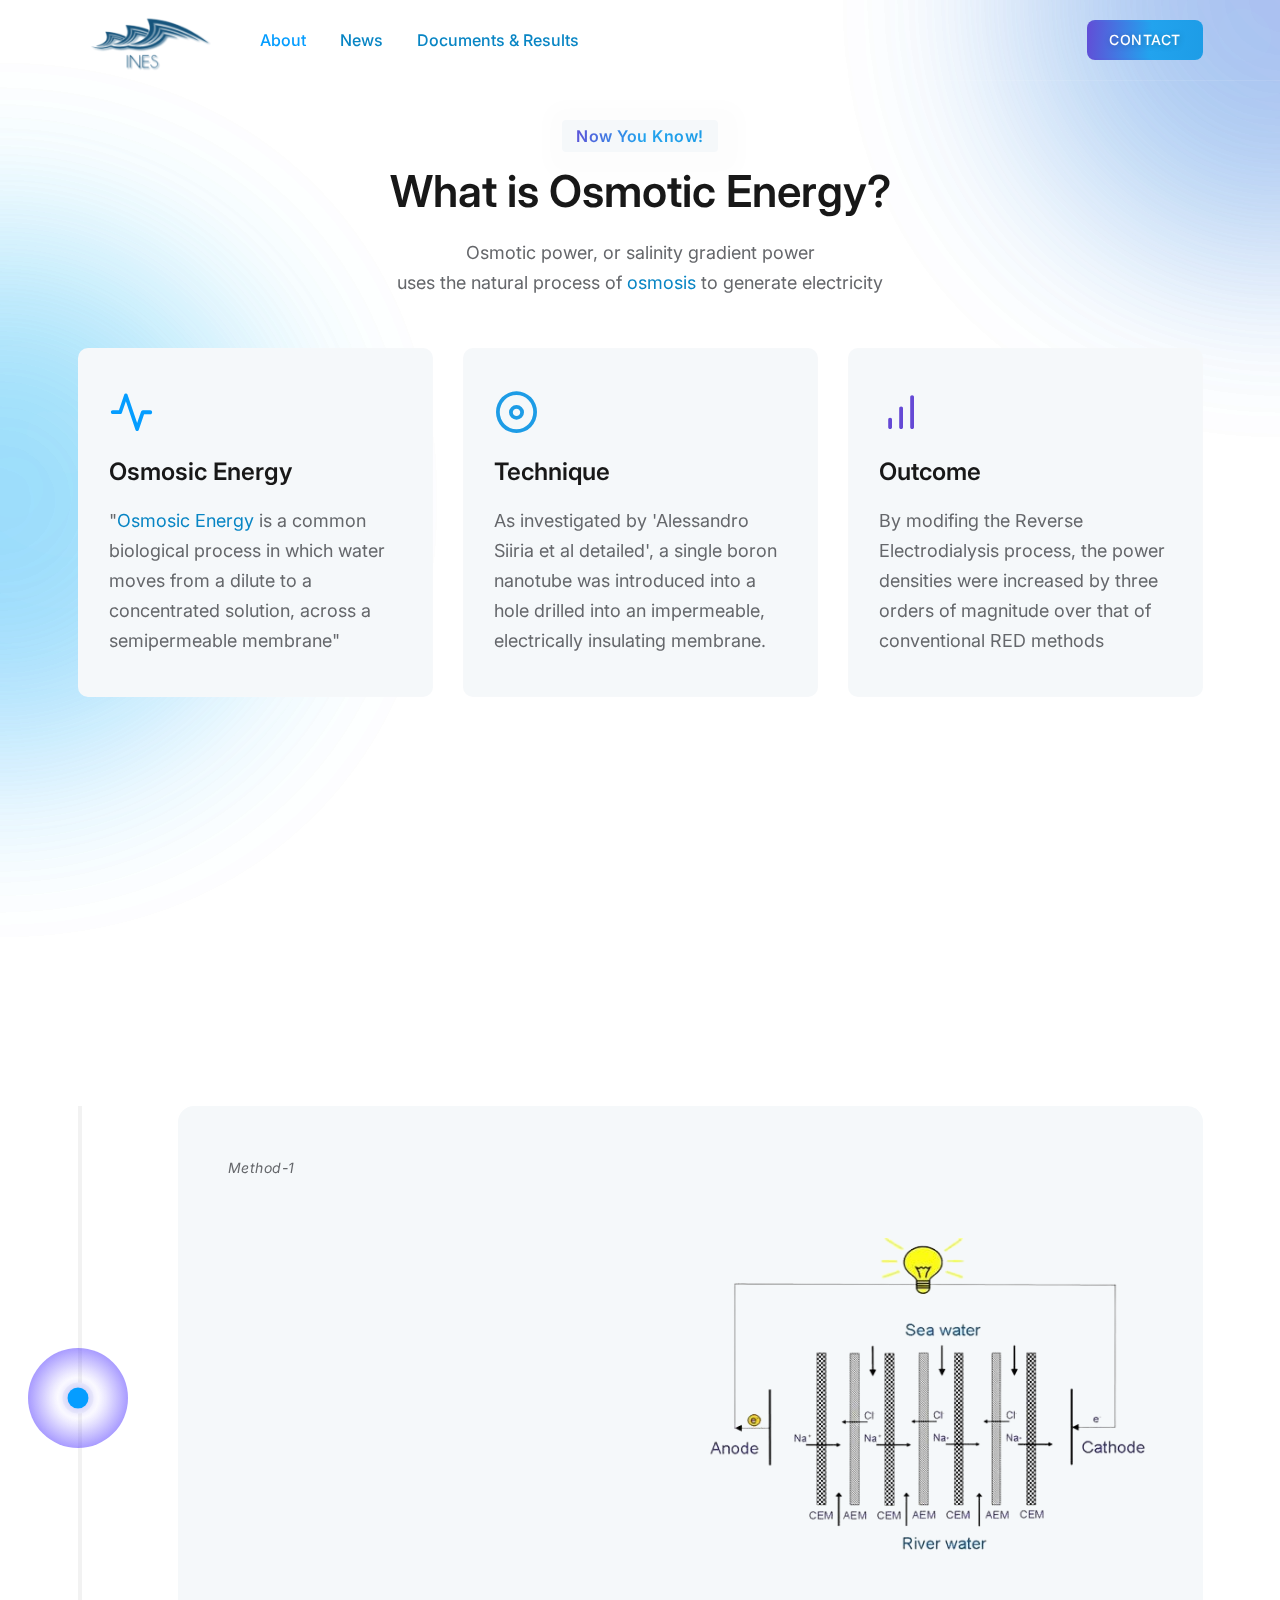
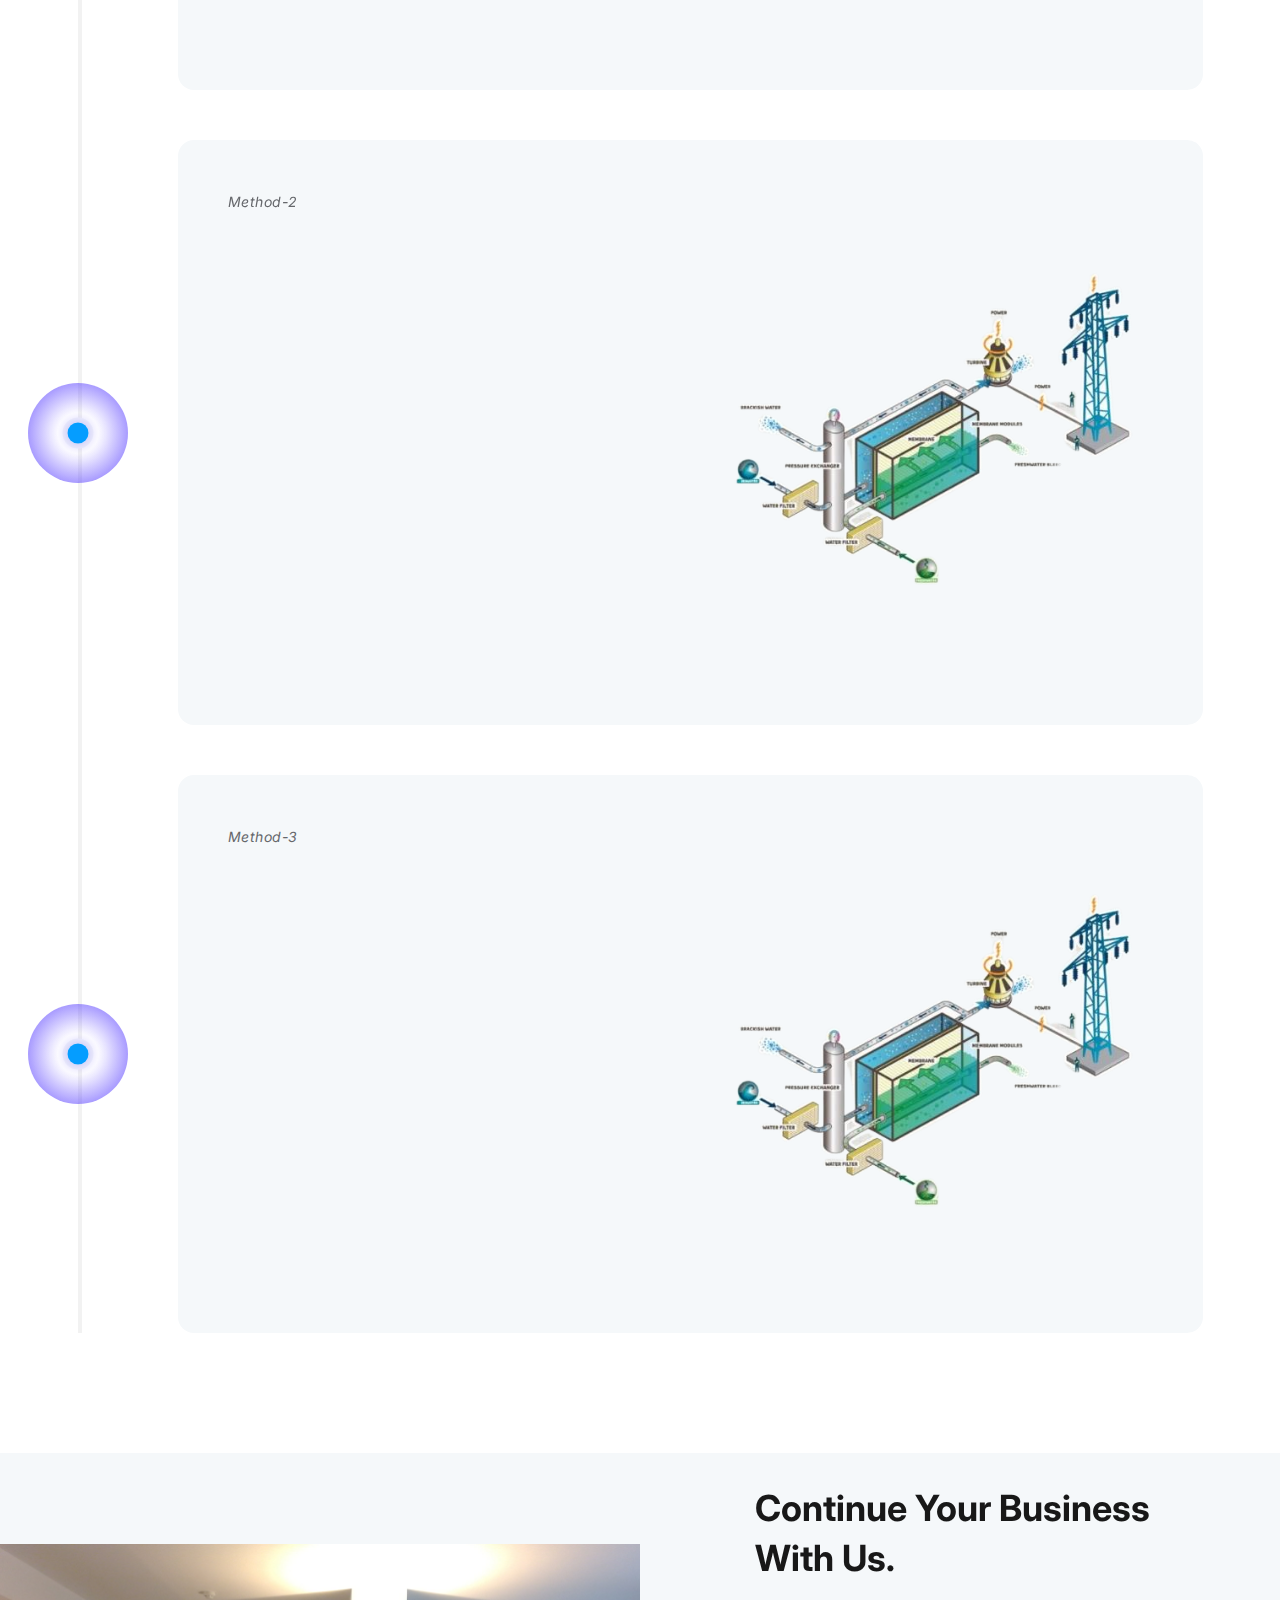
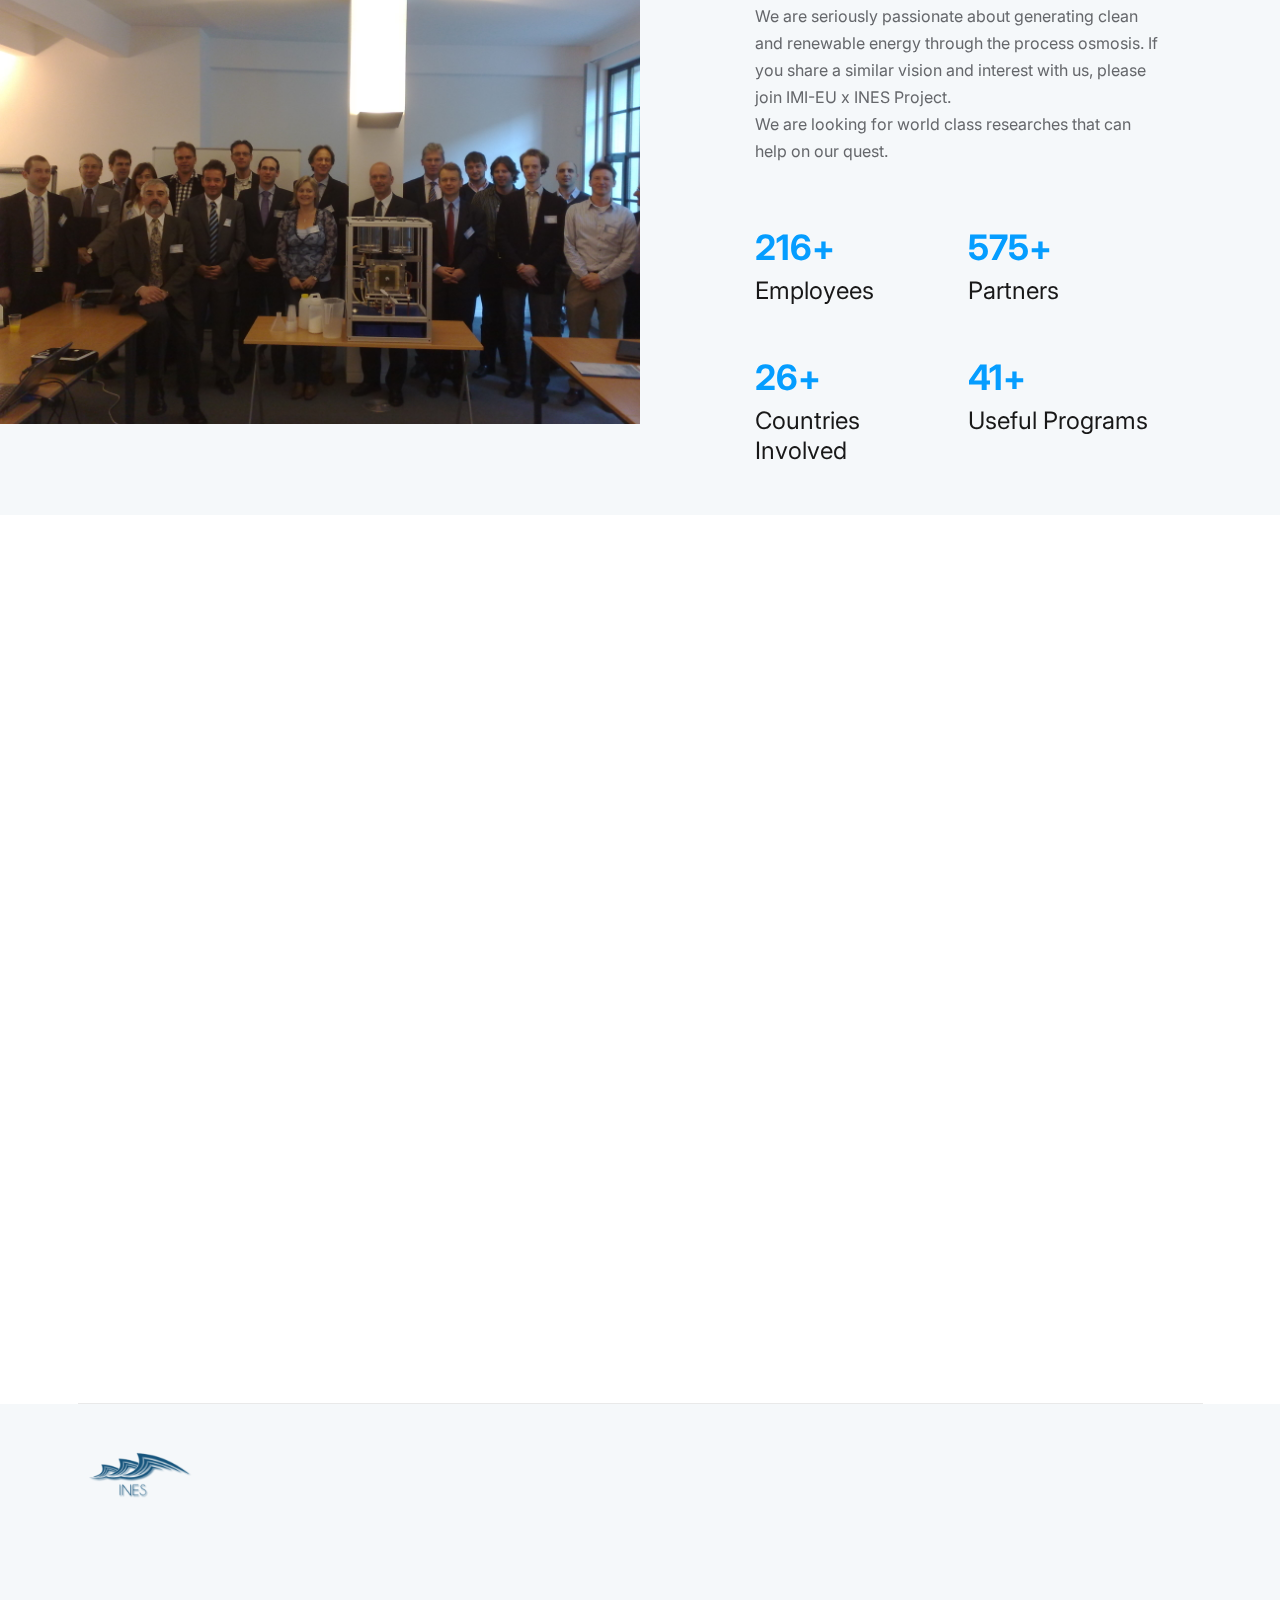
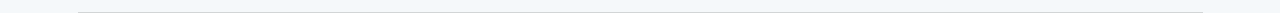
==== about.html @ 5cfc8acc "fix: Remove switcher" ====
<!DOCTYPE html>
<html lang="en">
  <head>
    <meta charset="UTF-8" />
    <meta name="viewport" content="width=device-width, initial-scale=1.0" />
    <meta name="theme-style-mode" content="0" />
    <!-- 0 == light, 1 == dark -->

    <title>Research and Extra Reading</title>
    <!-- Favicon -->
    <link
      rel="shortcut icon"
      type="image/x-icon"
      href="assets/images/favicon.png"
    />
    <!-- CSS ============================================ -->
    <link rel="stylesheet" href="assets/css/vendor/bootstrap.min.css" />
    <link rel="stylesheet" href="assets/css/plugins/animation.css" />
    <link rel="stylesheet" href="assets/css/plugins/feature.css" />
    <link rel="stylesheet" href="assets/css/plugins/magnify.min.css" />
    <link rel="stylesheet" href="assets/css/plugins/slick.css" />
    <link rel="stylesheet" href="assets/css/plugins/slick-theme.css" />
    <link rel="stylesheet" href="assets/css/plugins/lightbox.css" />
    <link rel="stylesheet" href="assets/css/style.css" />
  </head>

  <body>
    <main class="page-wrapper">
      <!-- Start Header Top Area  -->
        <!-- Start Header Top Area  -->
        <header class="rainbow-header header-default header-left-align header-transparent header-sticky">
          <div class="container position-relative">
              <div class="row align-items-center">
                  <div class="col-lg-9 col-md-6 col-4 position-static">
                      <div class="header-left d-flex">
                          <div class="logo">
                              <a href="index.html">
                                  <img class="logo-light" style="height:150%;" src="assets/images/logo/logo.png" alt="Corporate Logo">
                                  <img class="logo-dark" style="height:150" src="assets/images/logo/logo-dark.png" alt="Corporate Logo">
                              </a>
                          </div>
                          <nav class="mainmenu-nav d-none d-lg-block">
                              <ul class="mainmenu">
                                  <li><a href="about.html">About</a></li>
                                  <li><a href="news.html">News</a></li>
                                  <li><a href="results.html">Documents & Results</a></li>
                              </ul>
                          </nav>
                      </div>
                  </div>
                  <div class="col-lg-3 col-md-6 col-8">
                      <div class="header-right">
                          <div class="header-btn">
                              <a class="btn-default btn-small" href="contact.html">CONTACT</a>
                          </div>

                          <!-- Start Mobile-Menu-Bar -->
                          <div class="mobile-menu-bar ml--5 d-block d-lg-none">
                              <div class="hamberger">
                                  <button class="hamberger-button">
                                      <i class="feather-menu"></i>
                                  </button>
                              </div>
                          </div>
                          <!-- Start Mobile-Menu-Bar -->

                      </div>
                  </div>
              </div>
          </div>
      </header>
      <div class="popup-mobile-menu">
          <div class="inner">
              <div class="header-top">
                  <div class="logo">
                      <a href="index.html">
                          <img class="logo-light" src="assets/images/logo/logo.png" alt="Corporate Logo">
                          <img class="logo-dark" src="assets/images/logo/logo-dark.png" alt="Corporate Logo">
                      </a>
                  </div>
                  <div class="close-menu">
                      <button class="close-button">
                          <i class="feather-x"></i>
                      </button>
                  </div>
              </div>
              <ul class="mainmenu">
                  <li><a href="about.html">About</a></li>
                  <li><a href="news.html">News</a></li>
                  <li><a href="results.html">Results</a></li>
              </ul>
          </div>
      </div>


      <!-- Start Theme Style  -->
      <div>
        <div class="rainbow-gradient-circle"></div>
        <div class="rainbow-gradient-circle theme-pink"></div>
      </div>
      <!-- End Theme Style  -->

      <!-- Start Theme Style  -->
      <div>
        <div class="rainbow-gradient-circle"></div>
        <div class="rainbow-gradient-circle theme-pink"></div>
      </div>
      <!-- End Theme Style  -->

        <!-- Start Service-2 Area  -->
        <div class="rainbow-service-area rainbow-section-gap" id="osmosis">
          <div class="container">
              <div class="row">
                  <div class="col-lg-12">
                      <div class="section-title text-center" data-sal="slide-up" data-sal-duration="700" data-sal-delay="100">
                          <h4 class="subtitle ">
                              <span class="theme-gradient">Now You Know!</span>
                          </h4>
                          <h2 class="title w-600 mb--20">What is Osmotic Energy?</h2>
                          <p class="description b1"><bold>Osmotic power, or salinity gradient power</bold><br> 
                              uses the natural process of <a href = "https://www.google.com/search?q=how+does+the+osmosis+process+produces+energy&ei=SUKyY4jmBuWNi-gPy_yukAU&ved=0ahUKEwjIrsCf7Kf8AhXlxgIHHUu-C1IQ4dUDCA8&uact=5&oq=how+does+the+osmosis+process+produces+energy&gs_lcp=[base64]&sclient=gws-wiz-serp#:~:text=Osmosis%20is%20a%20common%20biological%20process%20in%20which%20water%20moves%20from%20a%20dilute%20to%20a%20concentrated%20solution%2C%20across%20a%20semipermeable%20membrane%2C%20to%20balance%20the%20concentrations.">osmosis</a>
                              to generate electricity</p>
                      </div>
                  </div>
              </div>

              <div class="row row--15 service-wrapper">
                  <div class="col-lg-4 col-md-6 col-sm-6 col-12" data-sal="slide-up" data-sal-duration="700">
                      <div class="service service__style--1 bg-color-blackest radius mt--20 rbt-border text-start">
                          <div class="icon">
                              <i class="feather-activity"></i>
                          </div>
                          <div class="content">
                              <h4 class="title w-600">
                                  <a href=>Osmosic Energy</a>
                              </h4>
                              <p class="description b1 color-gray mb--0">"<a href = "https://www.google.com/search?q=how+does+the+osmosis+process+produces+energy&ei=SUKyY4jmBuWNi-gPy_yukAU&ved=0ahUKEwjIrsCf7Kf8AhXlxgIHHUu-C1IQ4dUDCA8&uact=5&oq=how+does+the+osmosis+process+produces+energy&gs_lcp=[base64]&sclient=gws-wiz-serp#:~:text=Osmosis%20is%20a%20common%20biological%20process%20in%20which%20water%20moves%20from%20a%20dilute%20to%20a%20concentrated%20solution%2C%20across%20a%20semipermeable%20membrane%2C%20to%20balance%20the%20concentrations.">Osmosic Energy</a> 
                                  is a common biological process 
                                  in which water moves from a dilute to a concentrated solution, 
                                  across a semipermeable membrane"</p>
                          </div>
                      </div>
                  </div>

                  <div class="col-lg-4 col-md-6 col-sm-6 col-12" data-sal="slide-up" data-sal-duration="700" data-sal-delay="200">
                      <div class="service service__style--1 bg-color-blackest radius mt--20 rbt-border text-start">
                          <div class="icon">
                              <i class="feather-disc"></i>
                          </div>
                          <div class="content">
                              <h4 class="title w-600">
                                  <a href=>Technique</a>
                              </h4>
                              <p class="description b1 color-gray mb--0">As investigated by 'Alessandro Siiria et al detailed',
                                  a single boron nanotube was introduced into a hole drilled into an impermeable, electrically insulating membrane.
                              </p>
                          </div>
                      </div>
                  </div>

                  <div class="col-lg-4 col-md-6 col-sm-6 col-12" data-sal="slide-up" data-sal-duration="700" data-sal-delay="300">
                      <div class="service service__style--1 bg-color-blackest radius mt--20 rbt-border text-start">
                          <div class="icon">
                              <i class="feather-bar-chart"></i>
                          </div>
                          <div class="content">
                              <h4 class="title w-600">
                                  <a href=>Outcome </a>
                              </h4>
                              <p class="description b1 color-gray mb--0">By modifing the Reverse Electrodialysis process,
                                   the power densities were increased by three orders of magnitude over that of 
                                  conventional RED methods</p>
                          </div>
                      </div>
                  </div>

              </div>
          </div>
      </div>
      <!-- End Service-2 Area  -->

              
        <div class="rainbow-timeline-area rainbow-section-gap" >
          <div class="container" id="methods">
              <div class="row" >
                  <div class="col-lg-12">
                      <div class="section-title text-center" data-sal="slide-up" data-sal-duration="700" data-sal-delay="100">
                          <h4 class="subtitle "><span class="theme-gradient">Methodology and Approach</span></h4>
                          <h2 class="title w-600 mb--20">Techniques presented during the workshops</h2>
                      </div>
                  </div>
              </div>
              <div class="row">
                  <div class="col-lg-12">
                      <div class="rainbow-timeline-wrapper timeline-style-one position-relative">
                          <div class="timeline-line"></div>
                          <div class="single-timeline mt--50">
                              <div class="timeline-dot">
                                  <div class="time-line-circle"></div>
                              </div>
                              <div class="single-content">
                                  <div class="inner">
                                      <div class="row row--30 align-items-center">
                                          <div class="col-lg-6 mt_md--40 mt_sm--40 order-2 order-lg-1">
                                              <div class="content">
                                                  <span class="date-of-timeline">Method-1</span>
                                                  <h2 class="title" data-sal="slide-up" data-sal-duration="700" data-sal-delay="100">The Reverse Electro Dialysis (RED)</h2>
                                                  <p class="description" data-sal="slide-up" data-sal-duration="700" data-sal-delay="200">Simplified, the RED technique uses ionic exchange 
                                                      between fresh and salt water. The water bodies are separated inside the device with special membranes allowing only ions to cross. 
                                                      Anions and cations are crossing different membranes, generating energy.
                                                  </p>
                                                  <div class="row row--30">
                                                      <div class="col-lg-6 col-md-6 col-12">
                                                          <div class="working-list">
                                                              <h5 class="working-title" data-sal="slide-up" data-sal-duration="700" data-sal-delay="300">Input</h5>
                                                              <p data-sal="slide-up" data-sal-duration="700" data-sal-delay="400">Please describe the requirements in 15 words
                                                              </p>
                                                          </div>
                                                      </div>
                                                      <div class="col-lg-6 col-md-6 col-12">
                                                          <div class="working-list">
                                                              <h5 class="working-title" data-sal="slide-up" data-sal-duration="700" data-sal-delay="300">Outcome</h5>
                                                              <p data-sal="slide-up" data-sal-duration="700" data-sal-delay="400">What is the corelation between input and output
                                                              </p>
                                                          </div>
                                                      </div>
                                                  </div>
                                              </div>
                                          </div>
                                          <div class="col-lg-6 order-1 order-lg-2">
                                              <div class="thumbnail">
                                                  <img class="w-100" src="assets/images/timeline/RED.png" alt="Reverse Electro Dialysis (RED) method">
                                              </div>
                                          </div>
                                      </div>
                                  </div>
                              </div>
                          </div>
                          <div class="single-timeline mt--50">
                              <div class="timeline-dot">
                                  <div class="time-line-circle"></div>
                              </div>
                              <div class="single-content">
                                  <div class="inner">
                                      <div class="row row--30 align-items-center">
                                          <div class="col-lg-6 mt_md--40 mt_sm--40 order-2 order-lg-1">
                                              <div class="content">
                                                  <span class="date-of-timeline">Method-2</span>
                                                  <h2 class="title" data-sal="slide-up" data-sal-duration="700" data-sal-delay="200">Pressure Retarded Osmosis (PRO)
                                                  <p class="description" data-sal="slide-up" data-sal-duration="700" data-sal-delay="300">The PRO technique is more closely linked to the osmosis principle: it uses the difference of density between the water bodies. When separated by a special membrane, the water bodies tend to equilibrate, thus generating a huge pressure. 
                                                      This pressure is then used to generate energy 
                                                  <div class="row row--30">
                                                      <div class="col-lg-6 col-md-6 col-12">
                                                          <div class="working-list">
                                                              <h5 class="working-title" data-sal="slide-up" data-sal-duration="700" data-sal-delay="350">Input</h5>
                                                              <p data-sal="slide-up" data-sal-duration="700" data-sal-delay="300">Please describe the requirements in 15 words
                                                              </p>
                                                          </div>
                                                      </div>
                                                      <div class="col-lg-6 col-md-6 col-12">
                                                          <div class="working-list">
                                                              <h5 class="working-title" data-sal="slide-up" data-sal-duration="700" data-sal-delay="350">Output</h5>
                                                              <p data-sal="slide-up" data-sal-duration="700" data-sal-delay="300">What is the corelation between input and output
                                                              </p>
                                                          </div>
                                                      </div>
                                                  </div>
                                              </div>
                                          </div>
                                          <div class="col-lg-6 order-1 order-lg-2">
                                              <div class="thumbnail">
                                                  <img class="w-100" src="assets/images/timeline/PRO.png" alt="Pressure Retarded Osmosis">
                                              </div>
                                          </div>
                                      </div>
                                  </div>
                              </div>
                          </div>
                          <div class="single-timeline mt--50">
                            <div class="timeline-dot">
                                <div class="time-line-circle"></div>
                            </div>
                            <div class="single-content">
                                <div class="inner">
                                    <div class="row row--30 align-items-center">
                                        <div class="col-lg-6 mt_md--40 mt_sm--40 order-2 order-lg-1">
                                            <div class="content">
                                                <span class="date-of-timeline">Method-3</span>
                                                <h2 class="title" data-sal="slide-up" data-sal-duration="700" data-sal-delay="200">Nano Tech
                                                <p class="description" data-sal="slide-up" data-sal-duration="700" data-sal-delay="300">In 2013, researchers developed a modification of the Reverse Electrodialysis process that used a single boron nanotube to increase power densities by three orders of magnitude. Startups are investigating its potential for nano-based salinity gradient power generation and lithium extraction from seawater.
                                                <div class="row row--30">
                                                    <div class="col-lg-6 col-md-6 col-12">
                                                        <div class="working-list">
                                                            <h5 class="working-title" data-sal="slide-up" data-sal-duration="700" data-sal-delay="350">Input</h5>
                                                            <p data-sal="slide-up" data-sal-duration="700" data-sal-delay="300">Please describe the requirements in 15 words
                                                            </p>
                                                        </div>
                                                    </div>
                                                    <div class="col-lg-6 col-md-6 col-12">
                                                        <div class="working-list">
                                                            <h5 class="working-title" data-sal="slide-up" data-sal-duration="700" data-sal-delay="350">Output</h5>
                                                            <p data-sal="slide-up" data-sal-duration="700" data-sal-delay="300">What is the corelation between input and output
                                                            </p>
                                                        </div>
                                                    </div>
                                                </div>
                                            </div>
                                        </div>
                                        <div class="col-lg-6 order-1 order-lg-2">
                                            <div class="thumbnail">
                                                <img class="w-100" src="assets/images/timeline/PRO.png" alt="Nano Tech">
                                            </div>
                                        </div>
                                    </div>
                                </div>
                            </div>
                        </div>
                      </div>
                  </div>
              </div>
          </div>
      </div>

                      <!-- Start Split Area  -->
                      <div class="rainbow-split-area" id="contact">
                        <div class="wrapper">
                            <div class="rainbow-splite-style bg-color-blackest">
                                <div class="split-wrapper">
                                    <div class="row g-0 radius-10 align-items-center">
                                        <div class="col-lg-12 col-xl-6 col-12">
                                            <div class="thumbnail"><img src="assets/images/split/split-03.jpg" alt="split Images">
                                            </div>
                                        </div>
                                        <div class="col-lg-12 col-xl-6 col-12">
                                            <div class="split-inner">
                                                <h4 class="title">Continue Your Business With Us.</h4>
                                                <p class="description">We are seriously passionate about 
                                                    generating clean and renewable energy through the process
                                                    osmosis. If you share a similar vision and interest with us,
                                                    please join IMI-EU x INES Project. <br>
                                                    We are looking for world class researches that can help on our quest.
                                                </p>
                                                <div class="row">
                                                    <div class="col-lg-6 col-md-6 col-sm-6 col-12">
                                                        <div class="count-box counter-style-4 text-start">
                                                            <div>
                                                                <div class="count-number"><span class="counter">216</span></div>
                                                            </div>
                                                            <h5 class="counter-title">Employees</h5>
                                                        </div>
                                                    </div>
                                                    <div class="col-lg-6 col-md-6 col-sm-6 col-12">
                                                        <div class="count-box counter-style-4 text-start">
                                                            <div>
                                                                <div class="count-number"><span class="counter">575</span></div>
                                                            </div>
                                                            <h5 class="counter-title">Partners</h5>
                                                        </div>
                                                    </div>
                                                    <div class="col-lg-6 col-md-6 col-sm-6 col-12">
                                                        <div class="count-box counter-style-4 text-start">
                                                            <div>
                                                                <div class="count-number"><span class="counter">26</span></div>
                                                            </div>
                                                            <h5 class="counter-title">Countries Involved</h5>
                                                        </div>
                                                    </div>
                                                    <div class="col-lg-6 col-md-6 col-sm-6 col-12">
                                                        <div class="count-box counter-style-4 text-start">
                                                            <div>
                                                                <div class="count-number"><span class="counter">41</span></div>
                                                            </div>
                                                            <h5 class="counter-title">Useful Programs</h5>
                                                        </div>
                                                    </div>
                                                </div>
                                            </div>
                                        </div>
                                    </div>
                                </div>
                            </div>
                        </div>
                    </div>
                    <!-- End Split Area  -->


                            <!-- Start Testimonial Style Two  -->
        <div class="rainbow-testimonial-area rainbow-section-gap">
          <div class="container">
              <div class="row">
                  <div class="col-lg-12">
                      <div class="section-title text-center mb--10" data-sal="slide-up" data-sal-duration="700" data-sal-delay="100">
                          <h4 class="subtitle "><span class="theme-gradient">Network Coverage</span></h4>
                          <h2 class="title w-600">Projects and Collaborations</h2>
                      </div>
                  </div>
              </div>
              <div class="row row--15 mt_dec--30">
                  <div class="col-lg-4 col-md-6 col-12 mt--30" data-sal="slide-up" data-sal-duration="700" data-sal-delay="200">
                      <div class="card-style-default testimonial-style-one style-two border-gradient">
                          <div class="inner"><a target="_blank" href="https://imieu.eu/">
                              <img src="assets/images/testimonial/testimonial-01.jpg" alt="IMI EU"></a>
                              <div class="content"><a href="events.html#IMIEU">
                                  <p class="description">IMI-EU is 'The European Institute for Infrastructure, Environment, and Innovation'
                                      and is the parent company of INES Project</p>
                                  <h2 class="title"><a href="https://imieu.eu/">IMI EU</a></h2>
                              </div></a>
                          </div>
                      </div>
                  </div>
                  <div class="col-lg-4 col-md-6 col-12 mt--30" data-sal="slide-up" data-sal-duration="700" data-sal-delay="300">
                      <div class="card-style-default testimonial-style-one style-two border-gradient">
                          <div class="inner"><a href="placeholder.html"></a>
                              <img src="assets/images/testimonial/testimonial-02.jpg" alt="Corporate React Template">
                              <div class="content"><a href="events.html#EP">
                                  <p class="description">Intergroup discussion on Biodiversity, Climate Change and Sustainable Development,
                                      titled “The potential of Osmotic Energy for clean electricity &amp; hydrogen"
                                  </p>
                                  <h2 class="title">European Parliament in Strasbourg</h2>
                              </div></a>
                          </div>
                      </div>
                  </div>
                  <div class="col-lg-4 col-md-6 col-12 mt--30" data-sal="slide-up" data-sal-duration="700" data-sal-delay="400">
                      <div class="box-card card-style-default testimonial-style-one style-two border-gradient">
                          <div class="inner"><a target="_blank" href="https://environment.ec.europa.eu/eu-green-week_en">
                              <img src="assets/images/testimonial/testimonial-03.jpg" alt="Corporate React Template">
                              <div class="content"></a><a href="events.html#week">
                                  <p class="description">Informative webinar hosted by IMIEU on the topic of Salinity Gradient Power (SGP).
                                     Power is generated through mixing fresh and saline water.
                                  </p>
                                  <h2 class="title">European Green Week</h2>
                              </div></a>
                          </div>
                      </div>
                  </div>
              </div>
          </div>
      </div>
      <!-- End Testimonial Style Two  -->

      <!-- Start Elements Area  -->
     <!-- <div class="rainbow-elements-area rainbow-section-gap">
        <div class="container">
          <div class="row">
            <div class="col-lg-12">
              <div class="entry-content">
                <h2>Welcome to our extensive reading section</h2>
                <h4><strong>What is Osmotic Energy?</strong></h4>

                <p>
                  Besides the “classical” renewable energy sources like tidal or
                  wind energy, salinity gradient power generation is striving to
                  get its place and mention in the RES (Renewable Energy
                  Sources) plan to be explored by the member states. The
                  theoretical potential of MW/h is quite high and the technique
                  ensures a constant production, as regular and powerful as the
                  flow of a river to the sea.
                </p>
                <p>
                  Salinity Gradient Power generation is not a “new” principle.
                  The concept of extracting energy by using the difference of
                  salinity between two water bodies has been discovered in the
                  Early 70’s by Sydney Loeb.
                </p>
                <p>
                  “Salinity power” exploits the chemical differences between
                  salt and fresh water, and this project only hints at the
                  technology’s potential: from the mouth of the Ganges to the
                  Mississippidelta, almost every large estuary could make green
                  electricity, day and night, rain or shine, without damaging
                  sensitive ecosystems or threatening fisheries. One estimate
                  has it that salinity power could eventually provide as much as
                  seven per cent of today’s global energy needs. Experts
                  evaluated the potential energy yield at 1MW/m3 of fresh water
                  / second.
                </p>

                <h4><strong>Techniques and Methods </strong></h4>
                <p><strong>Reverse Electro Dialysis (RED)</strong></p>

                <p>
                  Simplified, the RED technique uses ionic exchange between
                  fresh and salt water. In the device, the water bodies are
                  separated with membranes allowing only ions to cross. Anions
                  and cations are crossing different membranes and this
                  phenomenon generates energy (picture below).
                </p>
                <img
                  class="w-70"
                  src="assets/images/timeline/RED.png"
                  alt="Reverse Electro Dialysis (RED) Method"
                />
                <br /><br />

                <p><strong>Pressure Retarded Osmosis (PRO)</strong></p>

                <p>
                  The PRO technique is more closely linked to the osmosis
                  principle: it uses the difference of density between the water
                  bodies. When separated by a special membrane, the water bodies
                  tend to equilibrate, thus generating a huge pressure. This
                  pressure is then used to generate energy (picture below)
                </p>

                <img
                  class="w-70"
                  src="assets/images/timeline/PRO.png"
                  alt="Pressure Retarded Osmosis (PRO) Method"
                />
                <br /><br />-->

                <!-- Start Breadcarumb area  -->
                <div class="rbt-separator-mid">
                  <div class="container">
                    <hr class="rbt-separator m-0" />
                  </div>
                </div>

                <!-- End Breadcarumb area  -->
              </div>
            </div>
          </div>
        </div>
      </div>
      <!-- End Elements Area  -->

      <!-- Start Footer Area  -->
      <footer class="rainbow-footer footer-style-default variation-two">
        <div class="rainbow-callto-action clltoaction-style-default style-7">
          <div class="container">
            <div class="row row--0 align-items-center content-wrapper">
              <div class="col-lg-8 col-md-8">
                <div class="inner">
                  <div class="content text-left">
                    <div class="logo">
                      <a href="index.html">
                        <img
                          class="logo-light"
                          src="assets/images/logo/logo.png"
                          alt="Corporate Logo"
                        />
                        <img
                          class="logo-dark"
                          src="assets/images/logo/logo-dark.png"
                          alt="Corporate Logo"
                        />
                      </a>
                    </div>
                    <p
                      class="subtitle"
                      data-sal="slide-up"
                      data-sal-duration="400"
                      data-sal-delay="150"
                    >
                      Do you have any inquieries about the INES Project?
                      <br />Please don't hesitate to contact us!
                    </p>
                  </div>
                </div>
              </div>
              <div
                class="col-lg-4 col-md-4"
                data-sal="slide-up"
                data-sal-duration="400"
                data-sal-delay="150"
              >
                <div class="call-to-btn text-left mt_sm--20 text-lg-right">
                  <a class="btn-default" href="mailto:info@imieu.eu  "
                    >Email Now
                    <i class="feather-arrow-right"></i>
                  </a>
                </div>
              </div>
            </div>
          </div>
        </div>
      </footer>
      <!-- End Footer Area  -->
    </main>

    <!-- All Scripts  -->
    <!-- Start Top To Bottom Area  -->
    <div class="rainbow-back-top">
      <i class="feather-arrow-up"></i>
    </div>
    <!-- End Top To Bottom Area  -->
    <!-- JS
============================================ -->
    <script src="assets/js/vendor/modernizr.min.js"></script>
    <script src="assets/js/vendor/jquery.min.js"></script>
    <script src="assets/js/vendor/bootstrap.min.js"></script>
    <script src="assets/js/vendor/popper.min.js"></script>
    <script src="assets/js/vendor/waypoint.min.js"></script>
    <script src="assets/js/vendor/wow.min.js"></script>
    <script src="assets/js/vendor/counterup.min.js"></script>
    <script src="assets/js/vendor/feather.min.js"></script>
    <script src="assets/js/vendor/sal.min.js"></script>
    <script src="assets/js/vendor/masonry.js"></script>
    <script src="assets/js/vendor/imageloaded.js"></script>
    <script src="assets/js/vendor/magnify.min.js"></script>
    <script src="assets/js/vendor/lightbox.js"></script>
    <script src="assets/js/vendor/slick.min.js"></script>
    <script src="assets/js/vendor/easypie.js"></script>
    <script src="assets/js/vendor/text-type.js"></script>
    <script src="assets/js/vendor/jquery.style.swicher.js"></script>
    <script src="assets/js/vendor/js.cookie.js"></script>
    <script src="assets/js/vendor/jquery-one-page-nav.js"></script>
    <!-- Main JS -->
    <script src="assets/js/main.js"></script>
  </body>
</html>
---- assets/css/plugins/feature.css ----
@font-face {
	font-family: 'Feather';
	src:
	url('../../fonts/Feather.ttf?sdxovp') format('truetype'),
	url('../../fonts/Feather.woff?sdxovp') format('woff'),
	url('../../fonts/Feather.svg?sdxovp#Feather') format('svg');
	font-weight: normal;
	font-style: normal;
}
[class^="feather-"], [class*=" feather-"] {
	font-family: 'feather' !important;
	speak: none;
	font-style: normal;
	font-weight: normal;
	font-variant: normal;
	text-transform: none;
	line-height: 1;
	-webkit-font-smoothing: antialiased;
	-moz-osx-font-smoothing: grayscale;
}

.feather-activity:before {
	content: "\e900";
}
.feather-airplay:before {
	content: "\e901";
}
.feather-alecirclert-:before {
	content: "\e902";
}
.feather-alert-octagon:before {
	content: "\e903";
}
.feather-alert-triangle:before {
	content: "\e904";
}
.feather-align-center:before {
	content: "\e905";
}
.feather-align-justify:before {
	content: "\e906";
}
.feather-align-left:before {
	content: "\e907";
}
.feather-align-right:before {
	content: "\e908";
}
.feather-anchor:before {
	content: "\e909";
}
.feather-aperture:before {
	content: "\e90a";
}
.feather-archive:before {
	content: "\e90b";
}
.feather-arrow-down:before {
	content: "\e90c";
}
.feather-arrow-down-circle:before {
	content: "\e90d";
}
.feather-arrow-down-left:before {
	content: "\e90e";
}
.feather-arrow-down-right:before {
	content: "\e90f";
}
.feather-arrow-left:before {
	content: "\e910";
}
.feather-arrow-left-circle:before {
	content: "\e911";
}
.feather-arrow-right:before {
	content: "\e912";
}
.feather-arrow-right-circle:before {
	content: "\e913";
}
.feather-arrow-up:before {
	content: "\e914";
}
.feather-arrow-up-circle:before {
	content: "\e915";
}
.feather-arrow-up-left:before {
	content: "\e916";
}
.feather-arrow-up-right:before {
	content: "\e917";
}
.feather-at-sign:before {
	content: "\e918";
}
.feather-award:before {
	content: "\e919";
}
.feather-bar-chart:before {
	content: "\e91a";
}
.feather-bar-chart-2:before {
	content: "\e91b";
}
.feather-battery:before {
	content: "\e91c";
}
.feather-battery-charging:before {
	content: "\e91d";
}
.feather-bell:before {
	content: "\e91e";
}
.feather-bell-off:before {
	content: "\e91f";
}
.feather-bluetooth:before {
	content: "\e920";
}
.feather-bold:before {
	content: "\e921";
}
.feather-book:before {
	content: "\e922";
}
.feather-book-open:before {
	content: "\e923";
}
.feather-bookmark:before {
	content: "\e924";
}
.feather-box:before {
	content: "\e925";
}
.feather-briefcase:before {
	content: "\e926";
}
.feather-calendar:before {
	content: "\e927";
}
.feather-camera:before {
	content: "\e928";
}
.feather-camera-off:before {
	content: "\e929";
}
.feather-cast:before {
	content: "\e92a";
}
.feather-check:before {
	content: "\e92b";
}
.feather-check-circle:before {
	content: "\e92c";
}
.feather-check-square:before {
	content: "\e92d";
}
.feather-chevron-down:before {
	content: "\e92e";
}
.feather-chevron-left:before {
	content: "\e92f";
}
.feather-chevron-right:before {
	content: "\e930";
}
.feather-chevron-up:before {
	content: "\e931";
}
.feather-chevrons-down:before {
	content: "\e932";
}
.feather-chevrons-left:before {
	content: "\e933";
}
.feather-chevrons-right:before {
	content: "\e934";
}
.feather-chevrons-up:before {
	content: "\e935";
}
.feather-chrome:before {
	content: "\e936";
}
.feather-circle:before {
	content: "\e937";
}
.feather-clipboard:before {
	content: "\e938";
}
.feather-clock:before {
	content: "\e939";
}
.feather-cloud:before {
	content: "\e93a";
}
.feather-cloud-drizzle:before {
	content: "\e93b";
}
.feather-cloud-lightning:before {
	content: "\e93c";
}
.feather-cloud-off:before {
	content: "\e93d";
}
.feather-cloud-rain:before {
	content: "\e93e";
}
.feather-cloud-snow:before {
	content: "\e93f";
}
.feather-code:before {
	content: "\e940";
}
.feather-codepen:before {
	content: "\e941";
}
.feather-command:before {
	content: "\e942";
}
.feather-compass:before {
	content: "\e943";
}
.feather-copy:before {
	content: "\e944";
}
.feather-corner-down-left:before {
	content: "\e945";
}
.feather-corner-down-right:before {
	content: "\e946";
}
.feather-corner-left-down:before {
	content: "\e947";
}
.feather-corner-left-up:before {
	content: "\e948";
}
.feather-corner-right-down:before {
	content: "\e949";
}
.feather-corner-right-up:before {
	content: "\e94a";
}
.feather-corner-up-left:before {
	content: "\e94b";
}
.feather-corner-up-right:before {
	content: "\e94c";
}
.feather-cpu:before {
	content: "\e94d";
}
.feather-credit-card:before {
	content: "\e94e";
}
.feather-crop:before {
	content: "\e94f";
}
.feather-crosshair:before {
	content: "\e950";
}
.feather-database:before {
	content: "\e951";
}
.feather-delete:before {
	content: "\e952";
}
.feather-disc:before {
	content: "\e953";
}
.feather-dollar-sign:before {
	content: "\e954";
}
.feather-download:before {
	content: "\e955";
}
.feather-download-cloud:before {
	content: "\e956";
}
.feather-droplet:before {
	content: "\e957";
}
.feather-edit:before {
	content: "\e958";
}
.feather-edit-2:before {
	content: "\e959";
}
.feather-edit-3:before {
	content: "\e95a";
}
.feather-external-link:before {
	content: "\e95b";
}
.feather-eye:before {
	content: "\e95c";
}
.feather-eye-off:before {
	content: "\e95d";
}
.feather-facebook:before {
	content: "\e95e";
}
.feather-fast-forward:before {
	content: "\e95f";
}
.feather-feather:before {
	content: "\e960";
}
.feather-file:before {
	content: "\e961";
}
.feather-file-minus:before {
	content: "\e962";
}
.feather-file-plus:before {
	content: "\e963";
}
.feather-file-text:before {
	content: "\e964";
}
.feather-film:before {
	content: "\e965";
}
.feather-filter:before {
	content: "\e966";
}
.feather-flag:before {
	content: "\e967";
}
.feather-folder:before {
	content: "\e968";
}
.feather-folder-minus:before {
	content: "\e969";
}
.feather-folder-plus:before {
	content: "\e96a";
}
.feather-gift:before {
	content: "\e96b";
}
.feather-git-branch:before {
	content: "\e96c";
}
.feather-git-commit:before {
	content: "\e96d";
}
.feather-git-merge:before {
	content: "\e96e";
}
.feather-git-pull-request:before {
	content: "\e96f";
}
.feather-github:before {
	content: "\e970";
}
.feather-gitlab:before {
	content: "\e971";
}
.feather-globe:before {
	content: "\e972";
}
.feather-grid:before {
	content: "\e973";
}
.feather-hard-drive:before {
	content: "\e974";
}
.feather-hash:before {
	content: "\e975";
}
.feather-headphones:before {
	content: "\e976";
}
.feather-heart:before {
	content: "\e977";
}
.feather-help-circle:before {
	content: "\e978";
}
.feather-home:before {
	content: "\e979";
}
.feather-image:before {
	content: "\e97a";
}
.feather-inbox:before {
	content: "\e97b";
}
.feather-info:before {
	content: "\e97c";
}
.feather-instagram:before {
	content: "\e97d";
}
.feather-italic:before {
	content: "\e97e";
}
.feather-layers:before {
	content: "\e97f";
}
.feather-layout:before {
	content: "\e980";
}
.feather-life-buoy:before {
	content: "\e981";
}
.feather-link:before {
	content: "\e982";
}
.feather-link-2:before {
	content: "\e983";
}
.feather-linkedin:before {
	content: "\e984";
}
.feather-list:before {
	content: "\e985";
}
.feather-loader:before {
	content: "\e986";
}
.feather-lock:before {
	content: "\e987";
}
.feather-log-in:before {
	content: "\e988";
}
.feather-log-out:before {
	content: "\e989";
}
.feather-mail:before {
	content: "\e98a";
}
.feather-map:before {
	content: "\e98b";
}
.feather-map-pin:before {
	content: "\e98c";
}
.feather-maximize:before {
	content: "\e98d";
}
.feather-maximize-2:before {
	content: "\e98e";
}
.feather-menu:before {
	content: "\e98f";
}
.feather-message-circle:before {
	content: "\e990";
}
.feather-message-square:before {
	content: "\e991";
}
.feather-mic:before {
	content: "\e992";
}
.feather-mic-off:before {
	content: "\e993";
}
.feather-minimize:before {
	content: "\e994";
}
.feather-minimize-2:before {
	content: "\e995";
}
.feather-minus:before {
	content: "\e996";
}
.feather-minus-circle:before {
	content: "\e997";
}
.feather-minus-square:before {
	content: "\e998";
}
.feather-monitor:before {
	content: "\e999";
}
.feather-moon:before {
	content: "\e99a";
}
.feather-more-horizontal:before {
	content: "\e99b";
}
.feather-more-vertical:before {
	content: "\e99c";
}
.feather-move:before {
	content: "\e99d";
}
.feather-music:before {
	content: "\e99e";
}
.feather-navigation:before {
	content: "\e99f";
}
.feather-navigation-2:before {
	content: "\e9a0";
}
.feather-octagon:before {
	content: "\e9a1";
}
.feather-package:before {
	content: "\e9a2";
}
.feather-paperclip:before {
	content: "\e9a3";
}
.feather-pause:before {
	content: "\e9a4";
}
.feather-pause-circle:before {
	content: "\e9a5";
}
.feather-percent:before {
	content: "\e9a6";
}
.feather-phone:before {
	content: "\e9a7";
}
.feather-phone-call:before {
	content: "\e9a8";
}
.feather-phone-forwarded:before {
	content: "\e9a9";
}
.feather-phone-incoming:before {
	content: "\e9aa";
}
.feather-phone-missed:before {
	content: "\e9ab";
}
.feather-phone-off:before {
	content: "\e9ac";
}
.feather-phone-outgoing:before {
	content: "\e9ad";
}
.feather-pie-chart:before {
	content: "\e9ae";
}
.feather-play:before {
	content: "\e9af";
}
.feather-play-circle:before {
	content: "\e9b0";
}
.feather-plus:before {
	content: "\e9b1";
}
.feather-plus-circle:before {
	content: "\e9b2";
}
.feather-plus-square:before {
	content: "\e9b3";
}
.feather-pocket:before {
	content: "\e9b4";
}
.feather-power:before {
	content: "\e9b5";
}
.feather-printer:before {
	content: "\e9b6";
}
.feather-radio:before {
	content: "\e9b7";
}
.feather-refresh-ccw:before {
	content: "\e9b8";
}
.feather-refresh-cw:before {
	content: "\e9b9";
}
.feather-repeat:before {
	content: "\e9ba";
}
.feather-rewind:before {
	content: "\e9bb";
}
.feather-rotate-ccw:before {
	content: "\e9bc";
}
.feather-rotate-cw:before {
	content: "\e9bd";
}
.feather-rss:before {
	content: "\e9be";
}
.feather-save:before {
	content: "\e9bf";
}
.feather-scissors:before {
	content: "\e9c0";
}
.feather-search:before {
	content: "\e9c1";
}
.feather-send:before {
	content: "\e9c2";
}
.feather-server:before {
	content: "\e9c3";
}
.feather-settings:before {
	content: "\e9c4";
}
.feather-share:before {
	content: "\e9c5";
}
.feather-share-2:before {
	content: "\e9c6";
}
.feather-shield:before {
	content: "\e9c7";
}
.feather-shield-off:before {
	content: "\e9c8";
}
.feather-shopping-bag:before {
	content: "\e9c9";
}
.feather-shopping-cart:before {
	content: "\e9ca";
}
.feather-shuffle:before {
	content: "\e9cb";
}
.feather-sidebar:before {
	content: "\e9cc";
}
.feather-skip-back:before {
	content: "\e9cd";
}
.feather-skip-forward:before {
	content: "\e9ce";
}
.feather-slack:before {
	content: "\e9cf";
}
.feather-slash:before {
	content: "\e9d0";
}
.feather-sliders:before {
	content: "\e9d1";
}
.feather-smartphone:before {
	content: "\e9d2";
}
.feather-speaker:before {
	content: "\e9d3";
}
.feather-square:before {
	content: "\e9d4";
}
.feather-star:before {
	content: "\e9d5";
}
.feather-stop-circle:before {
	content: "\e9d6";
}
.feather-sun:before {
	content: "\e9d7";
}
.feather-sunrise:before {
	content: "\e9d8";
}
.feather-sunset:before {
	content: "\e9d9";
}
.feather-tablet:before {
	content: "\e9da";
}
.feather-tag:before {
	content: "\e9db";
}
.feather-target:before {
	content: "\e9dc";
}
.feather-terminal:before {
	content: "\e9dd";
}
.feather-thermometer:before {
	content: "\e9de";
}
.feather-thumbs-down:before {
	content: "\e9df";
}
.feather-thumbs-up:before {
	content: "\e9e0";
}
.feather-toggle-left:before {
	content: "\e9e1";
}
.feather-toggle-right:before {
	content: "\e9e2";
}
.feather-trash:before {
	content: "\e9e3";
}
.feather-trash-2:before {
	content: "\e9e4";
}
.feather-trending-down:before {
	content: "\e9e5";
}
.feather-trending-up:before {
	content: "\e9e6";
}
.feather-triangle:before {
	content: "\e9e7";
}
.feather-truck:before {
	content: "\e9e8";
}
.feather-tv:before {
	content: "\e9e9";
}
.feather-twitter:before {
	content: "\e9ea";
}
.feather-type:before {
	content: "\e9eb";
}
.feather-umbrella:before {
	content: "\e9ec";
}
.feather-underline:before {
	content: "\e9ed";
}
.feather-unlock:before {
	content: "\e9ee";
}
.feather-upload:before {
	content: "\e9ef";
}
.feather-upload-cloud:before {
	content: "\e9f0";
}
.feather-user:before {
	content: "\e9f1";
}
.feather-user-check:before {
	content: "\e9f2";
}
.feather-user-minus:before {
	content: "\e9f3";
}
.feather-user-plus:before {
	content: "\e9f4";
}
.feather-user-x:before {
	content: "\e9f5";
}
.feather-users:before {
	content: "\e9f6";
}
.feather-video:before {
	content: "\e9f7";
}
.feather-video-off:before {
	content: "\e9f8";
}
.feather-voicemail:before {
	content: "\e9f9";
}
.feather-volume:before {
	content: "\e9fa";
}
.feather-volume-1:before {
	content: "\e9fb";
}
.feather-volume-2:before {
	content: "\e9fc";
}
.feather-volume-x:before {
	content: "\e9fd";
}
.feather-watch:before {
	content: "\e9fe";
}
.feather-wifi:before {
	content: "\e9ff";
}
.feather-wifi-off:before {
	content: "\ea00";
}
.feather-wind:before {
	content: "\ea01";
}
.feather-x:before {
	content: "\ea02";
}
.feather-x-circle:before {
	content: "\ea03";
}
.feather-x-square:before {
	content: "\ea04";
}
.feather-youtube:before {
	content: "\ea05";
}
.feather-zap:before {
	content: "\ea06";
}
.feather-zap-off:before {
	content: "\ea07";
}
.feather-zoom-in:before {
	content: "\ea08";
}
.feather-zoom-out:before {
	content: "\ea09";
}
---- assets/css/plugins/magnify.min.css ----
.mfp-bg{top:0;left:0;width:100%;height:100%;z-index:502;overflow:hidden;position:fixed;background:#0b0b0b;opacity:.8;filter:alpha(opacity=80)}.mfp-wrap{top:0;left:0;width:100%;height:100%;z-index:503;position:fixed;outline:none !important;-webkit-backface-visibility:hidden}.mfp-container{height:100%;text-align:center;position:absolute;width:100%;height:100%;left:0;top:0;padding:0 8px;-webkit-box-sizing:border-box;box-sizing:border-box}.mfp-container:before{content:'';display:inline-block;height:100%;vertical-align:middle}.mfp-align-top .mfp-container:before{display:none}.mfp-content{position:relative;display:inline-block;vertical-align:middle;margin:0 auto;text-align:left;z-index:505}.mfp-inline-holder .mfp-content,.mfp-ajax-holder .mfp-content{width:100%;cursor:auto}.mfp-ajax-cur{cursor:progress}.mfp-zoom-out-cur,.mfp-zoom-out-cur .mfp-image-holder .mfp-close{cursor:-webkit-zoom-out;cursor:zoom-out}.mfp-zoom{cursor:pointer;cursor:-webkit-zoom-in;cursor:zoom-in}.mfp-auto-cursor .mfp-content{cursor:auto}.mfp-close,.mfp-arrow,.mfp-preloader,.mfp-counter{-webkit-user-select:none;-moz-user-select:none;-ms-user-select:none;user-select:none}.mfp-loading.mfp-figure{display:none}.mfp-hide{display:none !important}.mfp-preloader{color:#ccc;position:absolute;top:50%;width:auto;text-align:center;margin-top:-0.8em;left:8px;right:8px;z-index:504}.mfp-preloader a{color:#ccc}.mfp-preloader a:hover{color:white}.mfp-s-ready .mfp-preloader{display:none}.mfp-s-error .mfp-content{display:none}button.mfp-close,button.mfp-arrow{overflow:visible;cursor:pointer;background:transparent;border:0;-webkit-appearance:none;display:block;padding:0;z-index:506}button::-moz-focus-inner{padding:0;border:0}.mfp-close{width:44px;height:44px;line-height:44px;position:absolute;right:0;top:0;text-decoration:none;text-align:center;opacity:.65;padding:0 0 18px 10px;color:white;font-style:normal;font-size:28px;font-family:Arial,Baskerville,monospace}.mfp-close:hover,.mfp-close:focus{opacity:1}.mfp-close:active{top:1px}.mfp-close-btn-in .mfp-close{color:#333}.mfp-image-holder .mfp-close,.mfp-iframe-holder .mfp-close{color:white;right:-6px;text-align:right;padding-right:6px;width:100%}.mfp-counter{position:absolute;top:0;right:0;color:#ccc;font-size:12px;line-height:18px}.mfp-arrow{position:absolute;top:0;opacity:.65;margin:0;top:50%;margin-top:-55px;padding:0;width:90px;height:110px;-webkit-tap-highlight-color:rgba(0,0,0,0)}.mfp-arrow:active{margin-top:-54px}.mfp-arrow:hover,.mfp-arrow:focus{opacity:1}.mfp-arrow:before,.mfp-arrow:after,.mfp-arrow .mfp-b,.mfp-arrow .mfp-a{content:'';display:block;width:0;height:0;position:absolute;left:0;top:0;margin-top:35px;margin-left:35px;border:solid transparent}.mfp-arrow:after,.mfp-arrow .mfp-a{opacity:.8;border-top-width:12px;border-bottom-width:12px;top:8px}.mfp-arrow:before,.mfp-arrow .mfp-b{border-top-width:20px;border-bottom-width:20px}.mfp-arrow-left{left:0}.mfp-arrow-left:after,.mfp-arrow-left .mfp-a{border-right:12px solid black;left:5px}.mfp-arrow-left:before,.mfp-arrow-left .mfp-b{border-right:20px solid white}.mfp-arrow-right{right:0}.mfp-arrow-right:after,.mfp-arrow-right .mfp-a{border-left:12px solid black;left:3px}.mfp-arrow-right:before,.mfp-arrow-right .mfp-b{border-left:20px solid white}.mfp-iframe-holder{padding-top:40px;padding-bottom:40px}.mfp-iframe-holder .mfp-content{line-height:0;width:100%;max-width:900px}.mfp-iframe-scaler{width:100%;height:0;overflow:hidden;padding-top:56.25%}.mfp-iframe-scaler iframe{position:absolute;top:-3px;left:0;width:100%;height:100%;-webkit-box-shadow:0 0 8px rgba(0,0,0,0.6);box-shadow:0 0 8px rgba(0,0,0,0.6);background:black}.mfp-iframe-holder .mfp-close{top:-43px}img.mfp-img{width:auto;max-width:100%;height:auto;display:block;line-height:0;-webkit-box-sizing:border-box;box-sizing:border-box;padding:40px 0 40px;margin:0 auto}.mfp-figure:after{content:'';position:absolute;left:0;top:40px;bottom:40px;display:block;right:0;width:auto;height:auto;z-index:-1;-webkit-box-shadow:0 0 8px rgba(0,0,0,0.6);box-shadow:0 0 8px rgba(0,0,0,0.6)}.mfp-figure{line-height:0}.mfp-bottom-bar{margin-top:-36px;position:absolute;top:100%;left:0;width:100%;cursor:auto}.mfp-title{text-align:left;line-height:18px;color:#f3f3f3;word-break:break-word;padding-right:36px}.mfp-figure small{color:#bdbdbd;display:block;font-size:12px;line-height:14px}.mfp-image-holder .mfp-content{max-width:100%}.mfp-gallery .mfp-image-holder .mfp-figure{cursor:pointer}@media screen and (max-width:800px) and (orientation:landscape),screen and (max-height:300px){.mfp-img-mobile .mfp-image-holder{padding-left:0;padding-right:0}.mfp-img-mobile img.mfp-img{padding:0}.mfp-img-mobile .mfp-figure:after{top:0;bottom:0}.mfp-img-mobile .mfp-bottom-bar{background:rgba(0,0,0,0.6);bottom:0;margin:0;top:auto;padding:3px 5px;position:fixed;-webkit-box-sizing:border-box;box-sizing:border-box}.mfp-img-mobile .mfp-bottom-bar:empty{padding:0}.mfp-img-mobile .mfp-counter{right:5px;top:3px}.mfp-img-mobile .mfp-close{top:0;right:0;width:35px;height:35px;line-height:35px;background:rgba(0,0,0,0.6);position:fixed;text-align:center;padding:0}.mfp-img-mobile .mfp-figure small{display:inline;margin-left:5px}}@media all and (max-width:800px){.mfp-arrow{-webkit-transform:scale(0.75);-ms-transform:scale(0.75);transform:scale(0.75)}.mfp-arrow-left{-webkit-transform-origin:0 0;-ms-transform-origin:0 0;transform-origin:0 0}.mfp-arrow-right{-webkit-transform-origin:100%;-ms-transform-origin:100%;transform-origin:100%}.mfp-container{padding-left:6px;padding-right:6px}}.mfp-ie7 .mfp-img{padding:0}.mfp-ie7 .mfp-bottom-bar{width:600px;left:50%;margin-left:-300px;margin-top:5px;padding-bottom:5px}.mfp-ie7 .mfp-container{padding:0}.mfp-ie7 .mfp-content{padding-top:44px}.mfp-ie7 .mfp-close{top:0;right:0;padding-top:0}
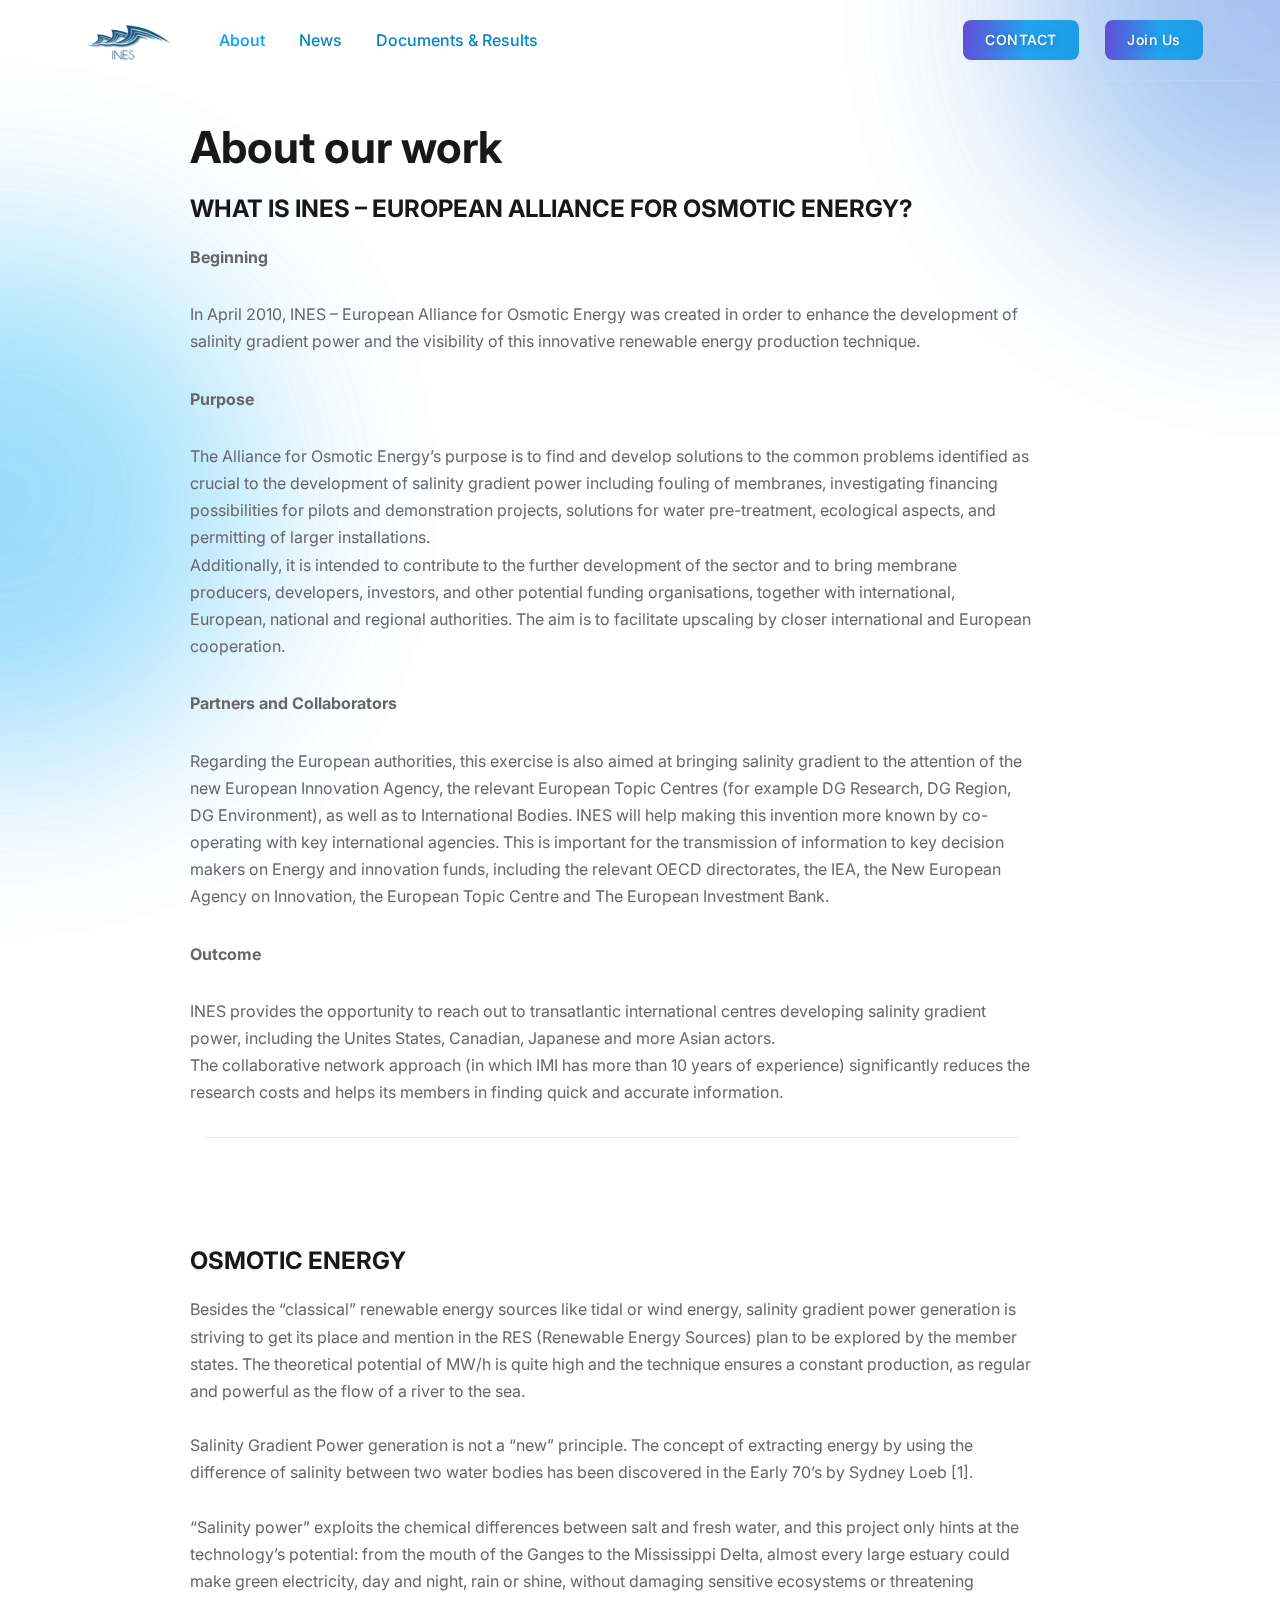
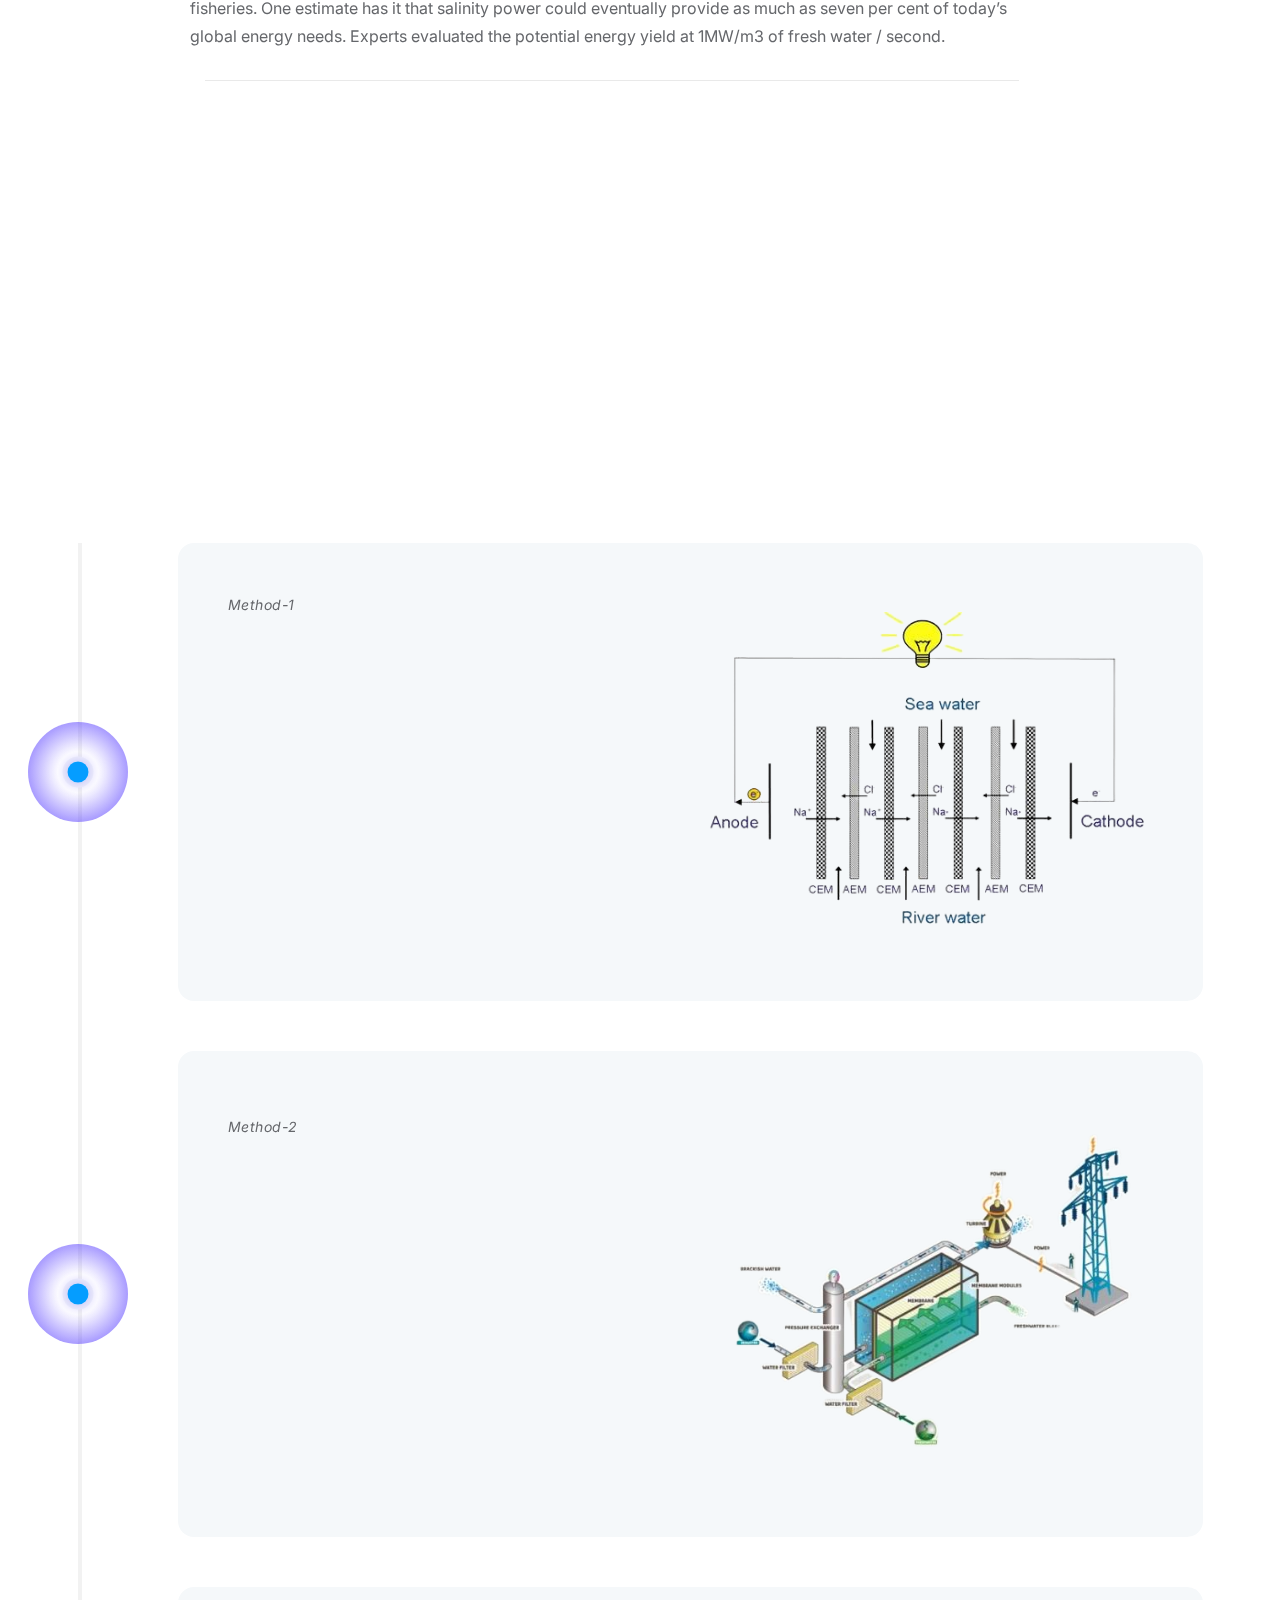
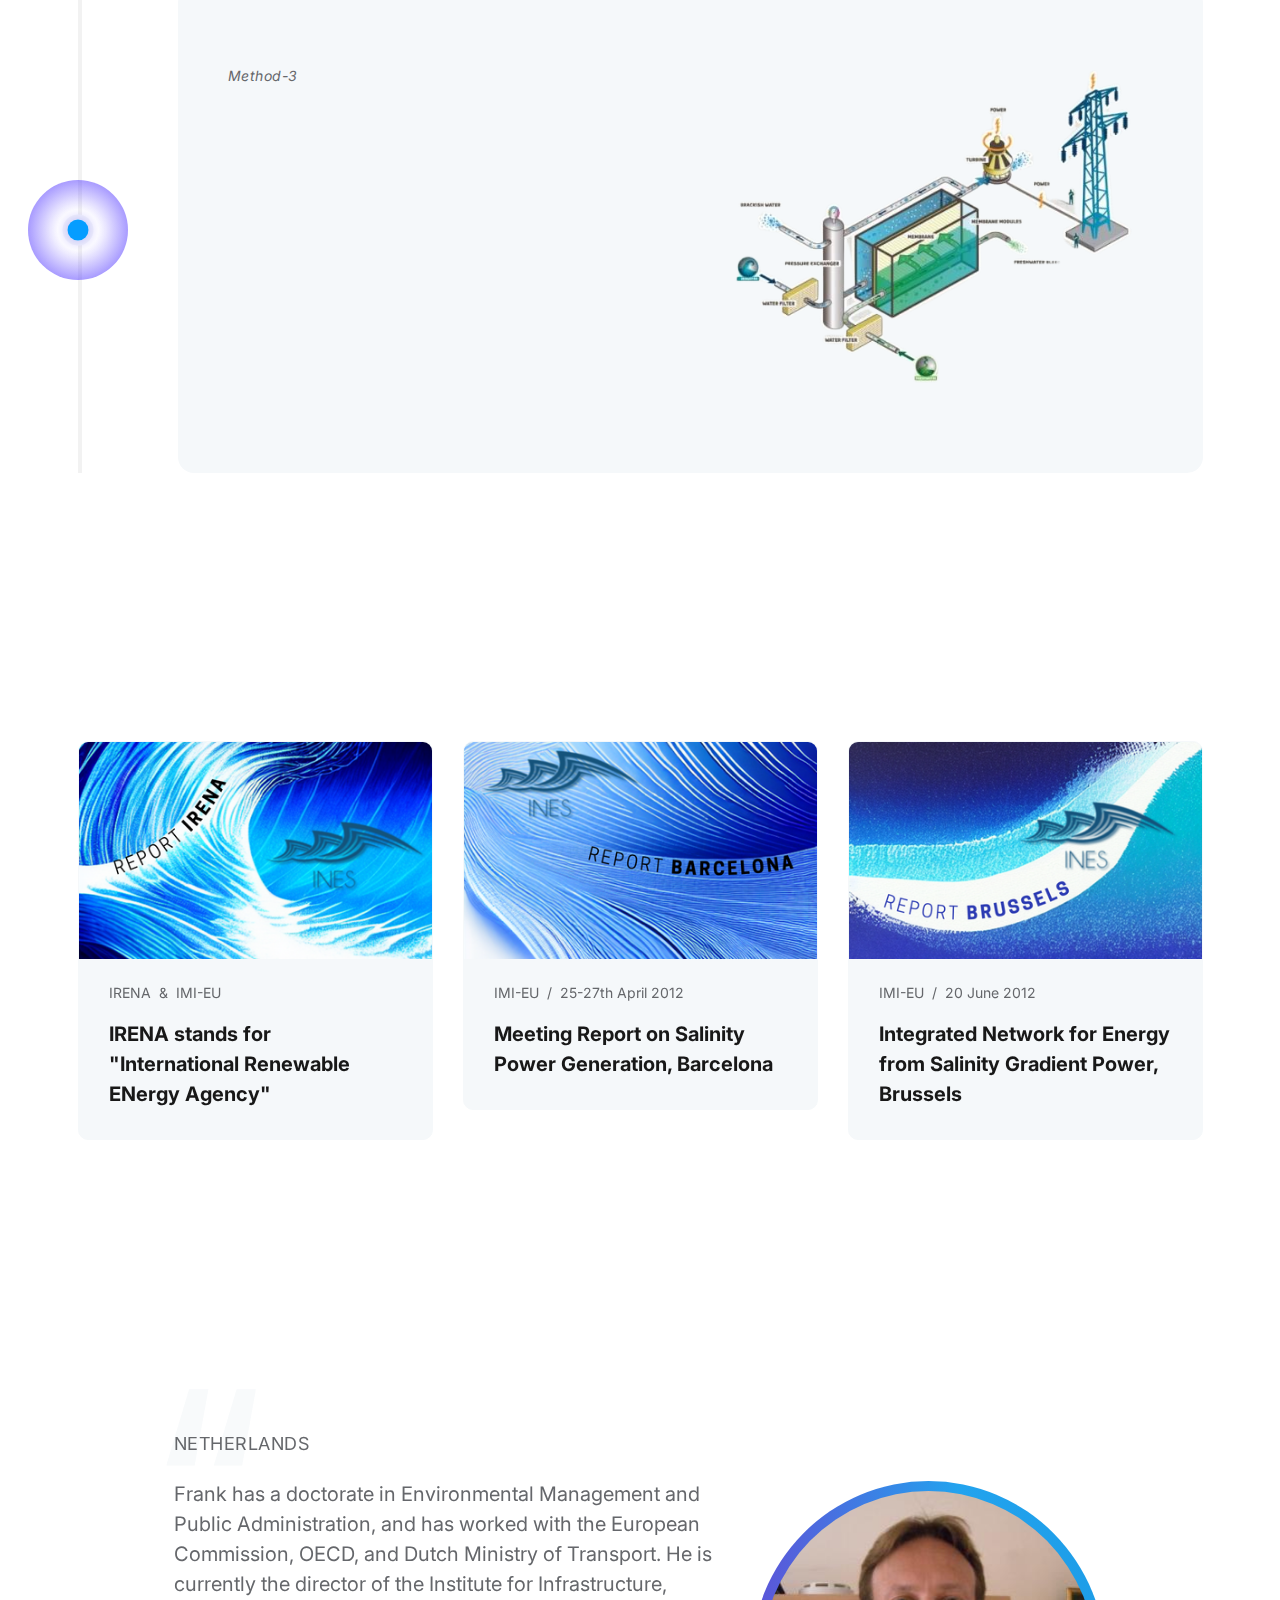
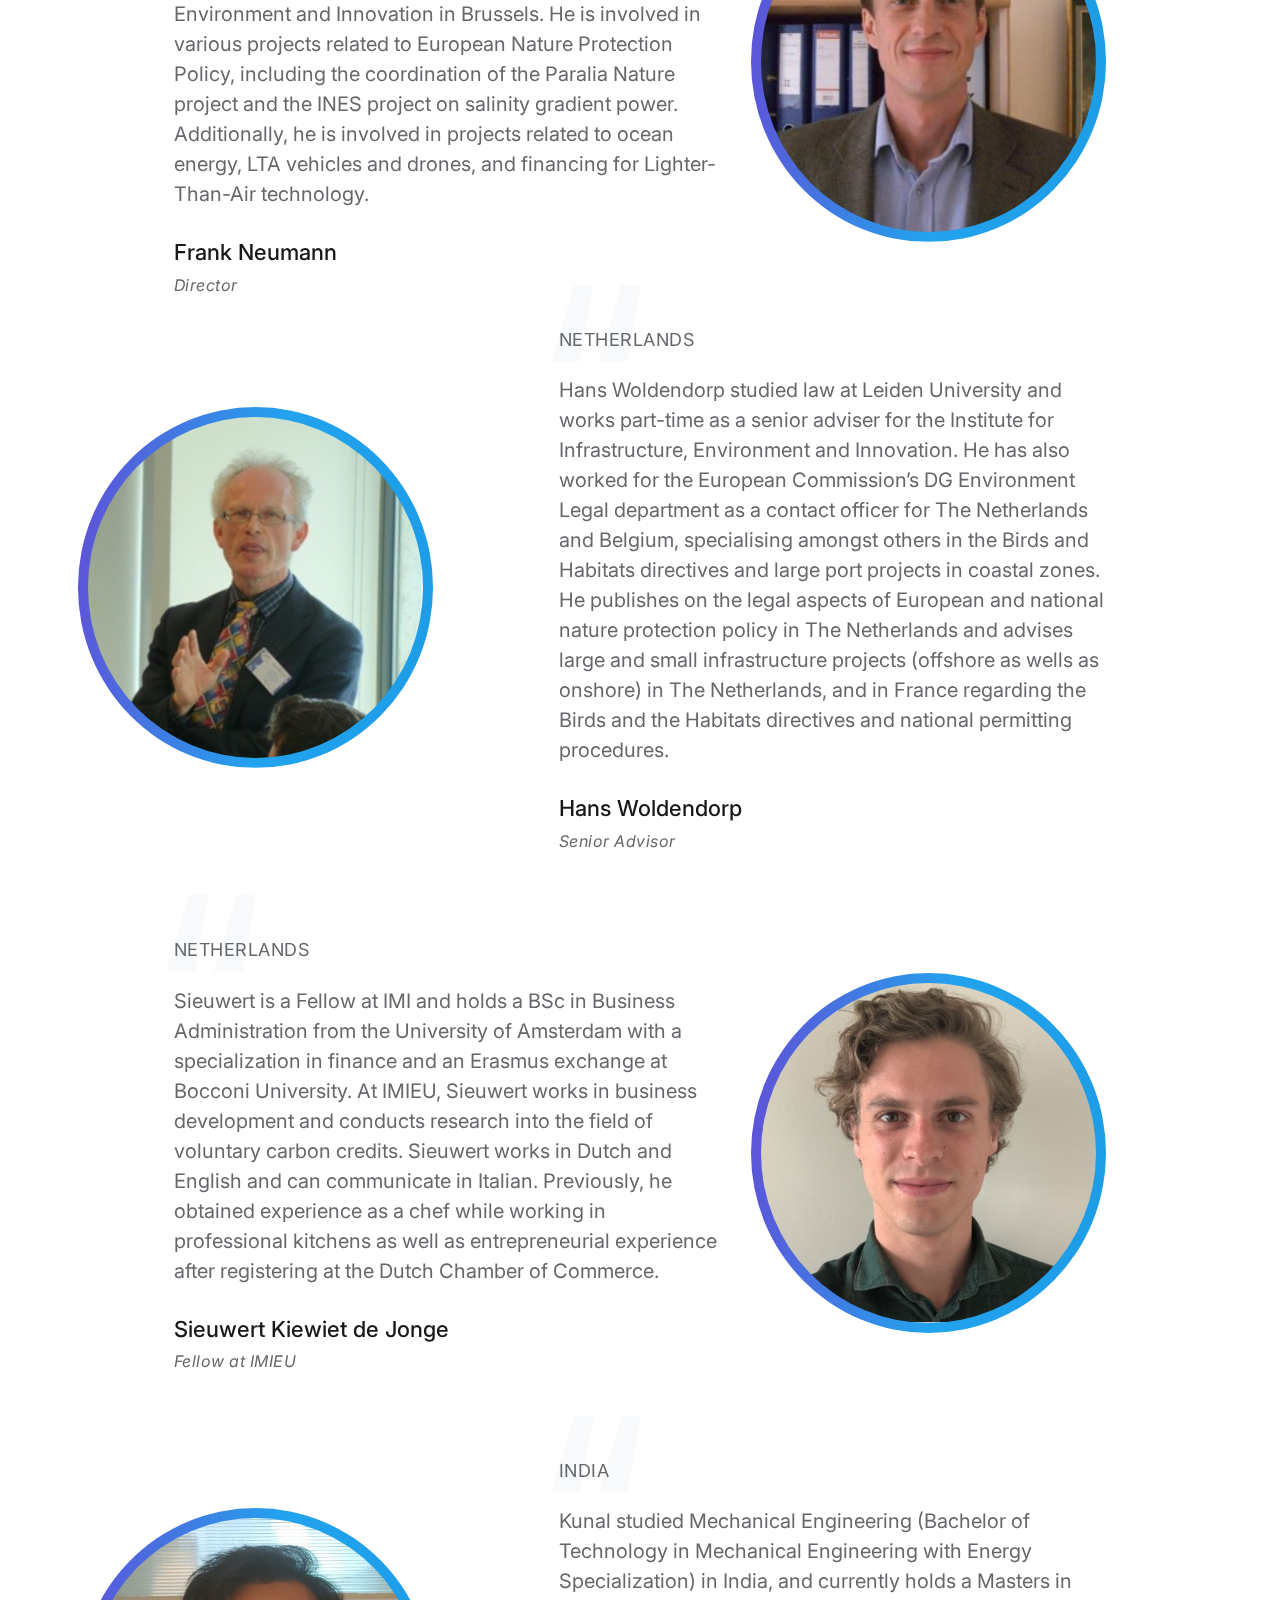
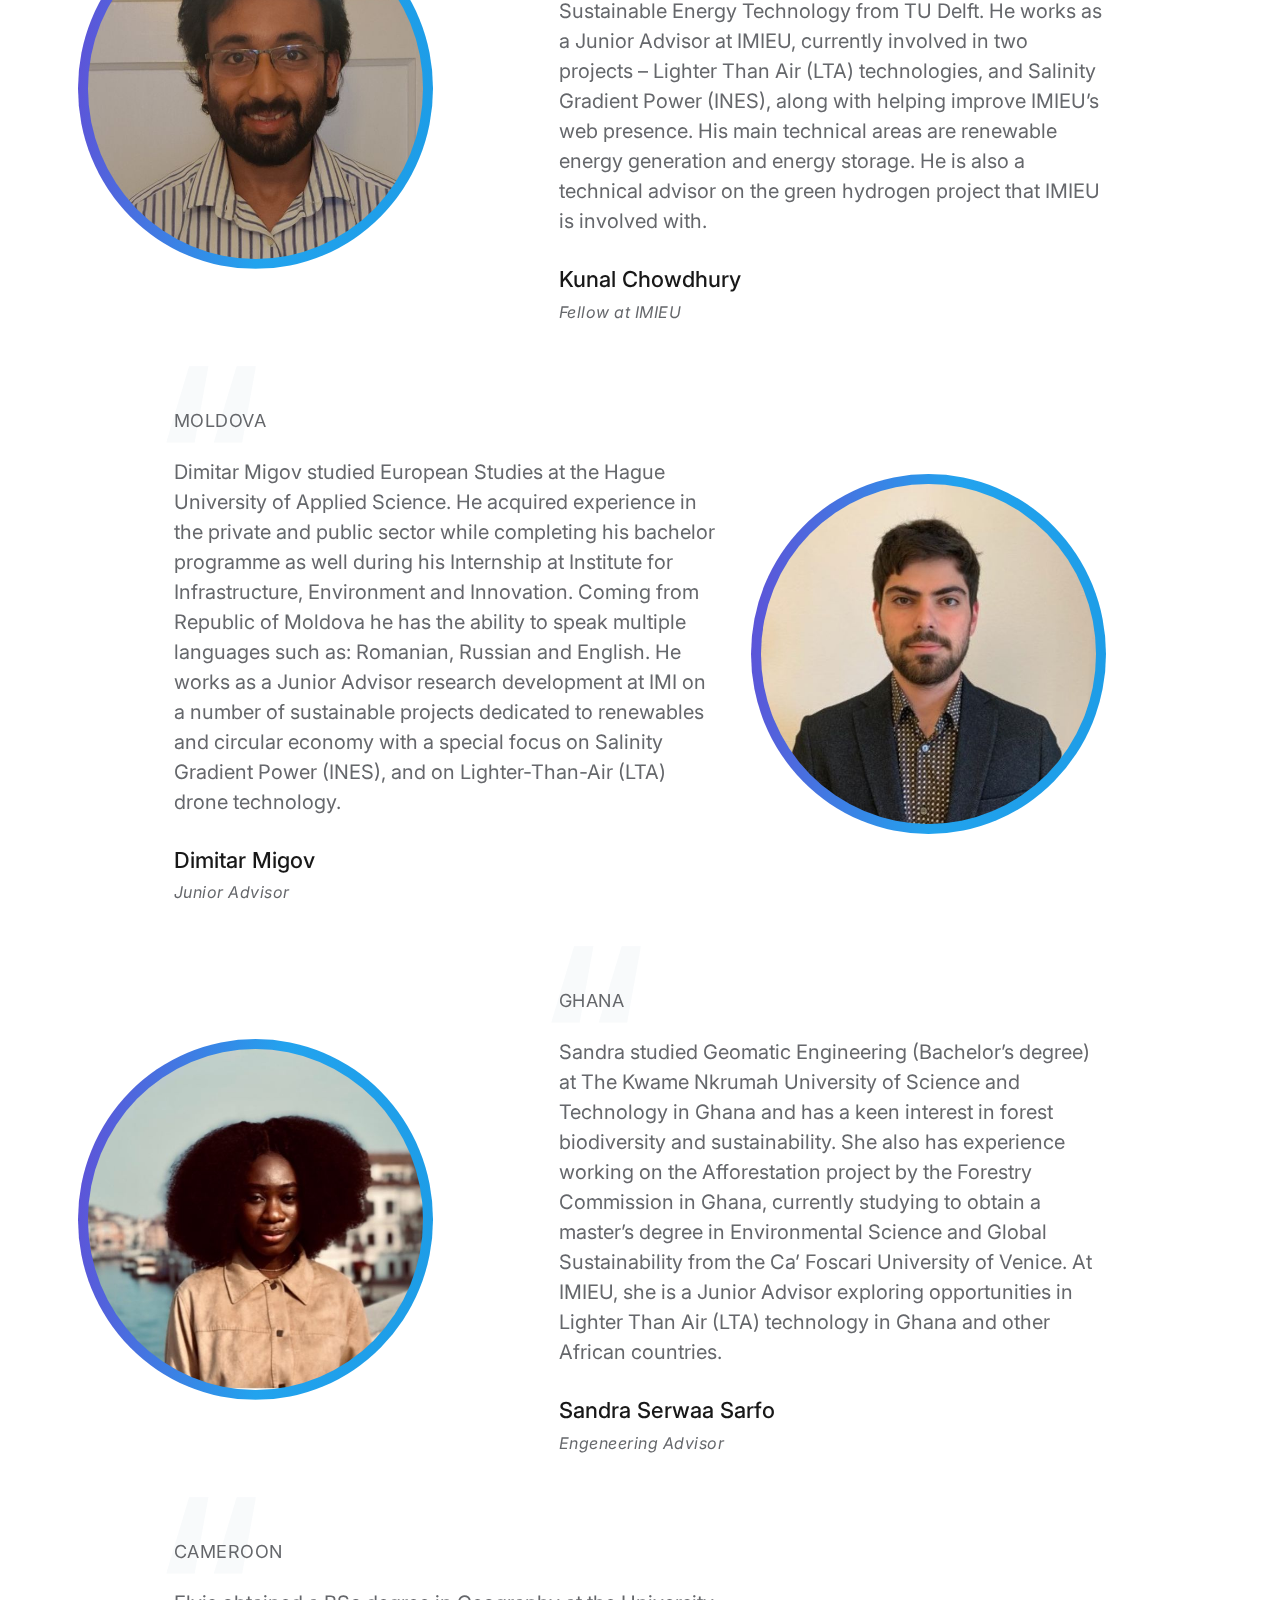
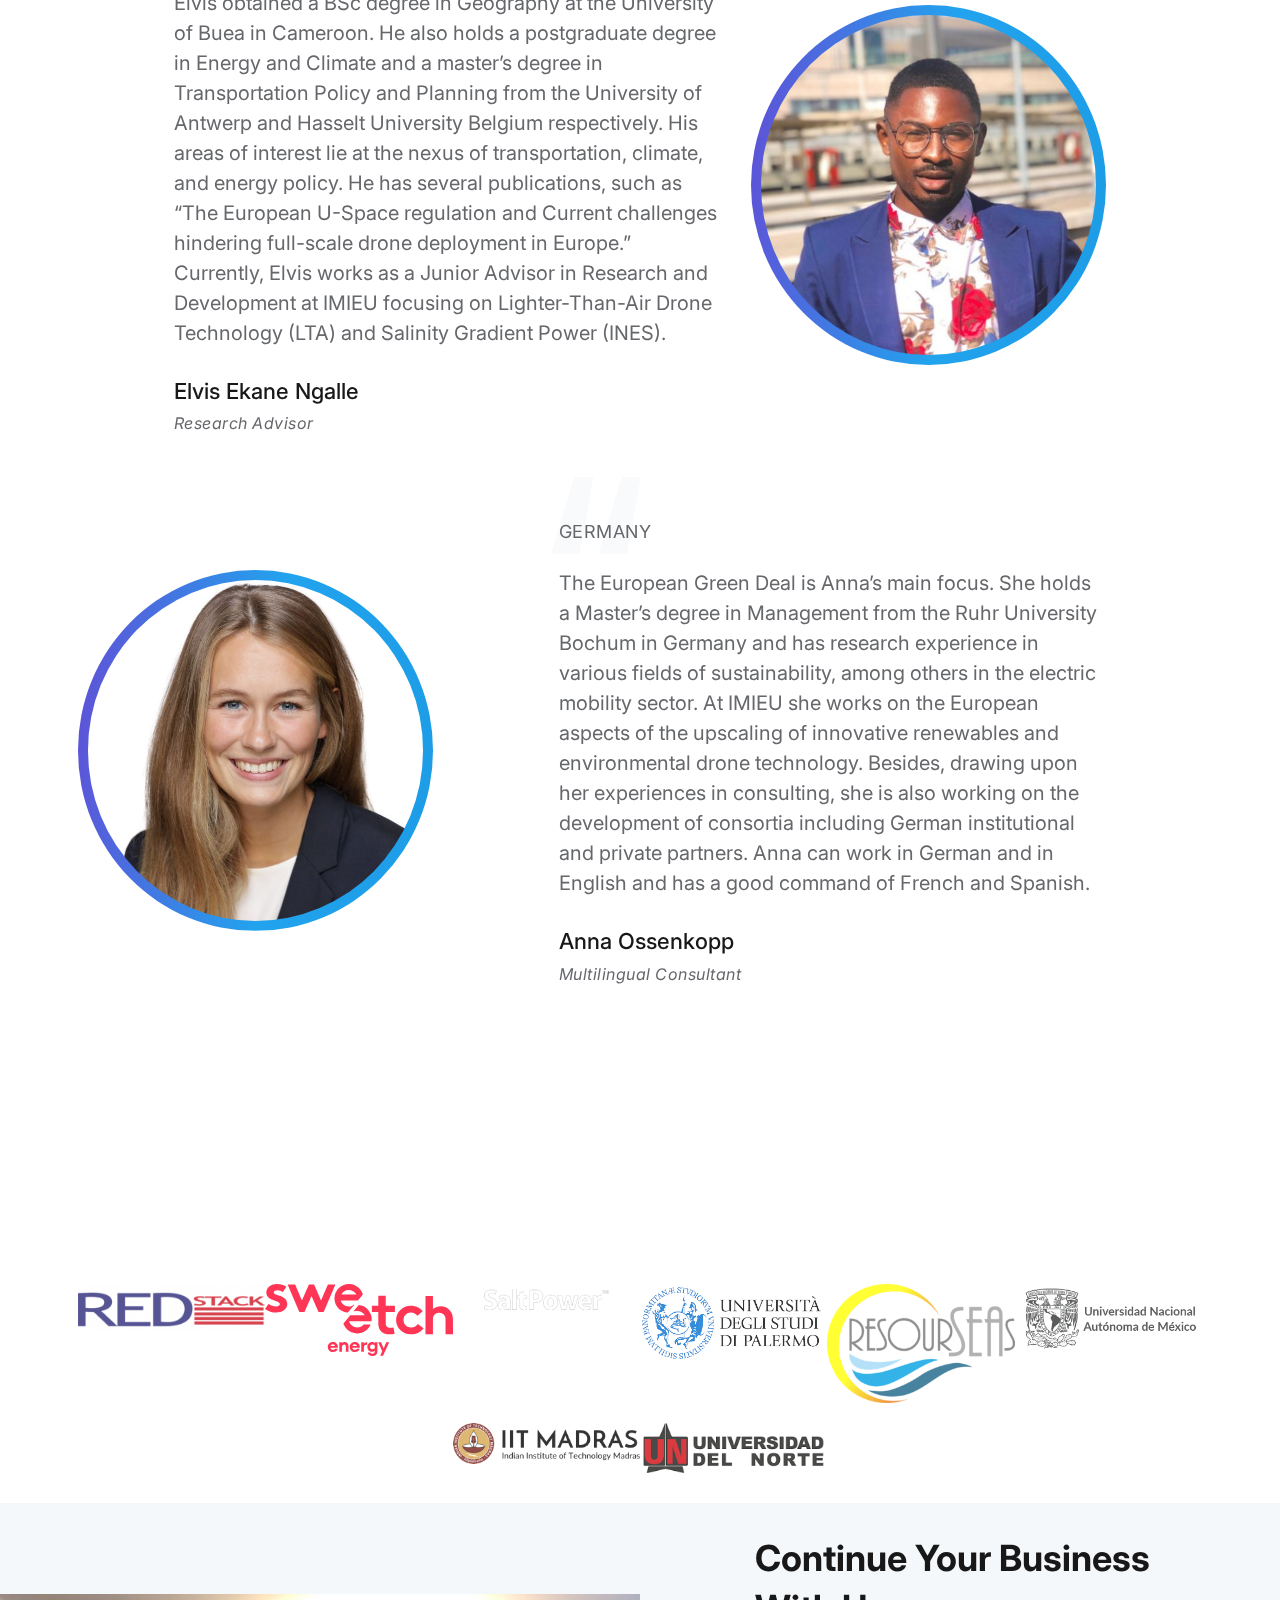
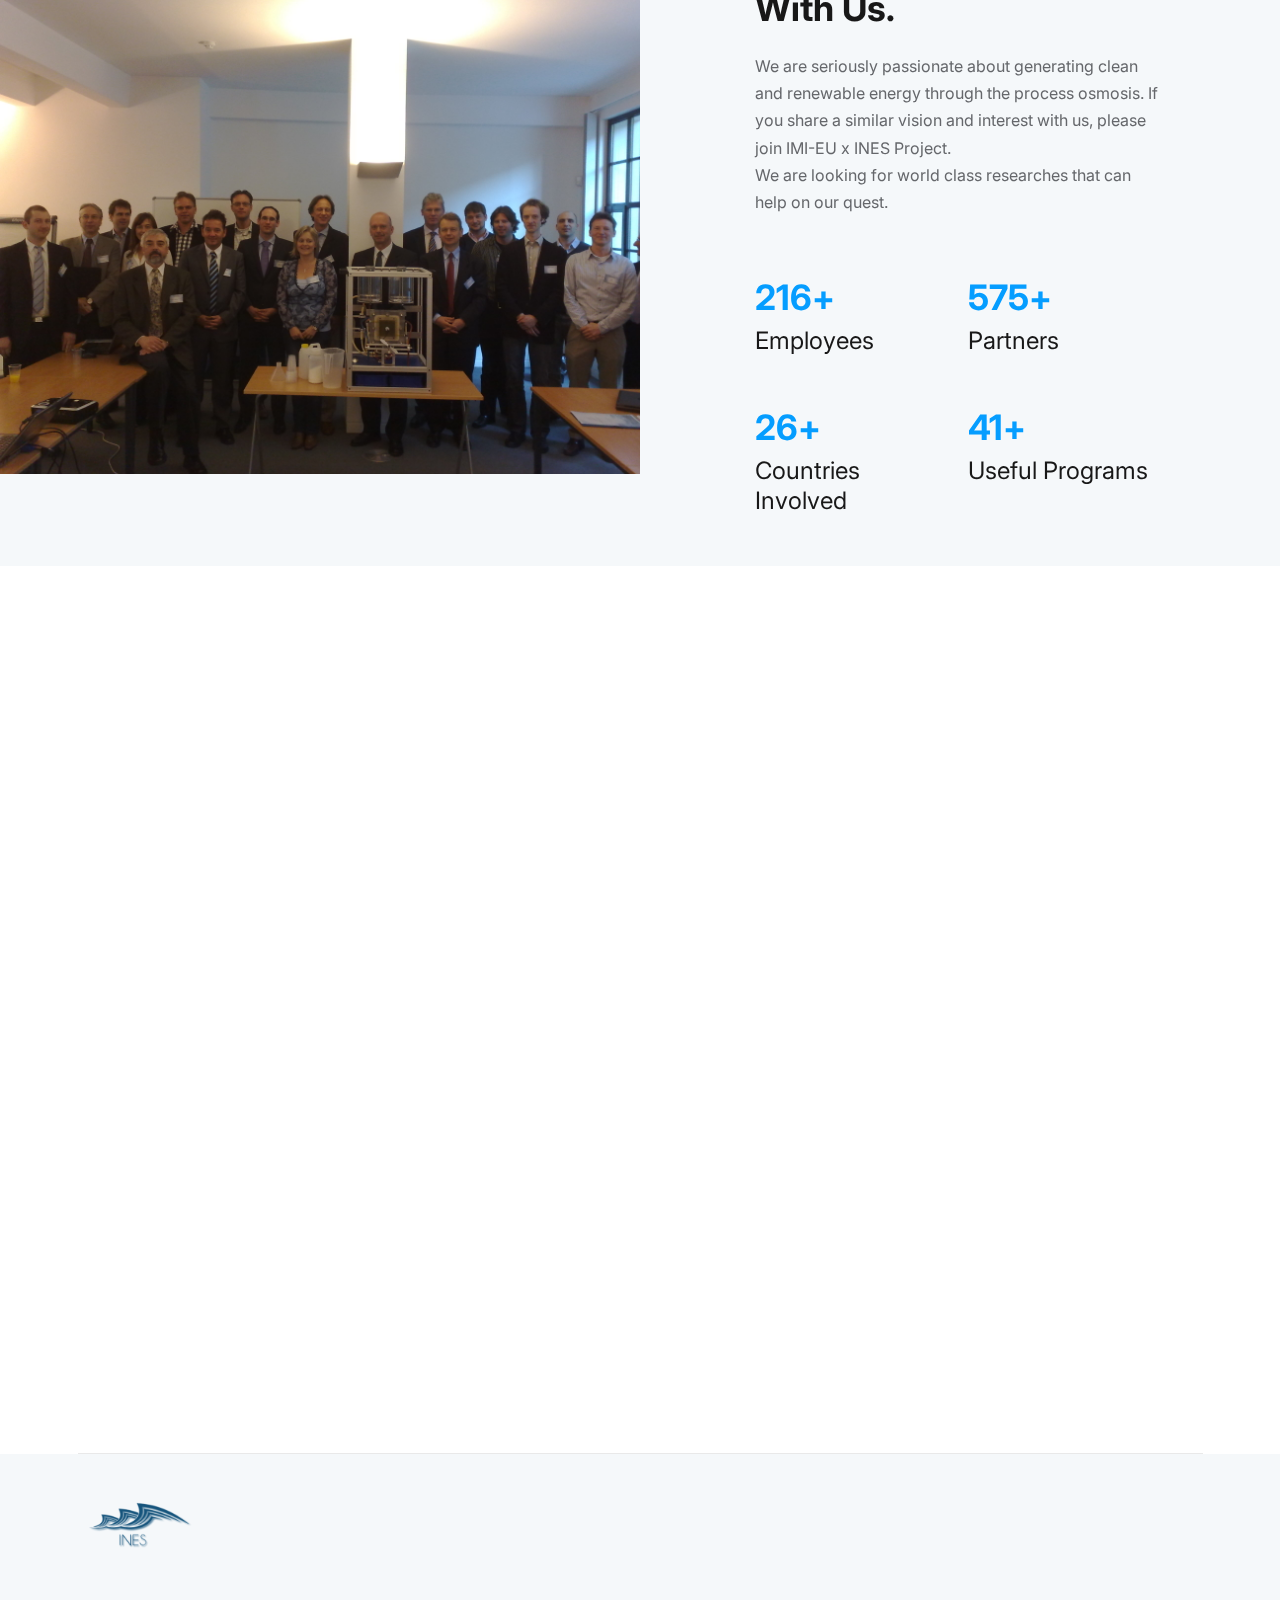
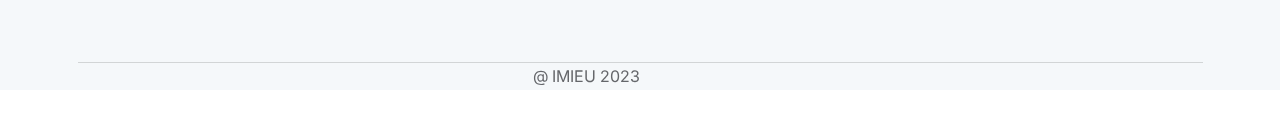
==== commit c275c631: "v3" ====
--- a/about.html
+++ b/about.html
@@ -53,6 +53,9 @@
                           <div class="header-btn">
                               <a class="btn-default btn-small" href="contact.html">CONTACT</a>
                           </div>
+                          <div class="header-btn">
+                            <a class="btn-default btn-small" style="margin-left: 0.03cm;" href="contact.html">Join Us</a>
+                        </div>
 
                           <!-- Start Mobile-Menu-Bar -->
                           <div class="mobile-menu-bar ml--5 d-block d-lg-none">
@@ -107,7 +110,7 @@
       </div>
       <!-- End Theme Style  -->
 
-        <!-- Start Service-2 Area  -->
+        <!-- Start Service-2 Area  --><!--
         <div class="rainbow-service-area rainbow-section-gap" id="osmosis">
           <div class="container">
               <div class="row">
@@ -176,17 +179,135 @@
 
               </div>
           </div>
+      </div> -->
+      <!-- End Service-2 Area  -->
+              <!-- Start Elements Area  -->
+      <div class="rainbow-elements-area rainbow-section-gap">
+        <div class="container">
+          <div class="row">
+            <div class="col-lg-12">
+              <div class="entry-content" style="max-width: 85%; padding-left: 10%;">
+                <h2>About our work</h2>
+                <h4><strong>WHAT IS INES – EUROPEAN ALLIANCE FOR OSMOTIC ENERGY?</strong></h4>
+                <p><strong>Beginning</strong></p>                
+
+                <p>
+                    In April 2010, INES – European Alliance for Osmotic Energy was created 
+                    in order to enhance the development of salinity gradient power and the 
+                    visibility of this innovative renewable energy production technique.
+                </p>
+
+                <p><strong>Purpose</strong></p>
+
+                <p>
+                    The Alliance for Osmotic Energy’s purpose is to find and 
+                    develop solutions to the common problems identified as 
+                    crucial to the development of salinity gradient power 
+                    including fouling of membranes, investigating financing 
+                    possibilities for pilots and demonstration projects, 
+                    solutions for water pre-treatment, ecological aspects, 
+                    and permitting of larger installations.
+                    <br>
+                    Additionally, it is intended to contribute to the further 
+                    development of the sector and to bring membrane producers, 
+                    developers, investors, and other potential funding 
+                    organisations, together with international, European, 
+                    national and regional authorities. The aim is to 
+                    facilitate upscaling by closer international and European 
+                    cooperation.
+                </p>
+
+                <p><strong>Partners and Collaborators</strong></p>
+
+                <p>
+                  Regarding the European authorities, this exercise is also
+                  aimed at bringing salinity gradient to the attention of the
+                  new European Innovation Agency, the relevant European Topic
+                  Centres (for example DG Research, DG Region, DG Environment),
+                  as well as to International Bodies. INES will help making this
+                  invention more known by co-operating with key international
+                  agencies. This is important for the transmission of
+                  information to key decision makers on Energy and innovation
+                  funds, including the relevant OECD directorates, the IEA, the
+                  New European Agency on Innovation, the European Topic Centre
+                  and The European Investment Bank.
+                </p>
+
+                <p><strong>Outcome</strong></p>
+
+                <p>
+                  INES provides the opportunity to reach out to
+                  transatlantic international centres developing salinity
+                  gradient power, including the Unites States, Canadian, 
+                  Japanese and more Asian actors. 
+                  <br>
+                  The collaborative network approach (in which IMI has
+                  more than 10 years of experience) significantly reduces the
+                  research costs and helps its members in finding quick and
+                  accurate information.
+                </p>
+
+                <div class="rbt-separator-mid" id="NANO">
+                  <div class="container">
+                    <hr class="rbt-separator m-0" />
+                  </div>
+                </div>
+                <br /><br /><br /><br />
+
+                <h4><strong>OSMOTIC ENERGY</strong></h4>
+
+                <p>
+                    Besides the “classical” renewable energy sources like tidal 
+                    or wind energy, salinity gradient power generation is 
+                    striving to get its place and mention in the RES (Renewable 
+                    Energy Sources) plan to be explored by the member states. 
+                    The theoretical potential of MW/h is quite high and the 
+                    technique ensures a constant production, as regular and 
+                    powerful as the flow of a river to the sea.
+
+                    <br>
+                    <br>
+
+                    Salinity Gradient Power generation is not a “new” principle. 
+                    The concept of extracting energy by using the difference of 
+                    salinity between two water bodies has been discovered in the 
+                    Early 70’s by Sydney Loeb [1].
+
+                    <br>
+                    <br>
+
+                    “Salinity power” exploits the chemical differences between 
+                    salt and fresh water, and this project only hints at the 
+                    technology’s potential: from the mouth of the Ganges to the 
+                    Mississippi Delta, almost every large estuary could make 
+                    green electricity, day and night, rain or shine, without 
+                    damaging sensitive ecosystems or threatening fisheries. 
+                    One estimate has it that salinity power could eventually 
+                    provide as much as seven per cent of today’s global energy 
+                    needs. Experts evaluated the potential energy yield at 1MW/m3 
+                    of fresh water / second.
+                </p>
+
+                <!-- Start Breadcarumb area  -->
+                <div class="rbt-separator-mid">
+                  <div class="container">
+                    <hr class="rbt-separator m-0" />
+                  </div>
+                </div>
+              </div>
+            </div>
+          </div>
+        </div>
       </div>
-      <!-- End Service-2 Area  -->
-
+      <!-- End Elements Area  -->
               
         <div class="rainbow-timeline-area rainbow-section-gap" >
           <div class="container" id="methods">
               <div class="row" >
                   <div class="col-lg-12">
                       <div class="section-title text-center" data-sal="slide-up" data-sal-duration="700" data-sal-delay="100">
-                          <h4 class="subtitle "><span class="theme-gradient">Methodology and Approach</span></h4>
-                          <h2 class="title w-600 mb--20">Techniques presented during the workshops</h2>
+                          <h4 class="subtitle "><span class="theme-gradient">Three techniques for Osmotic Energy generation</span></h4>
+                          <h2 class="title w-600 mb--20">At this stage it’s important to make a clear distinction between the three techniques: </h2>
                       </div>
                   </div>
               </div>
@@ -205,31 +326,17 @@
                                               <div class="content">
                                                   <span class="date-of-timeline">Method-1</span>
                                                   <h2 class="title" data-sal="slide-up" data-sal-duration="700" data-sal-delay="100">The Reverse Electro Dialysis (RED)</h2>
-                                                  <p class="description" data-sal="slide-up" data-sal-duration="700" data-sal-delay="200">Simplified, the RED technique uses ionic exchange 
-                                                      between fresh and salt water. The water bodies are separated inside the device with special membranes allowing only ions to cross. 
-                                                      Anions and cations are crossing different membranes, generating energy.
+                                                  <p class="description" data-sal="slide-up" data-sal-duration="700" data-sal-delay="200">
+                                                    Simplified, the RED technique uses ionic exchange between fresh and salt 
+                                                    water. The water bodies are separated inside the device with special 
+                                                    membranes allowing only ions to cross. Anions and cations are crossing 
+                                                    different membranes, generating energy.
                                                   </p>
-                                                  <div class="row row--30">
-                                                      <div class="col-lg-6 col-md-6 col-12">
-                                                          <div class="working-list">
-                                                              <h5 class="working-title" data-sal="slide-up" data-sal-duration="700" data-sal-delay="300">Input</h5>
-                                                              <p data-sal="slide-up" data-sal-duration="700" data-sal-delay="400">Please describe the requirements in 15 words
-                                                              </p>
-                                                          </div>
-                                                      </div>
-                                                      <div class="col-lg-6 col-md-6 col-12">
-                                                          <div class="working-list">
-                                                              <h5 class="working-title" data-sal="slide-up" data-sal-duration="700" data-sal-delay="300">Outcome</h5>
-                                                              <p data-sal="slide-up" data-sal-duration="700" data-sal-delay="400">What is the corelation between input and output
-                                                              </p>
-                                                          </div>
-                                                      </div>
-                                                  </div>
                                               </div>
                                           </div>
                                           <div class="col-lg-6 order-1 order-lg-2">
                                               <div class="thumbnail">
-                                                  <img class="w-100" src="assets/images/timeline/RED.png" alt="Reverse Electro Dialysis (RED) method">
+                                                  <img class="w-80" src="assets/images/timeline/RED.png" alt="Reverse Electro Dialysis (RED) method">
                                               </div>
                                           </div>
                                       </div>
@@ -247,29 +354,17 @@
                                               <div class="content">
                                                   <span class="date-of-timeline">Method-2</span>
                                                   <h2 class="title" data-sal="slide-up" data-sal-duration="700" data-sal-delay="200">Pressure Retarded Osmosis (PRO)
-                                                  <p class="description" data-sal="slide-up" data-sal-duration="700" data-sal-delay="300">The PRO technique is more closely linked to the osmosis principle: it uses the difference of density between the water bodies. When separated by a special membrane, the water bodies tend to equilibrate, thus generating a huge pressure. 
-                                                      This pressure is then used to generate energy 
-                                                  <div class="row row--30">
-                                                      <div class="col-lg-6 col-md-6 col-12">
-                                                          <div class="working-list">
-                                                              <h5 class="working-title" data-sal="slide-up" data-sal-duration="700" data-sal-delay="350">Input</h5>
-                                                              <p data-sal="slide-up" data-sal-duration="700" data-sal-delay="300">Please describe the requirements in 15 words
-                                                              </p>
-                                                          </div>
-                                                      </div>
-                                                      <div class="col-lg-6 col-md-6 col-12">
-                                                          <div class="working-list">
-                                                              <h5 class="working-title" data-sal="slide-up" data-sal-duration="700" data-sal-delay="350">Output</h5>
-                                                              <p data-sal="slide-up" data-sal-duration="700" data-sal-delay="300">What is the corelation between input and output
-                                                              </p>
-                                                          </div>
-                                                      </div>
-                                                  </div>
-                                              </div>
+                                                  <p class="description" data-sal="slide-up" data-sal-duration="700" data-sal-delay="300">
+                                                    The PRO technique is more closely linked to the osmosis principle: 
+                                                    it uses the difference of density between the water bodies. When 
+                                                    separated by a special membrane, the water bodies tend to equilibrate, 
+                                                    thus generating a huge pressure. This pressure is then used to generate 
+                                                    energy. 
+                                            </div>
                                           </div>
                                           <div class="col-lg-6 order-1 order-lg-2">
                                               <div class="thumbnail">
-                                                  <img class="w-100" src="assets/images/timeline/PRO.png" alt="Pressure Retarded Osmosis">
+                                                  <img class="w-80" src="assets/images/timeline/PRO.png" alt="Pressure Retarded Osmosis">
                                               </div>
                                           </div>
                                       </div>
@@ -287,28 +382,17 @@
                                             <div class="content">
                                                 <span class="date-of-timeline">Method-3</span>
                                                 <h2 class="title" data-sal="slide-up" data-sal-duration="700" data-sal-delay="200">Nano Tech
-                                                <p class="description" data-sal="slide-up" data-sal-duration="700" data-sal-delay="300">In 2013, researchers developed a modification of the Reverse Electrodialysis process that used a single boron nanotube to increase power densities by three orders of magnitude. Startups are investigating its potential for nano-based salinity gradient power generation and lithium extraction from seawater.
-                                                <div class="row row--30">
-                                                    <div class="col-lg-6 col-md-6 col-12">
-                                                        <div class="working-list">
-                                                            <h5 class="working-title" data-sal="slide-up" data-sal-duration="700" data-sal-delay="350">Input</h5>
-                                                            <p data-sal="slide-up" data-sal-duration="700" data-sal-delay="300">Please describe the requirements in 15 words
-                                                            </p>
-                                                        </div>
-                                                    </div>
-                                                    <div class="col-lg-6 col-md-6 col-12">
-                                                        <div class="working-list">
-                                                            <h5 class="working-title" data-sal="slide-up" data-sal-duration="700" data-sal-delay="350">Output</h5>
-                                                            <p data-sal="slide-up" data-sal-duration="700" data-sal-delay="300">What is the corelation between input and output
-                                                            </p>
-                                                        </div>
-                                                    </div>
-                                                </div>
+                                                <p class="description" data-sal="slide-up" data-sal-duration="700" data-sal-delay="300">In 2013, 
+                                                    researchers developed a modification of the Reverse Electrodialysis process 
+                                                    that used a single boron nanotube to increase power densities by three 
+                                                    orders of magnitude. Startups are investigating its potential for 
+                                                    nano-based salinity gradient power generation and lithium extraction 
+                                                    from seawater.
                                             </div>
                                         </div>
                                         <div class="col-lg-6 order-1 order-lg-2">
                                             <div class="thumbnail">
-                                                <img class="w-100" src="assets/images/timeline/PRO.png" alt="Nano Tech">
+                                                <img class="w-80" src="assets/images/timeline/PRO.png" alt="Nano Tech">
                                             </div>
                                         </div>
                                     </div>
@@ -320,6 +404,388 @@
               </div>
           </div>
       </div>
+                <!-- Start Blog Area  -->
+                    <div class="container">
+                        <div class="row">
+                            <div class="col-lg-12">
+                                <div class="section-title text-center" data-sal="slide-up" data-sal-duration="700" data-sal-delay="100">
+                                    <h4 class="subtitle "><span class="theme-gradient">Check the Latest Progress</span></h4>
+                                    <h2 class="title w-600 mb--20">Read our reports</h2>
+                                   
+                                </div>
+                            </div>
+                        </div>
+                        <div class="row row--15">
+        
+                            <div class="col-lg-4 col-md-6 col-sm-12 col-12 mt--30">
+                                <div class="rainbow-card box-card-style-default">
+                                    <div class="inner">
+                                        <div class="thumbnail"><a class="image" href="https://www.irena.org/"><img src="assets/images/blog/blog-01.jpg" alt="Blog Image"></a></div>
+                                        <div class="content">
+                                            <ul class="rainbow-meta-list">
+                                                <li><a href="https://www.irena.org/How-we-work/Europe">IRENA</a></li>
+                                                <li class="separator">&amp;</li>
+                                                <li><a href="https://imieu.eu/">IMI-EU</a></li>
+                                            </ul>
+                                            <h4 class="title"><a href="https://www.irena.org/"> IRENA stands for "International Renewable ENergy Agency" </a></h4>
+                                        </div>
+                                    </div>
+                                </div>
+                            </div>
+        
+                            <div class="col-lg-4 col-md-6 col-sm-12 col-12 mt--30">
+                                <div class="rainbow-card box-card-style-default">
+                                    <div class="inner">
+                                        <div class="thumbnail"><a class="image" target ="_blank" href="assets/reports/Report-Barcelona-2012.pdf"><img src="assets/images/blog/blog-02.jpg" alt="Report Barcelona"></a></div>
+                                        <div class="content">
+                                            <ul class="rainbow-meta-list">
+                                                <li><a href="https://imieu.eu">IMI-EU</a></li>
+                                                <li class="separator"> /</li>
+                                                <li>25-27th April 2012</li>
+                                            </ul>
+                                            <h4 class="title"><a target ="_blank" href="assets/reports/Report-Barcelona-2012.pdf" download>Meeting Report on Salinity Power Generation, Barcelona
+                                                            </a></h4>
+                                        </div>
+                                    </div>
+                                </div>
+                            </div>
+        
+                            <div class="col-lg-4 col-md-6 col-sm-12 col-12 mt--30">
+                                <div class="rainbow-card box-card-style-default">
+                                    <div class="inner">
+                                        <div class="thumbnail">
+                                            <a class="image" target ="_blank" href="assets/reports/Report-Brussels-2012.pdf"><img src="assets/images/blog/blog-03.jpg" alt="Report Brussels"></a>
+                                        </div>
+                                        <div class="content">
+                                            <ul class="rainbow-meta-list">
+                                                <li><a href="https://imieu.eu/">IMI-EU </a></li>
+                                                <li class="separator">/</li>
+                                                <li>20 June 2012</li>
+                                            </ul>
+                                            <h4 class="title"><a target ="_blank" href="assets/reports/Report-Brussels-2012.pdf">Integrated Network for Energy
+                                                from Salinity Gradient Power, Brussels
+                                                    </a></h4>
+                                        </div>
+                                    </div>
+                                </div>
+                            </div>
+                        </div>
+                    </div>
+                <!-- End Blog Area  -->
+
+<!--TEAM-->
+
+                    <!-- Start Testimonial Style Three  -->
+                    <div class="rainbow-testimonial-area rainbow-section-gap">
+                        <div class="container">
+                            <div class="row mb--20">
+                                <div class="col-lg-12">
+                                    <div class="section-title text-center" data-sal="slide-up" data-sal-duration="700" data-sal-delay="100">
+                                        <!--<h4 class="subtitle "><span class="theme-gradient">The brains behind INES</span></h4>-->
+                                        <h2 class="title w-600 mb--20">Meet the Team</h2>
+                                        <h4 class="subtitle "><span class="theme-gradient">We handpicked experts globally</span></h4>
+
+                                    </div>
+                                </div>
+                            </div>
+                            <!-- ----------------------------------------------------------- -->
+
+                            <div class="row">
+                                <div class="col-lg-12 mt--30">
+                                    <div class="testimonial-style-two ">
+                                        <div class="row align-items-center row--20">
+                                            <div class="col-lg-6 col-md-8 offset-lg-1 order-2 order-md-1">
+                                                <div class="content">
+                                                    <span class="form">Netherlands</span>
+                                                    <p class="description" style="font-size: 20px;">Frank has a doctorate in Environmental Management and 
+                                                        Public Administration, and has worked with the European Commission, OECD, 
+                                                        and Dutch Ministry of Transport. He is currently the director of the Institute 
+                                                        for Infrastructure, Environment and Innovation in Brussels. He is involved in 
+                                                        various projects related to European Nature Protection Policy, including the 
+                                                        coordination of the Paralia Nature project and the INES project on salinity 
+                                                        gradient power. Additionally, he is involved in projects related to ocean energy, 
+                                                        LTA vehicles and drones, and financing for Lighter-Than-Air technology.</p>
+                                                    <div class="client-info">
+                                                        <h4 class="title">Frank Neumann</h4>
+                                                        <h6 class="subtitle">Director</h6>
+                                                    </div>
+                                                </div>
+                                            </div>
+                                            <div class="col-lg-4 col-md-4 order-1 order-md-2">
+                                                <div class="thumbnail">
+                                                    <img class="w-100" src="assets/images/testimonial/01.png" alt="Corporate Template">
+                                                </div>
+                                            </div>
+                                        </div>
+                                    </div>
+                                </div>
+                            </div>
+                            <!-- ----------------------------------------------------------- -->
+                            <div class="row">
+                                <div class="col-lg-12 mt--30">
+                                    <div class="testimonial-style-two ">
+                                        <div class="row align-items-center row--20">
+                                            <div class="col-lg-6 col-md-8 offset-lg-1 order-1 order-md-2">
+                                                <div class="content">
+                                                    <span class="form">Netherlands</span>
+                                                    <p class="description" style="font-size: 20px;">
+                                                        Hans Woldendorp studied law at Leiden University and works part-time 
+                                                        as a senior adviser for the Institute for Infrastructure, Environment 
+                                                        and Innovation. He has also worked for the European Commission’s DG 
+                                                        Environment Legal department as a contact officer for The Netherlands 
+                                                        and Belgium, specialising amongst others in the Birds and Habitats 
+                                                        directives and large port projects in coastal zones. He publishes on 
+                                                        the legal aspects of European and national nature protection policy 
+                                                        in The Netherlands and advises large and small infrastructure projects 
+                                                        (offshore as wells as onshore) in The Netherlands, and in France 
+                                                        regarding the Birds and the Habitats directives and national permitting procedures.</p>
+                                                    <div class="client-info">
+                                                        <h4 class="title">Hans Woldendorp</h4>
+                                                        <h6 class="subtitle">Senior Advisor</h6>
+                                                    </div>
+                                                </div>
+                                            </div>
+                                            <div class="col-lg-4 col-md-4 order-2 order-md-1">
+                                                <div class="thumbnail">
+                                                    <img class="w-100" src="assets/images/testimonial/02.jpg" alt="Corporate Template">
+                                                </div>
+                                            </div>
+                                        </div>
+                                    </div>
+                                </div>
+                            </div><br><br>
+                          
+                            <div class="row">
+                                <div class="col-lg-12 mt--30">
+                                    <div class="testimonial-style-two ">
+                                        <div class="row align-items-center row--20">
+                                            <div class="col-lg-6 col-md-8 offset-lg-1 order-2 order-md-1">
+                                                <div class="content">
+                                                    <span class="form">Netherlands</span>
+                                                    <p class="description" style="font-size: 20px;">                                            Sieuwert is a Fellow at IMI and holds a BSc in Business Administration 
+                                                        from the University of Amsterdam with a specialization in finance and 
+                                                        an Erasmus exchange at Bocconi University. At IMIEU, Sieuwert works in 
+                                                        business development and conducts research into the field of voluntary 
+                                                        carbon credits. Sieuwert works in Dutch and English and can communicate 
+                                                        in Italian. Previously, he obtained experience as a chef while working 
+                                                        in professional kitchens as well as entrepreneurial experience after 
+                                                        registering at the Dutch Chamber of Commerce.</p>
+                                                    <div class="client-info">
+                                                        <h4 class="title">Sieuwert Kiewiet de Jonge</h4>
+                                                        <h6 class="subtitle">Fellow at IMIEU</h6>
+                                                    </div>
+                                                </div>
+                                            </div>
+                                            <div class="col-lg-4 col-md-4 order-1 order-md-2">
+                                                <div class="thumbnail">
+                                                    <img class="w-100" src="assets/images/testimonial/03.jpg" alt="Corporate Template">
+                                                </div>
+                                            </div>
+                                        </div>
+                                    </div>
+                                </div>
+                            </div><br><br>
+                            <!-- ----------------------------------------------------------- -->
+                            <div class="row">
+                                <div class="col-lg-12 mt--30">
+                                    <div class="testimonial-style-two ">
+                                        <div class="row align-items-center row--20">
+                                            <div class="col-lg-6 col-md-8 offset-lg-1 order-1 order-md-2">
+                                                <div class="content">
+                                                    <span class="form">India</span>
+                                                    <p class="description" style="font-size: 20px;">                                            Kunal studied Mechanical Engineering (Bachelor of Technology in 
+                                                        Mechanical Engineering with Energy Specialization) in India, 
+                                                        and currently holds a Masters in Sustainable Energy Technology 
+                                                        from TU Delft. He works as a Junior Advisor at IMIEU, currently 
+                                                        involved in two projects – Lighter Than Air (LTA) technologies, 
+                                                        and Salinity Gradient Power (INES), along with helping improve 
+                                                        IMIEU’s web presence. His main technical areas are renewable 
+                                                        energy generation and energy storage. He is also a technical 
+                                                        advisor on the green hydrogen project that IMIEU is involved with.</p>
+                                                    <div class="client-info">
+                                                        <h4 class="title">Kunal Chowdhury</h4>
+                                                        <h6 class="subtitle">Fellow at IMIEU</h6>
+                                                    </div>
+                                                </div>
+                                            </div>
+                                            <div class="col-lg-4 col-md-4 order-2 order-md-1">
+                                                <div class="thumbnail">
+                                                    <img class="w-100" src="assets/images/testimonial/04.jpg" alt="Corporate Template">
+                                                </div>
+                                            </div>
+                                        </div>
+                                    </div>
+                                </div>
+                            </div><br><br>
+
+                            <div class="row">
+                                <div class="col-lg-12 mt--30">
+                                    <div class="testimonial-style-two ">
+                                        <div class="row align-items-center row--20">
+                                            <div class="col-lg-6 col-md-8 offset-lg-1 order-2 order-md-1">
+                                                <div class="content">
+                                                    <span class="form">Moldova</span>
+                                                    <p class="description" style="font-size: 20px;">                                            
+                                                        Dimitar Migov studied European Studies at the Hague University of 
+                                                        Applied Science. He acquired experience in the private and public 
+                                                        sector while completing his bachelor programme as well during his 
+                                                        Internship at Institute for Infrastructure, Environment and 
+                                                        Innovation. Coming from Republic of Moldova he has the ability to 
+                                                        speak multiple languages such as: Romanian, Russian and English. 
+                                                        He works as a Junior Advisor research development at IMI on a number 
+                                                        of sustainable projects dedicated to renewables and circular economy 
+                                                        with a special focus on Salinity Gradient Power (INES), and on 
+                                                        Lighter-Than-Air (LTA) drone technology.</p>
+                                                    <div class="client-info">
+                                                        <h4 class="title">Dimitar Migov</h4>
+                                                        <h6 class="subtitle">Junior Advisor</h6>
+                                                    </div>
+                                                </div>
+                                            </div>
+                                            <div class="col-lg-4 col-md-4 order-1 order-md-2">
+                                                <div class="thumbnail">
+                                                    <img class="w-100" src="assets/images/testimonial/05.jpg" alt="Corporate Template">
+                                                </div>
+                                            </div>
+                                        </div>
+                                    </div>
+                                </div>
+                            </div><br><br>
+                            <!-- ----------------------------------------------------------- -->
+                            <div class="row">
+                                <div class="col-lg-12 mt--30">
+                                    <div class="testimonial-style-two ">
+                                        <div class="row align-items-center row--20">
+                                            <div class="col-lg-6 col-md-8 offset-lg-1 order-1 order-md-2">
+                                                <div class="content">
+                                                    <span class="form">Ghana</span>
+                                                    <p class="description" style="font-size: 20px;">                                            
+                                                        Sandra studied  Geomatic Engineering (Bachelor’s degree) at The Kwame 
+                                                        Nkrumah University of Science and Technology in Ghana and has a keen 
+                                                        interest in forest biodiversity and sustainability. She also has 
+                                                        experience working on the Afforestation project by the Forestry 
+                                                        Commission in Ghana, currently studying to obtain a master’s 
+                                                        degree in Environmental Science and Global Sustainability from 
+                                                        the Ca’ Foscari University of Venice. At IMIEU, she is a Junior 
+                                                        Advisor exploring opportunities in Lighter Than Air (LTA) technology 
+                                                        in Ghana and other African countries.</p>
+                                                    <div class="client-info">
+                                                        <h4 class="title">Sandra Serwaa Sarfo</h4>
+                                                        <h6 class="subtitle">Engeneering Advisor</h6>
+                                                    </div>
+                                                </div>
+                                            </div>
+                                            <div class="col-lg-4 col-md-4 order-2 order-md-1">
+                                                <div class="thumbnail">
+                                                    <img class="w-100" src="assets/images/testimonial/06.jpg" alt="Corporate Template">
+                                                </div>
+                                            </div>
+                                        </div>
+                                    </div>
+                                </div>
+                            </div><br><br>
+
+                            <div class="row">
+                                <div class="col-lg-12 mt--30">
+                                    <div class="testimonial-style-two ">
+                                        <div class="row align-items-center row--20">
+                                            <div class="col-lg-6 col-md-8 offset-lg-1 order-2 order-md-1">
+                                                <div class="content">
+                                                    <span class="form">Cameroon</span>
+                                                    <p class="description" style="font-size: 20px;">
+                                                        Elvis obtained a BSc degree in Geography at the University of Buea in Cameroon. 
+                                                        He also holds a postgraduate degree in Energy and Climate and a master’s degree 
+                                                        in Transportation Policy and Planning from the University of Antwerp and Hasselt 
+                                                        University Belgium respectively. His areas of interest lie at the nexus of 
+                                                        transportation, climate, and energy policy. He has several publications, such as 
+                                                        “The European U-Space regulation and Current challenges hindering full-scale 
+                                                        drone deployment in Europe.” Currently, Elvis works as a Junior Advisor in Research 
+                                                        and Development at IMIEU focusing on Lighter-Than-Air Drone Technology (LTA) and 
+                                                        Salinity Gradient Power (INES).</p>
+                                                    <div class="client-info">
+                                                        <h4 class="title">Elvis Ekane Ngalle</h4>
+                                                        <h6 class="subtitle">Research Advisor</h6>
+                                                    </div>
+                                                </div>
+                                            </div>
+                                            <div class="col-lg-4 col-md-4 order-1 order-md-2">
+                                                <div class="thumbnail">
+                                                    <img class="w-100" src="assets/images/testimonial/07.jpg" alt="Corporate Template">
+                                                </div>
+                                            </div>
+                                        </div>
+                                    </div>
+                                </div>
+                            </div><br><br>
+                            <!-- ----------------------------------------------------------- -->
+                            <div class="row">
+                                <div class="col-lg-12 mt--30">
+                                    <div class="testimonial-style-two ">
+                                        <div class="row align-items-center row--20">
+                                            <div class="col-lg-6 col-md-8 offset-lg-1 order-1 order-md-2">
+                                                <div class="content">
+                                                    <span class="form">Germany</span>
+                                                    <p class="description" style="font-size: 20px;">                                            The European Green Deal is Anna’s main focus. She holds a Master’s degree in 
+                                                        Management from the Ruhr University Bochum in Germany and has research experience 
+                                                        in various fields of sustainability, among others in the electric mobility sector. 
+                                                        At IMIEU she works on the European aspects of the upscaling of innovative 
+                                                        renewables and environmental drone technology. Besides, drawing upon her 
+                                                        experiences in consulting, she is also working on the development of consortia 
+                                                        including German institutional and private partners. Anna can work in German 
+                                                        and in English and has a good command of French and Spanish.</p>
+                                                    <div class="client-info">
+                                                        <h4 class="title">Anna Ossenkopp</h4>
+                                                        <h6 class="subtitle">Multilingual Consultant</h6>
+                                                    </div>
+                                                </div>
+                                            </div>
+                                            <div class="col-lg-4 col-md-4 order-2 order-md-1">
+                                                <div class="thumbnail">
+                                                    <img class="w-100" src="assets/images/testimonial/08.jpg" alt="Corporate Template">
+                                                </div>
+                                            </div>
+                                        </div>
+                                    </div>
+                                </div>
+                            </div>
+
+                        </div>
+                    </div>
+                    <!-- End Testimonial Style Three  -->
+        <!-- End Company Mission Area  -->
+<!--TEAM-->
+
+
+        <!-- Start Brand Area  -->
+        <div class="rainbow-brand-area rainbow-section-gapTop">
+            <div class="container">
+                <div class="row">
+                    <div class="col-lg-12">
+                        <div class="section-title text-center" data-sal="slide-up" data-sal-duration="700" data-sal-delay="100">
+                            <h6 class="title mb--20 theme-gradient">PARTNERS</h6>
+                        </div>
+                    </div>
+                </div>
+                <div class="row mb--20">
+                    <div class="col-lg-12 mt--10">
+                        <ul class="brand-list brand-style-2">
+                            <li><a href="https://redstack.nl/"><img src="assets/images/brand/01.png" alt="Brand Image"></a></li>
+                            <li><a href="https://www.sweetch.energy/"><img src="assets/images/brand/02.svg" alt="Brand Image"></a></li>
+                            <li><a href="http://www.saltpower.net/"><img src="assets/images/brand/03.png" alt="Brand Image"></a></li>
+                            <li><a href="https://www.unipa.it/"><img src="assets/images/brand/04.png" alt="Brand Image"></a></li>
+                            <li><a href="https://resourseas.com/"><img src="assets/images/brand/05.png" alt="Brand Image"></a></li>
+                            <li><a href="https://www.ingenieria.unam.mx/EN/"><img src="assets/images/brand/06.png" alt="Brand Image"></a></li>
+                            <li><a href="https://www.iitm.ac.in/"><img src="assets/images/brand/07.png" alt="Brand Image"></a></li>
+                            <li><a href="https://www.uninorte.edu.co/"><img src="assets/images/brand/08.png" alt="Brand Image"></a></li>
+
+
+                        </ul>
+                    </div>
+                </div>
+            </div>
+        </div>
+        <!-- End Brand Area  -->
+
 
                       <!-- Start Split Area  -->
                       <div class="rainbow-split-area" id="contact">
@@ -553,7 +1019,7 @@
                       data-sal-duration="400"
                       data-sal-delay="150"
                     >
-                      Do you have any inquieries about the INES Project?
+                      Questions about INES Project?
                       <br />Please don't hesitate to contact us!
                     </p>
                   </div>
@@ -572,6 +1038,13 @@
                   </a>
                 </div>
               </div>
+            </div>
+            <div class="col-lg-6 col-md-4 col-sm-12 col-12">
+                <div class="copyright-right text-center text-lg-end">
+                    <p class="copyright-text">
+                        @ IMIEU 2023
+                    </p>
+                </div>
             </div>
           </div>
         </div>
--- a/assets/css/style.css
+++ b/assets/css/style.css
@@ -82,17 +82,17 @@
 /*-- Variables --*/
 @import url("https://fonts.googleapis.com/css2?family=Inter:wght@300;400;500;600;700;800&display=swap");
 :root {
-  --color-primary: #059dff;
+  --color-primary: #059DFF;
   --color-primary-rgba: rgb(5, 157, 255);
-  --color-primary-rgba-2: rgba(5, 157, 255, 0.15);
-  --color-primary-alt: #059dff;
-  --color-primary-light: #059dff;
-  --color-primary-lightest: #059dff;
+  --color-primary-rgba-2: rgba(5, 157, 255,0.15);
+  --color-primary-alt: #059DFF;
+  --color-primary-light: #059DFF;
+  --color-primary-lightest: #059DFF;
   --color-secondary: #1d9ce6;
-  --color-tertiary: #6549d5;
-  --color-tertiary-alt: #6549d5;
+  --color-tertiary: #6549D5;
+  --color-tertiary-alt: #6549D5;
   --color-pink: #22a3ee;
-  --color-light-green: #36c6f0;
+  --color-light-green: #36C6F0;
   --color-primary-darker: #011827;
   --color-tertiary-darker: #150b40;
   --color-secondary-darker: #190301;
@@ -104,35 +104,35 @@
   --color-darker: rgba(6, 6, 6, 0.7);
   --color-darkest: rgba(0, 0, 0, 0.3);
   --color-black: #000000;
-  --color-black-off: rgba(0, 0, 0, 0.2);
+  --color-black-off: rgba(0,0,0,0.2);
   --color-blacker: rgba(15, 15, 17, 0);
   --color-blackest: #0f0f11;
-  --color-border: hsla(0, 0%, 100%, 0.1);
+  --color-border: hsla(0,0%,100%,0.1);
   --color-lessdark: #1e1e1e;
-  --color-gray: #65676b;
+  --color-gray: #65676B;
   --color-midgray: #878787;
-  --color-light: #e4e6ea;
-  --color-lighter: #ced0d4;
-  --color-lightest: #f0f2f5;
+  --color-light: #E4E6EA;
+  --color-lighter: #CED0D4;
+  --color-lightest: #F0F2F5;
   --color-white: #ffffff;
-  --color-white-off: rgba(255, 255, 255, 0.05);
-  --color-success: #3eb75e;
-  --color-danger: #ff0003;
-  --color-warning: #ff8f3c;
-  --color-info: #1ba2db;
-  --color-facebook: #3b5997;
-  --color-twitter: #1ba1f2;
-  --color-youtube: #ed4141;
-  --color-linkedin: #0077b5;
-  --color-pinterest: #e60022;
-  --color-instagram: #c231a1;
-  --color-vimeo: #00adef;
-  --color-twitch: #6441a3;
+  --color-white-off: rgba(255,255,255,0.05);
+  --color-success: #3EB75E;
+  --color-danger: #FF0003;
+  --color-warning: #FF8F3C;
+  --color-info: #1BA2DB;
+  --color-facebook: #3B5997;
+  --color-twitter: #1BA1F2;
+  --color-youtube: #ED4141;
+  --color-linkedin: #0077B5;
+  --color-pinterest: #E60022;
+  --color-instagram: #C231A1;
+  --color-vimeo: #00ADEF;
+  --color-twitch: #6441A3;
   --color-discord: #7289da;
   --color-extra01: #666666;
   --color-extra02: #606770;
-  --color-extra03: #fbfbfd;
-  --color-extra04: #1a1a1a;
+  --color-extra03: #FBFBFD;
+  --color-extra04: #1A1A1A;
   --color-extra05: #242424;
   --color-extra06: #111424;
   --border-width: 2px;
@@ -146,11 +146,11 @@
   --p-bold: 700;
   --p-extra-bold: 800;
   --p-black: 900;
-  --shadow-primary: 0 0 20px 5px rgba(251, 83, 67, 0.2);
-  --shadow-light: 1px 1px 6px rgba(0, 0, 0, 0.25);
-  --shadow-lighter: 4px 4px 20px 20px rgba(0, 0, 0, 0.01);
+  --shadow-primary: 0 0 20px 5px rgba(251,83,67,0.2);
+  --shadow-light: 1px 1px 6px rgba(0,0,0,0.25);
+  --shadow-lighter: 4px 4px 20px 20px rgba(0,0,0,0.01);
   --transition: 0.3s;
-  --transition-transform: transform 0.65s cubic-bezier(0.23, 1, 0.32, 1);
+  --transition-transform: transform .65s cubic-bezier(.23,1,.32,1);
   --font-primary: "Inter", sans-serif;
   --secondary-font: "Inter", sans-serif;
   --font-awesome: "Font Awesome 5 Pro";
@@ -380,9 +380,9 @@
 }
 
 button,
-html input[type="button"],
-input[type="reset"],
-input[type="submit"] {
+html input[type=button],
+input[type=reset],
+input[type=submit] {
   -webkit-appearance: button;
   -moz-appearance: button;
   appearance: button;
@@ -394,12 +394,12 @@
   cursor: default;
 }
 
-input[type="checkbox"],
-input[type="radio"] {
+input[type=checkbox],
+input[type=radio] {
   padding: 0;
 }
 
-input[type="search"] {
+input[type=search] {
   -webkit-appearance: textfield;
   -moz-appearance: textfield;
   appearance: textfield;
@@ -408,7 +408,7 @@
   width: 270px;
 }
 
-input[type="search"]::-webkit-search-decoration {
+input[type=search]::-webkit-search-decoration {
   -webkit-appearance: none;
   appearance: none;
 }
@@ -657,53 +657,53 @@
 
 @media only screen and (min-width: 768px) and (max-width: 991px) {
   h1,
-  .h1 {
+.h1 {
     font-size: 38px;
   }
 
   h2,
-  .h2 {
+.h2 {
     font-size: 32px;
   }
 
   h3,
-  .h3 {
+.h3 {
     font-size: 28px;
   }
 
   h4,
-  .h4 {
+.h4 {
     font-size: 24px;
   }
 
   h5,
-  .h5 {
+.h5 {
     font-size: 18px;
   }
 }
 @media only screen and (max-width: 767px) {
   h1,
-  .h1 {
+.h1 {
     font-size: 34px;
   }
 
   h2,
-  .h2 {
+.h2 {
     font-size: 28px;
   }
 
   h3,
-  .h3 {
+.h3 {
     font-size: 24px;
   }
 
   h4,
-  .h4 {
+.h4 {
     font-size: 20px;
   }
 
   h5,
-  .h5 {
+.h5 {
     font-size: 16px;
   }
 }
@@ -1027,19 +1027,15 @@
 }
 
 /* Radius */
-.filter-button-default button,
-.rainbow-card .inner .thumbnail .card-image img,
-.rainbow-card .inner .thumbnail .card-image a,
+.filter-button-default button, .rainbow-card .inner .thumbnail .card-image img, .rainbow-card .inner .thumbnail .card-image a, .radius-small {
+  border-radius: var(--radius-small);
+}
+
 .radius-small {
   border-radius: var(--radius-small);
 }
 
-.radius-small {
-  border-radius: var(--radius-small);
-}
-
-.radius,
-.post-scale {
+.radius, .post-scale {
   border-radius: var(--radius);
 }
 
@@ -1090,59 +1086,18 @@
 }
 
 /*=============== Style Css =============*/
-.rainbow-meta-list,
-.advance-pricing .pricing-right .plan-offer-list,
-.advance-brand,
-.breadcrumb-inner ul.page-list {
+.rainbow-meta-list, .advance-pricing .pricing-right .plan-offer-list, .advance-brand, .breadcrumb-inner ul.page-list {
   padding: 0;
   margin: 0;
   list-style: none;
 }
 
 .tagcloud a,
-.wp-block-tag-cloud a,
-.rbt-single-widget.widget_recent_comments ul li span,
-.rbt-single-widget.widget_recent_entries ul li span,
-.rbt-single-widget.widget_archive ul li span,
-.rbt-single-widget.widget_categories ul li span,
-.rbt-single-widget.widget_meta ul li span,
-.rbt-single-widget.widget_pages ul li span,
-.rbt-single-widget.widget_nav_menu ul li span,
-.rbt-single-widget.widget_recent_comments ul li a,
-.rbt-single-widget.widget_recent_entries ul li a,
-.rbt-single-widget.widget_archive ul li a,
-.rbt-single-widget.widget_categories ul li a,
-.rbt-single-widget.widget_meta ul li a,
-.rbt-single-widget.widget_pages ul li a,
-.rbt-single-widget.widget_nav_menu ul li a,
-.rainbow-address .inner p a,
-.rainbow-slick-dot .slick-dots li button::after,
-.filter-button-default button,
-.rainbow-card .inner .content .title a,
-.rainbow-card .inner .thumbnail .card-image img,
-.rainbow-card,
-.card-box .inner .content .title a,
-.service.service__style--2 .content p,
-.service.service__style--2 .content .title a,
-.service.service__style--2 .content .title,
-.service.gallery-style .content p,
-.service.gallery-style .content .title a,
-.service.gallery-style .content .title,
-.service.service__style--1 .content p,
-.service.service__style--1 .content .title a,
-.service.service__style--1 .content .title,
-.service.service__style--1 .icon,
-.mainmenu-nav .mainmenu li.has-droupdown .submenu li a,
-.form-group textarea,
-.form-group input,
-#scrollUp,
-ul li a,
-ol li a {
+.wp-block-tag-cloud a, .rbt-single-widget.widget_recent_comments ul li span, .rbt-single-widget.widget_recent_entries ul li span, .rbt-single-widget.widget_archive ul li span, .rbt-single-widget.widget_categories ul li span, .rbt-single-widget.widget_meta ul li span, .rbt-single-widget.widget_pages ul li span, .rbt-single-widget.widget_nav_menu ul li span, .rbt-single-widget.widget_recent_comments ul li a, .rbt-single-widget.widget_recent_entries ul li a, .rbt-single-widget.widget_archive ul li a, .rbt-single-widget.widget_categories ul li a, .rbt-single-widget.widget_meta ul li a, .rbt-single-widget.widget_pages ul li a, .rbt-single-widget.widget_nav_menu ul li a, .rainbow-address .inner p a, .rainbow-slick-dot .slick-dots li button::after, .filter-button-default button, .rainbow-card .inner .content .title a, .rainbow-card .inner .thumbnail .card-image img, .rainbow-card, .card-box .inner .content .title a, .service.service__style--2 .content p, .service.service__style--2 .content .title a, .service.service__style--2 .content .title, .service.gallery-style .content p, .service.gallery-style .content .title a, .service.gallery-style .content .title, .service.service__style--1 .content p, .service.service__style--1 .content .title a, .service.service__style--1 .content .title, .service.service__style--1 .icon, .mainmenu-nav .mainmenu li.has-droupdown .submenu li a, .form-group textarea, .form-group input, #scrollUp, ul li a, ol li a {
   transition: var(--transition);
 }
 
-.bg_image,
-.bgImagePosition {
+.bg_image, .bgImagePosition {
   background-repeat: no-repeat;
   background-size: cover;
   background-position: center center;
@@ -1278,12 +1233,12 @@
 */
 @media only screen and (max-width: 767px) {
   .container,
-  .container-fluid,
-  .container-lg,
-  .container-md,
-  .container-sm,
-  .container-xl,
-  .container-xxl {
+.container-fluid,
+.container-lg,
+.container-md,
+.container-sm,
+.container-xl,
+.container-xxl {
     padding-right: 15px;
     padding-left: 15px;
   }
@@ -1323,15 +1278,15 @@
 }
 
 .bg-color-grey {
-  background: #f0f2f5;
+  background: #F0F2F5;
 }
 
 .bg-color-white {
-  background: #ffffff;
+  background: #FFFFFF;
 }
 
 .bg-color-black {
-  background: #1a1a1a;
+  background: #1A1A1A;
 }
 
 .bg-color-extra03 {
@@ -1488,7 +1443,7 @@
   margin-left: 0px;
   margin-right: 0px;
 }
-.row--0 > [class*="col"] {
+.row--0 > [class*=col] {
   padding-left: 0px;
   padding-right: 0px;
 }
@@ -1497,7 +1452,7 @@
   margin-left: -5px;
   margin-right: -5px;
 }
-.row--5 > [class*="col"] {
+.row--5 > [class*=col] {
   padding-left: 5px;
   padding-right: 5px;
 }
@@ -1506,7 +1461,7 @@
   margin-left: -10px;
   margin-right: -10px;
 }
-.row--10 > [class*="col"] {
+.row--10 > [class*=col] {
   padding-left: 10px;
   padding-right: 10px;
 }
@@ -1515,7 +1470,7 @@
   margin-left: -15px;
   margin-right: -15px;
 }
-.row--15 > [class*="col"] {
+.row--15 > [class*=col] {
   padding-left: 15px;
   padding-right: 15px;
 }
@@ -1548,35 +1503,30 @@
     margin-right: -15px !important;
   }
 }
-.row--20 > [class*="col"],
-.row--20 > [class*="col-"] {
+.row--20 > [class*=col], .row--20 > [class*=col-] {
   padding-left: 20px;
   padding-right: 20px;
 }
 @media only screen and (min-width: 1200px) and (max-width: 1599px) {
-  .row--20 > [class*="col"],
-  .row--20 > [class*="col-"] {
+  .row--20 > [class*=col], .row--20 > [class*=col-] {
     padding-left: 15px;
     padding-right: 15px;
   }
 }
 @media only screen and (min-width: 992px) and (max-width: 1199px) {
-  .row--20 > [class*="col"],
-  .row--20 > [class*="col-"] {
+  .row--20 > [class*=col], .row--20 > [class*=col-] {
     padding-left: 15px;
     padding-right: 15px;
   }
 }
 @media only screen and (min-width: 768px) and (max-width: 991px) {
-  .row--20 > [class*="col"],
-  .row--20 > [class*="col-"] {
+  .row--20 > [class*=col], .row--20 > [class*=col-] {
     padding-left: 15px !important;
     padding-right: 15px !important;
   }
 }
 @media only screen and (max-width: 767px) {
-  .row--20 > [class*="col"],
-  .row--20 > [class*="col-"] {
+  .row--20 > [class*=col], .row--20 > [class*=col-] {
     padding-left: 15px !important;
     padding-right: 15px !important;
   }
@@ -1610,35 +1560,30 @@
     margin-right: -15px !important;
   }
 }
-.row--25 > [class*="col"],
-.row--25 > [class*="col-"] {
+.row--25 > [class*=col], .row--25 > [class*=col-] {
   padding-left: 25px;
   padding-right: 25px;
 }
 @media only screen and (min-width: 1200px) and (max-width: 1599px) {
-  .row--25 > [class*="col"],
-  .row--25 > [class*="col-"] {
+  .row--25 > [class*=col], .row--25 > [class*=col-] {
     padding-left: 15px;
     padding-right: 15px;
   }
 }
 @media only screen and (min-width: 992px) and (max-width: 1199px) {
-  .row--25 > [class*="col"],
-  .row--25 > [class*="col-"] {
+  .row--25 > [class*=col], .row--25 > [class*=col-] {
     padding-left: 15px;
     padding-right: 15px;
   }
 }
 @media only screen and (min-width: 768px) and (max-width: 991px) {
-  .row--25 > [class*="col"],
-  .row--25 > [class*="col-"] {
+  .row--25 > [class*=col], .row--25 > [class*=col-] {
     padding-left: 15px !important;
     padding-right: 15px !important;
   }
 }
 @media only screen and (max-width: 767px) {
-  .row--25 > [class*="col"],
-  .row--25 > [class*="col-"] {
+  .row--25 > [class*=col], .row--25 > [class*=col-] {
     padding-left: 15px !important;
     padding-right: 15px !important;
   }
@@ -1672,35 +1617,30 @@
     margin-right: -15px !important;
   }
 }
-.row--30 > [class*="col"],
-.row--30 > [class*="col-"] {
+.row--30 > [class*=col], .row--30 > [class*=col-] {
   padding-left: 30px;
   padding-right: 30px;
 }
 @media only screen and (min-width: 1200px) and (max-width: 1599px) {
-  .row--30 > [class*="col"],
-  .row--30 > [class*="col-"] {
+  .row--30 > [class*=col], .row--30 > [class*=col-] {
     padding-left: 15px;
     padding-right: 15px;
   }
 }
 @media only screen and (min-width: 992px) and (max-width: 1199px) {
-  .row--30 > [class*="col"],
-  .row--30 > [class*="col-"] {
+  .row--30 > [class*=col], .row--30 > [class*=col-] {
     padding-left: 15px;
     padding-right: 15px;
   }
 }
 @media only screen and (min-width: 768px) and (max-width: 991px) {
-  .row--30 > [class*="col"],
-  .row--30 > [class*="col-"] {
+  .row--30 > [class*=col], .row--30 > [class*=col-] {
     padding-left: 15px !important;
     padding-right: 15px !important;
   }
 }
 @media only screen and (max-width: 767px) {
-  .row--30 > [class*="col"],
-  .row--30 > [class*="col-"] {
+  .row--30 > [class*=col], .row--30 > [class*=col-] {
     padding-left: 15px !important;
     padding-right: 15px !important;
   }
@@ -1734,35 +1674,30 @@
     margin-right: -15px !important;
   }
 }
-.row--45 > [class*="col"],
-.row--45 > [class*="col-"] {
+.row--45 > [class*=col], .row--45 > [class*=col-] {
   padding-left: 45px;
   padding-right: 45px;
 }
 @media only screen and (min-width: 1200px) and (max-width: 1599px) {
-  .row--45 > [class*="col"],
-  .row--45 > [class*="col-"] {
+  .row--45 > [class*=col], .row--45 > [class*=col-] {
     padding-left: 15px;
     padding-right: 15px;
   }
 }
 @media only screen and (min-width: 992px) and (max-width: 1199px) {
-  .row--45 > [class*="col"],
-  .row--45 > [class*="col-"] {
+  .row--45 > [class*=col], .row--45 > [class*=col-] {
     padding-left: 15px;
     padding-right: 15px;
   }
 }
 @media only screen and (min-width: 768px) and (max-width: 991px) {
-  .row--45 > [class*="col"],
-  .row--45 > [class*="col-"] {
+  .row--45 > [class*=col], .row--45 > [class*=col-] {
     padding-left: 15px !important;
     padding-right: 15px !important;
   }
 }
 @media only screen and (max-width: 767px) {
-  .row--45 > [class*="col"],
-  .row--45 > [class*="col-"] {
+  .row--45 > [class*=col], .row--45 > [class*=col-] {
     padding-left: 15px !important;
     padding-right: 15px !important;
   }
@@ -1796,35 +1731,30 @@
     margin-right: -15px !important;
   }
 }
-.row--40 > [class*="col"],
-.row--40 > [class*="col-"] {
+.row--40 > [class*=col], .row--40 > [class*=col-] {
   padding-left: 40px;
   padding-right: 40px;
 }
 @media only screen and (min-width: 1200px) and (max-width: 1599px) {
-  .row--40 > [class*="col"],
-  .row--40 > [class*="col-"] {
+  .row--40 > [class*=col], .row--40 > [class*=col-] {
     padding-left: 15px;
     padding-right: 15px;
   }
 }
 @media only screen and (min-width: 992px) and (max-width: 1199px) {
-  .row--40 > [class*="col"],
-  .row--40 > [class*="col-"] {
+  .row--40 > [class*=col], .row--40 > [class*=col-] {
     padding-left: 15px;
     padding-right: 15px;
   }
 }
 @media only screen and (min-width: 768px) and (max-width: 991px) {
-  .row--40 > [class*="col"],
-  .row--40 > [class*="col-"] {
+  .row--40 > [class*=col], .row--40 > [class*=col-] {
     padding-left: 15px !important;
     padding-right: 15px !important;
   }
 }
 @media only screen and (max-width: 767px) {
-  .row--40 > [class*="col"],
-  .row--40 > [class*="col-"] {
+  .row--40 > [class*=col], .row--40 > [class*=col-] {
     padding-left: 15px !important;
     padding-right: 15px !important;
   }
@@ -1858,35 +1788,30 @@
     margin-right: -15px !important;
   }
 }
-.row--60 > [class*="col"],
-.row--60 > [class*="col-"] {
+.row--60 > [class*=col], .row--60 > [class*=col-] {
   padding-left: 60px;
   padding-right: 60px;
 }
 @media only screen and (min-width: 1200px) and (max-width: 1599px) {
-  .row--60 > [class*="col"],
-  .row--60 > [class*="col-"] {
+  .row--60 > [class*=col], .row--60 > [class*=col-] {
     padding-left: 15px;
     padding-right: 15px;
   }
 }
 @media only screen and (min-width: 992px) and (max-width: 1199px) {
-  .row--60 > [class*="col"],
-  .row--60 > [class*="col-"] {
+  .row--60 > [class*=col], .row--60 > [class*=col-] {
     padding-left: 15px;
     padding-right: 15px;
   }
 }
 @media only screen and (min-width: 768px) and (max-width: 991px) {
-  .row--60 > [class*="col"],
-  .row--60 > [class*="col-"] {
+  .row--60 > [class*=col], .row--60 > [class*=col-] {
     padding-left: 15px !important;
     padding-right: 15px !important;
   }
 }
 @media only screen and (max-width: 767px) {
-  .row--60 > [class*="col"],
-  .row--60 > [class*="col-"] {
+  .row--60 > [class*=col], .row--60 > [class*=col-] {
     padding-left: 15px !important;
     padding-right: 15px !important;
   }
@@ -2259,13 +2184,13 @@
 
 @media only screen and (min-width: 768px) and (max-width: 991px) {
   .pb--165,
-  .pb--85 {
+.pb--85 {
     padding-bottom: 80px !important;
   }
 }
 @media only screen and (max-width: 767px) {
   .pb--165,
-  .pb--85 {
+.pb--85 {
     padding-bottom: 60px !important;
   }
 }
@@ -2297,17 +2222,17 @@
 
 @media only screen and (min-width: 768px) and (max-width: 991px) {
   .pb--165,
-  .pb--120,
-  .pb--85,
-  .pb--165 {
+.pb--120,
+.pb--85,
+.pb--165 {
     padding-bottom: 80px !important;
   }
 }
 @media only screen and (max-width: 767px) {
   .pb--165,
-  .pb--120,
-  .pb--85,
-  .pb--165 {
+.pb--120,
+.pb--85,
+.pb--165 {
     padding-bottom: 60px !important;
   }
 }
@@ -7756,16 +7681,8 @@
     Common Style Css
 ==========================*/
 /* Theme Gradient */
-.theme-gradient,
-.counter-style-1 .count-number {
-  background: linear-gradient(
-      95deg,
-      var(--color-primary) 15%,
-      var(--color-tertiary) 45%,
-      var(--color-pink) 75%,
-      var(--color-secondary) 100%
-    )
-    98%/200% 100%;
+.theme-gradient, .counter-style-1 .count-number {
+  background: linear-gradient(95deg, var(--color-primary) 15%, var(--color-tertiary) 45%, var(--color-pink) 75%, var(--color-secondary) 100%) 98%/200% 100%;
   text-transform: capitalize;
   -webkit-background-clip: text;
   background-clip: text;
@@ -7773,38 +7690,21 @@
 }
 
 .bg-lessdark-gradient {
-  background: linear-gradient(
-    180deg,
-    var(--color-lessdark) 20%,
-    rgba(19, 19, 19, 0.4)
-  );
+  background: linear-gradient(180deg, var(--color-lessdark) 20%, rgba(19, 19, 19, 0.4));
 }
 
 .bg-theme-gradient {
   background-color: transparent;
-  background-image: linear-gradient(
-    90deg,
-    var(--color-primary-lightest) 10%,
-    var(--color-primary-alt) 50%,
-    var(--color-tertiary-alt) 90%
-  );
+  background-image: linear-gradient(90deg, var(--color-primary-lightest) 10%, var(--color-primary-alt) 50%, var(--color-tertiary-alt) 90%);
 }
 
 .bg-primary-gradient {
   background-color: var(--color-primary);
-  background: linear-gradient(
-      95deg,
-      var(--color-primary) 15%,
-      var(--color-tertiary) 45%,
-      var(--color-pink) 75%,
-      var(--color-secondary) 100%
-    )
-    95%/200% 100%;
+  background: linear-gradient(95deg, var(--color-primary) 15%, var(--color-tertiary) 45%, var(--color-pink) 75%, var(--color-secondary) 100%) 95%/200% 100%;
 }
 
 @media all and (-ms-high-contrast: none), (-ms-high-contrast: active) {
-  .theme-gradient,
-  .counter-style-1 .count-number {
+  .theme-gradient, .counter-style-1 .count-number {
     color: var(--color-secondary);
     background: none !important;
   }
@@ -8026,9 +7926,9 @@
 
 /* ========= Forms Styles ========= */
 button,
-[type="button"],
-[type="reset"],
-[type="submit"] {
+[type=button],
+[type=reset],
+[type=submit] {
   -webkit-appearance: button;
 }
 
@@ -8062,11 +7962,11 @@
   padding-right: 30px;
 }
 
-input[type="text"],
-input[type="password"],
-input[type="email"],
-input[type="number"],
-input[type="tel"],
+input[type=text],
+input[type=password],
+input[type=email],
+input[type=number],
+input[type=tel],
 textarea {
   font-size: 16px;
   font-weight: 400;
@@ -8082,233 +7982,215 @@
   color: var(--color-body);
   /* -- Placeholder -- */
 }
-input[type="text"]::placeholder,
-input[type="password"]::placeholder,
-input[type="email"]::placeholder,
-input[type="number"]::placeholder,
-input[type="tel"]::placeholder,
+input[type=text]::placeholder,
+input[type=password]::placeholder,
+input[type=email]::placeholder,
+input[type=number]::placeholder,
+input[type=tel]::placeholder,
 textarea::placeholder {
   color: var(--body-color);
   /* Firefox */
   opacity: 1;
 }
-input[type="text"]:-ms-input-placeholder,
-input[type="password"]:-ms-input-placeholder,
-input[type="email"]:-ms-input-placeholder,
-input[type="number"]:-ms-input-placeholder,
-input[type="tel"]:-ms-input-placeholder,
+input[type=text]:-ms-input-placeholder,
+input[type=password]:-ms-input-placeholder,
+input[type=email]:-ms-input-placeholder,
+input[type=number]:-ms-input-placeholder,
+input[type=tel]:-ms-input-placeholder,
 textarea:-ms-input-placeholder {
   /* Internet Explorer 10-11 */
   color: var(--body-color);
   opacity: 1;
 }
-input[type="text"]::-ms-input-placeholder,
-input[type="password"]::-ms-input-placeholder,
-input[type="email"]::-ms-input-placeholder,
-input[type="number"]::-ms-input-placeholder,
-input[type="tel"]::-ms-input-placeholder,
+input[type=text]::-ms-input-placeholder,
+input[type=password]::-ms-input-placeholder,
+input[type=email]::-ms-input-placeholder,
+input[type=number]::-ms-input-placeholder,
+input[type=tel]::-ms-input-placeholder,
 textarea::-ms-input-placeholder {
   /* Microsoft Edge */
   color: var(--body-color);
   opacity: 1;
 }
-input[type="text"].p-holder__active,
-.input-active input[type="text"],
-input[type="text"].input-active,
-input[type="password"].p-holder__active,
-.input-active input[type="password"],
-input[type="password"].input-active,
-input[type="email"].p-holder__active,
-.input-active input[type="email"],
-input[type="email"].input-active,
-input[type="number"].p-holder__active,
-.input-active input[type="number"],
-input[type="number"].input-active,
-input[type="tel"].p-holder__active,
-.input-active input[type="tel"],
-input[type="tel"].input-active,
+input[type=text].p-holder__active, .input-active input[type=text], input[type=text].input-active,
+input[type=password].p-holder__active,
+.input-active input[type=password],
+input[type=password].input-active,
+input[type=email].p-holder__active,
+.input-active input[type=email],
+input[type=email].input-active,
+input[type=number].p-holder__active,
+.input-active input[type=number],
+input[type=number].input-active,
+input[type=tel].p-holder__active,
+.input-active input[type=tel],
+input[type=tel].input-active,
 textarea.p-holder__active,
 textarea.input-active {
   border-color: var(--color-primary);
   /* -- Placeholder -- */
 }
-input[type="text"].p-holder__active::placeholder,
-.input-active input[type="text"]::placeholder,
-input[type="text"].input-active::placeholder,
-input[type="password"].p-holder__active::placeholder,
-.input-active input[type="password"]::placeholder,
-input[type="password"].input-active::placeholder,
-input[type="email"].p-holder__active::placeholder,
-.input-active input[type="email"]::placeholder,
-input[type="email"].input-active::placeholder,
-input[type="number"].p-holder__active::placeholder,
-.input-active input[type="number"]::placeholder,
-input[type="number"].input-active::placeholder,
-input[type="tel"].p-holder__active::placeholder,
-.input-active input[type="tel"]::placeholder,
-input[type="tel"].input-active::placeholder,
+input[type=text].p-holder__active::placeholder, .input-active input[type=text]::placeholder, input[type=text].input-active::placeholder,
+input[type=password].p-holder__active::placeholder,
+.input-active input[type=password]::placeholder,
+input[type=password].input-active::placeholder,
+input[type=email].p-holder__active::placeholder,
+.input-active input[type=email]::placeholder,
+input[type=email].input-active::placeholder,
+input[type=number].p-holder__active::placeholder,
+.input-active input[type=number]::placeholder,
+input[type=number].input-active::placeholder,
+input[type=tel].p-holder__active::placeholder,
+.input-active input[type=tel]::placeholder,
+input[type=tel].input-active::placeholder,
 textarea.p-holder__active::placeholder,
 textarea.input-active::placeholder {
   color: var(--color-primary);
   /* Firefox */
   opacity: 1;
 }
-input[type="text"].p-holder__active:-ms-input-placeholder,
-.input-active input[type="text"]:-ms-input-placeholder,
-input[type="text"].input-active:-ms-input-placeholder,
-input[type="password"].p-holder__active:-ms-input-placeholder,
-.input-active input[type="password"]:-ms-input-placeholder,
-input[type="password"].input-active:-ms-input-placeholder,
-input[type="email"].p-holder__active:-ms-input-placeholder,
-.input-active input[type="email"]:-ms-input-placeholder,
-input[type="email"].input-active:-ms-input-placeholder,
-input[type="number"].p-holder__active:-ms-input-placeholder,
-.input-active input[type="number"]:-ms-input-placeholder,
-input[type="number"].input-active:-ms-input-placeholder,
-input[type="tel"].p-holder__active:-ms-input-placeholder,
-.input-active input[type="tel"]:-ms-input-placeholder,
-input[type="tel"].input-active:-ms-input-placeholder,
+input[type=text].p-holder__active:-ms-input-placeholder, .input-active input[type=text]:-ms-input-placeholder, input[type=text].input-active:-ms-input-placeholder,
+input[type=password].p-holder__active:-ms-input-placeholder,
+.input-active input[type=password]:-ms-input-placeholder,
+input[type=password].input-active:-ms-input-placeholder,
+input[type=email].p-holder__active:-ms-input-placeholder,
+.input-active input[type=email]:-ms-input-placeholder,
+input[type=email].input-active:-ms-input-placeholder,
+input[type=number].p-holder__active:-ms-input-placeholder,
+.input-active input[type=number]:-ms-input-placeholder,
+input[type=number].input-active:-ms-input-placeholder,
+input[type=tel].p-holder__active:-ms-input-placeholder,
+.input-active input[type=tel]:-ms-input-placeholder,
+input[type=tel].input-active:-ms-input-placeholder,
 textarea.p-holder__active:-ms-input-placeholder,
 textarea.input-active:-ms-input-placeholder {
   /* Internet Explorer 10-11 */
   color: var(--color-primary);
 }
-input[type="text"].p-holder__active::-ms-input-placeholder,
-.input-active input[type="text"]::-ms-input-placeholder,
-input[type="text"].input-active::-ms-input-placeholder,
-input[type="password"].p-holder__active::-ms-input-placeholder,
-.input-active input[type="password"]::-ms-input-placeholder,
-input[type="password"].input-active::-ms-input-placeholder,
-input[type="email"].p-holder__active::-ms-input-placeholder,
-.input-active input[type="email"]::-ms-input-placeholder,
-input[type="email"].input-active::-ms-input-placeholder,
-input[type="number"].p-holder__active::-ms-input-placeholder,
-.input-active input[type="number"]::-ms-input-placeholder,
-input[type="number"].input-active::-ms-input-placeholder,
-input[type="tel"].p-holder__active::-ms-input-placeholder,
-.input-active input[type="tel"]::-ms-input-placeholder,
-input[type="tel"].input-active::-ms-input-placeholder,
+input[type=text].p-holder__active::-ms-input-placeholder, .input-active input[type=text]::-ms-input-placeholder, input[type=text].input-active::-ms-input-placeholder,
+input[type=password].p-holder__active::-ms-input-placeholder,
+.input-active input[type=password]::-ms-input-placeholder,
+input[type=password].input-active::-ms-input-placeholder,
+input[type=email].p-holder__active::-ms-input-placeholder,
+.input-active input[type=email]::-ms-input-placeholder,
+input[type=email].input-active::-ms-input-placeholder,
+input[type=number].p-holder__active::-ms-input-placeholder,
+.input-active input[type=number]::-ms-input-placeholder,
+input[type=number].input-active::-ms-input-placeholder,
+input[type=tel].p-holder__active::-ms-input-placeholder,
+.input-active input[type=tel]::-ms-input-placeholder,
+input[type=tel].input-active::-ms-input-placeholder,
 textarea.p-holder__active::-ms-input-placeholder,
 textarea.input-active::-ms-input-placeholder {
   /* Microsoft Edge */
   color: var(--color-primary);
 }
-input[type="text"].p-holder__error,
-.input-error input[type="text"],
-input[type="text"].input-error,
-input[type="password"].p-holder__error,
-.input-error input[type="password"],
-input[type="password"].input-error,
-input[type="email"].p-holder__error,
-.input-error input[type="email"],
-input[type="email"].input-error,
-input[type="number"].p-holder__error,
-.input-error input[type="number"],
-input[type="number"].input-error,
-input[type="tel"].p-holder__error,
-.input-error input[type="tel"],
-input[type="tel"].input-error,
+input[type=text].p-holder__error, .input-error input[type=text], input[type=text].input-error,
+input[type=password].p-holder__error,
+.input-error input[type=password],
+input[type=password].input-error,
+input[type=email].p-holder__error,
+.input-error input[type=email],
+input[type=email].input-error,
+input[type=number].p-holder__error,
+.input-error input[type=number],
+input[type=number].input-error,
+input[type=tel].p-holder__error,
+.input-error input[type=tel],
+input[type=tel].input-error,
 textarea.p-holder__error,
 textarea.input-error {
   border-color: #f4282d;
   /* -- Placeholder -- */
 }
-input[type="text"].p-holder__error::placeholder,
-.input-error input[type="text"]::placeholder,
-input[type="text"].input-error::placeholder,
-input[type="password"].p-holder__error::placeholder,
-.input-error input[type="password"]::placeholder,
-input[type="password"].input-error::placeholder,
-input[type="email"].p-holder__error::placeholder,
-.input-error input[type="email"]::placeholder,
-input[type="email"].input-error::placeholder,
-input[type="number"].p-holder__error::placeholder,
-.input-error input[type="number"]::placeholder,
-input[type="number"].input-error::placeholder,
-input[type="tel"].p-holder__error::placeholder,
-.input-error input[type="tel"]::placeholder,
-input[type="tel"].input-error::placeholder,
+input[type=text].p-holder__error::placeholder, .input-error input[type=text]::placeholder, input[type=text].input-error::placeholder,
+input[type=password].p-holder__error::placeholder,
+.input-error input[type=password]::placeholder,
+input[type=password].input-error::placeholder,
+input[type=email].p-holder__error::placeholder,
+.input-error input[type=email]::placeholder,
+input[type=email].input-error::placeholder,
+input[type=number].p-holder__error::placeholder,
+.input-error input[type=number]::placeholder,
+input[type=number].input-error::placeholder,
+input[type=tel].p-holder__error::placeholder,
+.input-error input[type=tel]::placeholder,
+input[type=tel].input-error::placeholder,
 textarea.p-holder__error::placeholder,
 textarea.input-error::placeholder {
   color: #f4282d;
   /* Firefox */
   opacity: 1;
 }
-input[type="text"].p-holder__error:-ms-input-placeholder,
-.input-error input[type="text"]:-ms-input-placeholder,
-input[type="text"].input-error:-ms-input-placeholder,
-input[type="password"].p-holder__error:-ms-input-placeholder,
-.input-error input[type="password"]:-ms-input-placeholder,
-input[type="password"].input-error:-ms-input-placeholder,
-input[type="email"].p-holder__error:-ms-input-placeholder,
-.input-error input[type="email"]:-ms-input-placeholder,
-input[type="email"].input-error:-ms-input-placeholder,
-input[type="number"].p-holder__error:-ms-input-placeholder,
-.input-error input[type="number"]:-ms-input-placeholder,
-input[type="number"].input-error:-ms-input-placeholder,
-input[type="tel"].p-holder__error:-ms-input-placeholder,
-.input-error input[type="tel"]:-ms-input-placeholder,
-input[type="tel"].input-error:-ms-input-placeholder,
+input[type=text].p-holder__error:-ms-input-placeholder, .input-error input[type=text]:-ms-input-placeholder, input[type=text].input-error:-ms-input-placeholder,
+input[type=password].p-holder__error:-ms-input-placeholder,
+.input-error input[type=password]:-ms-input-placeholder,
+input[type=password].input-error:-ms-input-placeholder,
+input[type=email].p-holder__error:-ms-input-placeholder,
+.input-error input[type=email]:-ms-input-placeholder,
+input[type=email].input-error:-ms-input-placeholder,
+input[type=number].p-holder__error:-ms-input-placeholder,
+.input-error input[type=number]:-ms-input-placeholder,
+input[type=number].input-error:-ms-input-placeholder,
+input[type=tel].p-holder__error:-ms-input-placeholder,
+.input-error input[type=tel]:-ms-input-placeholder,
+input[type=tel].input-error:-ms-input-placeholder,
 textarea.p-holder__error:-ms-input-placeholder,
 textarea.input-error:-ms-input-placeholder {
   /* Internet Explorer 10-11 */
   color: #f4282d;
 }
-input[type="text"].p-holder__error::-ms-input-placeholder,
-.input-error input[type="text"]::-ms-input-placeholder,
-input[type="text"].input-error::-ms-input-placeholder,
-input[type="password"].p-holder__error::-ms-input-placeholder,
-.input-error input[type="password"]::-ms-input-placeholder,
-input[type="password"].input-error::-ms-input-placeholder,
-input[type="email"].p-holder__error::-ms-input-placeholder,
-.input-error input[type="email"]::-ms-input-placeholder,
-input[type="email"].input-error::-ms-input-placeholder,
-input[type="number"].p-holder__error::-ms-input-placeholder,
-.input-error input[type="number"]::-ms-input-placeholder,
-input[type="number"].input-error::-ms-input-placeholder,
-input[type="tel"].p-holder__error::-ms-input-placeholder,
-.input-error input[type="tel"]::-ms-input-placeholder,
-input[type="tel"].input-error::-ms-input-placeholder,
+input[type=text].p-holder__error::-ms-input-placeholder, .input-error input[type=text]::-ms-input-placeholder, input[type=text].input-error::-ms-input-placeholder,
+input[type=password].p-holder__error::-ms-input-placeholder,
+.input-error input[type=password]::-ms-input-placeholder,
+input[type=password].input-error::-ms-input-placeholder,
+input[type=email].p-holder__error::-ms-input-placeholder,
+.input-error input[type=email]::-ms-input-placeholder,
+input[type=email].input-error::-ms-input-placeholder,
+input[type=number].p-holder__error::-ms-input-placeholder,
+.input-error input[type=number]::-ms-input-placeholder,
+input[type=number].input-error::-ms-input-placeholder,
+input[type=tel].p-holder__error::-ms-input-placeholder,
+.input-error input[type=tel]::-ms-input-placeholder,
+input[type=tel].input-error::-ms-input-placeholder,
 textarea.p-holder__error::-ms-input-placeholder,
 textarea.input-error::-ms-input-placeholder {
   /* Microsoft Edge */
   color: #f4282d;
 }
-input[type="text"].p-holder__error:focus,
-.input-error input[type="text"]:focus,
-input[type="text"].input-error:focus,
-input[type="password"].p-holder__error:focus,
-.input-error input[type="password"]:focus,
-input[type="password"].input-error:focus,
-input[type="email"].p-holder__error:focus,
-.input-error input[type="email"]:focus,
-input[type="email"].input-error:focus,
-input[type="number"].p-holder__error:focus,
-.input-error input[type="number"]:focus,
-input[type="number"].input-error:focus,
-input[type="tel"].p-holder__error:focus,
-.input-error input[type="tel"]:focus,
-input[type="tel"].input-error:focus,
+input[type=text].p-holder__error:focus, .input-error input[type=text]:focus, input[type=text].input-error:focus,
+input[type=password].p-holder__error:focus,
+.input-error input[type=password]:focus,
+input[type=password].input-error:focus,
+input[type=email].p-holder__error:focus,
+.input-error input[type=email]:focus,
+input[type=email].input-error:focus,
+input[type=number].p-holder__error:focus,
+.input-error input[type=number]:focus,
+input[type=number].input-error:focus,
+input[type=tel].p-holder__error:focus,
+.input-error input[type=tel]:focus,
+input[type=tel].input-error:focus,
 textarea.p-holder__error:focus,
 textarea.input-error:focus {
   border-color: #f4282d;
 }
-input[type="text"]:focus,
-input[type="password"]:focus,
-input[type="email"]:focus,
-input[type="number"]:focus,
-input[type="tel"]:focus,
+input[type=text]:focus,
+input[type=password]:focus,
+input[type=email]:focus,
+input[type=number]:focus,
+input[type=tel]:focus,
 textarea:focus {
   border-color: var(--color-primary);
 }
 
-input[type="checkbox"],
-input[type="radio"] {
+input[type=checkbox],
+input[type=radio] {
   opacity: 0;
   position: absolute;
 }
-input[type="checkbox"] ~ label,
-input[type="radio"] ~ label {
+input[type=checkbox] ~ label,
+input[type=radio] ~ label {
   position: relative;
   font-size: 15px;
   line-height: 25px;
@@ -8318,8 +8200,8 @@
   cursor: pointer;
   margin-bottom: 0;
 }
-input[type="checkbox"] ~ label::before,
-input[type="radio"] ~ label::before {
+input[type=checkbox] ~ label::before,
+input[type=radio] ~ label::before {
   content: " ";
   position: absolute;
   top: 6px;
@@ -8331,8 +8213,8 @@
   border-radius: 2px;
   transition: all 0.3s;
 }
-input[type="checkbox"] ~ label::after,
-input[type="radio"] ~ label::after {
+input[type=checkbox] ~ label::after,
+input[type=radio] ~ label::after {
   content: " ";
   position: absolute;
   top: 9px;
@@ -8347,20 +8229,20 @@
   opacity: 0;
   transition: all 0.3s;
 }
-input[type="checkbox"]:checked ~ label::before,
-input[type="radio"]:checked ~ label::before {
+input[type=checkbox]:checked ~ label::before,
+input[type=radio]:checked ~ label::before {
   background-color: var(--color-primary);
   border-color: var(--color-primary);
 }
-input[type="checkbox"]:checked ~ label::after,
-input[type="radio"]:checked ~ label::after {
+input[type=checkbox]:checked ~ label::after,
+input[type=radio]:checked ~ label::after {
   opacity: 1;
 }
 
-input[type="radio"] ~ label::before {
+input[type=radio] ~ label::before {
   border-radius: 50%;
 }
-input[type="radio"] ~ label::after {
+input[type=radio] ~ label::after {
   width: 8px;
   height: 8px;
   left: 3px;
@@ -8393,7 +8275,7 @@
   border-color: var(--color-primary);
 }
 
-input[type="submit"] {
+input[type=submit] {
   width: auto;
   font-size: 16px;
   letter-spacing: 2px;
@@ -8408,7 +8290,7 @@
   height: 60px;
   margin-top: 30px;
 }
-input[type="submit"]:hover {
+input[type=submit]:hover {
   color: #ffffff;
   -webkit-box-shadow: 0 10px 15px 0 rgba(249, 0, 77, 0.1);
   box-shadow: 0 10px 15px 0 rgba(249, 0, 77, 0.1);
@@ -8686,204 +8568,204 @@
   transition-delay: 1s;
 }
 
-[data-sal][data-sal-easing="linear"] {
+[data-sal][data-sal-easing=linear] {
   transition-timing-function: linear;
 }
 
-[data-sal][data-sal-easing="ease"] {
+[data-sal][data-sal-easing=ease] {
   transition-timing-function: ease;
 }
 
-[data-sal][data-sal-easing="ease-in"] {
+[data-sal][data-sal-easing=ease-in] {
   transition-timing-function: ease-in;
 }
 
-[data-sal][data-sal-easing="ease-out"] {
+[data-sal][data-sal-easing=ease-out] {
   transition-timing-function: ease-out;
 }
 
-[data-sal][data-sal-easing="ease-in-out"] {
+[data-sal][data-sal-easing=ease-in-out] {
   transition-timing-function: ease-in-out;
 }
 
-[data-sal][data-sal-easing="ease-in-cubic"] {
+[data-sal][data-sal-easing=ease-in-cubic] {
   transition-timing-function: cubic-bezier(0.55, 0.055, 0.675, 0.19);
 }
 
-[data-sal][data-sal-easing="ease-out-cubic"] {
+[data-sal][data-sal-easing=ease-out-cubic] {
   transition-timing-function: cubic-bezier(0.215, 0.61, 0.355, 1);
 }
 
-[data-sal][data-sal-easing="ease-in-out-cubic"] {
+[data-sal][data-sal-easing=ease-in-out-cubic] {
   transition-timing-function: cubic-bezier(0.645, 0.045, 0.355, 1);
 }
 
-[data-sal][data-sal-easing="ease-in-circ"] {
+[data-sal][data-sal-easing=ease-in-circ] {
   transition-timing-function: cubic-bezier(0.6, 0.04, 0.98, 0.335);
 }
 
-[data-sal][data-sal-easing="ease-out-circ"] {
+[data-sal][data-sal-easing=ease-out-circ] {
   transition-timing-function: cubic-bezier(0.075, 0.82, 0.165, 1);
 }
 
-[data-sal][data-sal-easing="ease-in-out-circ"] {
+[data-sal][data-sal-easing=ease-in-out-circ] {
   transition-timing-function: cubic-bezier(0.785, 0.135, 0.15, 0.86);
 }
 
-[data-sal][data-sal-easing="ease-in-expo"] {
+[data-sal][data-sal-easing=ease-in-expo] {
   transition-timing-function: cubic-bezier(0.95, 0.05, 0.795, 0.035);
 }
 
-[data-sal][data-sal-easing="ease-out-expo"] {
+[data-sal][data-sal-easing=ease-out-expo] {
   transition-timing-function: cubic-bezier(0.19, 1, 0.22, 1);
 }
 
-[data-sal][data-sal-easing="ease-in-out-expo"] {
+[data-sal][data-sal-easing=ease-in-out-expo] {
   transition-timing-function: cubic-bezier(1, 0, 0, 1);
 }
 
-[data-sal][data-sal-easing="ease-in-quad"] {
+[data-sal][data-sal-easing=ease-in-quad] {
   transition-timing-function: cubic-bezier(0.55, 0.085, 0.68, 0.53);
 }
 
-[data-sal][data-sal-easing="ease-out-quad"] {
+[data-sal][data-sal-easing=ease-out-quad] {
   transition-timing-function: cubic-bezier(0.25, 0.46, 0.45, 0.94);
 }
 
-[data-sal][data-sal-easing="ease-in-out-quad"] {
+[data-sal][data-sal-easing=ease-in-out-quad] {
   transition-timing-function: cubic-bezier(0.455, 0.03, 0.515, 0.955);
 }
 
-[data-sal][data-sal-easing="ease-in-quart"] {
+[data-sal][data-sal-easing=ease-in-quart] {
   transition-timing-function: cubic-bezier(0.895, 0.03, 0.685, 0.22);
 }
 
-[data-sal][data-sal-easing="ease-out-quart"] {
+[data-sal][data-sal-easing=ease-out-quart] {
   transition-timing-function: cubic-bezier(0.165, 0.84, 0.44, 1);
 }
 
-[data-sal][data-sal-easing="ease-in-out-quart"] {
+[data-sal][data-sal-easing=ease-in-out-quart] {
   transition-timing-function: cubic-bezier(0.77, 0, 0.175, 1);
 }
 
-[data-sal][data-sal-easing="ease-in-quint"] {
+[data-sal][data-sal-easing=ease-in-quint] {
   transition-timing-function: cubic-bezier(0.755, 0.05, 0.855, 0.06);
 }
 
-[data-sal][data-sal-easing="ease-out-quint"] {
+[data-sal][data-sal-easing=ease-out-quint] {
   transition-timing-function: cubic-bezier(0.23, 1, 0.32, 1);
 }
 
-[data-sal][data-sal-easing="ease-in-out-quint"] {
+[data-sal][data-sal-easing=ease-in-out-quint] {
   transition-timing-function: cubic-bezier(0.86, 0, 0.07, 1);
 }
 
-[data-sal][data-sal-easing="ease-in-sine"] {
+[data-sal][data-sal-easing=ease-in-sine] {
   transition-timing-function: cubic-bezier(0.47, 0, 0.745, 0.715);
 }
 
-[data-sal][data-sal-easing="ease-out-sine"] {
+[data-sal][data-sal-easing=ease-out-sine] {
   transition-timing-function: cubic-bezier(0.39, 0.575, 0.565, 1);
 }
 
-[data-sal][data-sal-easing="ease-in-out-sine"] {
+[data-sal][data-sal-easing=ease-in-out-sine] {
   transition-timing-function: cubic-bezier(0.445, 0.05, 0.55, 0.95);
 }
 
-[data-sal][data-sal-easing="ease-in-back"] {
+[data-sal][data-sal-easing=ease-in-back] {
   transition-timing-function: cubic-bezier(0.6, -0.28, 0.735, 0.045);
 }
 
-[data-sal][data-sal-easing="ease-out-back"] {
+[data-sal][data-sal-easing=ease-out-back] {
   transition-timing-function: cubic-bezier(0.175, 0.885, 0.32, 1.275);
 }
 
-[data-sal][data-sal-easing="ease-in-out-back"] {
+[data-sal][data-sal-easing=ease-in-out-back] {
   transition-timing-function: cubic-bezier(0.68, -0.55, 0.265, 1.55);
 }
 
 /**
   * Animations
   */
-[data-sal|="fade"] {
+[data-sal|=fade] {
   opacity: 0;
   transition-property: opacity;
 }
 
-[data-sal|="fade"].sal-animate,
-body.sal-disabled [data-sal|="fade"] {
+[data-sal|=fade].sal-animate,
+body.sal-disabled [data-sal|=fade] {
   opacity: 1;
 }
 
-[data-sal|="slide"] {
+[data-sal|=slide] {
   opacity: 0;
   transition-property: opacity, transform;
 }
 
-[data-sal="slide-up"] {
+[data-sal=slide-up] {
   transform: translateY(20%);
 }
 
-[data-sal="slide-down"] {
+[data-sal=slide-down] {
   transform: translateY(-20%);
 }
 
-[data-sal="slide-left"] {
+[data-sal=slide-left] {
   transform: translateX(20%);
 }
 
-[data-sal="slide-right"] {
+[data-sal=slide-right] {
   transform: translateX(-20%);
 }
 
-[data-sal|="slide"].sal-animate,
-body.sal-disabled [data-sal|="slide"] {
+[data-sal|=slide].sal-animate,
+body.sal-disabled [data-sal|=slide] {
   opacity: 1;
   transform: none;
 }
 
-[data-sal|="zoom"] {
+[data-sal|=zoom] {
   opacity: 0;
   transition-property: opacity, transform;
 }
 
-[data-sal="zoom-in"] {
+[data-sal=zoom-in] {
   transform: scale(0.5);
 }
 
-[data-sal="zoom-out"] {
+[data-sal=zoom-out] {
   transform: scale(1.1);
 }
 
-[data-sal|="zoom"].sal-animate,
-body.sal-disabled [data-sal|="zoom"] {
+[data-sal|=zoom].sal-animate,
+body.sal-disabled [data-sal|=zoom] {
   opacity: 1;
   transform: none;
 }
 
-[data-sal|="flip"] {
+[data-sal|=flip] {
   backface-visibility: hidden;
   transition-property: transform;
 }
 
-[data-sal="flip-left"] {
+[data-sal=flip-left] {
   transform: perspective(2000px) rotateY(-91deg);
 }
 
-[data-sal="flip-right"] {
+[data-sal=flip-right] {
   transform: perspective(2000px) rotateY(91deg);
 }
 
-[data-sal="flip-up"] {
+[data-sal=flip-up] {
   transform: perspective(2000px) rotateX(-91deg);
 }
 
-[data-sal="flip-down"] {
+[data-sal=flip-down] {
   transform: perspective(2000px) rotateX(91deg);
 }
 
-[data-sal|="flip"].sal-animate,
-body.sal-disabled [data-sal|="flip"] {
+[data-sal|=flip].sal-animate,
+body.sal-disabled [data-sal|=flip] {
   transform: none;
 }
 
@@ -9001,11 +8883,7 @@
   width: 500px;
   height: 500px;
   border-radius: 1000px;
-  background-image: linear-gradient(
-    45deg,
-    var(--color-primary),
-    var(--color-light-green)
-  );
+  background-image: linear-gradient(45deg, var(--color-primary), var(--color-light-green));
   opacity: 0.25;
   -webkit-filter: blur(100px);
   filter: blur(100px);
@@ -9015,11 +8893,7 @@
   top: -250px;
   right: -250px;
   bottom: auto;
-  background-image: linear-gradient(
-    45deg,
-    var(--color-secondary),
-    var(--color-tertiary)
-  );
+  background-image: linear-gradient(45deg, var(--color-secondary), var(--color-tertiary));
 }
 
 .theme-shape {
@@ -9037,11 +8911,7 @@
   width: 500px;
   height: 500px;
   border-radius: 1000px;
-  background-image: linear-gradient(
-    45deg,
-    var(--color-primary),
-    var(--color-light-green)
-  );
+  background-image: linear-gradient(45deg, var(--color-primary), var(--color-light-green));
   opacity: 0.2;
   filter: blur(100px);
   content: "";
@@ -9059,11 +8929,7 @@
   top: -250px;
   right: -250px;
   bottom: auto;
-  background-image: linear-gradient(
-    45deg,
-    var(--color-secondary),
-    var(--color-tertiary)
-  );
+  background-image: linear-gradient(45deg, var(--color-secondary), var(--color-tertiary));
 }
 
 .link-hover a {
@@ -9113,7 +8979,7 @@
   align-items: center;
 }
 .header-default .logo a img {
-  max-height: 65px;
+  max-height: 45px;
 }
 .header-default .header-right {
   display: flex;
@@ -9142,7 +9008,7 @@
 }
 @media only screen and (max-width: 767px) {
   .header-default a.btn-default,
-  .header-default button.btn-default {
+.header-default button.btn-default {
     height: 36px;
     line-height: 35px;
     padding: 0 10px;
@@ -9151,7 +9017,7 @@
 }
 @media only screen and (max-width: 767px) {
   .header-default a.btn-default.btn-small,
-  .header-default button.btn-default.btn-small {
+.header-default button.btn-default.btn-small {
     height: 36px;
     line-height: 35px;
     padding: 0 10px;
@@ -9280,8 +9146,7 @@
     padding: 0 12px;
   }
 }
-.mainmenu-nav .mainmenu > li > a:hover,
-.mainmenu-nav .mainmenu > li > a.active {
+.mainmenu-nav .mainmenu > li > a:hover, .mainmenu-nav .mainmenu > li > a.active {
   color: var(--color-primary) !important;
 }
 .mainmenu-nav .mainmenu > li.current > a {
@@ -9349,24 +9214,12 @@
   background-color: var(--color-blackest);
   box-shadow: var(--shadow-lighter);
 }
-.mainmenu-nav
-  .mainmenu
-  li.with-megamenu
-  .rainbow-megamenu
-  .wrapper
-  .mega-menu-item {
+.mainmenu-nav .mainmenu li.with-megamenu .rainbow-megamenu .wrapper .mega-menu-item {
   padding: 22px 10px;
   border-right: 1px solid var(--color-extra04);
   height: 100%;
 }
-.mainmenu-nav
-  .mainmenu
-  li.with-megamenu
-  .rainbow-megamenu
-  .wrapper
-  .mega-menu-item
-  li
-  a {
+.mainmenu-nav .mainmenu li.with-megamenu .rainbow-megamenu .wrapper .mega-menu-item li a {
   font-weight: 500;
   padding: 5px 14px;
   font-size: 15px;
@@ -9378,33 +9231,10 @@
   display: flex;
   align-items: center;
 }
-.mainmenu-nav
-  .mainmenu
-  li.with-megamenu
-  .rainbow-megamenu
-  .wrapper
-  .mega-menu-item
-  li
-  a
-  .rainbow-badge-card {
+.mainmenu-nav .mainmenu li.with-megamenu .rainbow-megamenu .wrapper .mega-menu-item li a .rainbow-badge-card {
   margin-left: 10px;
 }
-.mainmenu-nav
-  .mainmenu
-  li.with-megamenu
-  .rainbow-megamenu
-  .wrapper
-  .mega-menu-item
-  li
-  a:hover,
-.mainmenu-nav
-  .mainmenu
-  li.with-megamenu
-  .rainbow-megamenu
-  .wrapper
-  .mega-menu-item
-  li
-  a.active {
+.mainmenu-nav .mainmenu li.with-megamenu .rainbow-megamenu .wrapper .mega-menu-item li a:hover, .mainmenu-nav .mainmenu li.with-megamenu .rainbow-megamenu .wrapper .mega-menu-item li a.active {
   color: var(--color-primary) !important;
   background: var(--color-darker);
 }
@@ -9412,11 +9242,7 @@
   width: 600px;
   margin: inherit;
 }
-.mainmenu-nav
-  .mainmenu
-  li.with-megamenu
-  .single-mega-item:last-child
-  .mega-menu-item {
+.mainmenu-nav .mainmenu li.with-megamenu .single-mega-item:last-child .mega-menu-item {
   border-right: 0 none;
 }
 .mainmenu-nav .mainmenu li.with-megamenu:hover .rainbow-megamenu {
@@ -9456,7 +9282,7 @@
 }
 @media only screen and (max-width: 767px) {
   .header-top-news .inner,
-  .header-top-news-2 .inner {
+.header-top-news-2 .inner {
     display: block;
     text-align: center;
     padding: 15px 0;
@@ -9471,7 +9297,7 @@
 }
 @media only screen and (max-width: 575px) {
   .header-top-news .inner .content .news-text,
-  .header-top-news-2 .inner .content .news-text {
+.header-top-news-2 .inner .content .news-text {
     margin-left: 0;
     margin-top: 10px;
     display: block;
@@ -9483,7 +9309,7 @@
 }
 @media only screen and (max-width: 767px) {
   .header-top-news .inner .right-button,
-  .header-top-news-2 .inner .right-button {
+.header-top-news-2 .inner .right-button {
     margin-left: 0;
   }
 }
@@ -9496,7 +9322,7 @@
 }
 @media only screen and (max-width: 767px) {
   .header-top-news .icon-close,
-  .header-top-news-2 .icon-close {
+.header-top-news-2 .icon-close {
     right: 10px;
     top: 9px;
     transform: none;
@@ -9753,7 +9579,7 @@
   padding: 15px 20px;
 }
 .popup-mobile-menu .inner .header-top .logo a img {
-  max-height: 65px;
+  max-height: 45px;
 }
 .popup-mobile-menu .inner .header-top .close-menu .close-button {
   background: var(--color-darker);
@@ -9844,11 +9670,7 @@
 .popup-mobile-menu .mainmenu .mega-menu-item li:last-child {
   border-bottom: 1px solid var(--color-border);
 }
-.popup-mobile-menu
-  .mainmenu
-  .single-mega-item:last-child
-  .mega-menu-item
-  li:last-child {
+.popup-mobile-menu .mainmenu .single-mega-item:last-child .mega-menu-item li:last-child {
   border-bottom-color: transparent;
 }
 
@@ -10011,14 +9833,7 @@
   border-color: transparent;
   border-radius: 8px;
   background-color: transparent;
-  background: linear-gradient(
-      95deg,
-      var(--color-primary) 15%,
-      var(--color-tertiary) 45%,
-      var(--color-pink) 75%,
-      var(--color-secondary) 100%
-    )
-    95%/200% 100%;
+  background: linear-gradient(95deg, var(--color-primary) 15%, var(--color-tertiary) 45%, var(--color-pink) 75%, var(--color-secondary) 100%) 95%/200% 100%;
   transition-duration: 300ms;
   color: var(--color-white);
   font-size: 16px;
@@ -10081,8 +9896,8 @@
 }
 @media only screen and (max-width: 767px) {
   a.btn-default.btn-large,
-  button.btn-default.btn-large,
-  div.btn-default.btn-large {
+button.btn-default.btn-large,
+div.btn-default.btn-large {
     padding: 0 25px;
   }
 }
@@ -10096,8 +9911,8 @@
 }
 @media only screen and (max-width: 767px) {
   a.btn-default.btn-extra-large,
-  button.btn-default.btn-extra-large,
-  div.btn-default.btn-extra-large {
+button.btn-default.btn-extra-large,
+div.btn-default.btn-extra-large {
     padding: 0 44px;
   }
 }
@@ -10158,8 +9973,8 @@
 }
 @media only screen and (max-width: 767px) {
   a.btn-default.rounded-player,
-  button.btn-default.rounded-player,
-  div.btn-default.rounded-player {
+button.btn-default.rounded-player,
+div.btn-default.rounded-player {
     width: 70px;
     height: 70px;
     line-height: 70px;
@@ -10257,14 +10072,7 @@
   letter-spacing: 0.5px;
 }
 .rainbow-badge-card::before {
-  background: linear-gradient(
-      95deg,
-      var(--color-primary) 15%,
-      var(--color-tertiary) 45%,
-      var(--color-pink) 75%,
-      var(--color-secondary) 100%
-    )
-    95%/200% 100%;
+  background: linear-gradient(95deg, var(--color-primary) 15%, var(--color-tertiary) 45%, var(--color-pink) 75%, var(--color-secondary) 100%) 95%/200% 100%;
   content: "";
   width: 100%;
   height: 100%;
@@ -10283,14 +10091,7 @@
   text-align: center;
   border-radius: 500px;
   display: inline-block;
-  background: linear-gradient(
-      95deg,
-      var(--color-primary) 15%,
-      var(--color-tertiary) 45%,
-      var(--color-pink) 75%,
-      var(--color-secondary) 100%
-    )
-    95%/200% 100%;
+  background: linear-gradient(95deg, var(--color-primary) 15%, var(--color-tertiary) 45%, var(--color-pink) 75%, var(--color-secondary) 100%) 95%/200% 100%;
 }
 .btn-collaborate-play span {
   display: inline-block;
@@ -10316,8 +10117,7 @@
 .service.service__style--1 {
   padding: 50px 35px;
   padding-bottom: 55px;
-  transition: transform 0.65s cubic-bezier(0.05, 0.2, 0.1, 1),
-    box-shadow 0.65s cubic-bezier(0.05, 0.2, 0.1, 1);
+  transition: transform 0.65s cubic-bezier(0.05, 0.2, 0.1, 1), box-shadow 0.65s cubic-bezier(0.05, 0.2, 0.1, 1);
   position: relative;
   z-index: 2;
 }
@@ -10383,36 +10183,30 @@
 .service.service__style--1.rbt-border {
   border: 1px solid var(--color-border);
 }
-.service.service__style--1.text-left,
-.service.service__style--1.text-start {
+.service.service__style--1.text-left, .service.service__style--1.text-start {
   padding: 50px;
 }
 @media only screen and (min-width: 1200px) and (max-width: 1599px) {
-  .service.service__style--1.text-left,
-  .service.service__style--1.text-start {
+  .service.service__style--1.text-left, .service.service__style--1.text-start {
     padding: 40px 30px;
   }
 }
 @media only screen and (min-width: 992px) and (max-width: 1199px) {
-  .service.service__style--1.text-left,
-  .service.service__style--1.text-start {
+  .service.service__style--1.text-left, .service.service__style--1.text-start {
     padding: 40px 30px;
   }
 }
 @media only screen and (min-width: 768px) and (max-width: 991px) {
-  .service.service__style--1.text-left,
-  .service.service__style--1.text-start {
+  .service.service__style--1.text-left, .service.service__style--1.text-start {
     padding: 40px 30px;
   }
 }
 @media only screen and (max-width: 767px) {
-  .service.service__style--1.text-left,
-  .service.service__style--1.text-start {
+  .service.service__style--1.text-left, .service.service__style--1.text-start {
     padding: 30px 20px;
   }
 }
-.service.service__style--1.text-left .icon,
-.service.service__style--1.text-start .icon {
+.service.service__style--1.text-left .icon, .service.service__style--1.text-start .icon {
   justify-content: left;
 }
 .service.service__style--1.icon-circle-style {
@@ -10539,8 +10333,7 @@
 .service.service__style--2 {
   padding: 50px 35px;
   padding-bottom: 55px;
-  transition: transform 0.65s cubic-bezier(0.05, 0.2, 0.1, 1),
-    box-shadow 0.65s cubic-bezier(0.05, 0.2, 0.1, 1);
+  transition: transform 0.65s cubic-bezier(0.05, 0.2, 0.1, 1), box-shadow 0.65s cubic-bezier(0.05, 0.2, 0.1, 1);
   position: relative;
   z-index: 2;
   border-radius: 10px;
@@ -10607,67 +10400,37 @@
   margin-bottom: 0;
 }
 
-.service-wrapper
-  > [class*="col"]:nth-child(2)
-  .service.service__style--1
-  .icon {
+.service-wrapper > [class*=col]:nth-child(2) .service.service__style--1 .icon {
   color: var(--color-secondary);
 }
-.service-wrapper
-  > [class*="col"]:nth-child(3)
-  .service.service__style--1
-  .icon {
+.service-wrapper > [class*=col]:nth-child(3) .service.service__style--1 .icon {
   color: var(--color-tertiary);
 }
-.service-wrapper
-  > [class*="col"]:nth-child(4)
-  .service.service__style--1
-  .icon {
+.service-wrapper > [class*=col]:nth-child(4) .service.service__style--1 .icon {
   color: var(--color-pink);
 }
-.service-wrapper
-  > [class*="col"]:nth-child(5)
-  .service.service__style--1
-  .icon {
+.service-wrapper > [class*=col]:nth-child(5) .service.service__style--1 .icon {
   color: var(--color-primary);
 }
-.service-wrapper
-  > [class*="col"]:nth-child(6)
-  .service.service__style--1
-  .icon {
+.service-wrapper > [class*=col]:nth-child(6) .service.service__style--1 .icon {
   color: var(--color-tertiary);
 }
-.service-wrapper
-  > [class*="col"]:nth-child(2)
-  .service.service__style--1.icon-circle-style
-  .icon {
+.service-wrapper > [class*=col]:nth-child(2) .service.service__style--1.icon-circle-style .icon {
   background-color: var(--color-secondary-darker);
 }
-.service-wrapper
-  > [class*="col"]:nth-child(3)
-  .service.service__style--1.icon-circle-style
-  .icon {
+.service-wrapper > [class*=col]:nth-child(3) .service.service__style--1.icon-circle-style .icon {
   background-color: var(--color-tertiary-darker);
 }
-.service-wrapper
-  > [class*="col"]:nth-child(4)
-  .service.service__style--1.icon-circle-style
-  .icon {
+.service-wrapper > [class*=col]:nth-child(4) .service.service__style--1.icon-circle-style .icon {
   background-color: var(--color-pink-darker);
 }
-.service-wrapper
-  > [class*="col"]:nth-child(5)
-  .service.service__style--1.icon-circle-style
-  .icon {
+.service-wrapper > [class*=col]:nth-child(5) .service.service__style--1.icon-circle-style .icon {
   background-color: var(--color-primary-darker);
 }
-.service-wrapper
-  > [class*="col"]:nth-child(6)
-  .service.service__style--1.icon-circle-style
-  .icon {
+.service-wrapper > [class*=col]:nth-child(6) .service.service__style--1.icon-circle-style .icon {
   background-color: var(--color-tertiary-darker);
 }
-.service-wrapper > [class*="col"]:last-child .with-working-process .line {
+.service-wrapper > [class*=col]:last-child .with-working-process .line {
   display: none;
 }
 
@@ -10768,12 +10531,12 @@
   padding: 0 10%;
 }
 
-[class*="col"]:nth-child(2) .counter-style-2.color-variation .count-number {
+[class*=col]:nth-child(2) .counter-style-2.color-variation .count-number {
   background-color: var(--color-secondary-darker);
   color: var(--color-secondary);
 }
 
-[class*="col"]:nth-child(3) .counter-style-2.color-variation .count-number {
+[class*=col]:nth-child(3) .counter-style-2.color-variation .count-number {
   background-color: var(--color-light-green-darker);
   color: var(--color-light-green);
 }
@@ -10844,19 +10607,13 @@
   background: #fb5343;
 }
 .progress .progress-bar.bar-color-3 {
-  background: #e33fa1;
+  background: #E33FA1;
 }
 .progress .progress-bar.bar-color-4 {
-  background: #6549d5;
+  background: #6549D5;
 }
 .progress .progress-bar.bar-gradiand {
-  background: radial-gradient(
-    circle farthest-corner at 0% 0%,
-    var(--color-pink) 25%,
-    var(--color-secondary) 45%,
-    var(--color-primary) 65%,
-    var(--color-light-green) 85%
-  );
+  background: radial-gradient(circle farthest-corner at 0% 0%, var(--color-pink) 25%, var(--color-secondary) 45%, var(--color-primary) 65%, var(--color-light-green) 85%);
 }
 .progress .progress-number {
   position: absolute;
@@ -11008,10 +10765,7 @@
   border-bottom: 2px solid var(--color-border);
   padding: 0px 20px 10px 0;
 }
-.rainbow-accordion-style.rainbow-accordion-02
-  .card
-  .card-header
-  .accordion-button::after {
+.rainbow-accordion-style.rainbow-accordion-02 .card .card-header .accordion-button::after {
   display: none;
 }
 .rainbow-accordion-style.rainbow-accordion-02 .card .card-body {
@@ -11134,14 +10888,7 @@
   border: 1px solid var(--color-primary);
 }
 .social-default.with-gradient li a::after {
-  background: linear-gradient(
-      95deg,
-      var(--color-primary) 15%,
-      var(--color-tertiary) 45%,
-      var(--color-pink) 75%,
-      var(--color-secondary) 100%
-    )
-    95%/200% 100%;
+  background: linear-gradient(95deg, var(--color-primary) 15%, var(--color-tertiary) 45%, var(--color-pink) 75%, var(--color-secondary) 100%) 95%/200% 100%;
 }
 .social-default.with-bg-primary li a {
   background-color: var(--color-primary);
@@ -11177,11 +10924,7 @@
 }
 .rainbow-box-card .inner,
 .team-style-default .inner {
-  background: linear-gradient(
-    180deg,
-    var(--color-lessdark) 20%,
-    rgba(19, 19, 19, 0.4)
-  );
+  background: linear-gradient(180deg, var(--color-lessdark) 20%, rgba(19, 19, 19, 0.4));
   -webkit-backdrop-filter: blur(4px) opacity(0.95);
   backdrop-filter: blur(4px) opacity(0.95);
   border-radius: var(--radius-big);
@@ -11260,14 +11003,7 @@
 }
 .rainbow-box-card.border-gradient .thumbnail,
 .team-style-default.border-gradient .thumbnail {
-  background: linear-gradient(
-      95deg,
-      var(--color-primary) 15%,
-      var(--color-tertiary) 45%,
-      var(--color-pink) 75%,
-      var(--color-secondary) 100%
-    )
-    98%/200% 100%;
+  background: linear-gradient(95deg, var(--color-primary) 15%, var(--color-tertiary) 45%, var(--color-pink) 75%, var(--color-secondary) 100%) 98%/200% 100%;
   padding: 5px;
   border: 0 none;
 }
@@ -11318,8 +11054,7 @@
   margin-bottom: 0;
   opacity: 0;
   transform: translateX(30px);
-  transition: transform 0.45s cubic-bezier(0.16, 0.32, 0.26, 0.92),
-    opacity 0.45s ease-out;
+  transition: transform 0.45s cubic-bezier(0.16, 0.32, 0.26, 0.92), opacity 0.45s ease-out;
   transition-delay: 0.15s;
 }
 .team-style-two .inner .content .team-form {
@@ -11376,7 +11111,7 @@
   display: block;
   font-style: italic;
   font-size: 14px;
-  color: #adadad;
+  color: #ADADAD;
   letter-spacing: 0.5px;
 }
 .team-style-three:hover .inner .content {
@@ -11466,8 +11201,7 @@
     padding: 10px 10px;
   }
 }
-.filter-button-default button.is-checked,
-.filter-button-default button:hover {
+.filter-button-default button.is-checked, .filter-button-default button:hover {
   background-color: var(--color-primary);
   color: var(--color-white) !important;
 }
@@ -11720,14 +11454,7 @@
   font-style: italic;
 }
 .testimonial-style-two .thumbnail {
-  background: linear-gradient(
-      95deg,
-      var(--color-primary) 15%,
-      var(--color-tertiary) 45%,
-      var(--color-pink) 75%,
-      var(--color-secondary) 100%
-    )
-    98%/200% 100%;
+  background: linear-gradient(95deg, var(--color-primary) 15%, var(--color-tertiary) 45%, var(--color-pink) 75%, var(--color-secondary) 100%) 98%/200% 100%;
   border-radius: 100%;
   padding: 10px;
 }
@@ -11915,8 +11642,7 @@
   height: 100%;
   background: rgba(196, 196, 196, 0.22);
 }
-.timeline-line::before,
-.timeline-line::after {
+.timeline-line::before, .timeline-line::after {
   content: "";
   display: block;
   position: absolute;
@@ -11925,20 +11651,12 @@
 .timeline-line::before {
   height: 100%;
   bottom: 0;
-  background: linear-gradient(
-    180deg,
-    var(var(--color-blackest)),
-    rgba(19, 19, 19, 0)
-  );
+  background: linear-gradient(180deg, var(var(--color-blackest)), rgba(19, 19, 19, 0));
 }
 .timeline-line::after {
   height: 200px;
   top: 0;
-  background: linear-gradient(
-    180deg,
-    var(var(--color-blackest)),
-    rgba(19, 19, 19, 0)
-  );
+  background: linear-gradient(180deg, var(var(--color-blackest)), rgba(19, 19, 19, 0));
 }
 
 .timeline-dot {
@@ -11946,8 +11664,7 @@
   top: 50%;
   left: 0;
 }
-.timeline-dot::before,
-.timeline-dot::after {
+.timeline-dot::before, .timeline-dot::after {
   content: "";
   position: absolute;
   top: 50%;
@@ -11962,20 +11679,12 @@
   width: 2.1rem;
   height: 2.1rem;
   border-radius: 50%;
-  background: linear-gradient(
-    180deg,
-    var(--color-primary-light),
-    var(--color-primary)
-  );
+  background: linear-gradient(180deg, var(--color-primary-light), var(--color-primary));
   box-shadow: 0 0 15px rgba(82, 56, 255, 0.5);
 }
 .timeline-dot::after {
   border: 5px solid var(var(--color-blackest));
-  background: radial-gradient(
-    50% 50% at 50% 50%,
-    var(--color-lessdark) 48.96%,
-    var(--color-lessdark) 100%
-  );
+  background: radial-gradient(50% 50% at 50% 50%, var(--color-lessdark) 48.96%, var(--color-lessdark) 100%);
   z-index: 0;
   width: 31px;
   height: 31px;
@@ -11987,16 +11696,11 @@
   left: 50%;
   width: 100px;
   height: 100px;
-  background: radial-gradient(
-    50% 50% at 50% 50%,
-    rgba(242, 201, 76, 0) 40.62%,
-    rgba(82, 56, 255, 0.5) 100%
-  );
+  background: radial-gradient(50% 50% at 50% 50%, rgba(242, 201, 76, 0) 40.62%, rgba(82, 56, 255, 0.5) 100%);
   -webkit-transform: translate(-50%, -50%);
   transform: translate(-50%, -50%);
   will-change: transform;
-  -webkit-animation: radialanimation 2.2s cubic-bezier(0.26, 1.04, 0.54, 1)
-    infinite;
+  -webkit-animation: radialanimation 2.2s cubic-bezier(0.26, 1.04, 0.54, 1) infinite;
   animation: radialanimation 2.2s cubic-bezier(0.26, 1.04, 0.54, 1) infinite;
 }
 
@@ -12023,11 +11727,7 @@
   }
 }
 .single-timeline .single-content {
-  background: linear-gradient(
-    180deg,
-    var(--color-lessdark) 20%,
-    rgba(19, 19, 19, 0.4)
-  );
+  background: linear-gradient(180deg, var(--color-lessdark) 20%, rgba(19, 19, 19, 0.4));
   -webkit-backdrop-filter: blur(4px) opacity(0.95);
   backdrop-filter: blur(4px) opacity(0.95);
   border-radius: var(--radius-big);
@@ -12142,13 +11842,7 @@
   text-align: center;
   white-space: nowrap;
   transition: width 0.6s ease;
-  background-image: radial-gradient(
-    circle farthest-corner at 0%,
-    var(--color-pink) 25%,
-    var(--color-secondary) 45%,
-    var(--color-primary-light) 65%,
-    var(--color-light-green) 85%
-  );
+  background-image: radial-gradient(circle farthest-corner at 0%, var(--color-pink) 25%, var(--color-secondary) 45%, var(--color-primary-light) 65%, var(--color-light-green) 85%);
   background-attachment: fixed;
   background-repeat: repeat-y;
   width: 100%;
@@ -12170,12 +11864,7 @@
 }
 .rainbow-timeline-single .rainbow-timeline .progress-dot .dot-level {
   transition: all 0.4s cubic-bezier(0.165, 0.84, 0.44, 1);
-  background: linear-gradient(
-    to right,
-    var(--color-primary),
-    var(--color-secondary),
-    var(--color-primary-light)
-  );
+  background: linear-gradient(to right, var(--color-primary), var(--color-secondary), var(--color-primary-light));
   background-attachment: fixed;
   background-repeat: repeat-y;
   position: absolute;
@@ -12221,24 +11910,15 @@
     padding: 0 10px;
   }
 }
-.rainbow-timeline-single.no-gradient
-  .rainbow-timeline
-  .progress-line
-  .line-inner {
+.rainbow-timeline-single.no-gradient .rainbow-timeline .progress-line .line-inner {
   background-image: inherit;
   background: var(--color-primary);
 }
-.rainbow-timeline-single.no-gradient
-  .rainbow-timeline
-  .progress-dot
-  .dot-level {
+.rainbow-timeline-single.no-gradient .rainbow-timeline .progress-dot .dot-level {
   background-image: inherit;
   background: var(--color-primary);
 }
-.rainbow-timeline-single.dark-line
-  .rainbow-timeline
-  .progress-line
-  .line-inner {
+.rainbow-timeline-single.dark-line .rainbow-timeline .progress-line .line-inner {
   background-image: inherit;
   background: var(--color-lessdark);
 }
@@ -12246,11 +11926,7 @@
   background-image: inherit;
   background: var(--color-lessdark);
 }
-.rainbow-timeline-single.dark-line
-  .rainbow-timeline
-  .progress-dot
-  .dot-level
-  .dot-inner {
+.rainbow-timeline-single.dark-line .rainbow-timeline .progress-dot .dot-level .dot-inner {
   background-color: var(--color-primary);
 }
 
@@ -12518,11 +12194,7 @@
   width: 500px;
   height: 500px;
   border-radius: 1000px;
-  background-image: linear-gradient(
-    45deg,
-    var(--color-primary),
-    var(--color-light-green)
-  );
+  background-image: linear-gradient(45deg, var(--color-primary), var(--color-light-green));
   opacity: 0.2;
   filter: blur(100px);
   content: "";
@@ -12540,11 +12212,7 @@
   top: -250px;
   right: -250px;
   bottom: auto;
-  background-image: linear-gradient(
-    45deg,
-    var(--color-secondary),
-    var(--color-tertiary)
-  );
+  background-image: linear-gradient(45deg, var(--color-secondary), var(--color-tertiary));
 }
 
 .bg-image {
@@ -12685,14 +12353,7 @@
 
 .rainbow-default-tab::before {
   background-color: var(--color-primary);
-  background: linear-gradient(
-      95deg,
-      var(--color-primary) 15%,
-      var(--color-tertiary) 45%,
-      var(--color-pink) 75%,
-      var(--color-secondary) 100%
-    )
-    95%/200% 100%;
+  background: linear-gradient(95deg, var(--color-primary) 15%, var(--color-tertiary) 45%, var(--color-pink) 75%, var(--color-secondary) 100%) 95%/200% 100%;
   width: 100%;
   height: 70%;
   content: "";
@@ -12832,37 +12493,20 @@
 .rainbow-pricing.active .pricing-table-inner .pricing-header .pricing span {
   display: block;
 }
-.rainbow-pricing.active
-  .pricing-table-inner
-  .pricing-header
-  .pricing
-  span.currency {
+.rainbow-pricing.active .pricing-table-inner .pricing-header .pricing span.currency {
   color: var(--color-white);
   opacity: 1;
 }
-.rainbow-pricing.active
-  .pricing-table-inner
-  .pricing-header
-  .pricing
-  span.price {
+.rainbow-pricing.active .pricing-table-inner .pricing-header .pricing span.price {
   color: var(--color-white);
 }
-.rainbow-pricing.active
-  .pricing-table-inner
-  .pricing-header
-  .pricing
-  span.subtitle {
+.rainbow-pricing.active .pricing-table-inner .pricing-header .pricing span.subtitle {
   color: var(--color-white);
 }
 .rainbow-pricing.active .pricing-table-inner .pricing-body ul.list-style--1 li {
   color: var(--color-white);
 }
-.rainbow-pricing.active
-  .pricing-table-inner
-  .pricing-body
-  ul.list-style--1
-  li
-  svg {
+.rainbow-pricing.active .pricing-table-inner .pricing-body ul.list-style--1 li svg {
   color: var(--color-white);
 }
 .rainbow-pricing.active .pricing-table-inner .pricing-footer {
@@ -12893,11 +12537,7 @@
 .rainbow-pricing.style-5 .pricing-table-inner .pricing-header .price-wrapper {
   margin-bottom: 5px;
 }
-.rainbow-pricing.style-5
-  .pricing-table-inner
-  .pricing-header
-  .pricing
-  span.currency {
+.rainbow-pricing.style-5 .pricing-table-inner .pricing-header .pricing span.currency {
   font-size: 40px;
   position: relative;
   top: 0px;
@@ -12909,22 +12549,14 @@
   display: flex;
   align-items: center;
 }
-.rainbow-pricing.style-5
-  .pricing-table-inner
-  .pricing-header
-  .pricing
-  span.price {
+.rainbow-pricing.style-5 .pricing-table-inner .pricing-header .pricing span.price {
   font-size: 50px;
   color: var(--color-white);
   line-height: 1;
   font-weight: 700;
   margin-bottom: 0;
 }
-.rainbow-pricing.style-5
-  .pricing-table-inner
-  .pricing-header
-  .pricing
-  span.subtitle {
+.rainbow-pricing.style-5 .pricing-table-inner .pricing-header .pricing span.subtitle {
   color: var(--color-white);
 }
 .rainbow-pricing.style-5 .pricing-table-inner .pricing {
@@ -13461,20 +13093,11 @@
   padding-left: 24px;
 }
 @media only screen and (max-width: 575px) {
-  .advance-tab-button-1
-    .tab-button-list
-    .tab-button.tab-with-icon
-    .tab
-    .content {
+  .advance-tab-button-1 .tab-button-list .tab-button.tab-with-icon .tab .content {
     padding: 0;
   }
 }
-.advance-tab-button-1
-  .tab-button-list
-  .tab-button.tab-with-icon
-  .tab
-  .content
-  .description {
+.advance-tab-button-1 .tab-button-list .tab-button.tab-with-icon .tab .content .description {
   font-size: var(--font-size-b3);
 }
 .advance-tab-button-1 .tab-button-list .tab-button.bg-color-white-off::before {
@@ -14145,12 +13768,7 @@
   left: 0;
   z-index: 2;
   width: 100%;
-  background: linear-gradient(
-    to bottom,
-    rgba(0, 0, 0, 0) 0,
-    rgba(0, 0, 0, 0.6) 50%,
-    rgba(0, 0, 0, 0.9) 100%
-  );
+  background: linear-gradient(to bottom, rgba(0, 0, 0, 0) 0, rgba(0, 0, 0, 0.6) 50%, rgba(0, 0, 0, 0.9) 100%);
   padding-top: 60px;
 }
 @media only screen and (max-width: 767px) {
@@ -14314,13 +13932,7 @@
   display: flex;
   justify-content: space-between;
 }
-.rbt-single-widget.widget_recent_comments ul li,
-.rbt-single-widget.widget_recent_entries ul li,
-.rbt-single-widget.widget_archive ul li,
-.rbt-single-widget.widget_categories ul li,
-.rbt-single-widget.widget_meta ul li,
-.rbt-single-widget.widget_pages ul li,
-.rbt-single-widget.widget_nav_menu ul li {
+.rbt-single-widget.widget_recent_comments ul li, .rbt-single-widget.widget_recent_entries ul li, .rbt-single-widget.widget_archive ul li, .rbt-single-widget.widget_categories ul li, .rbt-single-widget.widget_meta ul li, .rbt-single-widget.widget_pages ul li, .rbt-single-widget.widget_nav_menu ul li {
   position: relative;
   padding-top: 15px;
   padding-bottom: 15px;
@@ -14328,74 +13940,29 @@
   margin-bottom: 0;
   color: var(--color-body);
 }
-.rbt-single-widget.widget_recent_comments ul li a,
-.rbt-single-widget.widget_recent_entries ul li a,
-.rbt-single-widget.widget_archive ul li a,
-.rbt-single-widget.widget_categories ul li a,
-.rbt-single-widget.widget_meta ul li a,
-.rbt-single-widget.widget_pages ul li a,
-.rbt-single-widget.widget_nav_menu ul li a {
+.rbt-single-widget.widget_recent_comments ul li a, .rbt-single-widget.widget_recent_entries ul li a, .rbt-single-widget.widget_archive ul li a, .rbt-single-widget.widget_categories ul li a, .rbt-single-widget.widget_meta ul li a, .rbt-single-widget.widget_pages ul li a, .rbt-single-widget.widget_nav_menu ul li a {
   color: var(--color-body);
 }
-.rbt-single-widget.widget_recent_comments ul li a:hover,
-.rbt-single-widget.widget_recent_entries ul li a:hover,
-.rbt-single-widget.widget_archive ul li a:hover,
-.rbt-single-widget.widget_categories ul li a:hover,
-.rbt-single-widget.widget_meta ul li a:hover,
-.rbt-single-widget.widget_pages ul li a:hover,
-.rbt-single-widget.widget_nav_menu ul li a:hover {
+.rbt-single-widget.widget_recent_comments ul li a:hover, .rbt-single-widget.widget_recent_entries ul li a:hover, .rbt-single-widget.widget_archive ul li a:hover, .rbt-single-widget.widget_categories ul li a:hover, .rbt-single-widget.widget_meta ul li a:hover, .rbt-single-widget.widget_pages ul li a:hover, .rbt-single-widget.widget_nav_menu ul li a:hover {
   color: var(--color-primary);
 }
-.rbt-single-widget.widget_recent_comments ul li span,
-.rbt-single-widget.widget_recent_entries ul li span,
-.rbt-single-widget.widget_archive ul li span,
-.rbt-single-widget.widget_categories ul li span,
-.rbt-single-widget.widget_meta ul li span,
-.rbt-single-widget.widget_pages ul li span,
-.rbt-single-widget.widget_nav_menu ul li span {
+.rbt-single-widget.widget_recent_comments ul li span, .rbt-single-widget.widget_recent_entries ul li span, .rbt-single-widget.widget_archive ul li span, .rbt-single-widget.widget_categories ul li span, .rbt-single-widget.widget_meta ul li span, .rbt-single-widget.widget_pages ul li span, .rbt-single-widget.widget_nav_menu ul li span {
   color: var(--color-body);
 }
-.rbt-single-widget.widget_recent_comments ul li:hover a span,
-.rbt-single-widget.widget_recent_entries ul li:hover a span,
-.rbt-single-widget.widget_archive ul li:hover a span,
-.rbt-single-widget.widget_categories ul li:hover a span,
-.rbt-single-widget.widget_meta ul li:hover a span,
-.rbt-single-widget.widget_pages ul li:hover a span,
-.rbt-single-widget.widget_nav_menu ul li:hover a span {
+.rbt-single-widget.widget_recent_comments ul li:hover a span, .rbt-single-widget.widget_recent_entries ul li:hover a span, .rbt-single-widget.widget_archive ul li:hover a span, .rbt-single-widget.widget_categories ul li:hover a span, .rbt-single-widget.widget_meta ul li:hover a span, .rbt-single-widget.widget_pages ul li:hover a span, .rbt-single-widget.widget_nav_menu ul li:hover a span {
   color: var(--color-primary);
 }
-.rbt-single-widget.widget_recent_comments ul li + li,
-.rbt-single-widget.widget_recent_entries ul li + li,
-.rbt-single-widget.widget_archive ul li + li,
-.rbt-single-widget.widget_categories ul li + li,
-.rbt-single-widget.widget_meta ul li + li,
-.rbt-single-widget.widget_pages ul li + li,
-.rbt-single-widget.widget_nav_menu ul li + li {
+.rbt-single-widget.widget_recent_comments ul li + li, .rbt-single-widget.widget_recent_entries ul li + li, .rbt-single-widget.widget_archive ul li + li, .rbt-single-widget.widget_categories ul li + li, .rbt-single-widget.widget_meta ul li + li, .rbt-single-widget.widget_pages ul li + li, .rbt-single-widget.widget_nav_menu ul li + li {
   border-top: 1px solid var(--color-border);
 }
-.rbt-single-widget.widget_recent_comments > ul > li,
-.rbt-single-widget.widget_recent_entries > ul > li,
-.rbt-single-widget.widget_archive > ul > li,
-.rbt-single-widget.widget_categories > ul > li,
-.rbt-single-widget.widget_meta > ul > li,
-.rbt-single-widget.widget_pages > ul > li {
+.rbt-single-widget.widget_recent_comments > ul > li, .rbt-single-widget.widget_recent_entries > ul > li, .rbt-single-widget.widget_archive > ul > li, .rbt-single-widget.widget_categories > ul > li, .rbt-single-widget.widget_meta > ul > li, .rbt-single-widget.widget_pages > ul > li {
   margin-top: 0;
   margin-bottom: 0;
 }
-.rbt-single-widget.widget_recent_comments > ul > li:first-child,
-.rbt-single-widget.widget_recent_entries > ul > li:first-child,
-.rbt-single-widget.widget_archive > ul > li:first-child,
-.rbt-single-widget.widget_categories > ul > li:first-child,
-.rbt-single-widget.widget_meta > ul > li:first-child,
-.rbt-single-widget.widget_pages > ul > li:first-child {
+.rbt-single-widget.widget_recent_comments > ul > li:first-child, .rbt-single-widget.widget_recent_entries > ul > li:first-child, .rbt-single-widget.widget_archive > ul > li:first-child, .rbt-single-widget.widget_categories > ul > li:first-child, .rbt-single-widget.widget_meta > ul > li:first-child, .rbt-single-widget.widget_pages > ul > li:first-child {
   margin-top: 0;
 }
-.rbt-single-widget.widget_recent_comments > ul > li:last-child,
-.rbt-single-widget.widget_recent_entries > ul > li:last-child,
-.rbt-single-widget.widget_archive > ul > li:last-child,
-.rbt-single-widget.widget_categories > ul > li:last-child,
-.rbt-single-widget.widget_meta > ul > li:last-child,
-.rbt-single-widget.widget_pages > ul > li:last-child {
+.rbt-single-widget.widget_recent_comments > ul > li:last-child, .rbt-single-widget.widget_recent_entries > ul > li:last-child, .rbt-single-widget.widget_archive > ul > li:last-child, .rbt-single-widget.widget_categories > ul > li:last-child, .rbt-single-widget.widget_meta > ul > li:last-child, .rbt-single-widget.widget_pages > ul > li:last-child {
   margin-bottom: 10px;
 }
 .rbt-single-widget.widget_recent_entries .inner a {
@@ -14550,18 +14117,8 @@
 .footer-style-1 {
   background-color: var(--color-darkest);
   border-top: 1px solid var(--color-border);
-  background-image: -webkit-gradient(
-    linear,
-    left bottom,
-    left top,
-    from(var(--color-black)),
-    to(var(--color-blacker))
-  );
-  background-image: linear-gradient(
-    0deg,
-    var(--color-black),
-    var(--color-blacker)
-  );
+  background-image: -webkit-gradient(linear, left bottom, left top, from(var(--color-black)), to(var(--color-blacker)));
+  background-image: linear-gradient(0deg, var(--color-black), var(--color-blacker));
 }
 .footer-style-1 .footer-top {
   padding: 120px 0;
@@ -14618,18 +14175,8 @@
 .footer-style-default {
   border-top: 1px solid var(--color-border);
   background-color: var(--color-darkest);
-  background-image: -webkit-gradient(
-    linear,
-    left bottom,
-    left top,
-    from(var(--color-black)),
-    to(var(--color-blacker))
-  );
-  background-image: linear-gradient(
-    0deg,
-    var(--color-black),
-    var(--color-blacker)
-  );
+  background-image: -webkit-gradient(linear, left bottom, left top, from(var(--color-black)), to(var(--color-blacker)));
+  background-image: linear-gradient(0deg, var(--color-black), var(--color-blacker));
 }
 .footer-style-default .footer-top {
   padding: 100px 0;
@@ -14694,20 +14241,10 @@
   transition: 0.3s;
   text-transform: capitalize;
 }
-.footer-style-default
-  .footer-top
-  .rainbow-footer-widget
-  .footer-link
-  li
-  a:hover {
+.footer-style-default .footer-top .rainbow-footer-widget .footer-link li a:hover {
   color: var(--color-primary);
 }
-.footer-style-default
-  .footer-top
-  .rainbow-footer-widget
-  .footer-link
-  li
-  a:hover::after {
+.footer-style-default .footer-top .rainbow-footer-widget .footer-link li a:hover::after {
   width: 100%;
   left: 0;
   right: auto;
@@ -14940,11 +14477,7 @@
   top: 0;
   left: 0;
   background-color: transparent;
-  background-image: linear-gradient(
-    90deg,
-    #b0c3df 0%,
-    hsla(203, 59%, 74%, 0) 90%
-  );
+  background-image: linear-gradient(90deg, #b0c3df 0%, hsla(203, 59%, 74%, 0) 90%);
   content: "";
 }
 
@@ -14974,11 +14507,7 @@
   top: -250px;
   left: -250px;
   bottom: auto;
-  background-image: linear-gradient(
-    45deg,
-    var(--color-secondary),
-    var(--color-tertiary)
-  );
+  background-image: linear-gradient(45deg, var(--color-secondary), var(--color-tertiary));
   content: "";
   z-index: -1;
 }
@@ -15820,29 +15349,17 @@
   align-items: center;
   padding: 10px 0;
 }
-.rainbow-portfolio-details
-  .content-left
-  .single-list-wrapper
-  .single-list
-  + .single-list {
+.rainbow-portfolio-details .content-left .single-list-wrapper .single-list + .single-list {
   border-top: 1px solid var(--color-border);
 }
-.rainbow-portfolio-details
-  .content-left
-  .single-list-wrapper
-  .single-list
-  label {
+.rainbow-portfolio-details .content-left .single-list-wrapper .single-list label {
   font-size: 20px;
   color: #fff;
   display: inline-block;
   padding-right: 16px;
   margin: 0;
 }
-.rainbow-portfolio-details
-  .content-left
-  .single-list-wrapper
-  .single-list
-  span {
+.rainbow-portfolio-details .content-left .single-list-wrapper .single-list span {
   font-size: 18px;
 }
 .rainbow-portfolio-details .content-right .subtitle {
@@ -15969,31 +15486,14 @@
 body.active-light-mode .rbt-single-widget.widget_recent_entries .inner a,
 body.active-light-mode .tagcloud a,
 body.active-light-mode .wp-block-tag-cloud a,
-body.active-light-mode
-  .rainbow-portfolio-details
-  .content-left
-  .single-list-wrapper
-  .single-list
-  label,
+body.active-light-mode .rainbow-portfolio-details .content-left .single-list-wrapper .single-list label,
 body.active-light-mode .blog-details-content .category-meta span.text,
 body.active-light-mode .demo-slider-area.slider-style-1 .inner .title,
 body.active-light-mode .rainbow-back-top svg,
-body.active-light-mode
-  .popup-mobile-menu
-  .inner
-  .header-top
-  .close-menu
-  .close-button,
-body.active-light-mode
-  .footer-style-default
-  .footer-top
-  .rainbow-footer-widget
-  .title,
+body.active-light-mode .popup-mobile-menu .inner .header-top .close-menu .close-button,
+body.active-light-mode .footer-style-default .footer-top .rainbow-footer-widget .title,
 body.active-light-mode .rainbow-call-to-action.style-8 .title,
-body.active-light-mode
-  .rainbow-newsletter-default
-  .newsletter-section-title
-  .title,
+body.active-light-mode .rainbow-newsletter-default .newsletter-section-title .title,
 body.active-light-mode .rainbow-default-tab .tab-button .tabs__tab .nav-link,
 body.active-light-mode .rainbow-comment-form .section-title .title {
   color: #181818;
@@ -16002,11 +15502,7 @@
 body.active-light-mode .slider-style-1.variation-3 .inner .title {
   color: #181818 !important;
 }
-body.active-light-mode
-  .rainbow-default-tab
-  .tab-button
-  .tabs__tab
-  .nav-link.active,
+body.active-light-mode .rainbow-default-tab .tab-button .tabs__tab .nav-link.active,
 body.active-light-mode .slider-style-3 .thumbnail::after {
   background: #f5f8fa;
 }
@@ -16019,39 +15515,23 @@
   border: 2px solid #d8d8d8;
   color: #65676b;
 }
-body.active-light-mode
-  .rainbow-slick-arrow.testimonial-activation
-  button.slick-arrow.prev-arrow::before,
-body.active-light-mode
-  .rainbow-slick-arrow.testimonial-activation
-  button.slick-arrow.next-arrow::before {
+body.active-light-mode .rainbow-slick-arrow.testimonial-activation button.slick-arrow.prev-arrow::before,
+body.active-light-mode .rainbow-slick-arrow.testimonial-activation button.slick-arrow.next-arrow::before {
   filter: brightness(0);
 }
 body.active-light-mode .rainbow-slick-arrow button.slick-arrow:hover {
   border-color: transparent !important;
 }
-body.active-light-mode
-  .rainbow-slick-arrow.testimonial-activation
-  button.slick-arrow.prev-arrow:hover::before,
-body.active-light-mode
-  .rainbow-slick-arrow.testimonial-activation
-  button.slick-arrow.next-arrow:hover::before {
+body.active-light-mode .rainbow-slick-arrow.testimonial-activation button.slick-arrow.prev-arrow:hover::before,
+body.active-light-mode .rainbow-slick-arrow.testimonial-activation button.slick-arrow.next-arrow:hover::before {
   filter: brightness(1);
 }
 body.active-light-mode .slider-style-8 .inner a.btn-default.btn-border:hover,
-body.active-light-mode
-  .slider-style-8
-  .inner
-  button.btn-default.btn-border:hover {
+body.active-light-mode .slider-style-8 .inner button.btn-default.btn-border:hover {
   color: #fff;
   border-color: transparent;
 }
-body.active-light-mode
-  .slider-style-1.banner-company
-  .inner
-  .list-icon
-  li
-  .icon {
+body.active-light-mode .slider-style-1.banner-company .inner .list-icon li .icon {
   background-color: #f5f8fa !important;
 }
 body.active-light-mode .single-demo .thumbnail .image-light {
@@ -16060,41 +15540,19 @@
 body.active-light-mode .single-demo .thumbnail .image-dark {
   display: none;
 }
-body.active-light-mode
-  .mainmenu-nav
-  .mainmenu
-  li.has-droupdown
-  .submenu
-  li
-  a.active {
+body.active-light-mode .mainmenu-nav .mainmenu li.has-droupdown .submenu li a.active {
   background: #d8d8d8;
 }
-body.active-light-mode
-  .mainmenu-nav
-  .mainmenu
-  li.with-megamenu
-  .rainbow-megamenu
-  .wrapper
-  .mega-menu-item
-  li
-  a:hover,
-body.active-light-mode
-  .mainmenu-nav
-  .mainmenu
-  li.with-megamenu
-  .rainbow-megamenu
-  .wrapper
-  .mega-menu-item
-  li
-  a.active {
+body.active-light-mode .mainmenu-nav .mainmenu li.with-megamenu .rainbow-megamenu .wrapper .mega-menu-item li a:hover,
+body.active-light-mode .mainmenu-nav .mainmenu li.with-megamenu .rainbow-megamenu .wrapper .mega-menu-item li a.active {
   background: #d8d8d8;
 }
 body.active-light-mode p,
-body.active-light-mode input[type="text"],
-body.active-light-mode input[type="password"],
-body.active-light-mode input[type="email"],
-body.active-light-mode input[type="number"],
-body.active-light-mode input[type="tel"],
+body.active-light-mode input[type=text],
+body.active-light-mode input[type=password],
+body.active-light-mode input[type=email],
+body.active-light-mode input[type=number],
+body.active-light-mode input[type=tel],
 body.active-light-mode textarea,
 body.active-light-mode .breadcrumb-inner ul.page-list li a,
 body.active-light-mode .rainbow-address .inner p a,
@@ -16116,30 +15574,14 @@
 body.active-light-mode .rbt-single-widget.widget_nav_menu ul li span,
 body.active-light-mode .post-page-banner .rainbow-meta-list li a,
 body.active-light-mode .post-page-banner .rainbow-meta-list li,
-body.active-light-mode
-  .breadcrumb-inner
-  ul.page-list
-  li.rainbow-breadcrumb-item.active,
+body.active-light-mode .breadcrumb-inner ul.page-list li.rainbow-breadcrumb-item.active,
 body.active-light-mode .slider-style-1.bg-transparent .inner .subtitle,
 body.active-light-mode .slider-style-1.bg-transparent .inner .description,
 body.active-light-mode .popup-mobile-menu .mainmenu li a,
-body.active-light-mode
-  .footer-style-default
-  .footer-top
-  .rainbow-footer-widget
-  .footer-link
-  li
-  a,
-body.active-light-mode
-  .footer-style-default
-  .footer-top
-  .rainbow-footer-widget
-  .subtitle,
+body.active-light-mode .footer-style-default .footer-top .rainbow-footer-widget .footer-link li a,
+body.active-light-mode .footer-style-default .footer-top .rainbow-footer-widget .subtitle,
 body.active-light-mode .rainbow-call-to-action.style-8 .content .subtitle,
-body.active-light-mode
-  .rainbow-newsletter-default
-  .newsletter-section-title
-  .description,
+body.active-light-mode .rainbow-newsletter-default .newsletter-section-title .description,
 body.active-light-mode .slider-style-5 .inner .subtitle,
 body.active-light-mode .slider-style-5 .inner .title,
 body.active-light-mode .single-progress .title,
@@ -16149,46 +15591,25 @@
 body.active-light-mode .copyright-style-one .copyright-text a {
   color: #65676b;
 }
-body.active-light-mode
-  .header-transparent.sticky
-  .mainmenu-nav
-  .mainmenu
-  > li
-  > a,
+body.active-light-mode .header-transparent.sticky .mainmenu-nav .mainmenu > li > a,
 body.active-light-mode .clltoaction-style-default.style-7 .content .subtitle,
 body.active-light-mode .copyright-style-one .ft-menu li a,
-body.active-light-mode
-  .footer-style-default
-  .footer-top
-  .rainbow-footer-widget
-  .text-big {
+body.active-light-mode .footer-style-default .footer-top .rainbow-footer-widget .text-big {
   color: #65676b;
 }
 body.active-light-mode .form-group input,
 body.active-light-mode .form-group textarea,
-body.active-light-mode
-  .rainbow-accordion-style.rainbow-accordion-02
-  .card
-  .card-header,
-body.active-light-mode
-  .mainmenu-nav
-  .mainmenu
-  li.with-megamenu
-  .rainbow-megamenu
-  .wrapper
-  .mega-menu-item,
+body.active-light-mode .rainbow-accordion-style.rainbow-accordion-02 .card .card-header,
+body.active-light-mode .mainmenu-nav .mainmenu li.with-megamenu .rainbow-megamenu .wrapper .mega-menu-item,
 body.active-light-mode .breadcarumb-style-1,
-body.active-light-mode
-  .rainbow-accordion-style.rainbow-accordion-03
-  .card
-  .card-header,
+body.active-light-mode .rainbow-accordion-style.rainbow-accordion-03 .card .card-header,
 body.active-light-mode .rainbow-accordion-style.rainbow-accordion-04 .card,
 body.active-light-mode .rainbow-pricing .pricing-table-inner,
-body.active-light-mode input[type="text"],
-body.active-light-mode input[type="password"],
-body.active-light-mode input[type="email"],
-body.active-light-mode input[type="number"],
-body.active-light-mode input[type="tel"],
+body.active-light-mode input[type=text],
+body.active-light-mode input[type=password],
+body.active-light-mode input[type=email],
+body.active-light-mode input[type=number],
+body.active-light-mode input[type=tel],
 body.active-light-mode textarea,
 body.active-light-mode .rbt-single-widget,
 body.active-light-mode .rbt-single-widget.widget_recent_comments ul li + li,
@@ -16207,36 +15628,17 @@
 body.active-light-mode .footer-style-default .newsletter-form .form-group input,
 body.active-light-mode .newsletter-area .border-top-bottom,
 body.active-light-mode .rainbow-comment-form .inner .rnform-group textarea,
-body.active-light-mode
-  .rainbow-portfolio-details
-  .content-left
-  .single-list-wrapper
-  .single-list
-  + .single-list {
+body.active-light-mode .rainbow-portfolio-details .content-left .single-list-wrapper .single-list + .single-list {
   border-color: #00000024;
 }
 body.active-light-mode .service.service__style--1.with-working-process .line {
   background-color: #00000024;
   width: 83%;
 }
-body.active-light-mode
-  .mainmenu-nav
-  .mainmenu
-  li.has-droupdown
-  .submenu
-  li
-  a:hover {
+body.active-light-mode .mainmenu-nav .mainmenu li.has-droupdown .submenu li a:hover {
   background: #d8d8d8;
 }
-body.active-light-mode
-  .mainmenu-nav
-  .mainmenu
-  li.with-megamenu
-  .rainbow-megamenu
-  .wrapper
-  .mega-menu-item
-  li
-  a:hover {
+body.active-light-mode .mainmenu-nav .mainmenu li.with-megamenu .rainbow-megamenu .wrapper .mega-menu-item li a:hover {
   background: #d8d8d8;
   color: var(--color-primary);
 }
@@ -16272,47 +15674,27 @@
 }
 body.active-light-mode .footer-style-default .social-default li a,
 body.active-light-mode .copyright-style-one .social-default.color-lessdark li a,
-body.active-light-mode
-  .rainbow-newsletter-default
-  .rainbow-newsletter
-  .form-group
-  input {
+body.active-light-mode .rainbow-newsletter-default .rainbow-newsletter .form-group input {
   background: #fff;
 }
 body.active-light-mode .copyright-style-one .ft-menu li + li::after {
   background: #c5c1c1;
 }
 body.active-light-mode .copyright-style-one .ft-menu li a:hover,
-body.active-light-mode
-  .footer-style-default
-  .footer-top
-  .rainbow-footer-widget
-  .footer-link
-  li
-  a:hover {
+body.active-light-mode .footer-style-default .footer-top .rainbow-footer-widget .footer-link li a:hover {
   color: var(--color-primary);
 }
 body.active-light-mode .header-transparent-with-topbar .header-top-bar,
 body.active-light-mode .header-transparent-with-topbar .header-default {
   background: transparent;
 }
-body.active-light-mode
-  [class*="col"]:nth-child(2)
-  .counter-style-2.color-variation
-  .count-number {
+body.active-light-mode [class*=col]:nth-child(2) .counter-style-2.color-variation .count-number {
   background-color: #f9f5f5;
 }
-body.active-light-mode
-  [class*="col"]:nth-child(3)
-  .counter-style-2.color-variation
-  .count-number {
+body.active-light-mode [class*=col]:nth-child(3) .counter-style-2.color-variation .count-number {
   background-color: #eef2f3;
 }
-body.active-light-mode
-  .service-wrapper
-  > [class*="col"]:nth-child(4)
-  .service.service__style--1.icon-circle-style
-  .icon {
+body.active-light-mode .service-wrapper > [class*=col]:nth-child(4) .service.service__style--1.icon-circle-style .icon {
   background-color: #eb008b24;
 }
 body.active-light-mode .logo a img.logo-light {
@@ -16321,18 +15703,10 @@
 body.active-light-mode .rainbow-back-top i {
   color: #333;
 }
-body.active-light-mode
-  .service-wrapper
-  > [class*="col"]:nth-child(5)
-  .service.service__style--1.icon-circle-style
-  .icon {
+body.active-light-mode .service-wrapper > [class*=col]:nth-child(5) .service.service__style--1.icon-circle-style .icon {
   background-color: #009aff29;
 }
-body.active-light-mode
-  .service-wrapper
-  > [class*="col"]:nth-child(6)
-  .service.service__style--1.icon-circle-style
-  .icon {
+body.active-light-mode .service-wrapper > [class*=col]:nth-child(6) .service.service__style--1.icon-circle-style .icon {
   background-color: #3000ff29;
 }
 body.active-light-mode .bg-lessdark-gradient {
@@ -16341,12 +15715,7 @@
 body.active-light-mode .header-top-news-2 .btn-read-more span {
   color: var(--color-white);
 }
-body.active-light-mode
-  .preview-accordion-area
-  .service
-  .content
-  .liststyle
-  span {
+body.active-light-mode .preview-accordion-area .service .content .liststyle span {
   color: #333;
 }
 body.active-light-mode .envato-white {
@@ -16363,19 +15732,11 @@
   background-color: #059dff0f;
 }
 
-body.active-light-mode
-  .service-wrapper
-  > [class*="col"]:nth-child(2)
-  .service.service__style--1.icon-circle-style
-  .icon {
+body.active-light-mode .service-wrapper > [class*=col]:nth-child(2) .service.service__style--1.icon-circle-style .icon {
   background-color: #fb53431a;
 }
 
-body.active-light-mode
-  .service-wrapper
-  > [class*="col"]:nth-child(3)
-  .service.service__style--1.icon-circle-style
-  .icon {
+body.active-light-mode .service-wrapper > [class*=col]:nth-child(3) .service.service__style--1.icon-circle-style .icon {
   background-color: #6549d51f;
 }
 
@@ -16402,26 +15763,15 @@
 body.active-light-mode .counter-style-2 .count-number,
 body.active-light-mode .rainbow-pricing.style-2 .pricing-table-inner,
 body.active-light-mode .rainbow-default-tab .rainbow-tab-content,
-body.active-light-mode
-  .rainbow-default-tab
-  .tab-button
-  .react-tabs__tab.react-tabs__tab--selected,
-body.active-light-mode
-  .advance-tab-button-1
-  .tab-button-list
-  .tab-button::before,
+body.active-light-mode .rainbow-default-tab .tab-button .react-tabs__tab.react-tabs__tab--selected,
+body.active-light-mode .advance-tab-button-1 .tab-button-list .tab-button::before,
 body.active-light-mode .advance-pricing .pricing-left,
 body.active-light-mode .rainbow-pricing.style-5 .pricing-table-inner,
 body.active-light-mode .about-style-5 .about-wrapper,
 body.active-light-mode .rainbow-sub-badge,
 body.active-light-mode .about-style-6 .wrapper::after,
 body.active-light-mode .box-grid-layout .rainbow-card,
-body.active-light-mode
-  .mainmenu-nav
-  .mainmenu
-  li.with-megamenu
-  .rainbow-megamenu
-  .wrapper,
+body.active-light-mode .mainmenu-nav .mainmenu li.with-megamenu .rainbow-megamenu .wrapper,
 body.active-light-mode .social-default li a,
 body.active-light-mode .clltoaction-style-default.style-4 .content-wrapper,
 body.active-light-mode .rainbow-address,
@@ -16452,28 +15802,12 @@
 }
 
 body.active-light-mode .rainbow-pricing .pricing-table-inner::before,
-body.active-light-mode
-  .rainbow-timeline-single.dark-line
-  .rainbow-timeline
-  .progress-dot
-  .dot-level,
-body.active-light-mode
-  .rainbow-timeline-single.dark-line
-  .rainbow-timeline
-  .progress-line
-  .line-inner,
-body.active-light-mode
-  .card-style-default.testimonial-style-one
-  .inner
-  .thumbnail::after,
+body.active-light-mode .rainbow-timeline-single.dark-line .rainbow-timeline .progress-dot .dot-level,
+body.active-light-mode .rainbow-timeline-single.dark-line .rainbow-timeline .progress-line .line-inner,
+body.active-light-mode .card-style-default.testimonial-style-one .inner .thumbnail::after,
 body.active-light-mode .advance-pricing,
 body.active-light-mode .rainbow-pricing.style-5 .pricing-table-inner .pricing,
-body.active-light-mode
-  .popup-mobile-menu
-  .inner
-  .header-top
-  .close-menu
-  .close-button,
+body.active-light-mode .popup-mobile-menu .inner .header-top .close-menu .close-button,
 body.active-light-mode .hamberger-button {
   background: #d8d8d8;
 }
@@ -16495,18 +15829,12 @@
   border-color: #f5f8fa;
 }
 
-body.active-light-mode
-  .rainbow-pricing.active
-  .pricing-table-inner
-  .pricing-header,
+body.active-light-mode .rainbow-pricing.active .pricing-table-inner .pricing-header,
 body.active-light-mode .rainbow-pricing .pricing-table-inner .pricing-header {
   border-color: #0000000a;
 }
 
-body.active-light-mode
-  .advance-tab-button-1
-  .tab-button-list
-  .tab-button::after {
+body.active-light-mode .advance-tab-button-1 .tab-button-list .tab-button::after {
   border-left: 20px solid #f5f8fa;
   border-top: 20px solid transparent;
   border-bottom: 20px solid transparent;
@@ -16531,12 +15859,7 @@
 
 body.active-light-mode .filter-button-default button,
 body.active-light-mode .testimonial-style-two .content .client-info .subtitle,
-body.active-light-mode
-  .single-timeline
-  .single-content
-  .inner
-  .content
-  .date-of-timeline,
+body.active-light-mode .single-timeline .single-content .inner .content .date-of-timeline,
 body.active-light-mode .service.gallery-style .content p,
 body.active-light-mode .rainbow-box-card .inner .social-icon li a,
 body.active-light-mode .team-style-default .inner .social-icon li a,
@@ -16545,39 +15868,16 @@
 body.active-light-mode .mainmenu-nav .mainmenu li.has-droupdown .submenu li a,
 body.active-light-mode .list-icon li,
 body.active-light-mode ul li,
-body.active-light-mode
-  .rainbow-pricing.active
-  .pricing-table-inner
-  .pricing-body
-  ul.list-style--1
-  li,
-body.active-light-mode
-  .rainbow-pricing.active
-  .pricing-table-inner
-  .pricing-body
-  ul.list-style--1
-  li
-  svg,
-body.active-light-mode
-  .advance-tab-button-1
-  .tab-button-list
-  .tab-button
-  .title,
+body.active-light-mode .rainbow-pricing.active .pricing-table-inner .pricing-body ul.list-style--1 li,
+body.active-light-mode .rainbow-pricing.active .pricing-table-inner .pricing-body ul.list-style--1 li svg,
+body.active-light-mode .advance-tab-button-1 .tab-button-list .tab-button .title,
 body.active-light-mode .advance-pricing .pricing-left .subtitle,
 body.active-light-mode .header-top-bar .header-left p a,
 body.active-light-mode .header-top-bar .header-right .address-content p a,
 body.active-light-mode .header-top-bar .social-default.icon-naked li a,
 body.active-light-mode .progress-info .title,
 body.active-light-mode .progress-info span.progress-number,
-body.active-light-mode
-  .mainmenu-nav
-  .mainmenu
-  li.with-megamenu
-  .rainbow-megamenu
-  .wrapper
-  .mega-menu-item
-  li
-  a,
+body.active-light-mode .mainmenu-nav .mainmenu li.with-megamenu .rainbow-megamenu .wrapper .mega-menu-item li a,
 body.active-light-mode .clltoaction-style-default.style-4 .content .subtitle {
   color: #65676b;
 }
@@ -16589,63 +15889,18 @@
 body.active-light-mode .clltoaction-style-default.style-5 .content .subtitle,
 body.active-light-mode .rainbow-accordion-style .card .card-header button,
 body.active-light-mode .counter-style-2 .count-number,
-body.active-light-mode
-  .rainbow-pricing
-  .pricing-table-inner
-  .pricing-header
-  .pricing
-  span.price,
-body.active-light-mode
-  .rainbow-pricing.active
-  .pricing-table-inner
-  .pricing-header
-  .title,
-body.active-light-mode
-  .rainbow-pricing.active
-  .pricing-table-inner
-  .pricing-header
-  .pricing
-  span.currency,
-body.active-light-mode
-  .rainbow-pricing.active
-  .pricing-table-inner
-  .pricing-header
-  .pricing
-  span.subtitle,
-body.active-light-mode
-  .rainbow-pricing
-  .pricing-table-inner
-  .pricing-header
-  .pricing
-  span.subtitle,
-body.active-light-mode
-  .rainbow-default-tab
-  .tab-button
-  .rainbow-tab-button
-  button,
-body.active-light-mode
-  .rainbow-pricing
-  .pricing-table-inner
-  .pricing-header
-  .pricing
-  span.currency,
-body.active-light-mode
-  .card-style-default.testimonial-style-one
-  .inner
-  .thumbnail::after,
+body.active-light-mode .rainbow-pricing .pricing-table-inner .pricing-header .pricing span.price,
+body.active-light-mode .rainbow-pricing.active .pricing-table-inner .pricing-header .title,
+body.active-light-mode .rainbow-pricing.active .pricing-table-inner .pricing-header .pricing span.currency,
+body.active-light-mode .rainbow-pricing.active .pricing-table-inner .pricing-header .pricing span.subtitle,
+body.active-light-mode .rainbow-pricing .pricing-table-inner .pricing-header .pricing span.subtitle,
+body.active-light-mode .rainbow-default-tab .tab-button .rainbow-tab-button button,
+body.active-light-mode .rainbow-pricing .pricing-table-inner .pricing-header .pricing span.currency,
+body.active-light-mode .card-style-default.testimonial-style-one .inner .thumbnail::after,
 body.active-light-mode .clltoaction-style-default.style-6 .content .title,
 body.active-light-mode .rainbow-splite-style .split-inner .title,
-body.active-light-mode
-  .advance-tab-button-1
-  .tab-button-list
-  .react-tabs__tab--selected
-  .tab-button
-  .title,
-body.active-light-mode
-  .advance-pricing
-  .pricing-left
-  .price-wrapper
-  .price-amount,
+body.active-light-mode .advance-tab-button-1 .tab-button-list .react-tabs__tab--selected .tab-button .title,
+body.active-light-mode .advance-pricing .pricing-left .price-wrapper .price-amount,
 body.active-light-mode .btn-read-more span,
 body.active-light-mode .section-title-2 .title,
 body.active-light-mode .box-grid-layout .rainbow-card .inner .content .title,
@@ -16671,31 +15926,15 @@
   color: var(--color-body);
 }
 
-body.active-light-mode
-  .header-top-bar
-  .header-right
-  .address-content
-  p
-  a:hover {
+body.active-light-mode .header-top-bar .header-right .address-content p a:hover {
   color: var(--color-primary);
 }
 
-body.active-light-mode
-  .rainbow-pricing
-  .pricing-table-inner
-  .pricing-header
-  .pricing
-  span.currency {
+body.active-light-mode .rainbow-pricing .pricing-table-inner .pricing-header .pricing span.currency {
   opacity: 0.8;
 }
 
-body.active-light-mode
-  .mainmenu-nav
-  .mainmenu
-  li.has-droupdown
-  .submenu
-  li
-  a:hover,
+body.active-light-mode .mainmenu-nav .mainmenu li.has-droupdown .submenu li a:hover,
 body.active-light-mode .btn-read-more:hover span {
   color: var(--color-primary);
 }
@@ -16712,26 +15951,14 @@
   display: block;
 }
 
-body.active-light-mode
-  .slider-area.bg-transparent
-  .inner
-  a.btn-default.btn-border,
-body.active-light-mode
-  .slider-area.bg-transparent
-  .inner
-  button.btn-default.btn-border {
+body.active-light-mode .slider-area.bg-transparent .inner a.btn-default.btn-border,
+body.active-light-mode .slider-area.bg-transparent .inner button.btn-default.btn-border {
   border-color: #00000024;
   color: #181818;
 }
 
-body.active-light-mode
-  .slider-area.bg-transparent
-  .inner
-  a.btn-default.btn-border:hover,
-body.active-light-mode
-  .slider-area.bg-transparent
-  .inner
-  button.btn-default.btn-border:hover {
+body.active-light-mode .slider-area.bg-transparent .inner a.btn-default.btn-border:hover,
+body.active-light-mode .slider-area.bg-transparent .inner button.btn-default.btn-border:hover {
   color: var(--color-white);
 }
 
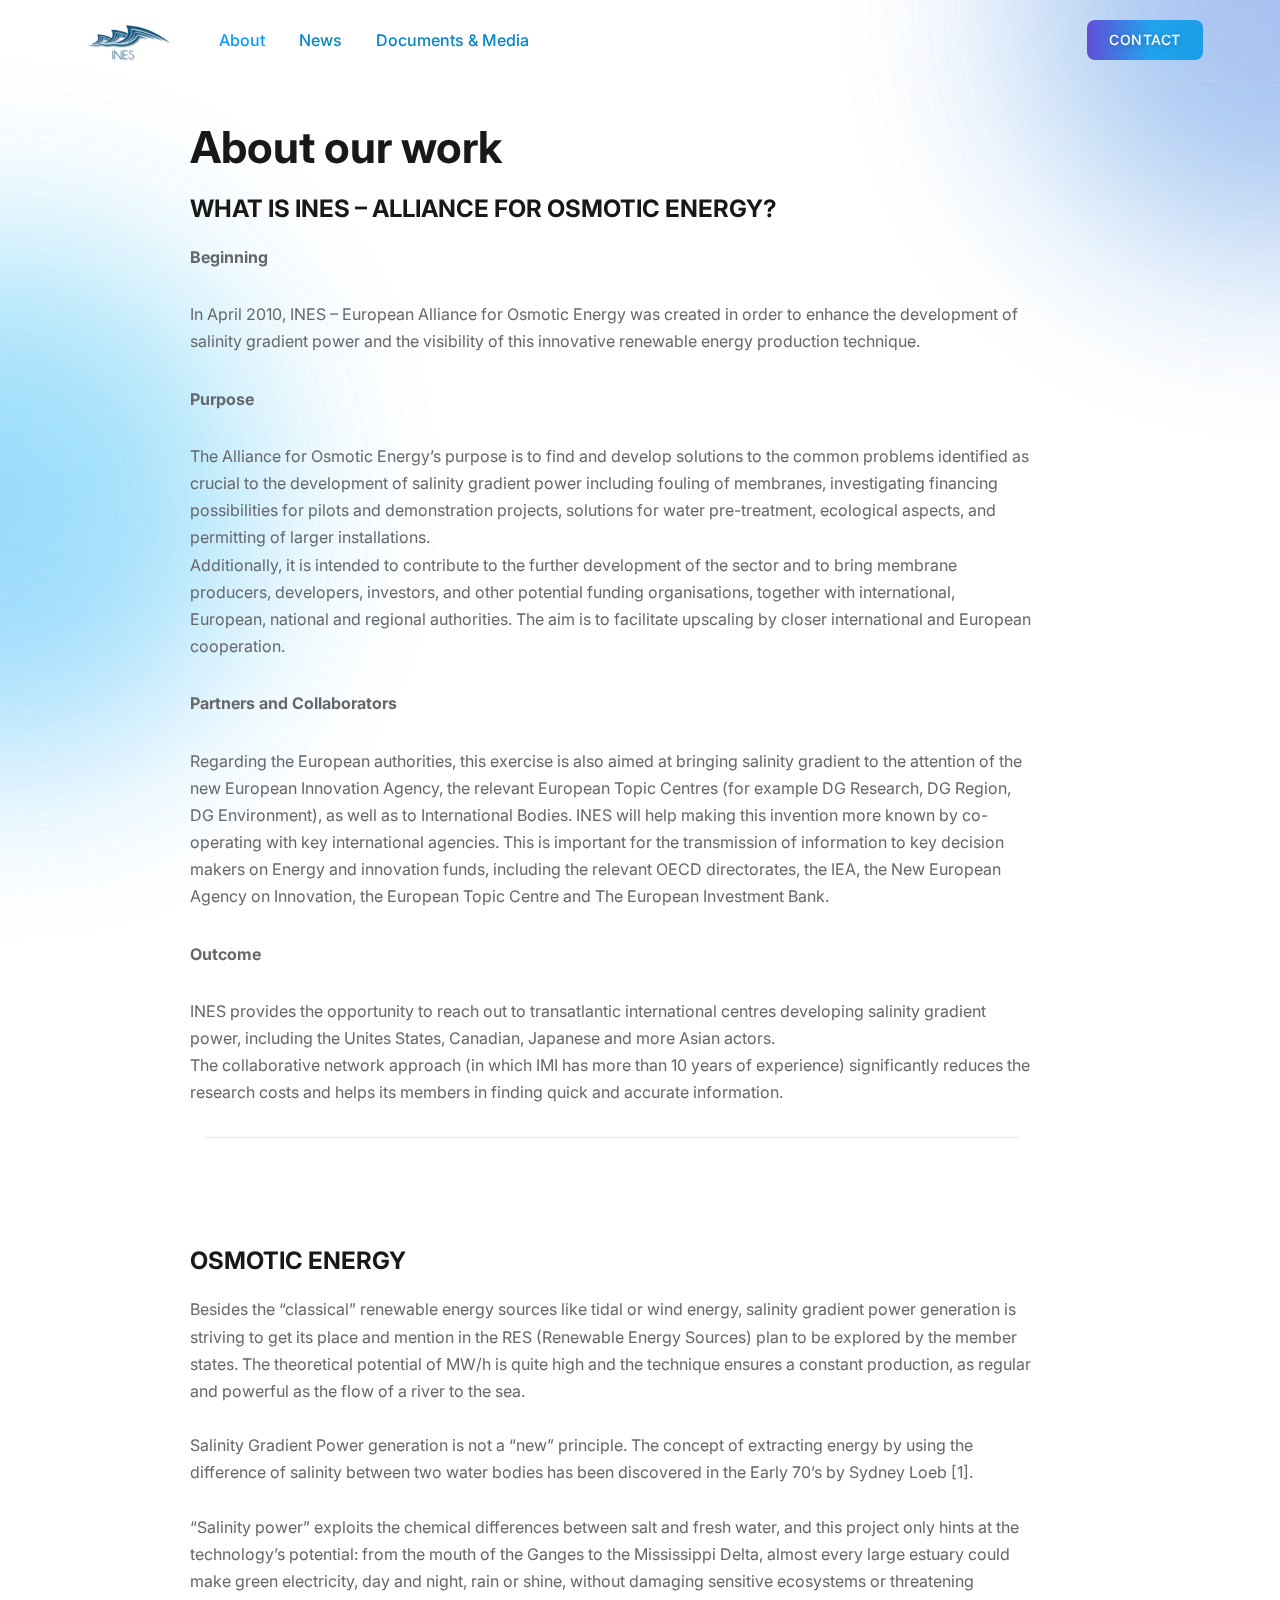
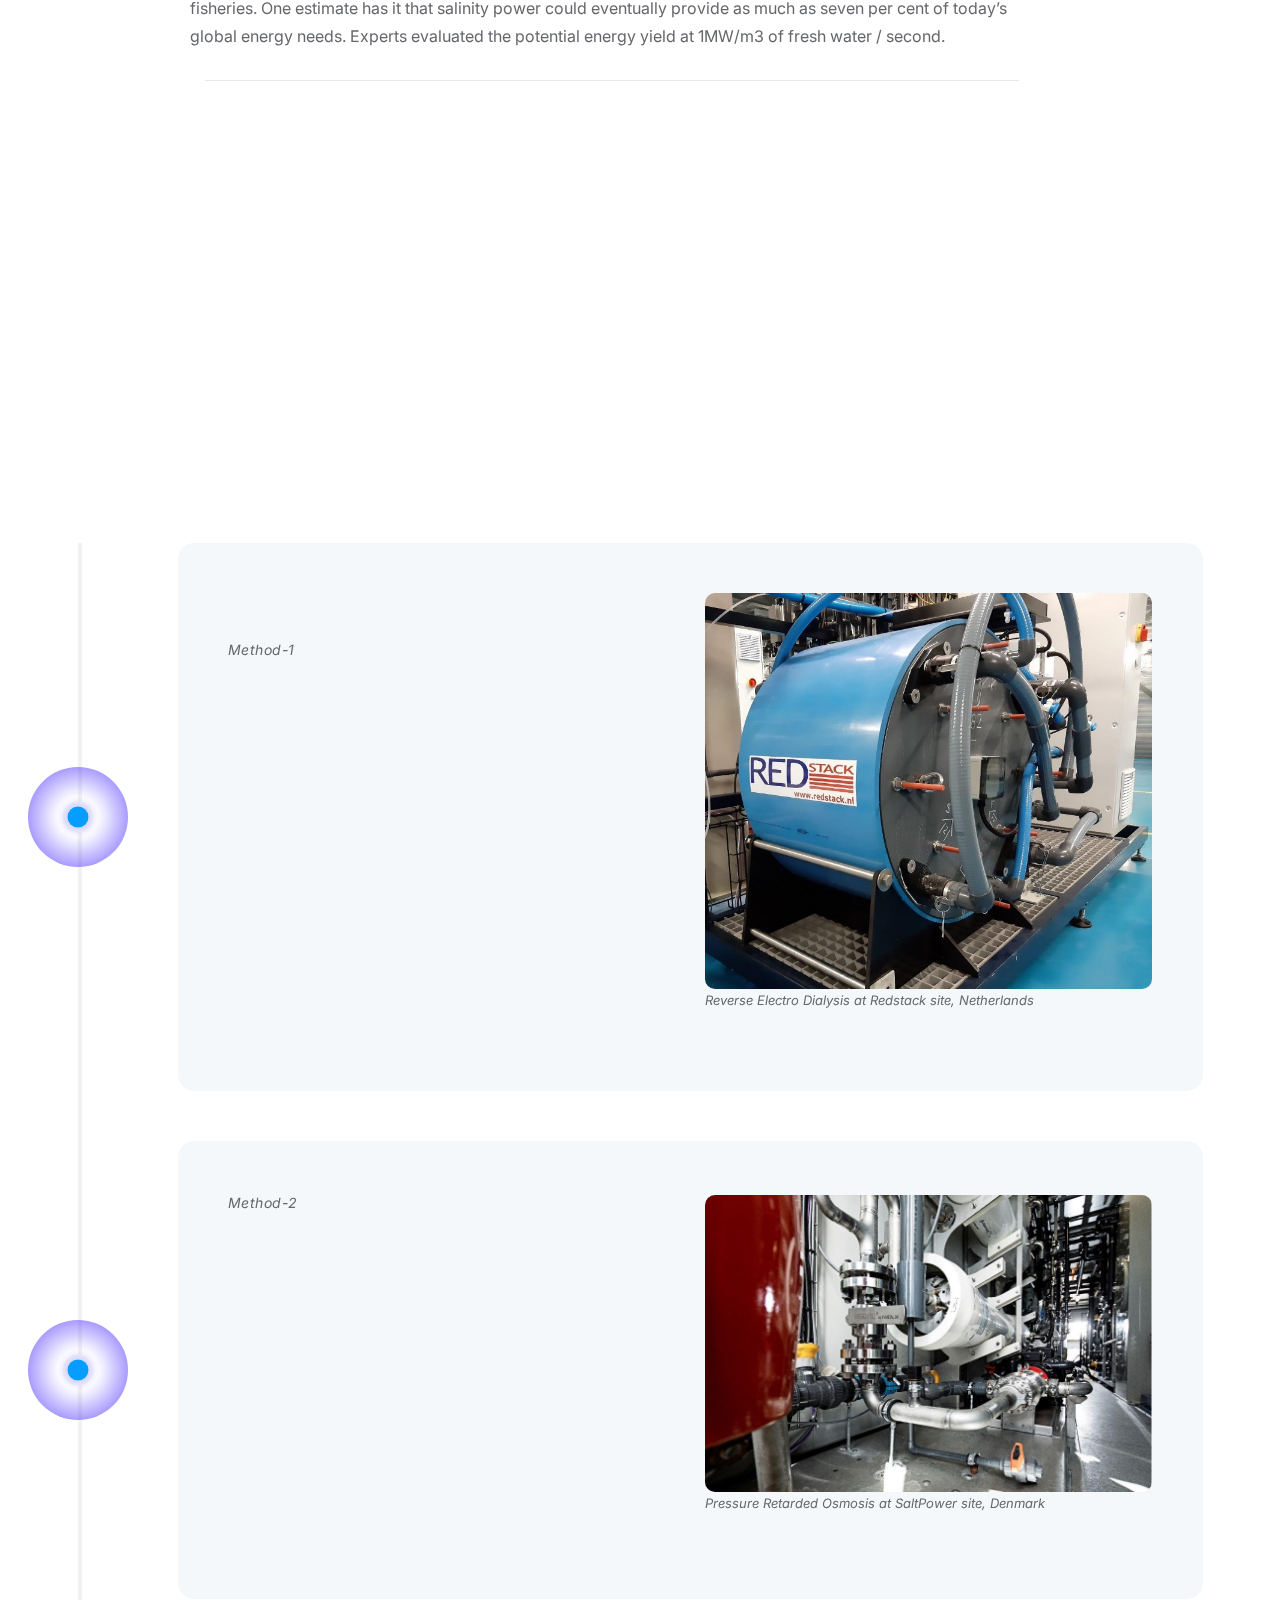
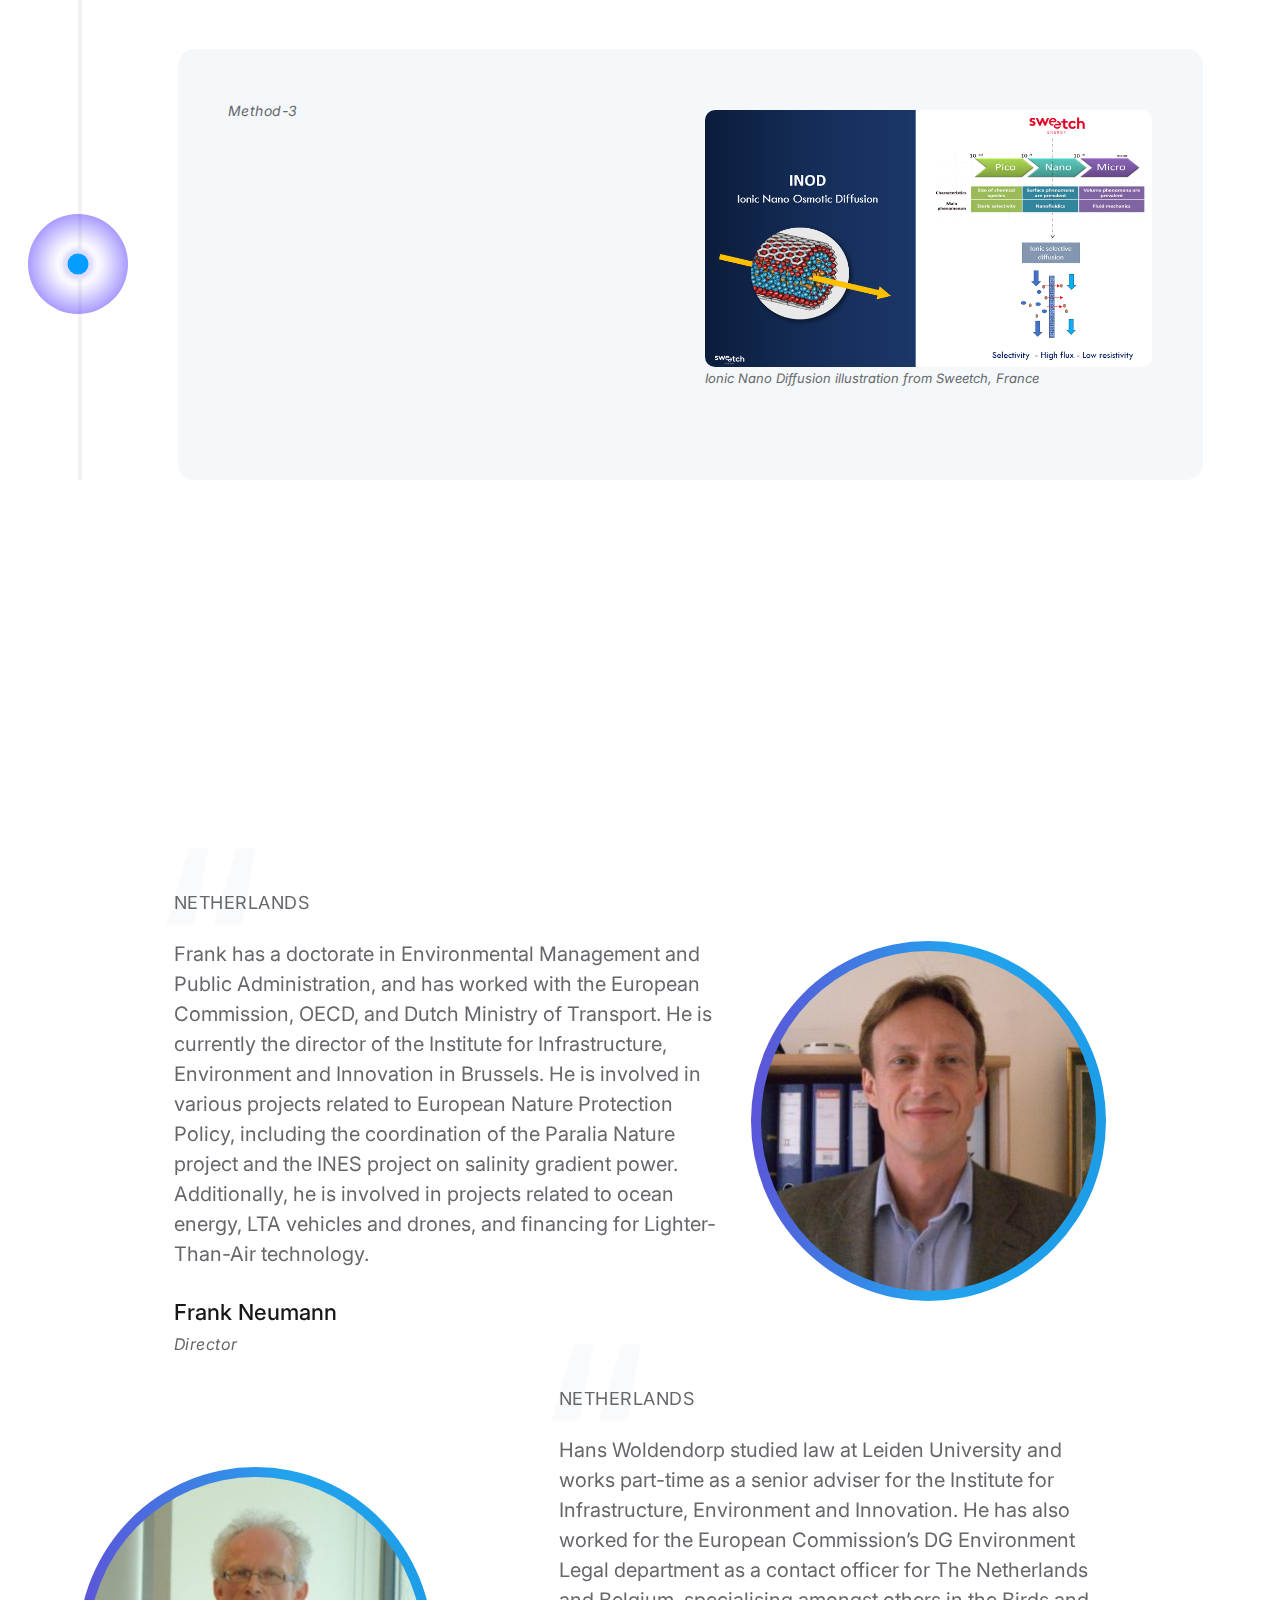
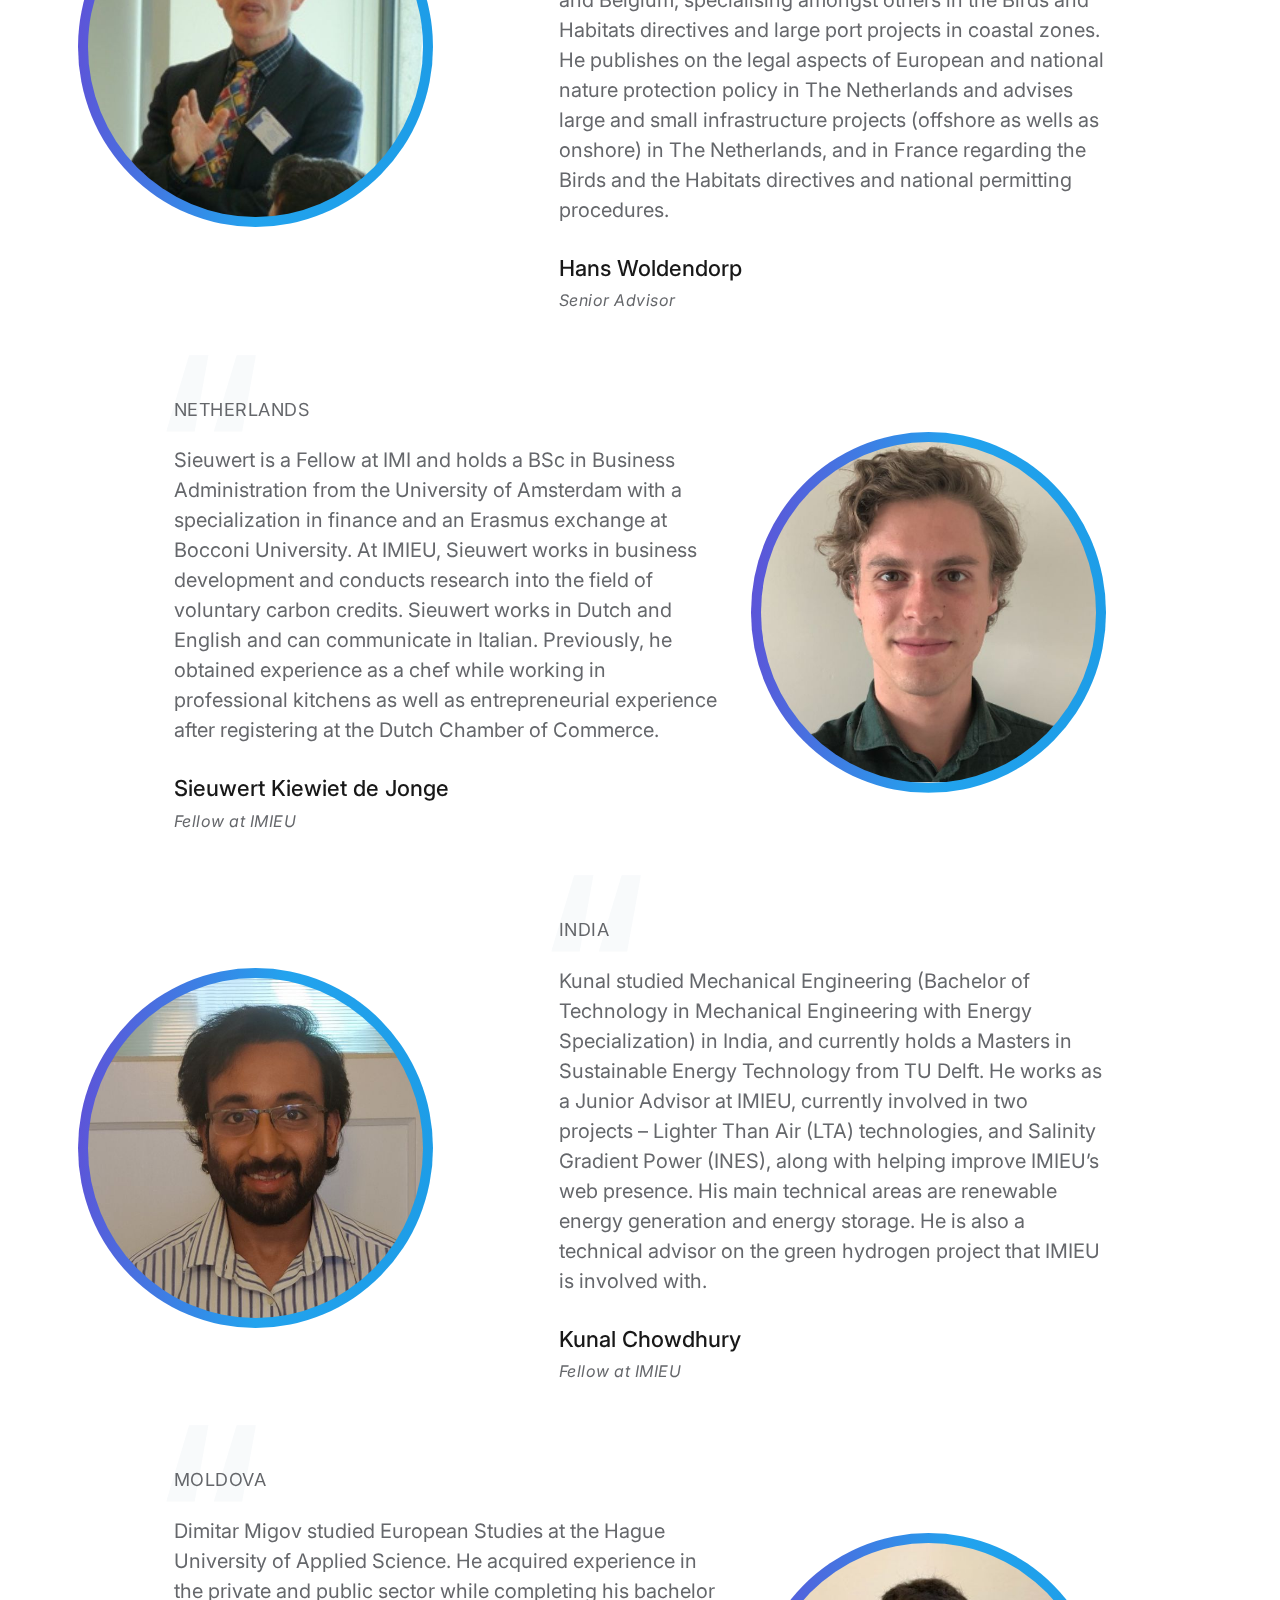
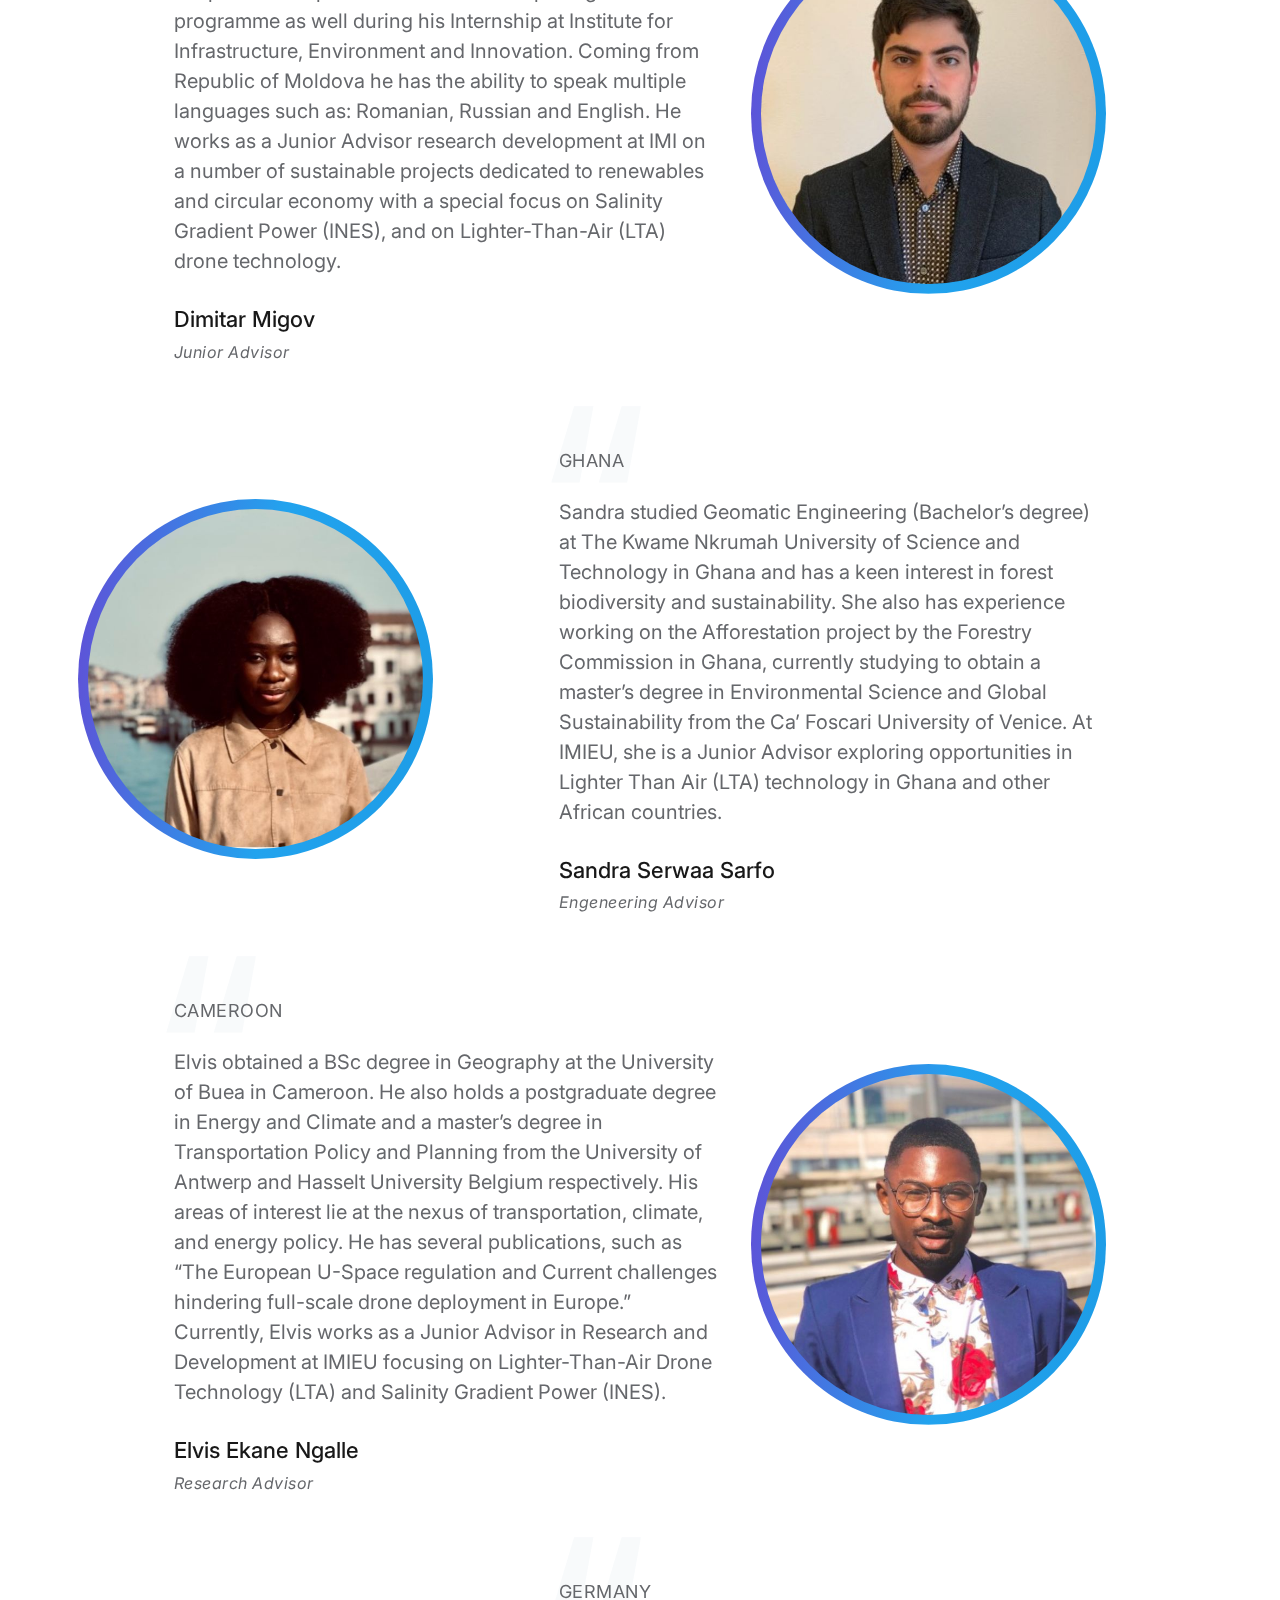
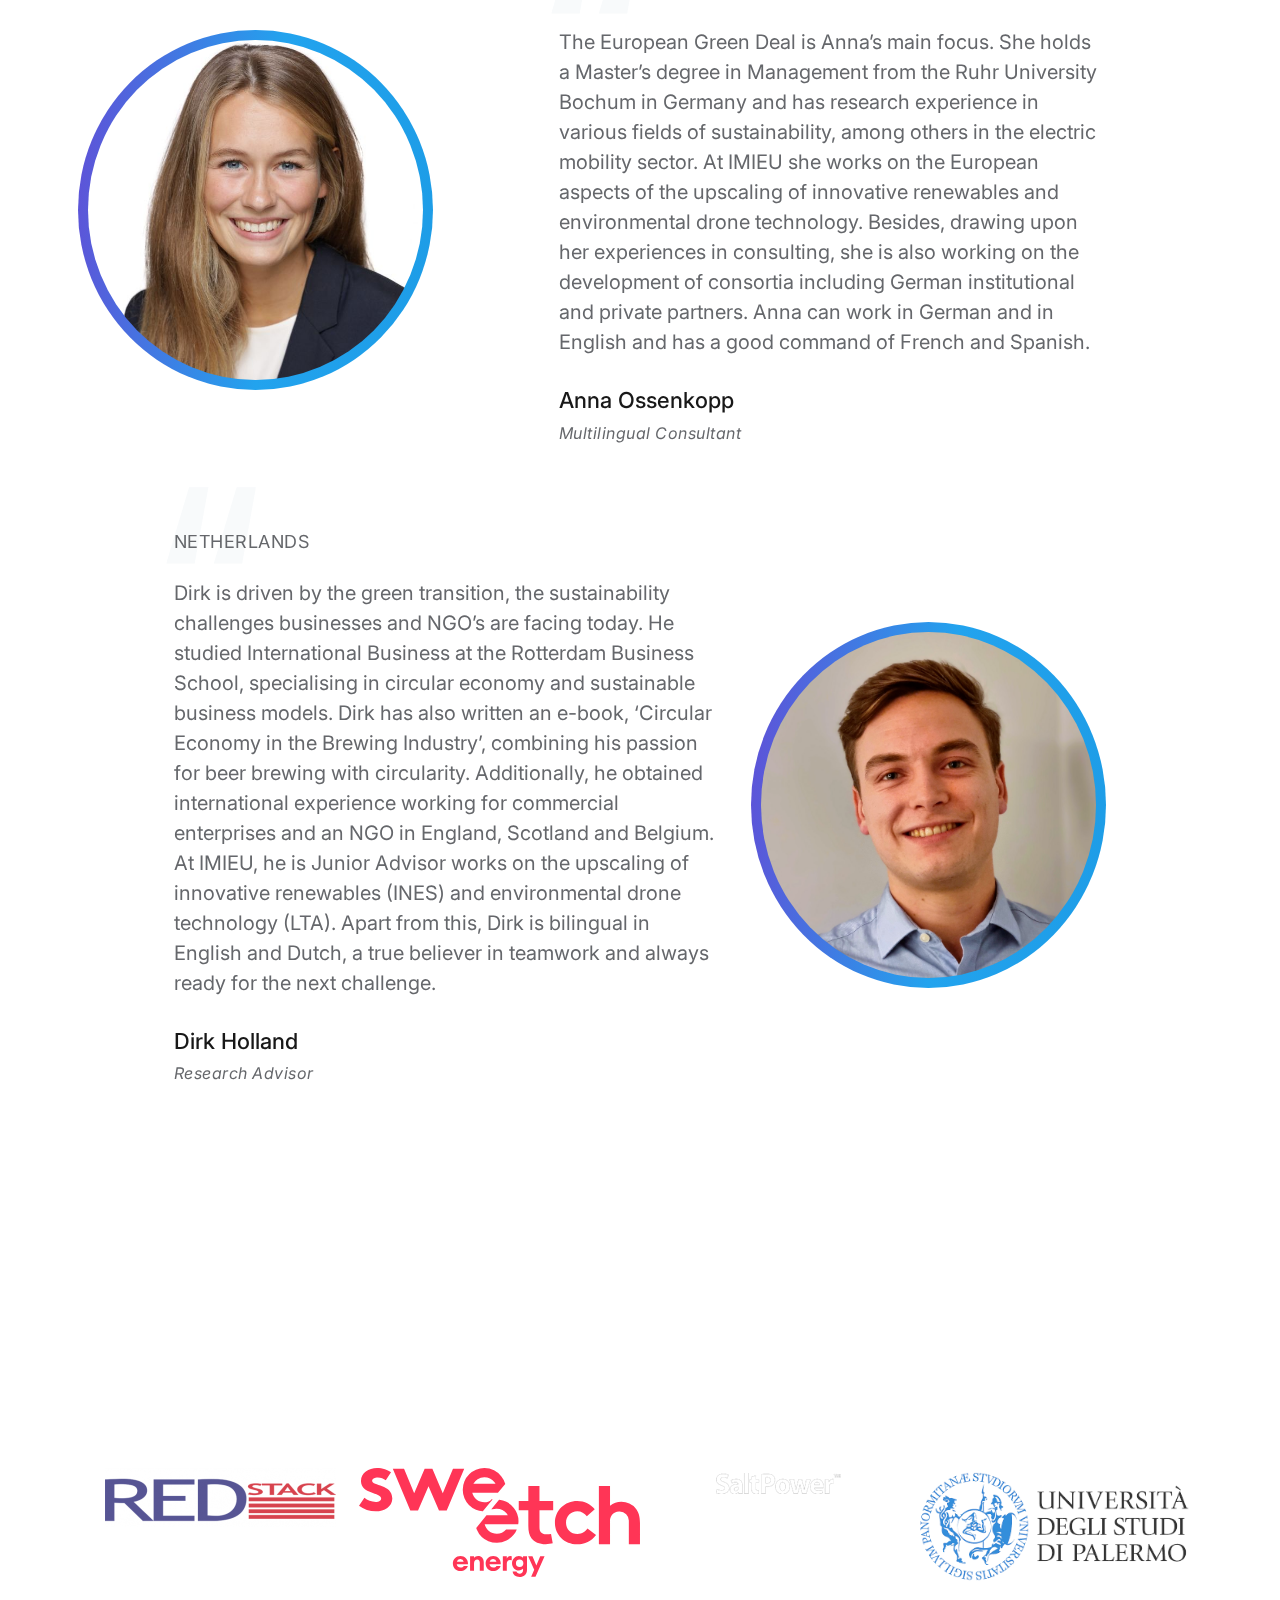
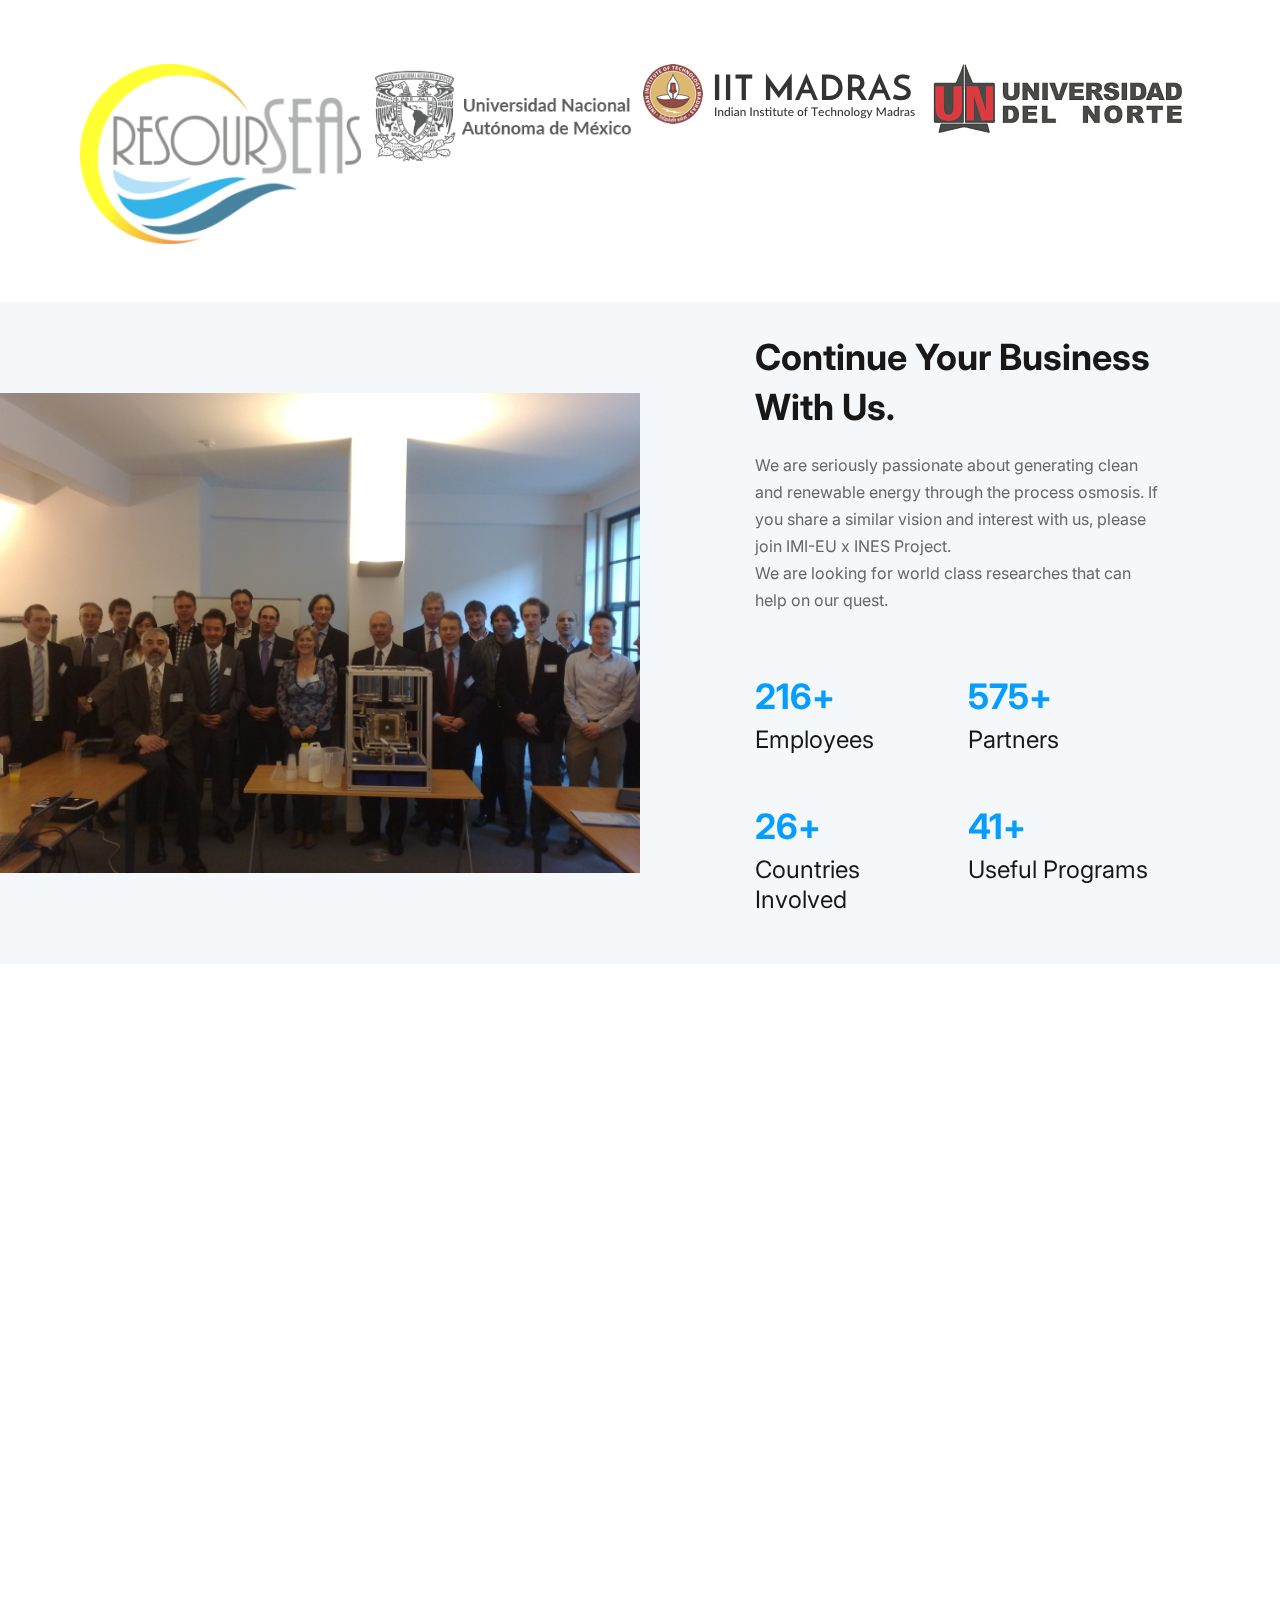
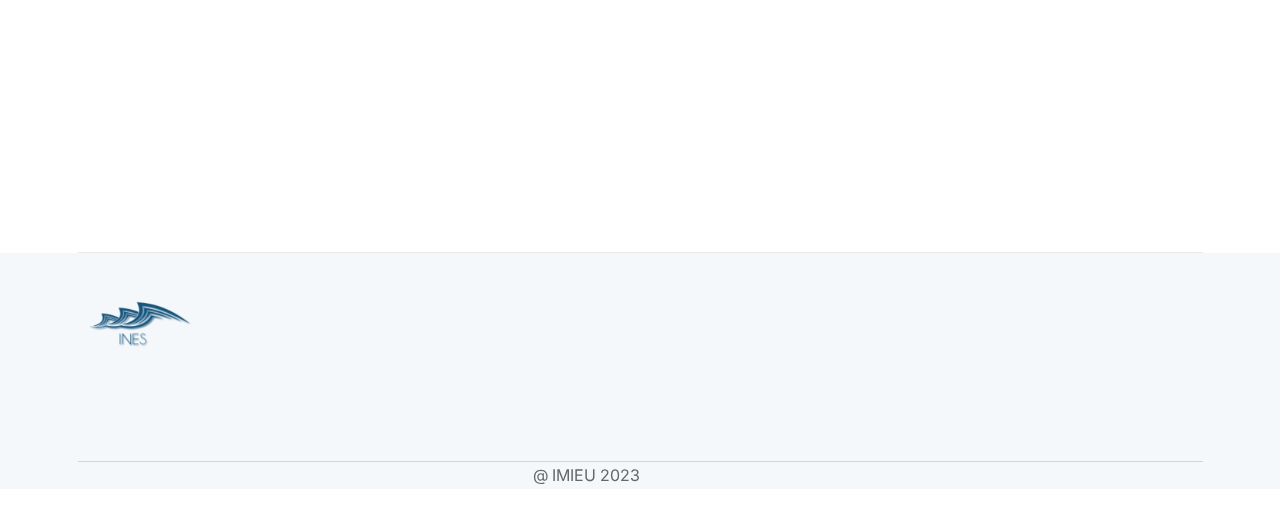
==== commit bf25e798: "fix: Major updates" ====
--- a/about.html
+++ b/about.html
@@ -43,7 +43,7 @@
                               <ul class="mainmenu">
                                   <li><a href="about.html">About</a></li>
                                   <li><a href="news.html">News</a></li>
-                                  <li><a href="results.html">Documents & Results</a></li>
+                                  <li><a href="results.html">Documents & Media</a></li>
                               </ul>
                           </nav>
                       </div>
@@ -53,9 +53,6 @@
                           <div class="header-btn">
                               <a class="btn-default btn-small" href="contact.html">CONTACT</a>
                           </div>
-                          <div class="header-btn">
-                            <a class="btn-default btn-small" style="margin-left: 0.03cm;" href="contact.html">Join Us</a>
-                        </div>
 
                           <!-- Start Mobile-Menu-Bar -->
                           <div class="mobile-menu-bar ml--5 d-block d-lg-none">
@@ -188,7 +185,7 @@
             <div class="col-lg-12">
               <div class="entry-content" style="max-width: 85%; padding-left: 10%;">
                 <h2>About our work</h2>
-                <h4><strong>WHAT IS INES – EUROPEAN ALLIANCE FOR OSMOTIC ENERGY?</strong></h4>
+                <h4><strong>WHAT IS INES – ALLIANCE FOR OSMOTIC ENERGY?</strong></h4>
                 <p><strong>Beginning</strong></p>                
 
                 <p>
@@ -336,7 +333,8 @@
                                           </div>
                                           <div class="col-lg-6 order-1 order-lg-2">
                                               <div class="thumbnail">
-                                                  <img class="w-80" src="assets/images/timeline/RED.png" alt="Reverse Electro Dialysis (RED) method">
+                                                  <img class="w-80" src="assets/images/timeline/Redstack.jpg" alt="Reverse Electro Dialysis (RED) method">
+                                                  <p style="font-style: italic; font-size: small;">Reverse Electro Dialysis at Redstack site, Netherlands</p>
                                               </div>
                                           </div>
                                       </div>
@@ -364,7 +362,8 @@
                                           </div>
                                           <div class="col-lg-6 order-1 order-lg-2">
                                               <div class="thumbnail">
-                                                  <img class="w-80" src="assets/images/timeline/PRO.png" alt="Pressure Retarded Osmosis">
+                                                  <img class="w-80" src="assets/images/timeline/SaltPower.jpg" alt="Pressure Retarded Osmosis">
+                                                  <p style="font-style: italic; font-size: small;">Pressure Retarded Osmosis at SaltPower site, Denmark</p>
                                               </div>
                                           </div>
                                       </div>
@@ -392,7 +391,9 @@
                                         </div>
                                         <div class="col-lg-6 order-1 order-lg-2">
                                             <div class="thumbnail">
-                                                <img class="w-80" src="assets/images/timeline/PRO.png" alt="Nano Tech">
+                                                <img class="w-80" src="assets/images/timeline/NanoSweetch.png" alt="Nano Tech">
+                                                <p style="font-style: italic; font-size: small;">Ionic Nano Diffusion illustration from Sweetch, France</p>
+                                                
                                             </div>
                                         </div>
                                     </div>
@@ -404,74 +405,6 @@
               </div>
           </div>
       </div>
-                <!-- Start Blog Area  -->
-                    <div class="container">
-                        <div class="row">
-                            <div class="col-lg-12">
-                                <div class="section-title text-center" data-sal="slide-up" data-sal-duration="700" data-sal-delay="100">
-                                    <h4 class="subtitle "><span class="theme-gradient">Check the Latest Progress</span></h4>
-                                    <h2 class="title w-600 mb--20">Read our reports</h2>
-                                   
-                                </div>
-                            </div>
-                        </div>
-                        <div class="row row--15">
-        
-                            <div class="col-lg-4 col-md-6 col-sm-12 col-12 mt--30">
-                                <div class="rainbow-card box-card-style-default">
-                                    <div class="inner">
-                                        <div class="thumbnail"><a class="image" href="https://www.irena.org/"><img src="assets/images/blog/blog-01.jpg" alt="Blog Image"></a></div>
-                                        <div class="content">
-                                            <ul class="rainbow-meta-list">
-                                                <li><a href="https://www.irena.org/How-we-work/Europe">IRENA</a></li>
-                                                <li class="separator">&amp;</li>
-                                                <li><a href="https://imieu.eu/">IMI-EU</a></li>
-                                            </ul>
-                                            <h4 class="title"><a href="https://www.irena.org/"> IRENA stands for "International Renewable ENergy Agency" </a></h4>
-                                        </div>
-                                    </div>
-                                </div>
-                            </div>
-        
-                            <div class="col-lg-4 col-md-6 col-sm-12 col-12 mt--30">
-                                <div class="rainbow-card box-card-style-default">
-                                    <div class="inner">
-                                        <div class="thumbnail"><a class="image" target ="_blank" href="assets/reports/Report-Barcelona-2012.pdf"><img src="assets/images/blog/blog-02.jpg" alt="Report Barcelona"></a></div>
-                                        <div class="content">
-                                            <ul class="rainbow-meta-list">
-                                                <li><a href="https://imieu.eu">IMI-EU</a></li>
-                                                <li class="separator"> /</li>
-                                                <li>25-27th April 2012</li>
-                                            </ul>
-                                            <h4 class="title"><a target ="_blank" href="assets/reports/Report-Barcelona-2012.pdf" download>Meeting Report on Salinity Power Generation, Barcelona
-                                                            </a></h4>
-                                        </div>
-                                    </div>
-                                </div>
-                            </div>
-        
-                            <div class="col-lg-4 col-md-6 col-sm-12 col-12 mt--30">
-                                <div class="rainbow-card box-card-style-default">
-                                    <div class="inner">
-                                        <div class="thumbnail">
-                                            <a class="image" target ="_blank" href="assets/reports/Report-Brussels-2012.pdf"><img src="assets/images/blog/blog-03.jpg" alt="Report Brussels"></a>
-                                        </div>
-                                        <div class="content">
-                                            <ul class="rainbow-meta-list">
-                                                <li><a href="https://imieu.eu/">IMI-EU </a></li>
-                                                <li class="separator">/</li>
-                                                <li>20 June 2012</li>
-                                            </ul>
-                                            <h4 class="title"><a target ="_blank" href="assets/reports/Report-Brussels-2012.pdf">Integrated Network for Energy
-                                                from Salinity Gradient Power, Brussels
-                                                    </a></h4>
-                                        </div>
-                                    </div>
-                                </div>
-                            </div>
-                        </div>
-                    </div>
-                <!-- End Blog Area  -->
 
 <!--TEAM-->
 
@@ -747,7 +680,39 @@
                                         </div>
                                     </div>
                                 </div>
-                            </div>
+                            </div><br/><br/>
+
+                            <div class="row">
+                                <div class="col-lg-12 mt--30">
+                                    <div class="testimonial-style-two ">
+                                        <div class="row align-items-center row--20">
+                                            <div class="col-lg-6 col-md-8 offset-lg-1 order-2 order-md-1">
+                                                <div class="content">
+                                                    <span class="form">Netherlands</span>
+                                                    <p class="description" style="font-size: 20px;">
+                                                        Dirk is driven by the green transition, the sustainability challenges businesses and NGO’s are facing today. He
+                                                        studied International Business at the Rotterdam Business School, specialising in circular economy and
+                                                        sustainable business models. Dirk has also written an e-book, ‘Circular Economy in the Brewing Industry’,
+                                                        combining his passion for beer brewing with circularity. Additionally, he obtained international experience
+                                                        working for commercial enterprises and an NGO in England, Scotland and Belgium. At IMIEU, he is Junior
+                                                        Advisor works on the upscaling of innovative renewables (INES) and environmental drone technology (LTA).
+                                                        Apart from this, Dirk is bilingual in English and Dutch, a true believer in teamwork and always ready for the
+                                                        next challenge.</p>
+                                                    <div class="client-info">
+                                                        <h4 class="title">Dirk Holland</h4>
+                                                        <h6 class="subtitle">Research Advisor</h6>
+                                                    </div>
+                                                </div>
+                                            </div>
+                                            <div class="col-lg-4 col-md-4 order-1 order-md-2">
+                                                <div class="thumbnail">
+                                                    <img class="w-100" src="assets/images/testimonial/dirkholland.png" alt="Corporate Template">
+                                                </div>
+                                            </div>
+                                        </div>
+                                    </div>
+                                </div>
+                            </div><br><br>
 
                         </div>
                     </div>
@@ -768,7 +733,7 @@
                 </div>
                 <div class="row mb--20">
                     <div class="col-lg-12 mt--10">
-                        <ul class="brand-list brand-style-2">
+                        <ul class="brand-list brand-style-1 center" >
                             <li><a href="https://redstack.nl/"><img src="assets/images/brand/01.png" alt="Brand Image"></a></li>
                             <li><a href="https://www.sweetch.energy/"><img src="assets/images/brand/02.svg" alt="Brand Image"></a></li>
                             <li><a href="http://www.saltpower.net/"><img src="assets/images/brand/03.png" alt="Brand Image"></a></li>
--- a/assets/css/style.css
+++ b/assets/css/style.css
@@ -82,17 +82,17 @@
 /*-- Variables --*/
 @import url("https://fonts.googleapis.com/css2?family=Inter:wght@300;400;500;600;700;800&display=swap");
 :root {
-  --color-primary: #059DFF;
+  --color-primary: #059dff;
   --color-primary-rgba: rgb(5, 157, 255);
-  --color-primary-rgba-2: rgba(5, 157, 255,0.15);
-  --color-primary-alt: #059DFF;
-  --color-primary-light: #059DFF;
-  --color-primary-lightest: #059DFF;
+  --color-primary-rgba-2: rgba(5, 157, 255, 0.15);
+  --color-primary-alt: #059dff;
+  --color-primary-light: #059dff;
+  --color-primary-lightest: #059dff;
   --color-secondary: #1d9ce6;
-  --color-tertiary: #6549D5;
-  --color-tertiary-alt: #6549D5;
+  --color-tertiary: #6549d5;
+  --color-tertiary-alt: #6549d5;
   --color-pink: #22a3ee;
-  --color-light-green: #36C6F0;
+  --color-light-green: #36c6f0;
   --color-primary-darker: #011827;
   --color-tertiary-darker: #150b40;
   --color-secondary-darker: #190301;
@@ -100,39 +100,39 @@
   --color-pink-darker: #2f011d;
   --color-heading: #ffffff;
   --color-body: #0885c4;
-  --color-dark: #060606;
-  --color-darker: rgba(6, 6, 6, 0.7);
-  --color-darkest: rgba(0, 0, 0, 0.3);
-  --color-black: #000000;
-  --color-black-off: rgba(0,0,0,0.2);
-  --color-blacker: rgba(15, 15, 17, 0);
-  --color-blackest: #0f0f11;
-  --color-border: hsla(0,0%,100%,0.1);
+  --color-dark: #ffffff;
+  --color-darker: rgba(255, 255, 255, 0.7);
+  --color-darkest: rgba(255, 255, 255, 0.3);
+  --color-black: #fffcfc;
+  --color-black-off: rgba(0, 0, 0, 0.2);
+  --color-blacker: rgba(255, 255, 255, 0);
+  --color-blackest: #ffffff;
+  --color-border: hsla(0, 0%, 100%, 0.1);
   --color-lessdark: #1e1e1e;
-  --color-gray: #65676B;
+  --color-gray: #65676b;
   --color-midgray: #878787;
-  --color-light: #E4E6EA;
-  --color-lighter: #CED0D4;
-  --color-lightest: #F0F2F5;
+  --color-light: #e4e6ea;
+  --color-lighter: #ced0d4;
+  --color-lightest: #f0f2f5;
   --color-white: #ffffff;
-  --color-white-off: rgba(255,255,255,0.05);
-  --color-success: #3EB75E;
-  --color-danger: #FF0003;
-  --color-warning: #FF8F3C;
-  --color-info: #1BA2DB;
-  --color-facebook: #3B5997;
-  --color-twitter: #1BA1F2;
-  --color-youtube: #ED4141;
-  --color-linkedin: #0077B5;
-  --color-pinterest: #E60022;
-  --color-instagram: #C231A1;
-  --color-vimeo: #00ADEF;
-  --color-twitch: #6441A3;
+  --color-white-off: rgba(255, 255, 255, 0.05);
+  --color-success: #3eb75e;
+  --color-danger: #ff0003;
+  --color-warning: #ff8f3c;
+  --color-info: #1ba2db;
+  --color-facebook: #3b5997;
+  --color-twitter: #1ba1f2;
+  --color-youtube: #ed4141;
+  --color-linkedin: #0077b5;
+  --color-pinterest: #e60022;
+  --color-instagram: #c231a1;
+  --color-vimeo: #00adef;
+  --color-twitch: #6441a3;
   --color-discord: #7289da;
   --color-extra01: #666666;
   --color-extra02: #606770;
-  --color-extra03: #FBFBFD;
-  --color-extra04: #1A1A1A;
+  --color-extra03: #fbfbfd;
+  --color-extra04: #1a1a1a;
   --color-extra05: #242424;
   --color-extra06: #111424;
   --border-width: 2px;
@@ -146,11 +146,11 @@
   --p-bold: 700;
   --p-extra-bold: 800;
   --p-black: 900;
-  --shadow-primary: 0 0 20px 5px rgba(251,83,67,0.2);
-  --shadow-light: 1px 1px 6px rgba(0,0,0,0.25);
-  --shadow-lighter: 4px 4px 20px 20px rgba(0,0,0,0.01);
+  --shadow-primary: 0 0 20px 5px rgba(251, 83, 67, 0.2);
+  --shadow-light: 1px 1px 6px rgba(0, 0, 0, 0.25);
+  --shadow-lighter: 4px 4px 20px 20px rgba(0, 0, 0, 0.01);
   --transition: 0.3s;
-  --transition-transform: transform .65s cubic-bezier(.23,1,.32,1);
+  --transition-transform: transform 0.65s cubic-bezier(0.23, 1, 0.32, 1);
   --font-primary: "Inter", sans-serif;
   --secondary-font: "Inter", sans-serif;
   --font-awesome: "Font Awesome 5 Pro";
@@ -380,9 +380,9 @@
 }
 
 button,
-html input[type=button],
-input[type=reset],
-input[type=submit] {
+html input[type="button"],
+input[type="reset"],
+input[type="submit"] {
   -webkit-appearance: button;
   -moz-appearance: button;
   appearance: button;
@@ -394,12 +394,12 @@
   cursor: default;
 }
 
-input[type=checkbox],
-input[type=radio] {
+input[type="checkbox"],
+input[type="radio"] {
   padding: 0;
 }
 
-input[type=search] {
+input[type="search"] {
   -webkit-appearance: textfield;
   -moz-appearance: textfield;
   appearance: textfield;
@@ -408,7 +408,7 @@
   width: 270px;
 }
 
-input[type=search]::-webkit-search-decoration {
+input[type="search"]::-webkit-search-decoration {
   -webkit-appearance: none;
   appearance: none;
 }
@@ -551,7 +551,7 @@
   font-family: var(--font-primary);
   color: var(--color-body);
   font-weight: var(--p-regular);
-  background-color: var(--color-dark);
+  background-color: var(--color-light);
   margin: 0;
   padding: 0;
 }
@@ -657,53 +657,53 @@
 
 @media only screen and (min-width: 768px) and (max-width: 991px) {
   h1,
-.h1 {
+  .h1 {
     font-size: 38px;
   }
 
   h2,
-.h2 {
+  .h2 {
     font-size: 32px;
   }
 
   h3,
-.h3 {
+  .h3 {
     font-size: 28px;
   }
 
   h4,
-.h4 {
+  .h4 {
     font-size: 24px;
   }
 
   h5,
-.h5 {
+  .h5 {
     font-size: 18px;
   }
 }
 @media only screen and (max-width: 767px) {
   h1,
-.h1 {
+  .h1 {
     font-size: 34px;
   }
 
   h2,
-.h2 {
+  .h2 {
     font-size: 28px;
   }
 
   h3,
-.h3 {
+  .h3 {
     font-size: 24px;
   }
 
   h4,
-.h4 {
+  .h4 {
     font-size: 20px;
   }
 
   h5,
-.h5 {
+  .h5 {
     font-size: 16px;
   }
 }
@@ -1027,15 +1027,19 @@
 }
 
 /* Radius */
-.filter-button-default button, .rainbow-card .inner .thumbnail .card-image img, .rainbow-card .inner .thumbnail .card-image a, .radius-small {
-  border-radius: var(--radius-small);
-}
-
+.filter-button-default button,
+.rainbow-card .inner .thumbnail .card-image img,
+.rainbow-card .inner .thumbnail .card-image a,
 .radius-small {
   border-radius: var(--radius-small);
 }
 
-.radius, .post-scale {
+.radius-small {
+  border-radius: var(--radius-small);
+}
+
+.radius,
+.post-scale {
   border-radius: var(--radius);
 }
 
@@ -1086,18 +1090,59 @@
 }
 
 /*=============== Style Css =============*/
-.rainbow-meta-list, .advance-pricing .pricing-right .plan-offer-list, .advance-brand, .breadcrumb-inner ul.page-list {
+.rainbow-meta-list,
+.advance-pricing .pricing-right .plan-offer-list,
+.advance-brand,
+.breadcrumb-inner ul.page-list {
   padding: 0;
   margin: 0;
   list-style: none;
 }
 
 .tagcloud a,
-.wp-block-tag-cloud a, .rbt-single-widget.widget_recent_comments ul li span, .rbt-single-widget.widget_recent_entries ul li span, .rbt-single-widget.widget_archive ul li span, .rbt-single-widget.widget_categories ul li span, .rbt-single-widget.widget_meta ul li span, .rbt-single-widget.widget_pages ul li span, .rbt-single-widget.widget_nav_menu ul li span, .rbt-single-widget.widget_recent_comments ul li a, .rbt-single-widget.widget_recent_entries ul li a, .rbt-single-widget.widget_archive ul li a, .rbt-single-widget.widget_categories ul li a, .rbt-single-widget.widget_meta ul li a, .rbt-single-widget.widget_pages ul li a, .rbt-single-widget.widget_nav_menu ul li a, .rainbow-address .inner p a, .rainbow-slick-dot .slick-dots li button::after, .filter-button-default button, .rainbow-card .inner .content .title a, .rainbow-card .inner .thumbnail .card-image img, .rainbow-card, .card-box .inner .content .title a, .service.service__style--2 .content p, .service.service__style--2 .content .title a, .service.service__style--2 .content .title, .service.gallery-style .content p, .service.gallery-style .content .title a, .service.gallery-style .content .title, .service.service__style--1 .content p, .service.service__style--1 .content .title a, .service.service__style--1 .content .title, .service.service__style--1 .icon, .mainmenu-nav .mainmenu li.has-droupdown .submenu li a, .form-group textarea, .form-group input, #scrollUp, ul li a, ol li a {
+.wp-block-tag-cloud a,
+.rbt-single-widget.widget_recent_comments ul li span,
+.rbt-single-widget.widget_recent_entries ul li span,
+.rbt-single-widget.widget_archive ul li span,
+.rbt-single-widget.widget_categories ul li span,
+.rbt-single-widget.widget_meta ul li span,
+.rbt-single-widget.widget_pages ul li span,
+.rbt-single-widget.widget_nav_menu ul li span,
+.rbt-single-widget.widget_recent_comments ul li a,
+.rbt-single-widget.widget_recent_entries ul li a,
+.rbt-single-widget.widget_archive ul li a,
+.rbt-single-widget.widget_categories ul li a,
+.rbt-single-widget.widget_meta ul li a,
+.rbt-single-widget.widget_pages ul li a,
+.rbt-single-widget.widget_nav_menu ul li a,
+.rainbow-address .inner p a,
+.rainbow-slick-dot .slick-dots li button::after,
+.filter-button-default button,
+.rainbow-card .inner .content .title a,
+.rainbow-card .inner .thumbnail .card-image img,
+.rainbow-card,
+.card-box .inner .content .title a,
+.service.service__style--2 .content p,
+.service.service__style--2 .content .title a,
+.service.service__style--2 .content .title,
+.service.gallery-style .content p,
+.service.gallery-style .content .title a,
+.service.gallery-style .content .title,
+.service.service__style--1 .content p,
+.service.service__style--1 .content .title a,
+.service.service__style--1 .content .title,
+.service.service__style--1 .icon,
+.mainmenu-nav .mainmenu li.has-droupdown .submenu li a,
+.form-group textarea,
+.form-group input,
+#scrollUp,
+ul li a,
+ol li a {
   transition: var(--transition);
 }
 
-.bg_image, .bgImagePosition {
+.bg_image,
+.bgImagePosition {
   background-repeat: no-repeat;
   background-size: cover;
   background-position: center center;
@@ -1233,12 +1278,12 @@
 */
 @media only screen and (max-width: 767px) {
   .container,
-.container-fluid,
-.container-lg,
-.container-md,
-.container-sm,
-.container-xl,
-.container-xxl {
+  .container-fluid,
+  .container-lg,
+  .container-md,
+  .container-sm,
+  .container-xl,
+  .container-xxl {
     padding-right: 15px;
     padding-left: 15px;
   }
@@ -1278,15 +1323,15 @@
 }
 
 .bg-color-grey {
-  background: #F0F2F5;
+  background: #f0f2f5;
 }
 
 .bg-color-white {
-  background: #FFFFFF;
+  background: #ffffff;
 }
 
 .bg-color-black {
-  background: #1A1A1A;
+  background: #1a1a1a;
 }
 
 .bg-color-extra03 {
@@ -1443,7 +1488,7 @@
   margin-left: 0px;
   margin-right: 0px;
 }
-.row--0 > [class*=col] {
+.row--0 > [class*="col"] {
   padding-left: 0px;
   padding-right: 0px;
 }
@@ -1452,7 +1497,7 @@
   margin-left: -5px;
   margin-right: -5px;
 }
-.row--5 > [class*=col] {
+.row--5 > [class*="col"] {
   padding-left: 5px;
   padding-right: 5px;
 }
@@ -1461,7 +1506,7 @@
   margin-left: -10px;
   margin-right: -10px;
 }
-.row--10 > [class*=col] {
+.row--10 > [class*="col"] {
   padding-left: 10px;
   padding-right: 10px;
 }
@@ -1470,7 +1515,7 @@
   margin-left: -15px;
   margin-right: -15px;
 }
-.row--15 > [class*=col] {
+.row--15 > [class*="col"] {
   padding-left: 15px;
   padding-right: 15px;
 }
@@ -1503,30 +1548,35 @@
     margin-right: -15px !important;
   }
 }
-.row--20 > [class*=col], .row--20 > [class*=col-] {
+.row--20 > [class*="col"],
+.row--20 > [class*="col-"] {
   padding-left: 20px;
   padding-right: 20px;
 }
 @media only screen and (min-width: 1200px) and (max-width: 1599px) {
-  .row--20 > [class*=col], .row--20 > [class*=col-] {
+  .row--20 > [class*="col"],
+  .row--20 > [class*="col-"] {
     padding-left: 15px;
     padding-right: 15px;
   }
 }
 @media only screen and (min-width: 992px) and (max-width: 1199px) {
-  .row--20 > [class*=col], .row--20 > [class*=col-] {
+  .row--20 > [class*="col"],
+  .row--20 > [class*="col-"] {
     padding-left: 15px;
     padding-right: 15px;
   }
 }
 @media only screen and (min-width: 768px) and (max-width: 991px) {
-  .row--20 > [class*=col], .row--20 > [class*=col-] {
+  .row--20 > [class*="col"],
+  .row--20 > [class*="col-"] {
     padding-left: 15px !important;
     padding-right: 15px !important;
   }
 }
 @media only screen and (max-width: 767px) {
-  .row--20 > [class*=col], .row--20 > [class*=col-] {
+  .row--20 > [class*="col"],
+  .row--20 > [class*="col-"] {
     padding-left: 15px !important;
     padding-right: 15px !important;
   }
@@ -1560,30 +1610,35 @@
     margin-right: -15px !important;
   }
 }
-.row--25 > [class*=col], .row--25 > [class*=col-] {
+.row--25 > [class*="col"],
+.row--25 > [class*="col-"] {
   padding-left: 25px;
   padding-right: 25px;
 }
 @media only screen and (min-width: 1200px) and (max-width: 1599px) {
-  .row--25 > [class*=col], .row--25 > [class*=col-] {
+  .row--25 > [class*="col"],
+  .row--25 > [class*="col-"] {
     padding-left: 15px;
     padding-right: 15px;
   }
 }
 @media only screen and (min-width: 992px) and (max-width: 1199px) {
-  .row--25 > [class*=col], .row--25 > [class*=col-] {
+  .row--25 > [class*="col"],
+  .row--25 > [class*="col-"] {
     padding-left: 15px;
     padding-right: 15px;
   }
 }
 @media only screen and (min-width: 768px) and (max-width: 991px) {
-  .row--25 > [class*=col], .row--25 > [class*=col-] {
+  .row--25 > [class*="col"],
+  .row--25 > [class*="col-"] {
     padding-left: 15px !important;
     padding-right: 15px !important;
   }
 }
 @media only screen and (max-width: 767px) {
-  .row--25 > [class*=col], .row--25 > [class*=col-] {
+  .row--25 > [class*="col"],
+  .row--25 > [class*="col-"] {
     padding-left: 15px !important;
     padding-right: 15px !important;
   }
@@ -1617,30 +1672,35 @@
     margin-right: -15px !important;
   }
 }
-.row--30 > [class*=col], .row--30 > [class*=col-] {
+.row--30 > [class*="col"],
+.row--30 > [class*="col-"] {
   padding-left: 30px;
   padding-right: 30px;
 }
 @media only screen and (min-width: 1200px) and (max-width: 1599px) {
-  .row--30 > [class*=col], .row--30 > [class*=col-] {
+  .row--30 > [class*="col"],
+  .row--30 > [class*="col-"] {
     padding-left: 15px;
     padding-right: 15px;
   }
 }
 @media only screen and (min-width: 992px) and (max-width: 1199px) {
-  .row--30 > [class*=col], .row--30 > [class*=col-] {
+  .row--30 > [class*="col"],
+  .row--30 > [class*="col-"] {
     padding-left: 15px;
     padding-right: 15px;
   }
 }
 @media only screen and (min-width: 768px) and (max-width: 991px) {
-  .row--30 > [class*=col], .row--30 > [class*=col-] {
+  .row--30 > [class*="col"],
+  .row--30 > [class*="col-"] {
     padding-left: 15px !important;
     padding-right: 15px !important;
   }
 }
 @media only screen and (max-width: 767px) {
-  .row--30 > [class*=col], .row--30 > [class*=col-] {
+  .row--30 > [class*="col"],
+  .row--30 > [class*="col-"] {
     padding-left: 15px !important;
     padding-right: 15px !important;
   }
@@ -1674,30 +1734,35 @@
     margin-right: -15px !important;
   }
 }
-.row--45 > [class*=col], .row--45 > [class*=col-] {
+.row--45 > [class*="col"],
+.row--45 > [class*="col-"] {
   padding-left: 45px;
   padding-right: 45px;
 }
 @media only screen and (min-width: 1200px) and (max-width: 1599px) {
-  .row--45 > [class*=col], .row--45 > [class*=col-] {
+  .row--45 > [class*="col"],
+  .row--45 > [class*="col-"] {
     padding-left: 15px;
     padding-right: 15px;
   }
 }
 @media only screen and (min-width: 992px) and (max-width: 1199px) {
-  .row--45 > [class*=col], .row--45 > [class*=col-] {
+  .row--45 > [class*="col"],
+  .row--45 > [class*="col-"] {
     padding-left: 15px;
     padding-right: 15px;
   }
 }
 @media only screen and (min-width: 768px) and (max-width: 991px) {
-  .row--45 > [class*=col], .row--45 > [class*=col-] {
+  .row--45 > [class*="col"],
+  .row--45 > [class*="col-"] {
     padding-left: 15px !important;
     padding-right: 15px !important;
   }
 }
 @media only screen and (max-width: 767px) {
-  .row--45 > [class*=col], .row--45 > [class*=col-] {
+  .row--45 > [class*="col"],
+  .row--45 > [class*="col-"] {
     padding-left: 15px !important;
     padding-right: 15px !important;
   }
@@ -1731,30 +1796,35 @@
     margin-right: -15px !important;
   }
 }
-.row--40 > [class*=col], .row--40 > [class*=col-] {
+.row--40 > [class*="col"],
+.row--40 > [class*="col-"] {
   padding-left: 40px;
   padding-right: 40px;
 }
 @media only screen and (min-width: 1200px) and (max-width: 1599px) {
-  .row--40 > [class*=col], .row--40 > [class*=col-] {
+  .row--40 > [class*="col"],
+  .row--40 > [class*="col-"] {
     padding-left: 15px;
     padding-right: 15px;
   }
 }
 @media only screen and (min-width: 992px) and (max-width: 1199px) {
-  .row--40 > [class*=col], .row--40 > [class*=col-] {
+  .row--40 > [class*="col"],
+  .row--40 > [class*="col-"] {
     padding-left: 15px;
     padding-right: 15px;
   }
 }
 @media only screen and (min-width: 768px) and (max-width: 991px) {
-  .row--40 > [class*=col], .row--40 > [class*=col-] {
+  .row--40 > [class*="col"],
+  .row--40 > [class*="col-"] {
     padding-left: 15px !important;
     padding-right: 15px !important;
   }
 }
 @media only screen and (max-width: 767px) {
-  .row--40 > [class*=col], .row--40 > [class*=col-] {
+  .row--40 > [class*="col"],
+  .row--40 > [class*="col-"] {
     padding-left: 15px !important;
     padding-right: 15px !important;
   }
@@ -1788,30 +1858,35 @@
     margin-right: -15px !important;
   }
 }
-.row--60 > [class*=col], .row--60 > [class*=col-] {
+.row--60 > [class*="col"],
+.row--60 > [class*="col-"] {
   padding-left: 60px;
   padding-right: 60px;
 }
 @media only screen and (min-width: 1200px) and (max-width: 1599px) {
-  .row--60 > [class*=col], .row--60 > [class*=col-] {
+  .row--60 > [class*="col"],
+  .row--60 > [class*="col-"] {
     padding-left: 15px;
     padding-right: 15px;
   }
 }
 @media only screen and (min-width: 992px) and (max-width: 1199px) {
-  .row--60 > [class*=col], .row--60 > [class*=col-] {
+  .row--60 > [class*="col"],
+  .row--60 > [class*="col-"] {
     padding-left: 15px;
     padding-right: 15px;
   }
 }
 @media only screen and (min-width: 768px) and (max-width: 991px) {
-  .row--60 > [class*=col], .row--60 > [class*=col-] {
+  .row--60 > [class*="col"],
+  .row--60 > [class*="col-"] {
     padding-left: 15px !important;
     padding-right: 15px !important;
   }
 }
 @media only screen and (max-width: 767px) {
-  .row--60 > [class*=col], .row--60 > [class*=col-] {
+  .row--60 > [class*="col"],
+  .row--60 > [class*="col-"] {
     padding-left: 15px !important;
     padding-right: 15px !important;
   }
@@ -2184,13 +2259,13 @@
 
 @media only screen and (min-width: 768px) and (max-width: 991px) {
   .pb--165,
-.pb--85 {
+  .pb--85 {
     padding-bottom: 80px !important;
   }
 }
 @media only screen and (max-width: 767px) {
   .pb--165,
-.pb--85 {
+  .pb--85 {
     padding-bottom: 60px !important;
   }
 }
@@ -2222,17 +2297,17 @@
 
 @media only screen and (min-width: 768px) and (max-width: 991px) {
   .pb--165,
-.pb--120,
-.pb--85,
-.pb--165 {
+  .pb--120,
+  .pb--85,
+  .pb--165 {
     padding-bottom: 80px !important;
   }
 }
 @media only screen and (max-width: 767px) {
   .pb--165,
-.pb--120,
-.pb--85,
-.pb--165 {
+  .pb--120,
+  .pb--85,
+  .pb--165 {
     padding-bottom: 60px !important;
   }
 }
@@ -7681,8 +7756,16 @@
     Common Style Css
 ==========================*/
 /* Theme Gradient */
-.theme-gradient, .counter-style-1 .count-number {
-  background: linear-gradient(95deg, var(--color-primary) 15%, var(--color-tertiary) 45%, var(--color-pink) 75%, var(--color-secondary) 100%) 98%/200% 100%;
+.theme-gradient,
+.counter-style-1 .count-number {
+  background: linear-gradient(
+      95deg,
+      var(--color-primary) 15%,
+      var(--color-tertiary) 45%,
+      var(--color-pink) 75%,
+      var(--color-secondary) 100%
+    )
+    98%/200% 100%;
   text-transform: capitalize;
   -webkit-background-clip: text;
   background-clip: text;
@@ -7690,21 +7773,38 @@
 }
 
 .bg-lessdark-gradient {
-  background: linear-gradient(180deg, var(--color-lessdark) 20%, rgba(19, 19, 19, 0.4));
+  background: linear-gradient(
+    180deg,
+    var(--color-lessdark) 20%,
+    rgba(19, 19, 19, 0.4)
+  );
 }
 
 .bg-theme-gradient {
   background-color: transparent;
-  background-image: linear-gradient(90deg, var(--color-primary-lightest) 10%, var(--color-primary-alt) 50%, var(--color-tertiary-alt) 90%);
+  background-image: linear-gradient(
+    90deg,
+    var(--color-primary-lightest) 10%,
+    var(--color-primary-alt) 50%,
+    var(--color-tertiary-alt) 90%
+  );
 }
 
 .bg-primary-gradient {
   background-color: var(--color-primary);
-  background: linear-gradient(95deg, var(--color-primary) 15%, var(--color-tertiary) 45%, var(--color-pink) 75%, var(--color-secondary) 100%) 95%/200% 100%;
+  background: linear-gradient(
+      95deg,
+      var(--color-primary) 15%,
+      var(--color-tertiary) 45%,
+      var(--color-pink) 75%,
+      var(--color-secondary) 100%
+    )
+    95%/200% 100%;
 }
 
 @media all and (-ms-high-contrast: none), (-ms-high-contrast: active) {
-  .theme-gradient, .counter-style-1 .count-number {
+  .theme-gradient,
+  .counter-style-1 .count-number {
     color: var(--color-secondary);
     background: none !important;
   }
@@ -7926,9 +8026,9 @@
 
 /* ========= Forms Styles ========= */
 button,
-[type=button],
-[type=reset],
-[type=submit] {
+[type="button"],
+[type="reset"],
+[type="submit"] {
   -webkit-appearance: button;
 }
 
@@ -7962,11 +8062,11 @@
   padding-right: 30px;
 }
 
-input[type=text],
-input[type=password],
-input[type=email],
-input[type=number],
-input[type=tel],
+input[type="text"],
+input[type="password"],
+input[type="email"],
+input[type="number"],
+input[type="tel"],
 textarea {
   font-size: 16px;
   font-weight: 400;
@@ -7982,215 +8082,233 @@
   color: var(--color-body);
   /* -- Placeholder -- */
 }
-input[type=text]::placeholder,
-input[type=password]::placeholder,
-input[type=email]::placeholder,
-input[type=number]::placeholder,
-input[type=tel]::placeholder,
+input[type="text"]::placeholder,
+input[type="password"]::placeholder,
+input[type="email"]::placeholder,
+input[type="number"]::placeholder,
+input[type="tel"]::placeholder,
 textarea::placeholder {
   color: var(--body-color);
   /* Firefox */
   opacity: 1;
 }
-input[type=text]:-ms-input-placeholder,
-input[type=password]:-ms-input-placeholder,
-input[type=email]:-ms-input-placeholder,
-input[type=number]:-ms-input-placeholder,
-input[type=tel]:-ms-input-placeholder,
+input[type="text"]:-ms-input-placeholder,
+input[type="password"]:-ms-input-placeholder,
+input[type="email"]:-ms-input-placeholder,
+input[type="number"]:-ms-input-placeholder,
+input[type="tel"]:-ms-input-placeholder,
 textarea:-ms-input-placeholder {
   /* Internet Explorer 10-11 */
   color: var(--body-color);
   opacity: 1;
 }
-input[type=text]::-ms-input-placeholder,
-input[type=password]::-ms-input-placeholder,
-input[type=email]::-ms-input-placeholder,
-input[type=number]::-ms-input-placeholder,
-input[type=tel]::-ms-input-placeholder,
+input[type="text"]::-ms-input-placeholder,
+input[type="password"]::-ms-input-placeholder,
+input[type="email"]::-ms-input-placeholder,
+input[type="number"]::-ms-input-placeholder,
+input[type="tel"]::-ms-input-placeholder,
 textarea::-ms-input-placeholder {
   /* Microsoft Edge */
   color: var(--body-color);
   opacity: 1;
 }
-input[type=text].p-holder__active, .input-active input[type=text], input[type=text].input-active,
-input[type=password].p-holder__active,
-.input-active input[type=password],
-input[type=password].input-active,
-input[type=email].p-holder__active,
-.input-active input[type=email],
-input[type=email].input-active,
-input[type=number].p-holder__active,
-.input-active input[type=number],
-input[type=number].input-active,
-input[type=tel].p-holder__active,
-.input-active input[type=tel],
-input[type=tel].input-active,
+input[type="text"].p-holder__active,
+.input-active input[type="text"],
+input[type="text"].input-active,
+input[type="password"].p-holder__active,
+.input-active input[type="password"],
+input[type="password"].input-active,
+input[type="email"].p-holder__active,
+.input-active input[type="email"],
+input[type="email"].input-active,
+input[type="number"].p-holder__active,
+.input-active input[type="number"],
+input[type="number"].input-active,
+input[type="tel"].p-holder__active,
+.input-active input[type="tel"],
+input[type="tel"].input-active,
 textarea.p-holder__active,
 textarea.input-active {
   border-color: var(--color-primary);
   /* -- Placeholder -- */
 }
-input[type=text].p-holder__active::placeholder, .input-active input[type=text]::placeholder, input[type=text].input-active::placeholder,
-input[type=password].p-holder__active::placeholder,
-.input-active input[type=password]::placeholder,
-input[type=password].input-active::placeholder,
-input[type=email].p-holder__active::placeholder,
-.input-active input[type=email]::placeholder,
-input[type=email].input-active::placeholder,
-input[type=number].p-holder__active::placeholder,
-.input-active input[type=number]::placeholder,
-input[type=number].input-active::placeholder,
-input[type=tel].p-holder__active::placeholder,
-.input-active input[type=tel]::placeholder,
-input[type=tel].input-active::placeholder,
+input[type="text"].p-holder__active::placeholder,
+.input-active input[type="text"]::placeholder,
+input[type="text"].input-active::placeholder,
+input[type="password"].p-holder__active::placeholder,
+.input-active input[type="password"]::placeholder,
+input[type="password"].input-active::placeholder,
+input[type="email"].p-holder__active::placeholder,
+.input-active input[type="email"]::placeholder,
+input[type="email"].input-active::placeholder,
+input[type="number"].p-holder__active::placeholder,
+.input-active input[type="number"]::placeholder,
+input[type="number"].input-active::placeholder,
+input[type="tel"].p-holder__active::placeholder,
+.input-active input[type="tel"]::placeholder,
+input[type="tel"].input-active::placeholder,
 textarea.p-holder__active::placeholder,
 textarea.input-active::placeholder {
   color: var(--color-primary);
   /* Firefox */
   opacity: 1;
 }
-input[type=text].p-holder__active:-ms-input-placeholder, .input-active input[type=text]:-ms-input-placeholder, input[type=text].input-active:-ms-input-placeholder,
-input[type=password].p-holder__active:-ms-input-placeholder,
-.input-active input[type=password]:-ms-input-placeholder,
-input[type=password].input-active:-ms-input-placeholder,
-input[type=email].p-holder__active:-ms-input-placeholder,
-.input-active input[type=email]:-ms-input-placeholder,
-input[type=email].input-active:-ms-input-placeholder,
-input[type=number].p-holder__active:-ms-input-placeholder,
-.input-active input[type=number]:-ms-input-placeholder,
-input[type=number].input-active:-ms-input-placeholder,
-input[type=tel].p-holder__active:-ms-input-placeholder,
-.input-active input[type=tel]:-ms-input-placeholder,
-input[type=tel].input-active:-ms-input-placeholder,
+input[type="text"].p-holder__active:-ms-input-placeholder,
+.input-active input[type="text"]:-ms-input-placeholder,
+input[type="text"].input-active:-ms-input-placeholder,
+input[type="password"].p-holder__active:-ms-input-placeholder,
+.input-active input[type="password"]:-ms-input-placeholder,
+input[type="password"].input-active:-ms-input-placeholder,
+input[type="email"].p-holder__active:-ms-input-placeholder,
+.input-active input[type="email"]:-ms-input-placeholder,
+input[type="email"].input-active:-ms-input-placeholder,
+input[type="number"].p-holder__active:-ms-input-placeholder,
+.input-active input[type="number"]:-ms-input-placeholder,
+input[type="number"].input-active:-ms-input-placeholder,
+input[type="tel"].p-holder__active:-ms-input-placeholder,
+.input-active input[type="tel"]:-ms-input-placeholder,
+input[type="tel"].input-active:-ms-input-placeholder,
 textarea.p-holder__active:-ms-input-placeholder,
 textarea.input-active:-ms-input-placeholder {
   /* Internet Explorer 10-11 */
   color: var(--color-primary);
 }
-input[type=text].p-holder__active::-ms-input-placeholder, .input-active input[type=text]::-ms-input-placeholder, input[type=text].input-active::-ms-input-placeholder,
-input[type=password].p-holder__active::-ms-input-placeholder,
-.input-active input[type=password]::-ms-input-placeholder,
-input[type=password].input-active::-ms-input-placeholder,
-input[type=email].p-holder__active::-ms-input-placeholder,
-.input-active input[type=email]::-ms-input-placeholder,
-input[type=email].input-active::-ms-input-placeholder,
-input[type=number].p-holder__active::-ms-input-placeholder,
-.input-active input[type=number]::-ms-input-placeholder,
-input[type=number].input-active::-ms-input-placeholder,
-input[type=tel].p-holder__active::-ms-input-placeholder,
-.input-active input[type=tel]::-ms-input-placeholder,
-input[type=tel].input-active::-ms-input-placeholder,
+input[type="text"].p-holder__active::-ms-input-placeholder,
+.input-active input[type="text"]::-ms-input-placeholder,
+input[type="text"].input-active::-ms-input-placeholder,
+input[type="password"].p-holder__active::-ms-input-placeholder,
+.input-active input[type="password"]::-ms-input-placeholder,
+input[type="password"].input-active::-ms-input-placeholder,
+input[type="email"].p-holder__active::-ms-input-placeholder,
+.input-active input[type="email"]::-ms-input-placeholder,
+input[type="email"].input-active::-ms-input-placeholder,
+input[type="number"].p-holder__active::-ms-input-placeholder,
+.input-active input[type="number"]::-ms-input-placeholder,
+input[type="number"].input-active::-ms-input-placeholder,
+input[type="tel"].p-holder__active::-ms-input-placeholder,
+.input-active input[type="tel"]::-ms-input-placeholder,
+input[type="tel"].input-active::-ms-input-placeholder,
 textarea.p-holder__active::-ms-input-placeholder,
 textarea.input-active::-ms-input-placeholder {
   /* Microsoft Edge */
   color: var(--color-primary);
 }
-input[type=text].p-holder__error, .input-error input[type=text], input[type=text].input-error,
-input[type=password].p-holder__error,
-.input-error input[type=password],
-input[type=password].input-error,
-input[type=email].p-holder__error,
-.input-error input[type=email],
-input[type=email].input-error,
-input[type=number].p-holder__error,
-.input-error input[type=number],
-input[type=number].input-error,
-input[type=tel].p-holder__error,
-.input-error input[type=tel],
-input[type=tel].input-error,
+input[type="text"].p-holder__error,
+.input-error input[type="text"],
+input[type="text"].input-error,
+input[type="password"].p-holder__error,
+.input-error input[type="password"],
+input[type="password"].input-error,
+input[type="email"].p-holder__error,
+.input-error input[type="email"],
+input[type="email"].input-error,
+input[type="number"].p-holder__error,
+.input-error input[type="number"],
+input[type="number"].input-error,
+input[type="tel"].p-holder__error,
+.input-error input[type="tel"],
+input[type="tel"].input-error,
 textarea.p-holder__error,
 textarea.input-error {
   border-color: #f4282d;
   /* -- Placeholder -- */
 }
-input[type=text].p-holder__error::placeholder, .input-error input[type=text]::placeholder, input[type=text].input-error::placeholder,
-input[type=password].p-holder__error::placeholder,
-.input-error input[type=password]::placeholder,
-input[type=password].input-error::placeholder,
-input[type=email].p-holder__error::placeholder,
-.input-error input[type=email]::placeholder,
-input[type=email].input-error::placeholder,
-input[type=number].p-holder__error::placeholder,
-.input-error input[type=number]::placeholder,
-input[type=number].input-error::placeholder,
-input[type=tel].p-holder__error::placeholder,
-.input-error input[type=tel]::placeholder,
-input[type=tel].input-error::placeholder,
+input[type="text"].p-holder__error::placeholder,
+.input-error input[type="text"]::placeholder,
+input[type="text"].input-error::placeholder,
+input[type="password"].p-holder__error::placeholder,
+.input-error input[type="password"]::placeholder,
+input[type="password"].input-error::placeholder,
+input[type="email"].p-holder__error::placeholder,
+.input-error input[type="email"]::placeholder,
+input[type="email"].input-error::placeholder,
+input[type="number"].p-holder__error::placeholder,
+.input-error input[type="number"]::placeholder,
+input[type="number"].input-error::placeholder,
+input[type="tel"].p-holder__error::placeholder,
+.input-error input[type="tel"]::placeholder,
+input[type="tel"].input-error::placeholder,
 textarea.p-holder__error::placeholder,
 textarea.input-error::placeholder {
   color: #f4282d;
   /* Firefox */
   opacity: 1;
 }
-input[type=text].p-holder__error:-ms-input-placeholder, .input-error input[type=text]:-ms-input-placeholder, input[type=text].input-error:-ms-input-placeholder,
-input[type=password].p-holder__error:-ms-input-placeholder,
-.input-error input[type=password]:-ms-input-placeholder,
-input[type=password].input-error:-ms-input-placeholder,
-input[type=email].p-holder__error:-ms-input-placeholder,
-.input-error input[type=email]:-ms-input-placeholder,
-input[type=email].input-error:-ms-input-placeholder,
-input[type=number].p-holder__error:-ms-input-placeholder,
-.input-error input[type=number]:-ms-input-placeholder,
-input[type=number].input-error:-ms-input-placeholder,
-input[type=tel].p-holder__error:-ms-input-placeholder,
-.input-error input[type=tel]:-ms-input-placeholder,
-input[type=tel].input-error:-ms-input-placeholder,
+input[type="text"].p-holder__error:-ms-input-placeholder,
+.input-error input[type="text"]:-ms-input-placeholder,
+input[type="text"].input-error:-ms-input-placeholder,
+input[type="password"].p-holder__error:-ms-input-placeholder,
+.input-error input[type="password"]:-ms-input-placeholder,
+input[type="password"].input-error:-ms-input-placeholder,
+input[type="email"].p-holder__error:-ms-input-placeholder,
+.input-error input[type="email"]:-ms-input-placeholder,
+input[type="email"].input-error:-ms-input-placeholder,
+input[type="number"].p-holder__error:-ms-input-placeholder,
+.input-error input[type="number"]:-ms-input-placeholder,
+input[type="number"].input-error:-ms-input-placeholder,
+input[type="tel"].p-holder__error:-ms-input-placeholder,
+.input-error input[type="tel"]:-ms-input-placeholder,
+input[type="tel"].input-error:-ms-input-placeholder,
 textarea.p-holder__error:-ms-input-placeholder,
 textarea.input-error:-ms-input-placeholder {
   /* Internet Explorer 10-11 */
   color: #f4282d;
 }
-input[type=text].p-holder__error::-ms-input-placeholder, .input-error input[type=text]::-ms-input-placeholder, input[type=text].input-error::-ms-input-placeholder,
-input[type=password].p-holder__error::-ms-input-placeholder,
-.input-error input[type=password]::-ms-input-placeholder,
-input[type=password].input-error::-ms-input-placeholder,
-input[type=email].p-holder__error::-ms-input-placeholder,
-.input-error input[type=email]::-ms-input-placeholder,
-input[type=email].input-error::-ms-input-placeholder,
-input[type=number].p-holder__error::-ms-input-placeholder,
-.input-error input[type=number]::-ms-input-placeholder,
-input[type=number].input-error::-ms-input-placeholder,
-input[type=tel].p-holder__error::-ms-input-placeholder,
-.input-error input[type=tel]::-ms-input-placeholder,
-input[type=tel].input-error::-ms-input-placeholder,
+input[type="text"].p-holder__error::-ms-input-placeholder,
+.input-error input[type="text"]::-ms-input-placeholder,
+input[type="text"].input-error::-ms-input-placeholder,
+input[type="password"].p-holder__error::-ms-input-placeholder,
+.input-error input[type="password"]::-ms-input-placeholder,
+input[type="password"].input-error::-ms-input-placeholder,
+input[type="email"].p-holder__error::-ms-input-placeholder,
+.input-error input[type="email"]::-ms-input-placeholder,
+input[type="email"].input-error::-ms-input-placeholder,
+input[type="number"].p-holder__error::-ms-input-placeholder,
+.input-error input[type="number"]::-ms-input-placeholder,
+input[type="number"].input-error::-ms-input-placeholder,
+input[type="tel"].p-holder__error::-ms-input-placeholder,
+.input-error input[type="tel"]::-ms-input-placeholder,
+input[type="tel"].input-error::-ms-input-placeholder,
 textarea.p-holder__error::-ms-input-placeholder,
 textarea.input-error::-ms-input-placeholder {
   /* Microsoft Edge */
   color: #f4282d;
 }
-input[type=text].p-holder__error:focus, .input-error input[type=text]:focus, input[type=text].input-error:focus,
-input[type=password].p-holder__error:focus,
-.input-error input[type=password]:focus,
-input[type=password].input-error:focus,
-input[type=email].p-holder__error:focus,
-.input-error input[type=email]:focus,
-input[type=email].input-error:focus,
-input[type=number].p-holder__error:focus,
-.input-error input[type=number]:focus,
-input[type=number].input-error:focus,
-input[type=tel].p-holder__error:focus,
-.input-error input[type=tel]:focus,
-input[type=tel].input-error:focus,
+input[type="text"].p-holder__error:focus,
+.input-error input[type="text"]:focus,
+input[type="text"].input-error:focus,
+input[type="password"].p-holder__error:focus,
+.input-error input[type="password"]:focus,
+input[type="password"].input-error:focus,
+input[type="email"].p-holder__error:focus,
+.input-error input[type="email"]:focus,
+input[type="email"].input-error:focus,
+input[type="number"].p-holder__error:focus,
+.input-error input[type="number"]:focus,
+input[type="number"].input-error:focus,
+input[type="tel"].p-holder__error:focus,
+.input-error input[type="tel"]:focus,
+input[type="tel"].input-error:focus,
 textarea.p-holder__error:focus,
 textarea.input-error:focus {
   border-color: #f4282d;
 }
-input[type=text]:focus,
-input[type=password]:focus,
-input[type=email]:focus,
-input[type=number]:focus,
-input[type=tel]:focus,
+input[type="text"]:focus,
+input[type="password"]:focus,
+input[type="email"]:focus,
+input[type="number"]:focus,
+input[type="tel"]:focus,
 textarea:focus {
   border-color: var(--color-primary);
 }
 
-input[type=checkbox],
-input[type=radio] {
+input[type="checkbox"],
+input[type="radio"] {
   opacity: 0;
   position: absolute;
 }
-input[type=checkbox] ~ label,
-input[type=radio] ~ label {
+input[type="checkbox"] ~ label,
+input[type="radio"] ~ label {
   position: relative;
   font-size: 15px;
   line-height: 25px;
@@ -8200,8 +8318,8 @@
   cursor: pointer;
   margin-bottom: 0;
 }
-input[type=checkbox] ~ label::before,
-input[type=radio] ~ label::before {
+input[type="checkbox"] ~ label::before,
+input[type="radio"] ~ label::before {
   content: " ";
   position: absolute;
   top: 6px;
@@ -8213,8 +8331,8 @@
   border-radius: 2px;
   transition: all 0.3s;
 }
-input[type=checkbox] ~ label::after,
-input[type=radio] ~ label::after {
+input[type="checkbox"] ~ label::after,
+input[type="radio"] ~ label::after {
   content: " ";
   position: absolute;
   top: 9px;
@@ -8229,20 +8347,20 @@
   opacity: 0;
   transition: all 0.3s;
 }
-input[type=checkbox]:checked ~ label::before,
-input[type=radio]:checked ~ label::before {
+input[type="checkbox"]:checked ~ label::before,
+input[type="radio"]:checked ~ label::before {
   background-color: var(--color-primary);
   border-color: var(--color-primary);
 }
-input[type=checkbox]:checked ~ label::after,
-input[type=radio]:checked ~ label::after {
+input[type="checkbox"]:checked ~ label::after,
+input[type="radio"]:checked ~ label::after {
   opacity: 1;
 }
 
-input[type=radio] ~ label::before {
+input[type="radio"] ~ label::before {
   border-radius: 50%;
 }
-input[type=radio] ~ label::after {
+input[type="radio"] ~ label::after {
   width: 8px;
   height: 8px;
   left: 3px;
@@ -8275,7 +8393,7 @@
   border-color: var(--color-primary);
 }
 
-input[type=submit] {
+input[type="submit"] {
   width: auto;
   font-size: 16px;
   letter-spacing: 2px;
@@ -8290,7 +8408,7 @@
   height: 60px;
   margin-top: 30px;
 }
-input[type=submit]:hover {
+input[type="submit"]:hover {
   color: #ffffff;
   -webkit-box-shadow: 0 10px 15px 0 rgba(249, 0, 77, 0.1);
   box-shadow: 0 10px 15px 0 rgba(249, 0, 77, 0.1);
@@ -8568,204 +8686,204 @@
   transition-delay: 1s;
 }
 
-[data-sal][data-sal-easing=linear] {
+[data-sal][data-sal-easing="linear"] {
   transition-timing-function: linear;
 }
 
-[data-sal][data-sal-easing=ease] {
+[data-sal][data-sal-easing="ease"] {
   transition-timing-function: ease;
 }
 
-[data-sal][data-sal-easing=ease-in] {
+[data-sal][data-sal-easing="ease-in"] {
   transition-timing-function: ease-in;
 }
 
-[data-sal][data-sal-easing=ease-out] {
+[data-sal][data-sal-easing="ease-out"] {
   transition-timing-function: ease-out;
 }
 
-[data-sal][data-sal-easing=ease-in-out] {
+[data-sal][data-sal-easing="ease-in-out"] {
   transition-timing-function: ease-in-out;
 }
 
-[data-sal][data-sal-easing=ease-in-cubic] {
+[data-sal][data-sal-easing="ease-in-cubic"] {
   transition-timing-function: cubic-bezier(0.55, 0.055, 0.675, 0.19);
 }
 
-[data-sal][data-sal-easing=ease-out-cubic] {
+[data-sal][data-sal-easing="ease-out-cubic"] {
   transition-timing-function: cubic-bezier(0.215, 0.61, 0.355, 1);
 }
 
-[data-sal][data-sal-easing=ease-in-out-cubic] {
+[data-sal][data-sal-easing="ease-in-out-cubic"] {
   transition-timing-function: cubic-bezier(0.645, 0.045, 0.355, 1);
 }
 
-[data-sal][data-sal-easing=ease-in-circ] {
+[data-sal][data-sal-easing="ease-in-circ"] {
   transition-timing-function: cubic-bezier(0.6, 0.04, 0.98, 0.335);
 }
 
-[data-sal][data-sal-easing=ease-out-circ] {
+[data-sal][data-sal-easing="ease-out-circ"] {
   transition-timing-function: cubic-bezier(0.075, 0.82, 0.165, 1);
 }
 
-[data-sal][data-sal-easing=ease-in-out-circ] {
+[data-sal][data-sal-easing="ease-in-out-circ"] {
   transition-timing-function: cubic-bezier(0.785, 0.135, 0.15, 0.86);
 }
 
-[data-sal][data-sal-easing=ease-in-expo] {
+[data-sal][data-sal-easing="ease-in-expo"] {
   transition-timing-function: cubic-bezier(0.95, 0.05, 0.795, 0.035);
 }
 
-[data-sal][data-sal-easing=ease-out-expo] {
+[data-sal][data-sal-easing="ease-out-expo"] {
   transition-timing-function: cubic-bezier(0.19, 1, 0.22, 1);
 }
 
-[data-sal][data-sal-easing=ease-in-out-expo] {
+[data-sal][data-sal-easing="ease-in-out-expo"] {
   transition-timing-function: cubic-bezier(1, 0, 0, 1);
 }
 
-[data-sal][data-sal-easing=ease-in-quad] {
+[data-sal][data-sal-easing="ease-in-quad"] {
   transition-timing-function: cubic-bezier(0.55, 0.085, 0.68, 0.53);
 }
 
-[data-sal][data-sal-easing=ease-out-quad] {
+[data-sal][data-sal-easing="ease-out-quad"] {
   transition-timing-function: cubic-bezier(0.25, 0.46, 0.45, 0.94);
 }
 
-[data-sal][data-sal-easing=ease-in-out-quad] {
+[data-sal][data-sal-easing="ease-in-out-quad"] {
   transition-timing-function: cubic-bezier(0.455, 0.03, 0.515, 0.955);
 }
 
-[data-sal][data-sal-easing=ease-in-quart] {
+[data-sal][data-sal-easing="ease-in-quart"] {
   transition-timing-function: cubic-bezier(0.895, 0.03, 0.685, 0.22);
 }
 
-[data-sal][data-sal-easing=ease-out-quart] {
+[data-sal][data-sal-easing="ease-out-quart"] {
   transition-timing-function: cubic-bezier(0.165, 0.84, 0.44, 1);
 }
 
-[data-sal][data-sal-easing=ease-in-out-quart] {
+[data-sal][data-sal-easing="ease-in-out-quart"] {
   transition-timing-function: cubic-bezier(0.77, 0, 0.175, 1);
 }
 
-[data-sal][data-sal-easing=ease-in-quint] {
+[data-sal][data-sal-easing="ease-in-quint"] {
   transition-timing-function: cubic-bezier(0.755, 0.05, 0.855, 0.06);
 }
 
-[data-sal][data-sal-easing=ease-out-quint] {
+[data-sal][data-sal-easing="ease-out-quint"] {
   transition-timing-function: cubic-bezier(0.23, 1, 0.32, 1);
 }
 
-[data-sal][data-sal-easing=ease-in-out-quint] {
+[data-sal][data-sal-easing="ease-in-out-quint"] {
   transition-timing-function: cubic-bezier(0.86, 0, 0.07, 1);
 }
 
-[data-sal][data-sal-easing=ease-in-sine] {
+[data-sal][data-sal-easing="ease-in-sine"] {
   transition-timing-function: cubic-bezier(0.47, 0, 0.745, 0.715);
 }
 
-[data-sal][data-sal-easing=ease-out-sine] {
+[data-sal][data-sal-easing="ease-out-sine"] {
   transition-timing-function: cubic-bezier(0.39, 0.575, 0.565, 1);
 }
 
-[data-sal][data-sal-easing=ease-in-out-sine] {
+[data-sal][data-sal-easing="ease-in-out-sine"] {
   transition-timing-function: cubic-bezier(0.445, 0.05, 0.55, 0.95);
 }
 
-[data-sal][data-sal-easing=ease-in-back] {
+[data-sal][data-sal-easing="ease-in-back"] {
   transition-timing-function: cubic-bezier(0.6, -0.28, 0.735, 0.045);
 }
 
-[data-sal][data-sal-easing=ease-out-back] {
+[data-sal][data-sal-easing="ease-out-back"] {
   transition-timing-function: cubic-bezier(0.175, 0.885, 0.32, 1.275);
 }
 
-[data-sal][data-sal-easing=ease-in-out-back] {
+[data-sal][data-sal-easing="ease-in-out-back"] {
   transition-timing-function: cubic-bezier(0.68, -0.55, 0.265, 1.55);
 }
 
 /**
   * Animations
   */
-[data-sal|=fade] {
+[data-sal|="fade"] {
   opacity: 0;
   transition-property: opacity;
 }
 
-[data-sal|=fade].sal-animate,
-body.sal-disabled [data-sal|=fade] {
+[data-sal|="fade"].sal-animate,
+body.sal-disabled [data-sal|="fade"] {
   opacity: 1;
 }
 
-[data-sal|=slide] {
+[data-sal|="slide"] {
   opacity: 0;
   transition-property: opacity, transform;
 }
 
-[data-sal=slide-up] {
+[data-sal="slide-up"] {
   transform: translateY(20%);
 }
 
-[data-sal=slide-down] {
+[data-sal="slide-down"] {
   transform: translateY(-20%);
 }
 
-[data-sal=slide-left] {
+[data-sal="slide-left"] {
   transform: translateX(20%);
 }
 
-[data-sal=slide-right] {
+[data-sal="slide-right"] {
   transform: translateX(-20%);
 }
 
-[data-sal|=slide].sal-animate,
-body.sal-disabled [data-sal|=slide] {
+[data-sal|="slide"].sal-animate,
+body.sal-disabled [data-sal|="slide"] {
   opacity: 1;
   transform: none;
 }
 
-[data-sal|=zoom] {
+[data-sal|="zoom"] {
   opacity: 0;
   transition-property: opacity, transform;
 }
 
-[data-sal=zoom-in] {
+[data-sal="zoom-in"] {
   transform: scale(0.5);
 }
 
-[data-sal=zoom-out] {
+[data-sal="zoom-out"] {
   transform: scale(1.1);
 }
 
-[data-sal|=zoom].sal-animate,
-body.sal-disabled [data-sal|=zoom] {
+[data-sal|="zoom"].sal-animate,
+body.sal-disabled [data-sal|="zoom"] {
   opacity: 1;
   transform: none;
 }
 
-[data-sal|=flip] {
+[data-sal|="flip"] {
   backface-visibility: hidden;
   transition-property: transform;
 }
 
-[data-sal=flip-left] {
+[data-sal="flip-left"] {
   transform: perspective(2000px) rotateY(-91deg);
 }
 
-[data-sal=flip-right] {
+[data-sal="flip-right"] {
   transform: perspective(2000px) rotateY(91deg);
 }
 
-[data-sal=flip-up] {
+[data-sal="flip-up"] {
   transform: perspective(2000px) rotateX(-91deg);
 }
 
-[data-sal=flip-down] {
+[data-sal="flip-down"] {
   transform: perspective(2000px) rotateX(91deg);
 }
 
-[data-sal|=flip].sal-animate,
-body.sal-disabled [data-sal|=flip] {
+[data-sal|="flip"].sal-animate,
+body.sal-disabled [data-sal|="flip"] {
   transform: none;
 }
 
@@ -8883,7 +9001,11 @@
   width: 500px;
   height: 500px;
   border-radius: 1000px;
-  background-image: linear-gradient(45deg, var(--color-primary), var(--color-light-green));
+  background-image: linear-gradient(
+    45deg,
+    var(--color-primary),
+    var(--color-light-green)
+  );
   opacity: 0.25;
   -webkit-filter: blur(100px);
   filter: blur(100px);
@@ -8893,7 +9015,11 @@
   top: -250px;
   right: -250px;
   bottom: auto;
-  background-image: linear-gradient(45deg, var(--color-secondary), var(--color-tertiary));
+  background-image: linear-gradient(
+    45deg,
+    var(--color-secondary),
+    var(--color-tertiary)
+  );
 }
 
 .theme-shape {
@@ -8911,7 +9037,11 @@
   width: 500px;
   height: 500px;
   border-radius: 1000px;
-  background-image: linear-gradient(45deg, var(--color-primary), var(--color-light-green));
+  background-image: linear-gradient(
+    45deg,
+    var(--color-primary),
+    var(--color-light-green)
+  );
   opacity: 0.2;
   filter: blur(100px);
   content: "";
@@ -8929,7 +9059,11 @@
   top: -250px;
   right: -250px;
   bottom: auto;
-  background-image: linear-gradient(45deg, var(--color-secondary), var(--color-tertiary));
+  background-image: linear-gradient(
+    45deg,
+    var(--color-secondary),
+    var(--color-tertiary)
+  );
 }
 
 .link-hover a {
@@ -9008,7 +9142,7 @@
 }
 @media only screen and (max-width: 767px) {
   .header-default a.btn-default,
-.header-default button.btn-default {
+  .header-default button.btn-default {
     height: 36px;
     line-height: 35px;
     padding: 0 10px;
@@ -9017,7 +9151,7 @@
 }
 @media only screen and (max-width: 767px) {
   .header-default a.btn-default.btn-small,
-.header-default button.btn-default.btn-small {
+  .header-default button.btn-default.btn-small {
     height: 36px;
     line-height: 35px;
     padding: 0 10px;
@@ -9146,7 +9280,8 @@
     padding: 0 12px;
   }
 }
-.mainmenu-nav .mainmenu > li > a:hover, .mainmenu-nav .mainmenu > li > a.active {
+.mainmenu-nav .mainmenu > li > a:hover,
+.mainmenu-nav .mainmenu > li > a.active {
   color: var(--color-primary) !important;
 }
 .mainmenu-nav .mainmenu > li.current > a {
@@ -9214,12 +9349,24 @@
   background-color: var(--color-blackest);
   box-shadow: var(--shadow-lighter);
 }
-.mainmenu-nav .mainmenu li.with-megamenu .rainbow-megamenu .wrapper .mega-menu-item {
+.mainmenu-nav
+  .mainmenu
+  li.with-megamenu
+  .rainbow-megamenu
+  .wrapper
+  .mega-menu-item {
   padding: 22px 10px;
   border-right: 1px solid var(--color-extra04);
   height: 100%;
 }
-.mainmenu-nav .mainmenu li.with-megamenu .rainbow-megamenu .wrapper .mega-menu-item li a {
+.mainmenu-nav
+  .mainmenu
+  li.with-megamenu
+  .rainbow-megamenu
+  .wrapper
+  .mega-menu-item
+  li
+  a {
   font-weight: 500;
   padding: 5px 14px;
   font-size: 15px;
@@ -9231,10 +9378,33 @@
   display: flex;
   align-items: center;
 }
-.mainmenu-nav .mainmenu li.with-megamenu .rainbow-megamenu .wrapper .mega-menu-item li a .rainbow-badge-card {
+.mainmenu-nav
+  .mainmenu
+  li.with-megamenu
+  .rainbow-megamenu
+  .wrapper
+  .mega-menu-item
+  li
+  a
+  .rainbow-badge-card {
   margin-left: 10px;
 }
-.mainmenu-nav .mainmenu li.with-megamenu .rainbow-megamenu .wrapper .mega-menu-item li a:hover, .mainmenu-nav .mainmenu li.with-megamenu .rainbow-megamenu .wrapper .mega-menu-item li a.active {
+.mainmenu-nav
+  .mainmenu
+  li.with-megamenu
+  .rainbow-megamenu
+  .wrapper
+  .mega-menu-item
+  li
+  a:hover,
+.mainmenu-nav
+  .mainmenu
+  li.with-megamenu
+  .rainbow-megamenu
+  .wrapper
+  .mega-menu-item
+  li
+  a.active {
   color: var(--color-primary) !important;
   background: var(--color-darker);
 }
@@ -9242,7 +9412,11 @@
   width: 600px;
   margin: inherit;
 }
-.mainmenu-nav .mainmenu li.with-megamenu .single-mega-item:last-child .mega-menu-item {
+.mainmenu-nav
+  .mainmenu
+  li.with-megamenu
+  .single-mega-item:last-child
+  .mega-menu-item {
   border-right: 0 none;
 }
 .mainmenu-nav .mainmenu li.with-megamenu:hover .rainbow-megamenu {
@@ -9282,7 +9456,7 @@
 }
 @media only screen and (max-width: 767px) {
   .header-top-news .inner,
-.header-top-news-2 .inner {
+  .header-top-news-2 .inner {
     display: block;
     text-align: center;
     padding: 15px 0;
@@ -9297,7 +9471,7 @@
 }
 @media only screen and (max-width: 575px) {
   .header-top-news .inner .content .news-text,
-.header-top-news-2 .inner .content .news-text {
+  .header-top-news-2 .inner .content .news-text {
     margin-left: 0;
     margin-top: 10px;
     display: block;
@@ -9309,7 +9483,7 @@
 }
 @media only screen and (max-width: 767px) {
   .header-top-news .inner .right-button,
-.header-top-news-2 .inner .right-button {
+  .header-top-news-2 .inner .right-button {
     margin-left: 0;
   }
 }
@@ -9322,7 +9496,7 @@
 }
 @media only screen and (max-width: 767px) {
   .header-top-news .icon-close,
-.header-top-news-2 .icon-close {
+  .header-top-news-2 .icon-close {
     right: 10px;
     top: 9px;
     transform: none;
@@ -9670,7 +9844,11 @@
 .popup-mobile-menu .mainmenu .mega-menu-item li:last-child {
   border-bottom: 1px solid var(--color-border);
 }
-.popup-mobile-menu .mainmenu .single-mega-item:last-child .mega-menu-item li:last-child {
+.popup-mobile-menu
+  .mainmenu
+  .single-mega-item:last-child
+  .mega-menu-item
+  li:last-child {
   border-bottom-color: transparent;
 }
 
@@ -9833,7 +10011,14 @@
   border-color: transparent;
   border-radius: 8px;
   background-color: transparent;
-  background: linear-gradient(95deg, var(--color-primary) 15%, var(--color-tertiary) 45%, var(--color-pink) 75%, var(--color-secondary) 100%) 95%/200% 100%;
+  background: linear-gradient(
+      95deg,
+      var(--color-primary) 15%,
+      var(--color-tertiary) 45%,
+      var(--color-pink) 75%,
+      var(--color-secondary) 100%
+    )
+    95%/200% 100%;
   transition-duration: 300ms;
   color: var(--color-white);
   font-size: 16px;
@@ -9896,8 +10081,8 @@
 }
 @media only screen and (max-width: 767px) {
   a.btn-default.btn-large,
-button.btn-default.btn-large,
-div.btn-default.btn-large {
+  button.btn-default.btn-large,
+  div.btn-default.btn-large {
     padding: 0 25px;
   }
 }
@@ -9911,8 +10096,8 @@
 }
 @media only screen and (max-width: 767px) {
   a.btn-default.btn-extra-large,
-button.btn-default.btn-extra-large,
-div.btn-default.btn-extra-large {
+  button.btn-default.btn-extra-large,
+  div.btn-default.btn-extra-large {
     padding: 0 44px;
   }
 }
@@ -9973,8 +10158,8 @@
 }
 @media only screen and (max-width: 767px) {
   a.btn-default.rounded-player,
-button.btn-default.rounded-player,
-div.btn-default.rounded-player {
+  button.btn-default.rounded-player,
+  div.btn-default.rounded-player {
     width: 70px;
     height: 70px;
     line-height: 70px;
@@ -10072,7 +10257,14 @@
   letter-spacing: 0.5px;
 }
 .rainbow-badge-card::before {
-  background: linear-gradient(95deg, var(--color-primary) 15%, var(--color-tertiary) 45%, var(--color-pink) 75%, var(--color-secondary) 100%) 95%/200% 100%;
+  background: linear-gradient(
+      95deg,
+      var(--color-primary) 15%,
+      var(--color-tertiary) 45%,
+      var(--color-pink) 75%,
+      var(--color-secondary) 100%
+    )
+    95%/200% 100%;
   content: "";
   width: 100%;
   height: 100%;
@@ -10091,7 +10283,14 @@
   text-align: center;
   border-radius: 500px;
   display: inline-block;
-  background: linear-gradient(95deg, var(--color-primary) 15%, var(--color-tertiary) 45%, var(--color-pink) 75%, var(--color-secondary) 100%) 95%/200% 100%;
+  background: linear-gradient(
+      95deg,
+      var(--color-primary) 15%,
+      var(--color-tertiary) 45%,
+      var(--color-pink) 75%,
+      var(--color-secondary) 100%
+    )
+    95%/200% 100%;
 }
 .btn-collaborate-play span {
   display: inline-block;
@@ -10117,7 +10316,8 @@
 .service.service__style--1 {
   padding: 50px 35px;
   padding-bottom: 55px;
-  transition: transform 0.65s cubic-bezier(0.05, 0.2, 0.1, 1), box-shadow 0.65s cubic-bezier(0.05, 0.2, 0.1, 1);
+  transition: transform 0.65s cubic-bezier(0.05, 0.2, 0.1, 1),
+    box-shadow 0.65s cubic-bezier(0.05, 0.2, 0.1, 1);
   position: relative;
   z-index: 2;
 }
@@ -10183,30 +10383,36 @@
 .service.service__style--1.rbt-border {
   border: 1px solid var(--color-border);
 }
-.service.service__style--1.text-left, .service.service__style--1.text-start {
+.service.service__style--1.text-left,
+.service.service__style--1.text-start {
   padding: 50px;
 }
 @media only screen and (min-width: 1200px) and (max-width: 1599px) {
-  .service.service__style--1.text-left, .service.service__style--1.text-start {
+  .service.service__style--1.text-left,
+  .service.service__style--1.text-start {
     padding: 40px 30px;
   }
 }
 @media only screen and (min-width: 992px) and (max-width: 1199px) {
-  .service.service__style--1.text-left, .service.service__style--1.text-start {
+  .service.service__style--1.text-left,
+  .service.service__style--1.text-start {
     padding: 40px 30px;
   }
 }
 @media only screen and (min-width: 768px) and (max-width: 991px) {
-  .service.service__style--1.text-left, .service.service__style--1.text-start {
+  .service.service__style--1.text-left,
+  .service.service__style--1.text-start {
     padding: 40px 30px;
   }
 }
 @media only screen and (max-width: 767px) {
-  .service.service__style--1.text-left, .service.service__style--1.text-start {
+  .service.service__style--1.text-left,
+  .service.service__style--1.text-start {
     padding: 30px 20px;
   }
 }
-.service.service__style--1.text-left .icon, .service.service__style--1.text-start .icon {
+.service.service__style--1.text-left .icon,
+.service.service__style--1.text-start .icon {
   justify-content: left;
 }
 .service.service__style--1.icon-circle-style {
@@ -10333,7 +10539,8 @@
 .service.service__style--2 {
   padding: 50px 35px;
   padding-bottom: 55px;
-  transition: transform 0.65s cubic-bezier(0.05, 0.2, 0.1, 1), box-shadow 0.65s cubic-bezier(0.05, 0.2, 0.1, 1);
+  transition: transform 0.65s cubic-bezier(0.05, 0.2, 0.1, 1),
+    box-shadow 0.65s cubic-bezier(0.05, 0.2, 0.1, 1);
   position: relative;
   z-index: 2;
   border-radius: 10px;
@@ -10400,37 +10607,67 @@
   margin-bottom: 0;
 }
 
-.service-wrapper > [class*=col]:nth-child(2) .service.service__style--1 .icon {
+.service-wrapper
+  > [class*="col"]:nth-child(2)
+  .service.service__style--1
+  .icon {
   color: var(--color-secondary);
 }
-.service-wrapper > [class*=col]:nth-child(3) .service.service__style--1 .icon {
+.service-wrapper
+  > [class*="col"]:nth-child(3)
+  .service.service__style--1
+  .icon {
   color: var(--color-tertiary);
 }
-.service-wrapper > [class*=col]:nth-child(4) .service.service__style--1 .icon {
+.service-wrapper
+  > [class*="col"]:nth-child(4)
+  .service.service__style--1
+  .icon {
   color: var(--color-pink);
 }
-.service-wrapper > [class*=col]:nth-child(5) .service.service__style--1 .icon {
+.service-wrapper
+  > [class*="col"]:nth-child(5)
+  .service.service__style--1
+  .icon {
   color: var(--color-primary);
 }
-.service-wrapper > [class*=col]:nth-child(6) .service.service__style--1 .icon {
+.service-wrapper
+  > [class*="col"]:nth-child(6)
+  .service.service__style--1
+  .icon {
   color: var(--color-tertiary);
 }
-.service-wrapper > [class*=col]:nth-child(2) .service.service__style--1.icon-circle-style .icon {
+.service-wrapper
+  > [class*="col"]:nth-child(2)
+  .service.service__style--1.icon-circle-style
+  .icon {
   background-color: var(--color-secondary-darker);
 }
-.service-wrapper > [class*=col]:nth-child(3) .service.service__style--1.icon-circle-style .icon {
+.service-wrapper
+  > [class*="col"]:nth-child(3)
+  .service.service__style--1.icon-circle-style
+  .icon {
   background-color: var(--color-tertiary-darker);
 }
-.service-wrapper > [class*=col]:nth-child(4) .service.service__style--1.icon-circle-style .icon {
+.service-wrapper
+  > [class*="col"]:nth-child(4)
+  .service.service__style--1.icon-circle-style
+  .icon {
   background-color: var(--color-pink-darker);
 }
-.service-wrapper > [class*=col]:nth-child(5) .service.service__style--1.icon-circle-style .icon {
+.service-wrapper
+  > [class*="col"]:nth-child(5)
+  .service.service__style--1.icon-circle-style
+  .icon {
   background-color: var(--color-primary-darker);
 }
-.service-wrapper > [class*=col]:nth-child(6) .service.service__style--1.icon-circle-style .icon {
+.service-wrapper
+  > [class*="col"]:nth-child(6)
+  .service.service__style--1.icon-circle-style
+  .icon {
   background-color: var(--color-tertiary-darker);
 }
-.service-wrapper > [class*=col]:last-child .with-working-process .line {
+.service-wrapper > [class*="col"]:last-child .with-working-process .line {
   display: none;
 }
 
@@ -10531,12 +10768,12 @@
   padding: 0 10%;
 }
 
-[class*=col]:nth-child(2) .counter-style-2.color-variation .count-number {
+[class*="col"]:nth-child(2) .counter-style-2.color-variation .count-number {
   background-color: var(--color-secondary-darker);
   color: var(--color-secondary);
 }
 
-[class*=col]:nth-child(3) .counter-style-2.color-variation .count-number {
+[class*="col"]:nth-child(3) .counter-style-2.color-variation .count-number {
   background-color: var(--color-light-green-darker);
   color: var(--color-light-green);
 }
@@ -10607,13 +10844,19 @@
   background: #fb5343;
 }
 .progress .progress-bar.bar-color-3 {
-  background: #E33FA1;
+  background: #e33fa1;
 }
 .progress .progress-bar.bar-color-4 {
-  background: #6549D5;
+  background: #6549d5;
 }
 .progress .progress-bar.bar-gradiand {
-  background: radial-gradient(circle farthest-corner at 0% 0%, var(--color-pink) 25%, var(--color-secondary) 45%, var(--color-primary) 65%, var(--color-light-green) 85%);
+  background: radial-gradient(
+    circle farthest-corner at 0% 0%,
+    var(--color-pink) 25%,
+    var(--color-secondary) 45%,
+    var(--color-primary) 65%,
+    var(--color-light-green) 85%
+  );
 }
 .progress .progress-number {
   position: absolute;
@@ -10765,7 +11008,10 @@
   border-bottom: 2px solid var(--color-border);
   padding: 0px 20px 10px 0;
 }
-.rainbow-accordion-style.rainbow-accordion-02 .card .card-header .accordion-button::after {
+.rainbow-accordion-style.rainbow-accordion-02
+  .card
+  .card-header
+  .accordion-button::after {
   display: none;
 }
 .rainbow-accordion-style.rainbow-accordion-02 .card .card-body {
@@ -10888,7 +11134,14 @@
   border: 1px solid var(--color-primary);
 }
 .social-default.with-gradient li a::after {
-  background: linear-gradient(95deg, var(--color-primary) 15%, var(--color-tertiary) 45%, var(--color-pink) 75%, var(--color-secondary) 100%) 95%/200% 100%;
+  background: linear-gradient(
+      95deg,
+      var(--color-primary) 15%,
+      var(--color-tertiary) 45%,
+      var(--color-pink) 75%,
+      var(--color-secondary) 100%
+    )
+    95%/200% 100%;
 }
 .social-default.with-bg-primary li a {
   background-color: var(--color-primary);
@@ -10924,7 +11177,11 @@
 }
 .rainbow-box-card .inner,
 .team-style-default .inner {
-  background: linear-gradient(180deg, var(--color-lessdark) 20%, rgba(19, 19, 19, 0.4));
+  background: linear-gradient(
+    180deg,
+    var(--color-lessdark) 20%,
+    rgba(19, 19, 19, 0.4)
+  );
   -webkit-backdrop-filter: blur(4px) opacity(0.95);
   backdrop-filter: blur(4px) opacity(0.95);
   border-radius: var(--radius-big);
@@ -11003,7 +11260,14 @@
 }
 .rainbow-box-card.border-gradient .thumbnail,
 .team-style-default.border-gradient .thumbnail {
-  background: linear-gradient(95deg, var(--color-primary) 15%, var(--color-tertiary) 45%, var(--color-pink) 75%, var(--color-secondary) 100%) 98%/200% 100%;
+  background: linear-gradient(
+      95deg,
+      var(--color-primary) 15%,
+      var(--color-tertiary) 45%,
+      var(--color-pink) 75%,
+      var(--color-secondary) 100%
+    )
+    98%/200% 100%;
   padding: 5px;
   border: 0 none;
 }
@@ -11054,7 +11318,8 @@
   margin-bottom: 0;
   opacity: 0;
   transform: translateX(30px);
-  transition: transform 0.45s cubic-bezier(0.16, 0.32, 0.26, 0.92), opacity 0.45s ease-out;
+  transition: transform 0.45s cubic-bezier(0.16, 0.32, 0.26, 0.92),
+    opacity 0.45s ease-out;
   transition-delay: 0.15s;
 }
 .team-style-two .inner .content .team-form {
@@ -11111,7 +11376,7 @@
   display: block;
   font-style: italic;
   font-size: 14px;
-  color: #ADADAD;
+  color: #adadad;
   letter-spacing: 0.5px;
 }
 .team-style-three:hover .inner .content {
@@ -11201,7 +11466,8 @@
     padding: 10px 10px;
   }
 }
-.filter-button-default button.is-checked, .filter-button-default button:hover {
+.filter-button-default button.is-checked,
+.filter-button-default button:hover {
   background-color: var(--color-primary);
   color: var(--color-white) !important;
 }
@@ -11454,7 +11720,14 @@
   font-style: italic;
 }
 .testimonial-style-two .thumbnail {
-  background: linear-gradient(95deg, var(--color-primary) 15%, var(--color-tertiary) 45%, var(--color-pink) 75%, var(--color-secondary) 100%) 98%/200% 100%;
+  background: linear-gradient(
+      95deg,
+      var(--color-primary) 15%,
+      var(--color-tertiary) 45%,
+      var(--color-pink) 75%,
+      var(--color-secondary) 100%
+    )
+    98%/200% 100%;
   border-radius: 100%;
   padding: 10px;
 }
@@ -11642,7 +11915,8 @@
   height: 100%;
   background: rgba(196, 196, 196, 0.22);
 }
-.timeline-line::before, .timeline-line::after {
+.timeline-line::before,
+.timeline-line::after {
   content: "";
   display: block;
   position: absolute;
@@ -11651,12 +11925,20 @@
 .timeline-line::before {
   height: 100%;
   bottom: 0;
-  background: linear-gradient(180deg, var(var(--color-blackest)), rgba(19, 19, 19, 0));
+  background: linear-gradient(
+    180deg,
+    var(var(--color-blackest)),
+    rgba(19, 19, 19, 0)
+  );
 }
 .timeline-line::after {
   height: 200px;
   top: 0;
-  background: linear-gradient(180deg, var(var(--color-blackest)), rgba(19, 19, 19, 0));
+  background: linear-gradient(
+    180deg,
+    var(var(--color-blackest)),
+    rgba(19, 19, 19, 0)
+  );
 }
 
 .timeline-dot {
@@ -11664,7 +11946,8 @@
   top: 50%;
   left: 0;
 }
-.timeline-dot::before, .timeline-dot::after {
+.timeline-dot::before,
+.timeline-dot::after {
   content: "";
   position: absolute;
   top: 50%;
@@ -11679,12 +11962,20 @@
   width: 2.1rem;
   height: 2.1rem;
   border-radius: 50%;
-  background: linear-gradient(180deg, var(--color-primary-light), var(--color-primary));
+  background: linear-gradient(
+    180deg,
+    var(--color-primary-light),
+    var(--color-primary)
+  );
   box-shadow: 0 0 15px rgba(82, 56, 255, 0.5);
 }
 .timeline-dot::after {
   border: 5px solid var(var(--color-blackest));
-  background: radial-gradient(50% 50% at 50% 50%, var(--color-lessdark) 48.96%, var(--color-lessdark) 100%);
+  background: radial-gradient(
+    50% 50% at 50% 50%,
+    var(--color-lessdark) 48.96%,
+    var(--color-lessdark) 100%
+  );
   z-index: 0;
   width: 31px;
   height: 31px;
@@ -11696,11 +11987,16 @@
   left: 50%;
   width: 100px;
   height: 100px;
-  background: radial-gradient(50% 50% at 50% 50%, rgba(242, 201, 76, 0) 40.62%, rgba(82, 56, 255, 0.5) 100%);
+  background: radial-gradient(
+    50% 50% at 50% 50%,
+    rgba(242, 201, 76, 0) 40.62%,
+    rgba(82, 56, 255, 0.5) 100%
+  );
   -webkit-transform: translate(-50%, -50%);
   transform: translate(-50%, -50%);
   will-change: transform;
-  -webkit-animation: radialanimation 2.2s cubic-bezier(0.26, 1.04, 0.54, 1) infinite;
+  -webkit-animation: radialanimation 2.2s cubic-bezier(0.26, 1.04, 0.54, 1)
+    infinite;
   animation: radialanimation 2.2s cubic-bezier(0.26, 1.04, 0.54, 1) infinite;
 }
 
@@ -11727,7 +12023,11 @@
   }
 }
 .single-timeline .single-content {
-  background: linear-gradient(180deg, var(--color-lessdark) 20%, rgba(19, 19, 19, 0.4));
+  background: linear-gradient(
+    180deg,
+    var(--color-lessdark) 20%,
+    rgba(19, 19, 19, 0.4)
+  );
   -webkit-backdrop-filter: blur(4px) opacity(0.95);
   backdrop-filter: blur(4px) opacity(0.95);
   border-radius: var(--radius-big);
@@ -11842,7 +12142,13 @@
   text-align: center;
   white-space: nowrap;
   transition: width 0.6s ease;
-  background-image: radial-gradient(circle farthest-corner at 0%, var(--color-pink) 25%, var(--color-secondary) 45%, var(--color-primary-light) 65%, var(--color-light-green) 85%);
+  background-image: radial-gradient(
+    circle farthest-corner at 0%,
+    var(--color-pink) 25%,
+    var(--color-secondary) 45%,
+    var(--color-primary-light) 65%,
+    var(--color-light-green) 85%
+  );
   background-attachment: fixed;
   background-repeat: repeat-y;
   width: 100%;
@@ -11864,7 +12170,12 @@
 }
 .rainbow-timeline-single .rainbow-timeline .progress-dot .dot-level {
   transition: all 0.4s cubic-bezier(0.165, 0.84, 0.44, 1);
-  background: linear-gradient(to right, var(--color-primary), var(--color-secondary), var(--color-primary-light));
+  background: linear-gradient(
+    to right,
+    var(--color-primary),
+    var(--color-secondary),
+    var(--color-primary-light)
+  );
   background-attachment: fixed;
   background-repeat: repeat-y;
   position: absolute;
@@ -11910,15 +12221,24 @@
     padding: 0 10px;
   }
 }
-.rainbow-timeline-single.no-gradient .rainbow-timeline .progress-line .line-inner {
+.rainbow-timeline-single.no-gradient
+  .rainbow-timeline
+  .progress-line
+  .line-inner {
   background-image: inherit;
   background: var(--color-primary);
 }
-.rainbow-timeline-single.no-gradient .rainbow-timeline .progress-dot .dot-level {
+.rainbow-timeline-single.no-gradient
+  .rainbow-timeline
+  .progress-dot
+  .dot-level {
   background-image: inherit;
   background: var(--color-primary);
 }
-.rainbow-timeline-single.dark-line .rainbow-timeline .progress-line .line-inner {
+.rainbow-timeline-single.dark-line
+  .rainbow-timeline
+  .progress-line
+  .line-inner {
   background-image: inherit;
   background: var(--color-lessdark);
 }
@@ -11926,7 +12246,11 @@
   background-image: inherit;
   background: var(--color-lessdark);
 }
-.rainbow-timeline-single.dark-line .rainbow-timeline .progress-dot .dot-level .dot-inner {
+.rainbow-timeline-single.dark-line
+  .rainbow-timeline
+  .progress-dot
+  .dot-level
+  .dot-inner {
   background-color: var(--color-primary);
 }
 
@@ -12194,7 +12518,11 @@
   width: 500px;
   height: 500px;
   border-radius: 1000px;
-  background-image: linear-gradient(45deg, var(--color-primary), var(--color-light-green));
+  background-image: linear-gradient(
+    45deg,
+    var(--color-primary),
+    var(--color-light-green)
+  );
   opacity: 0.2;
   filter: blur(100px);
   content: "";
@@ -12212,7 +12540,11 @@
   top: -250px;
   right: -250px;
   bottom: auto;
-  background-image: linear-gradient(45deg, var(--color-secondary), var(--color-tertiary));
+  background-image: linear-gradient(
+    45deg,
+    var(--color-secondary),
+    var(--color-tertiary)
+  );
 }
 
 .bg-image {
@@ -12353,7 +12685,14 @@
 
 .rainbow-default-tab::before {
   background-color: var(--color-primary);
-  background: linear-gradient(95deg, var(--color-primary) 15%, var(--color-tertiary) 45%, var(--color-pink) 75%, var(--color-secondary) 100%) 95%/200% 100%;
+  background: linear-gradient(
+      95deg,
+      var(--color-primary) 15%,
+      var(--color-tertiary) 45%,
+      var(--color-pink) 75%,
+      var(--color-secondary) 100%
+    )
+    95%/200% 100%;
   width: 100%;
   height: 70%;
   content: "";
@@ -12493,20 +12832,37 @@
 .rainbow-pricing.active .pricing-table-inner .pricing-header .pricing span {
   display: block;
 }
-.rainbow-pricing.active .pricing-table-inner .pricing-header .pricing span.currency {
+.rainbow-pricing.active
+  .pricing-table-inner
+  .pricing-header
+  .pricing
+  span.currency {
   color: var(--color-white);
   opacity: 1;
 }
-.rainbow-pricing.active .pricing-table-inner .pricing-header .pricing span.price {
+.rainbow-pricing.active
+  .pricing-table-inner
+  .pricing-header
+  .pricing
+  span.price {
   color: var(--color-white);
 }
-.rainbow-pricing.active .pricing-table-inner .pricing-header .pricing span.subtitle {
+.rainbow-pricing.active
+  .pricing-table-inner
+  .pricing-header
+  .pricing
+  span.subtitle {
   color: var(--color-white);
 }
 .rainbow-pricing.active .pricing-table-inner .pricing-body ul.list-style--1 li {
   color: var(--color-white);
 }
-.rainbow-pricing.active .pricing-table-inner .pricing-body ul.list-style--1 li svg {
+.rainbow-pricing.active
+  .pricing-table-inner
+  .pricing-body
+  ul.list-style--1
+  li
+  svg {
   color: var(--color-white);
 }
 .rainbow-pricing.active .pricing-table-inner .pricing-footer {
@@ -12537,7 +12893,11 @@
 .rainbow-pricing.style-5 .pricing-table-inner .pricing-header .price-wrapper {
   margin-bottom: 5px;
 }
-.rainbow-pricing.style-5 .pricing-table-inner .pricing-header .pricing span.currency {
+.rainbow-pricing.style-5
+  .pricing-table-inner
+  .pricing-header
+  .pricing
+  span.currency {
   font-size: 40px;
   position: relative;
   top: 0px;
@@ -12549,14 +12909,22 @@
   display: flex;
   align-items: center;
 }
-.rainbow-pricing.style-5 .pricing-table-inner .pricing-header .pricing span.price {
+.rainbow-pricing.style-5
+  .pricing-table-inner
+  .pricing-header
+  .pricing
+  span.price {
   font-size: 50px;
   color: var(--color-white);
   line-height: 1;
   font-weight: 700;
   margin-bottom: 0;
 }
-.rainbow-pricing.style-5 .pricing-table-inner .pricing-header .pricing span.subtitle {
+.rainbow-pricing.style-5
+  .pricing-table-inner
+  .pricing-header
+  .pricing
+  span.subtitle {
   color: var(--color-white);
 }
 .rainbow-pricing.style-5 .pricing-table-inner .pricing {
@@ -12858,10 +13226,7 @@
 }
 .brand-style-1 li {
   flex-basis: 25%;
-  border-width: 1px 1px 1px 1px;
-  border-style: solid;
   margin: 0px 0px -2px -2px;
-  border-color: var(--color-border);
   padding: 40px 0 40px 0;
   text-align: center;
 }
@@ -13093,11 +13458,20 @@
   padding-left: 24px;
 }
 @media only screen and (max-width: 575px) {
-  .advance-tab-button-1 .tab-button-list .tab-button.tab-with-icon .tab .content {
+  .advance-tab-button-1
+    .tab-button-list
+    .tab-button.tab-with-icon
+    .tab
+    .content {
     padding: 0;
   }
 }
-.advance-tab-button-1 .tab-button-list .tab-button.tab-with-icon .tab .content .description {
+.advance-tab-button-1
+  .tab-button-list
+  .tab-button.tab-with-icon
+  .tab
+  .content
+  .description {
   font-size: var(--font-size-b3);
 }
 .advance-tab-button-1 .tab-button-list .tab-button.bg-color-white-off::before {
@@ -13768,7 +14142,12 @@
   left: 0;
   z-index: 2;
   width: 100%;
-  background: linear-gradient(to bottom, rgba(0, 0, 0, 0) 0, rgba(0, 0, 0, 0.6) 50%, rgba(0, 0, 0, 0.9) 100%);
+  background: linear-gradient(
+    to bottom,
+    rgba(0, 0, 0, 0) 0,
+    rgba(0, 0, 0, 0.6) 50%,
+    rgba(0, 0, 0, 0.9) 100%
+  );
   padding-top: 60px;
 }
 @media only screen and (max-width: 767px) {
@@ -13932,7 +14311,13 @@
   display: flex;
   justify-content: space-between;
 }
-.rbt-single-widget.widget_recent_comments ul li, .rbt-single-widget.widget_recent_entries ul li, .rbt-single-widget.widget_archive ul li, .rbt-single-widget.widget_categories ul li, .rbt-single-widget.widget_meta ul li, .rbt-single-widget.widget_pages ul li, .rbt-single-widget.widget_nav_menu ul li {
+.rbt-single-widget.widget_recent_comments ul li,
+.rbt-single-widget.widget_recent_entries ul li,
+.rbt-single-widget.widget_archive ul li,
+.rbt-single-widget.widget_categories ul li,
+.rbt-single-widget.widget_meta ul li,
+.rbt-single-widget.widget_pages ul li,
+.rbt-single-widget.widget_nav_menu ul li {
   position: relative;
   padding-top: 15px;
   padding-bottom: 15px;
@@ -13940,29 +14325,74 @@
   margin-bottom: 0;
   color: var(--color-body);
 }
-.rbt-single-widget.widget_recent_comments ul li a, .rbt-single-widget.widget_recent_entries ul li a, .rbt-single-widget.widget_archive ul li a, .rbt-single-widget.widget_categories ul li a, .rbt-single-widget.widget_meta ul li a, .rbt-single-widget.widget_pages ul li a, .rbt-single-widget.widget_nav_menu ul li a {
+.rbt-single-widget.widget_recent_comments ul li a,
+.rbt-single-widget.widget_recent_entries ul li a,
+.rbt-single-widget.widget_archive ul li a,
+.rbt-single-widget.widget_categories ul li a,
+.rbt-single-widget.widget_meta ul li a,
+.rbt-single-widget.widget_pages ul li a,
+.rbt-single-widget.widget_nav_menu ul li a {
   color: var(--color-body);
 }
-.rbt-single-widget.widget_recent_comments ul li a:hover, .rbt-single-widget.widget_recent_entries ul li a:hover, .rbt-single-widget.widget_archive ul li a:hover, .rbt-single-widget.widget_categories ul li a:hover, .rbt-single-widget.widget_meta ul li a:hover, .rbt-single-widget.widget_pages ul li a:hover, .rbt-single-widget.widget_nav_menu ul li a:hover {
+.rbt-single-widget.widget_recent_comments ul li a:hover,
+.rbt-single-widget.widget_recent_entries ul li a:hover,
+.rbt-single-widget.widget_archive ul li a:hover,
+.rbt-single-widget.widget_categories ul li a:hover,
+.rbt-single-widget.widget_meta ul li a:hover,
+.rbt-single-widget.widget_pages ul li a:hover,
+.rbt-single-widget.widget_nav_menu ul li a:hover {
   color: var(--color-primary);
 }
-.rbt-single-widget.widget_recent_comments ul li span, .rbt-single-widget.widget_recent_entries ul li span, .rbt-single-widget.widget_archive ul li span, .rbt-single-widget.widget_categories ul li span, .rbt-single-widget.widget_meta ul li span, .rbt-single-widget.widget_pages ul li span, .rbt-single-widget.widget_nav_menu ul li span {
+.rbt-single-widget.widget_recent_comments ul li span,
+.rbt-single-widget.widget_recent_entries ul li span,
+.rbt-single-widget.widget_archive ul li span,
+.rbt-single-widget.widget_categories ul li span,
+.rbt-single-widget.widget_meta ul li span,
+.rbt-single-widget.widget_pages ul li span,
+.rbt-single-widget.widget_nav_menu ul li span {
   color: var(--color-body);
 }
-.rbt-single-widget.widget_recent_comments ul li:hover a span, .rbt-single-widget.widget_recent_entries ul li:hover a span, .rbt-single-widget.widget_archive ul li:hover a span, .rbt-single-widget.widget_categories ul li:hover a span, .rbt-single-widget.widget_meta ul li:hover a span, .rbt-single-widget.widget_pages ul li:hover a span, .rbt-single-widget.widget_nav_menu ul li:hover a span {
+.rbt-single-widget.widget_recent_comments ul li:hover a span,
+.rbt-single-widget.widget_recent_entries ul li:hover a span,
+.rbt-single-widget.widget_archive ul li:hover a span,
+.rbt-single-widget.widget_categories ul li:hover a span,
+.rbt-single-widget.widget_meta ul li:hover a span,
+.rbt-single-widget.widget_pages ul li:hover a span,
+.rbt-single-widget.widget_nav_menu ul li:hover a span {
   color: var(--color-primary);
 }
-.rbt-single-widget.widget_recent_comments ul li + li, .rbt-single-widget.widget_recent_entries ul li + li, .rbt-single-widget.widget_archive ul li + li, .rbt-single-widget.widget_categories ul li + li, .rbt-single-widget.widget_meta ul li + li, .rbt-single-widget.widget_pages ul li + li, .rbt-single-widget.widget_nav_menu ul li + li {
+.rbt-single-widget.widget_recent_comments ul li + li,
+.rbt-single-widget.widget_recent_entries ul li + li,
+.rbt-single-widget.widget_archive ul li + li,
+.rbt-single-widget.widget_categories ul li + li,
+.rbt-single-widget.widget_meta ul li + li,
+.rbt-single-widget.widget_pages ul li + li,
+.rbt-single-widget.widget_nav_menu ul li + li {
   border-top: 1px solid var(--color-border);
 }
-.rbt-single-widget.widget_recent_comments > ul > li, .rbt-single-widget.widget_recent_entries > ul > li, .rbt-single-widget.widget_archive > ul > li, .rbt-single-widget.widget_categories > ul > li, .rbt-single-widget.widget_meta > ul > li, .rbt-single-widget.widget_pages > ul > li {
+.rbt-single-widget.widget_recent_comments > ul > li,
+.rbt-single-widget.widget_recent_entries > ul > li,
+.rbt-single-widget.widget_archive > ul > li,
+.rbt-single-widget.widget_categories > ul > li,
+.rbt-single-widget.widget_meta > ul > li,
+.rbt-single-widget.widget_pages > ul > li {
   margin-top: 0;
   margin-bottom: 0;
 }
-.rbt-single-widget.widget_recent_comments > ul > li:first-child, .rbt-single-widget.widget_recent_entries > ul > li:first-child, .rbt-single-widget.widget_archive > ul > li:first-child, .rbt-single-widget.widget_categories > ul > li:first-child, .rbt-single-widget.widget_meta > ul > li:first-child, .rbt-single-widget.widget_pages > ul > li:first-child {
+.rbt-single-widget.widget_recent_comments > ul > li:first-child,
+.rbt-single-widget.widget_recent_entries > ul > li:first-child,
+.rbt-single-widget.widget_archive > ul > li:first-child,
+.rbt-single-widget.widget_categories > ul > li:first-child,
+.rbt-single-widget.widget_meta > ul > li:first-child,
+.rbt-single-widget.widget_pages > ul > li:first-child {
   margin-top: 0;
 }
-.rbt-single-widget.widget_recent_comments > ul > li:last-child, .rbt-single-widget.widget_recent_entries > ul > li:last-child, .rbt-single-widget.widget_archive > ul > li:last-child, .rbt-single-widget.widget_categories > ul > li:last-child, .rbt-single-widget.widget_meta > ul > li:last-child, .rbt-single-widget.widget_pages > ul > li:last-child {
+.rbt-single-widget.widget_recent_comments > ul > li:last-child,
+.rbt-single-widget.widget_recent_entries > ul > li:last-child,
+.rbt-single-widget.widget_archive > ul > li:last-child,
+.rbt-single-widget.widget_categories > ul > li:last-child,
+.rbt-single-widget.widget_meta > ul > li:last-child,
+.rbt-single-widget.widget_pages > ul > li:last-child {
   margin-bottom: 10px;
 }
 .rbt-single-widget.widget_recent_entries .inner a {
@@ -14117,8 +14547,18 @@
 .footer-style-1 {
   background-color: var(--color-darkest);
   border-top: 1px solid var(--color-border);
-  background-image: -webkit-gradient(linear, left bottom, left top, from(var(--color-black)), to(var(--color-blacker)));
-  background-image: linear-gradient(0deg, var(--color-black), var(--color-blacker));
+  background-image: -webkit-gradient(
+    linear,
+    left bottom,
+    left top,
+    from(var(--color-black)),
+    to(var(--color-blacker))
+  );
+  background-image: linear-gradient(
+    0deg,
+    var(--color-black),
+    var(--color-blacker)
+  );
 }
 .footer-style-1 .footer-top {
   padding: 120px 0;
@@ -14175,8 +14615,18 @@
 .footer-style-default {
   border-top: 1px solid var(--color-border);
   background-color: var(--color-darkest);
-  background-image: -webkit-gradient(linear, left bottom, left top, from(var(--color-black)), to(var(--color-blacker)));
-  background-image: linear-gradient(0deg, var(--color-black), var(--color-blacker));
+  background-image: -webkit-gradient(
+    linear,
+    left bottom,
+    left top,
+    from(var(--color-black)),
+    to(var(--color-blacker))
+  );
+  background-image: linear-gradient(
+    0deg,
+    var(--color-black),
+    var(--color-blacker)
+  );
 }
 .footer-style-default .footer-top {
   padding: 100px 0;
@@ -14241,10 +14691,20 @@
   transition: 0.3s;
   text-transform: capitalize;
 }
-.footer-style-default .footer-top .rainbow-footer-widget .footer-link li a:hover {
+.footer-style-default
+  .footer-top
+  .rainbow-footer-widget
+  .footer-link
+  li
+  a:hover {
   color: var(--color-primary);
 }
-.footer-style-default .footer-top .rainbow-footer-widget .footer-link li a:hover::after {
+.footer-style-default
+  .footer-top
+  .rainbow-footer-widget
+  .footer-link
+  li
+  a:hover::after {
   width: 100%;
   left: 0;
   right: auto;
@@ -14477,7 +14937,11 @@
   top: 0;
   left: 0;
   background-color: transparent;
-  background-image: linear-gradient(90deg, #b0c3df 0%, hsla(203, 59%, 74%, 0) 90%);
+  background-image: linear-gradient(
+    90deg,
+    #b0c3df 0%,
+    hsla(203, 59%, 74%, 0) 90%
+  );
   content: "";
 }
 
@@ -14507,7 +14971,11 @@
   top: -250px;
   left: -250px;
   bottom: auto;
-  background-image: linear-gradient(45deg, var(--color-secondary), var(--color-tertiary));
+  background-image: linear-gradient(
+    45deg,
+    var(--color-secondary),
+    var(--color-tertiary)
+  );
   content: "";
   z-index: -1;
 }
@@ -15349,17 +15817,29 @@
   align-items: center;
   padding: 10px 0;
 }
-.rainbow-portfolio-details .content-left .single-list-wrapper .single-list + .single-list {
+.rainbow-portfolio-details
+  .content-left
+  .single-list-wrapper
+  .single-list
+  + .single-list {
   border-top: 1px solid var(--color-border);
 }
-.rainbow-portfolio-details .content-left .single-list-wrapper .single-list label {
+.rainbow-portfolio-details
+  .content-left
+  .single-list-wrapper
+  .single-list
+  label {
   font-size: 20px;
   color: #fff;
   display: inline-block;
   padding-right: 16px;
   margin: 0;
 }
-.rainbow-portfolio-details .content-left .single-list-wrapper .single-list span {
+.rainbow-portfolio-details
+  .content-left
+  .single-list-wrapper
+  .single-list
+  span {
   font-size: 18px;
 }
 .rainbow-portfolio-details .content-right .subtitle {
@@ -15486,14 +15966,31 @@
 body.active-light-mode .rbt-single-widget.widget_recent_entries .inner a,
 body.active-light-mode .tagcloud a,
 body.active-light-mode .wp-block-tag-cloud a,
-body.active-light-mode .rainbow-portfolio-details .content-left .single-list-wrapper .single-list label,
+body.active-light-mode
+  .rainbow-portfolio-details
+  .content-left
+  .single-list-wrapper
+  .single-list
+  label,
 body.active-light-mode .blog-details-content .category-meta span.text,
 body.active-light-mode .demo-slider-area.slider-style-1 .inner .title,
 body.active-light-mode .rainbow-back-top svg,
-body.active-light-mode .popup-mobile-menu .inner .header-top .close-menu .close-button,
-body.active-light-mode .footer-style-default .footer-top .rainbow-footer-widget .title,
+body.active-light-mode
+  .popup-mobile-menu
+  .inner
+  .header-top
+  .close-menu
+  .close-button,
+body.active-light-mode
+  .footer-style-default
+  .footer-top
+  .rainbow-footer-widget
+  .title,
 body.active-light-mode .rainbow-call-to-action.style-8 .title,
-body.active-light-mode .rainbow-newsletter-default .newsletter-section-title .title,
+body.active-light-mode
+  .rainbow-newsletter-default
+  .newsletter-section-title
+  .title,
 body.active-light-mode .rainbow-default-tab .tab-button .tabs__tab .nav-link,
 body.active-light-mode .rainbow-comment-form .section-title .title {
   color: #181818;
@@ -15502,7 +15999,11 @@
 body.active-light-mode .slider-style-1.variation-3 .inner .title {
   color: #181818 !important;
 }
-body.active-light-mode .rainbow-default-tab .tab-button .tabs__tab .nav-link.active,
+body.active-light-mode
+  .rainbow-default-tab
+  .tab-button
+  .tabs__tab
+  .nav-link.active,
 body.active-light-mode .slider-style-3 .thumbnail::after {
   background: #f5f8fa;
 }
@@ -15515,23 +16016,39 @@
   border: 2px solid #d8d8d8;
   color: #65676b;
 }
-body.active-light-mode .rainbow-slick-arrow.testimonial-activation button.slick-arrow.prev-arrow::before,
-body.active-light-mode .rainbow-slick-arrow.testimonial-activation button.slick-arrow.next-arrow::before {
+body.active-light-mode
+  .rainbow-slick-arrow.testimonial-activation
+  button.slick-arrow.prev-arrow::before,
+body.active-light-mode
+  .rainbow-slick-arrow.testimonial-activation
+  button.slick-arrow.next-arrow::before {
   filter: brightness(0);
 }
 body.active-light-mode .rainbow-slick-arrow button.slick-arrow:hover {
   border-color: transparent !important;
 }
-body.active-light-mode .rainbow-slick-arrow.testimonial-activation button.slick-arrow.prev-arrow:hover::before,
-body.active-light-mode .rainbow-slick-arrow.testimonial-activation button.slick-arrow.next-arrow:hover::before {
+body.active-light-mode
+  .rainbow-slick-arrow.testimonial-activation
+  button.slick-arrow.prev-arrow:hover::before,
+body.active-light-mode
+  .rainbow-slick-arrow.testimonial-activation
+  button.slick-arrow.next-arrow:hover::before {
   filter: brightness(1);
 }
 body.active-light-mode .slider-style-8 .inner a.btn-default.btn-border:hover,
-body.active-light-mode .slider-style-8 .inner button.btn-default.btn-border:hover {
+body.active-light-mode
+  .slider-style-8
+  .inner
+  button.btn-default.btn-border:hover {
   color: #fff;
   border-color: transparent;
 }
-body.active-light-mode .slider-style-1.banner-company .inner .list-icon li .icon {
+body.active-light-mode
+  .slider-style-1.banner-company
+  .inner
+  .list-icon
+  li
+  .icon {
   background-color: #f5f8fa !important;
 }
 body.active-light-mode .single-demo .thumbnail .image-light {
@@ -15540,19 +16057,41 @@
 body.active-light-mode .single-demo .thumbnail .image-dark {
   display: none;
 }
-body.active-light-mode .mainmenu-nav .mainmenu li.has-droupdown .submenu li a.active {
+body.active-light-mode
+  .mainmenu-nav
+  .mainmenu
+  li.has-droupdown
+  .submenu
+  li
+  a.active {
   background: #d8d8d8;
 }
-body.active-light-mode .mainmenu-nav .mainmenu li.with-megamenu .rainbow-megamenu .wrapper .mega-menu-item li a:hover,
-body.active-light-mode .mainmenu-nav .mainmenu li.with-megamenu .rainbow-megamenu .wrapper .mega-menu-item li a.active {
+body.active-light-mode
+  .mainmenu-nav
+  .mainmenu
+  li.with-megamenu
+  .rainbow-megamenu
+  .wrapper
+  .mega-menu-item
+  li
+  a:hover,
+body.active-light-mode
+  .mainmenu-nav
+  .mainmenu
+  li.with-megamenu
+  .rainbow-megamenu
+  .wrapper
+  .mega-menu-item
+  li
+  a.active {
   background: #d8d8d8;
 }
 body.active-light-mode p,
-body.active-light-mode input[type=text],
-body.active-light-mode input[type=password],
-body.active-light-mode input[type=email],
-body.active-light-mode input[type=number],
-body.active-light-mode input[type=tel],
+body.active-light-mode input[type="text"],
+body.active-light-mode input[type="password"],
+body.active-light-mode input[type="email"],
+body.active-light-mode input[type="number"],
+body.active-light-mode input[type="tel"],
 body.active-light-mode textarea,
 body.active-light-mode .breadcrumb-inner ul.page-list li a,
 body.active-light-mode .rainbow-address .inner p a,
@@ -15574,14 +16113,30 @@
 body.active-light-mode .rbt-single-widget.widget_nav_menu ul li span,
 body.active-light-mode .post-page-banner .rainbow-meta-list li a,
 body.active-light-mode .post-page-banner .rainbow-meta-list li,
-body.active-light-mode .breadcrumb-inner ul.page-list li.rainbow-breadcrumb-item.active,
+body.active-light-mode
+  .breadcrumb-inner
+  ul.page-list
+  li.rainbow-breadcrumb-item.active,
 body.active-light-mode .slider-style-1.bg-transparent .inner .subtitle,
 body.active-light-mode .slider-style-1.bg-transparent .inner .description,
 body.active-light-mode .popup-mobile-menu .mainmenu li a,
-body.active-light-mode .footer-style-default .footer-top .rainbow-footer-widget .footer-link li a,
-body.active-light-mode .footer-style-default .footer-top .rainbow-footer-widget .subtitle,
+body.active-light-mode
+  .footer-style-default
+  .footer-top
+  .rainbow-footer-widget
+  .footer-link
+  li
+  a,
+body.active-light-mode
+  .footer-style-default
+  .footer-top
+  .rainbow-footer-widget
+  .subtitle,
 body.active-light-mode .rainbow-call-to-action.style-8 .content .subtitle,
-body.active-light-mode .rainbow-newsletter-default .newsletter-section-title .description,
+body.active-light-mode
+  .rainbow-newsletter-default
+  .newsletter-section-title
+  .description,
 body.active-light-mode .slider-style-5 .inner .subtitle,
 body.active-light-mode .slider-style-5 .inner .title,
 body.active-light-mode .single-progress .title,
@@ -15591,25 +16146,46 @@
 body.active-light-mode .copyright-style-one .copyright-text a {
   color: #65676b;
 }
-body.active-light-mode .header-transparent.sticky .mainmenu-nav .mainmenu > li > a,
+body.active-light-mode
+  .header-transparent.sticky
+  .mainmenu-nav
+  .mainmenu
+  > li
+  > a,
 body.active-light-mode .clltoaction-style-default.style-7 .content .subtitle,
 body.active-light-mode .copyright-style-one .ft-menu li a,
-body.active-light-mode .footer-style-default .footer-top .rainbow-footer-widget .text-big {
+body.active-light-mode
+  .footer-style-default
+  .footer-top
+  .rainbow-footer-widget
+  .text-big {
   color: #65676b;
 }
 body.active-light-mode .form-group input,
 body.active-light-mode .form-group textarea,
-body.active-light-mode .rainbow-accordion-style.rainbow-accordion-02 .card .card-header,
-body.active-light-mode .mainmenu-nav .mainmenu li.with-megamenu .rainbow-megamenu .wrapper .mega-menu-item,
+body.active-light-mode
+  .rainbow-accordion-style.rainbow-accordion-02
+  .card
+  .card-header,
+body.active-light-mode
+  .mainmenu-nav
+  .mainmenu
+  li.with-megamenu
+  .rainbow-megamenu
+  .wrapper
+  .mega-menu-item,
 body.active-light-mode .breadcarumb-style-1,
-body.active-light-mode .rainbow-accordion-style.rainbow-accordion-03 .card .card-header,
+body.active-light-mode
+  .rainbow-accordion-style.rainbow-accordion-03
+  .card
+  .card-header,
 body.active-light-mode .rainbow-accordion-style.rainbow-accordion-04 .card,
 body.active-light-mode .rainbow-pricing .pricing-table-inner,
-body.active-light-mode input[type=text],
-body.active-light-mode input[type=password],
-body.active-light-mode input[type=email],
-body.active-light-mode input[type=number],
-body.active-light-mode input[type=tel],
+body.active-light-mode input[type="text"],
+body.active-light-mode input[type="password"],
+body.active-light-mode input[type="email"],
+body.active-light-mode input[type="number"],
+body.active-light-mode input[type="tel"],
 body.active-light-mode textarea,
 body.active-light-mode .rbt-single-widget,
 body.active-light-mode .rbt-single-widget.widget_recent_comments ul li + li,
@@ -15628,17 +16204,36 @@
 body.active-light-mode .footer-style-default .newsletter-form .form-group input,
 body.active-light-mode .newsletter-area .border-top-bottom,
 body.active-light-mode .rainbow-comment-form .inner .rnform-group textarea,
-body.active-light-mode .rainbow-portfolio-details .content-left .single-list-wrapper .single-list + .single-list {
+body.active-light-mode
+  .rainbow-portfolio-details
+  .content-left
+  .single-list-wrapper
+  .single-list
+  + .single-list {
   border-color: #00000024;
 }
 body.active-light-mode .service.service__style--1.with-working-process .line {
   background-color: #00000024;
   width: 83%;
 }
-body.active-light-mode .mainmenu-nav .mainmenu li.has-droupdown .submenu li a:hover {
+body.active-light-mode
+  .mainmenu-nav
+  .mainmenu
+  li.has-droupdown
+  .submenu
+  li
+  a:hover {
   background: #d8d8d8;
 }
-body.active-light-mode .mainmenu-nav .mainmenu li.with-megamenu .rainbow-megamenu .wrapper .mega-menu-item li a:hover {
+body.active-light-mode
+  .mainmenu-nav
+  .mainmenu
+  li.with-megamenu
+  .rainbow-megamenu
+  .wrapper
+  .mega-menu-item
+  li
+  a:hover {
   background: #d8d8d8;
   color: var(--color-primary);
 }
@@ -15674,27 +16269,47 @@
 }
 body.active-light-mode .footer-style-default .social-default li a,
 body.active-light-mode .copyright-style-one .social-default.color-lessdark li a,
-body.active-light-mode .rainbow-newsletter-default .rainbow-newsletter .form-group input {
+body.active-light-mode
+  .rainbow-newsletter-default
+  .rainbow-newsletter
+  .form-group
+  input {
   background: #fff;
 }
 body.active-light-mode .copyright-style-one .ft-menu li + li::after {
   background: #c5c1c1;
 }
 body.active-light-mode .copyright-style-one .ft-menu li a:hover,
-body.active-light-mode .footer-style-default .footer-top .rainbow-footer-widget .footer-link li a:hover {
+body.active-light-mode
+  .footer-style-default
+  .footer-top
+  .rainbow-footer-widget
+  .footer-link
+  li
+  a:hover {
   color: var(--color-primary);
 }
 body.active-light-mode .header-transparent-with-topbar .header-top-bar,
 body.active-light-mode .header-transparent-with-topbar .header-default {
   background: transparent;
 }
-body.active-light-mode [class*=col]:nth-child(2) .counter-style-2.color-variation .count-number {
+body.active-light-mode
+  [class*="col"]:nth-child(2)
+  .counter-style-2.color-variation
+  .count-number {
   background-color: #f9f5f5;
 }
-body.active-light-mode [class*=col]:nth-child(3) .counter-style-2.color-variation .count-number {
+body.active-light-mode
+  [class*="col"]:nth-child(3)
+  .counter-style-2.color-variation
+  .count-number {
   background-color: #eef2f3;
 }
-body.active-light-mode .service-wrapper > [class*=col]:nth-child(4) .service.service__style--1.icon-circle-style .icon {
+body.active-light-mode
+  .service-wrapper
+  > [class*="col"]:nth-child(4)
+  .service.service__style--1.icon-circle-style
+  .icon {
   background-color: #eb008b24;
 }
 body.active-light-mode .logo a img.logo-light {
@@ -15703,10 +16318,18 @@
 body.active-light-mode .rainbow-back-top i {
   color: #333;
 }
-body.active-light-mode .service-wrapper > [class*=col]:nth-child(5) .service.service__style--1.icon-circle-style .icon {
+body.active-light-mode
+  .service-wrapper
+  > [class*="col"]:nth-child(5)
+  .service.service__style--1.icon-circle-style
+  .icon {
   background-color: #009aff29;
 }
-body.active-light-mode .service-wrapper > [class*=col]:nth-child(6) .service.service__style--1.icon-circle-style .icon {
+body.active-light-mode
+  .service-wrapper
+  > [class*="col"]:nth-child(6)
+  .service.service__style--1.icon-circle-style
+  .icon {
   background-color: #3000ff29;
 }
 body.active-light-mode .bg-lessdark-gradient {
@@ -15715,7 +16338,12 @@
 body.active-light-mode .header-top-news-2 .btn-read-more span {
   color: var(--color-white);
 }
-body.active-light-mode .preview-accordion-area .service .content .liststyle span {
+body.active-light-mode
+  .preview-accordion-area
+  .service
+  .content
+  .liststyle
+  span {
   color: #333;
 }
 body.active-light-mode .envato-white {
@@ -15732,11 +16360,19 @@
   background-color: #059dff0f;
 }
 
-body.active-light-mode .service-wrapper > [class*=col]:nth-child(2) .service.service__style--1.icon-circle-style .icon {
+body.active-light-mode
+  .service-wrapper
+  > [class*="col"]:nth-child(2)
+  .service.service__style--1.icon-circle-style
+  .icon {
   background-color: #fb53431a;
 }
 
-body.active-light-mode .service-wrapper > [class*=col]:nth-child(3) .service.service__style--1.icon-circle-style .icon {
+body.active-light-mode
+  .service-wrapper
+  > [class*="col"]:nth-child(3)
+  .service.service__style--1.icon-circle-style
+  .icon {
   background-color: #6549d51f;
 }
 
@@ -15763,15 +16399,26 @@
 body.active-light-mode .counter-style-2 .count-number,
 body.active-light-mode .rainbow-pricing.style-2 .pricing-table-inner,
 body.active-light-mode .rainbow-default-tab .rainbow-tab-content,
-body.active-light-mode .rainbow-default-tab .tab-button .react-tabs__tab.react-tabs__tab--selected,
-body.active-light-mode .advance-tab-button-1 .tab-button-list .tab-button::before,
+body.active-light-mode
+  .rainbow-default-tab
+  .tab-button
+  .react-tabs__tab.react-tabs__tab--selected,
+body.active-light-mode
+  .advance-tab-button-1
+  .tab-button-list
+  .tab-button::before,
 body.active-light-mode .advance-pricing .pricing-left,
 body.active-light-mode .rainbow-pricing.style-5 .pricing-table-inner,
 body.active-light-mode .about-style-5 .about-wrapper,
 body.active-light-mode .rainbow-sub-badge,
 body.active-light-mode .about-style-6 .wrapper::after,
 body.active-light-mode .box-grid-layout .rainbow-card,
-body.active-light-mode .mainmenu-nav .mainmenu li.with-megamenu .rainbow-megamenu .wrapper,
+body.active-light-mode
+  .mainmenu-nav
+  .mainmenu
+  li.with-megamenu
+  .rainbow-megamenu
+  .wrapper,
 body.active-light-mode .social-default li a,
 body.active-light-mode .clltoaction-style-default.style-4 .content-wrapper,
 body.active-light-mode .rainbow-address,
@@ -15802,12 +16449,28 @@
 }
 
 body.active-light-mode .rainbow-pricing .pricing-table-inner::before,
-body.active-light-mode .rainbow-timeline-single.dark-line .rainbow-timeline .progress-dot .dot-level,
-body.active-light-mode .rainbow-timeline-single.dark-line .rainbow-timeline .progress-line .line-inner,
-body.active-light-mode .card-style-default.testimonial-style-one .inner .thumbnail::after,
+body.active-light-mode
+  .rainbow-timeline-single.dark-line
+  .rainbow-timeline
+  .progress-dot
+  .dot-level,
+body.active-light-mode
+  .rainbow-timeline-single.dark-line
+  .rainbow-timeline
+  .progress-line
+  .line-inner,
+body.active-light-mode
+  .card-style-default.testimonial-style-one
+  .inner
+  .thumbnail::after,
 body.active-light-mode .advance-pricing,
 body.active-light-mode .rainbow-pricing.style-5 .pricing-table-inner .pricing,
-body.active-light-mode .popup-mobile-menu .inner .header-top .close-menu .close-button,
+body.active-light-mode
+  .popup-mobile-menu
+  .inner
+  .header-top
+  .close-menu
+  .close-button,
 body.active-light-mode .hamberger-button {
   background: #d8d8d8;
 }
@@ -15818,7 +16481,6 @@
 
 body.active-light-mode .rainbow-accordion-style .card .card-body,
 body.active-light-mode .brand-style-1 li {
-  border-color: #d8d8d8;
 }
 
 body.active-light-mode hr {
@@ -15829,12 +16491,18 @@
   border-color: #f5f8fa;
 }
 
-body.active-light-mode .rainbow-pricing.active .pricing-table-inner .pricing-header,
+body.active-light-mode
+  .rainbow-pricing.active
+  .pricing-table-inner
+  .pricing-header,
 body.active-light-mode .rainbow-pricing .pricing-table-inner .pricing-header {
   border-color: #0000000a;
 }
 
-body.active-light-mode .advance-tab-button-1 .tab-button-list .tab-button::after {
+body.active-light-mode
+  .advance-tab-button-1
+  .tab-button-list
+  .tab-button::after {
   border-left: 20px solid #f5f8fa;
   border-top: 20px solid transparent;
   border-bottom: 20px solid transparent;
@@ -15859,7 +16527,12 @@
 
 body.active-light-mode .filter-button-default button,
 body.active-light-mode .testimonial-style-two .content .client-info .subtitle,
-body.active-light-mode .single-timeline .single-content .inner .content .date-of-timeline,
+body.active-light-mode
+  .single-timeline
+  .single-content
+  .inner
+  .content
+  .date-of-timeline,
 body.active-light-mode .service.gallery-style .content p,
 body.active-light-mode .rainbow-box-card .inner .social-icon li a,
 body.active-light-mode .team-style-default .inner .social-icon li a,
@@ -15868,16 +16541,39 @@
 body.active-light-mode .mainmenu-nav .mainmenu li.has-droupdown .submenu li a,
 body.active-light-mode .list-icon li,
 body.active-light-mode ul li,
-body.active-light-mode .rainbow-pricing.active .pricing-table-inner .pricing-body ul.list-style--1 li,
-body.active-light-mode .rainbow-pricing.active .pricing-table-inner .pricing-body ul.list-style--1 li svg,
-body.active-light-mode .advance-tab-button-1 .tab-button-list .tab-button .title,
+body.active-light-mode
+  .rainbow-pricing.active
+  .pricing-table-inner
+  .pricing-body
+  ul.list-style--1
+  li,
+body.active-light-mode
+  .rainbow-pricing.active
+  .pricing-table-inner
+  .pricing-body
+  ul.list-style--1
+  li
+  svg,
+body.active-light-mode
+  .advance-tab-button-1
+  .tab-button-list
+  .tab-button
+  .title,
 body.active-light-mode .advance-pricing .pricing-left .subtitle,
 body.active-light-mode .header-top-bar .header-left p a,
 body.active-light-mode .header-top-bar .header-right .address-content p a,
 body.active-light-mode .header-top-bar .social-default.icon-naked li a,
 body.active-light-mode .progress-info .title,
 body.active-light-mode .progress-info span.progress-number,
-body.active-light-mode .mainmenu-nav .mainmenu li.with-megamenu .rainbow-megamenu .wrapper .mega-menu-item li a,
+body.active-light-mode
+  .mainmenu-nav
+  .mainmenu
+  li.with-megamenu
+  .rainbow-megamenu
+  .wrapper
+  .mega-menu-item
+  li
+  a,
 body.active-light-mode .clltoaction-style-default.style-4 .content .subtitle {
   color: #65676b;
 }
@@ -15889,18 +16585,63 @@
 body.active-light-mode .clltoaction-style-default.style-5 .content .subtitle,
 body.active-light-mode .rainbow-accordion-style .card .card-header button,
 body.active-light-mode .counter-style-2 .count-number,
-body.active-light-mode .rainbow-pricing .pricing-table-inner .pricing-header .pricing span.price,
-body.active-light-mode .rainbow-pricing.active .pricing-table-inner .pricing-header .title,
-body.active-light-mode .rainbow-pricing.active .pricing-table-inner .pricing-header .pricing span.currency,
-body.active-light-mode .rainbow-pricing.active .pricing-table-inner .pricing-header .pricing span.subtitle,
-body.active-light-mode .rainbow-pricing .pricing-table-inner .pricing-header .pricing span.subtitle,
-body.active-light-mode .rainbow-default-tab .tab-button .rainbow-tab-button button,
-body.active-light-mode .rainbow-pricing .pricing-table-inner .pricing-header .pricing span.currency,
-body.active-light-mode .card-style-default.testimonial-style-one .inner .thumbnail::after,
+body.active-light-mode
+  .rainbow-pricing
+  .pricing-table-inner
+  .pricing-header
+  .pricing
+  span.price,
+body.active-light-mode
+  .rainbow-pricing.active
+  .pricing-table-inner
+  .pricing-header
+  .title,
+body.active-light-mode
+  .rainbow-pricing.active
+  .pricing-table-inner
+  .pricing-header
+  .pricing
+  span.currency,
+body.active-light-mode
+  .rainbow-pricing.active
+  .pricing-table-inner
+  .pricing-header
+  .pricing
+  span.subtitle,
+body.active-light-mode
+  .rainbow-pricing
+  .pricing-table-inner
+  .pricing-header
+  .pricing
+  span.subtitle,
+body.active-light-mode
+  .rainbow-default-tab
+  .tab-button
+  .rainbow-tab-button
+  button,
+body.active-light-mode
+  .rainbow-pricing
+  .pricing-table-inner
+  .pricing-header
+  .pricing
+  span.currency,
+body.active-light-mode
+  .card-style-default.testimonial-style-one
+  .inner
+  .thumbnail::after,
 body.active-light-mode .clltoaction-style-default.style-6 .content .title,
 body.active-light-mode .rainbow-splite-style .split-inner .title,
-body.active-light-mode .advance-tab-button-1 .tab-button-list .react-tabs__tab--selected .tab-button .title,
-body.active-light-mode .advance-pricing .pricing-left .price-wrapper .price-amount,
+body.active-light-mode
+  .advance-tab-button-1
+  .tab-button-list
+  .react-tabs__tab--selected
+  .tab-button
+  .title,
+body.active-light-mode
+  .advance-pricing
+  .pricing-left
+  .price-wrapper
+  .price-amount,
 body.active-light-mode .btn-read-more span,
 body.active-light-mode .section-title-2 .title,
 body.active-light-mode .box-grid-layout .rainbow-card .inner .content .title,
@@ -15926,15 +16667,31 @@
   color: var(--color-body);
 }
 
-body.active-light-mode .header-top-bar .header-right .address-content p a:hover {
+body.active-light-mode
+  .header-top-bar
+  .header-right
+  .address-content
+  p
+  a:hover {
   color: var(--color-primary);
 }
 
-body.active-light-mode .rainbow-pricing .pricing-table-inner .pricing-header .pricing span.currency {
+body.active-light-mode
+  .rainbow-pricing
+  .pricing-table-inner
+  .pricing-header
+  .pricing
+  span.currency {
   opacity: 0.8;
 }
 
-body.active-light-mode .mainmenu-nav .mainmenu li.has-droupdown .submenu li a:hover,
+body.active-light-mode
+  .mainmenu-nav
+  .mainmenu
+  li.has-droupdown
+  .submenu
+  li
+  a:hover,
 body.active-light-mode .btn-read-more:hover span {
   color: var(--color-primary);
 }
@@ -15951,14 +16708,26 @@
   display: block;
 }
 
-body.active-light-mode .slider-area.bg-transparent .inner a.btn-default.btn-border,
-body.active-light-mode .slider-area.bg-transparent .inner button.btn-default.btn-border {
+body.active-light-mode
+  .slider-area.bg-transparent
+  .inner
+  a.btn-default.btn-border,
+body.active-light-mode
+  .slider-area.bg-transparent
+  .inner
+  button.btn-default.btn-border {
   border-color: #00000024;
   color: #181818;
 }
 
-body.active-light-mode .slider-area.bg-transparent .inner a.btn-default.btn-border:hover,
-body.active-light-mode .slider-area.bg-transparent .inner button.btn-default.btn-border:hover {
+body.active-light-mode
+  .slider-area.bg-transparent
+  .inner
+  a.btn-default.btn-border:hover,
+body.active-light-mode
+  .slider-area.bg-transparent
+  .inner
+  button.btn-default.btn-border:hover {
   color: var(--color-white);
 }
 
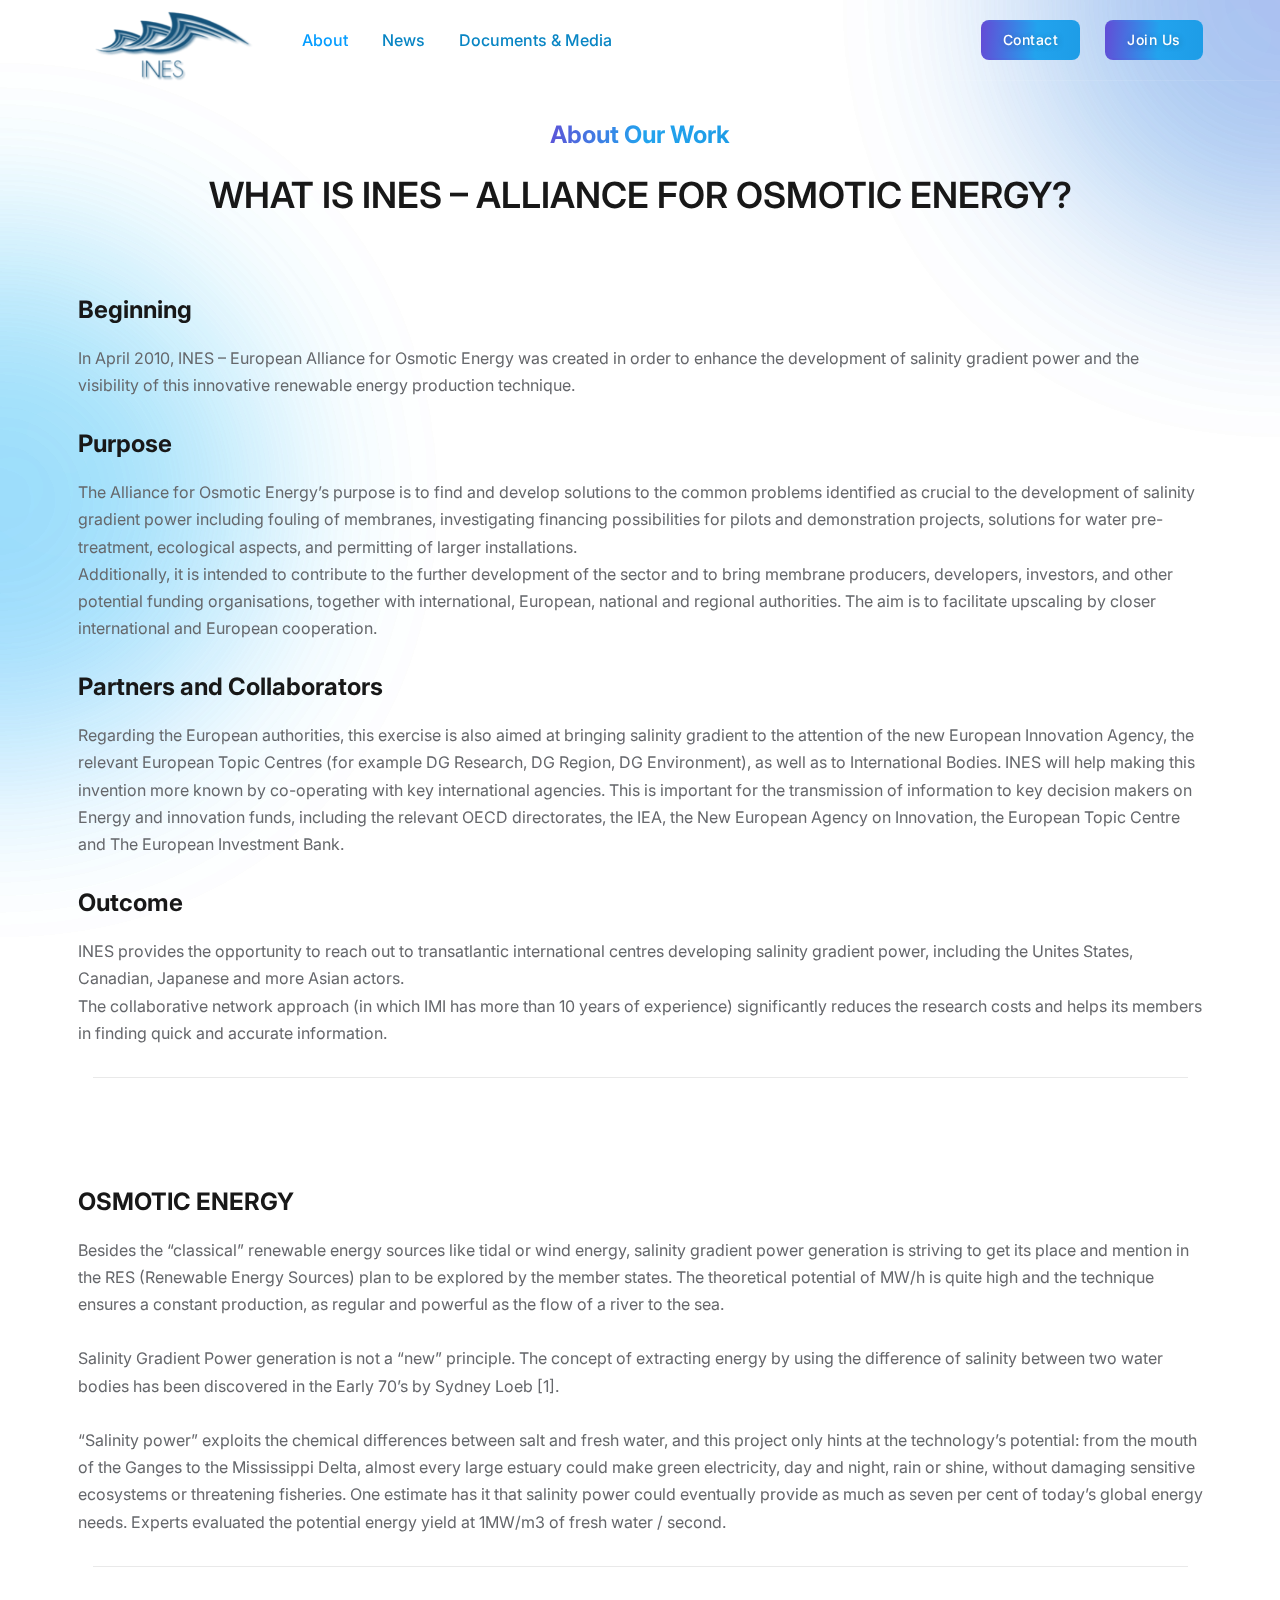
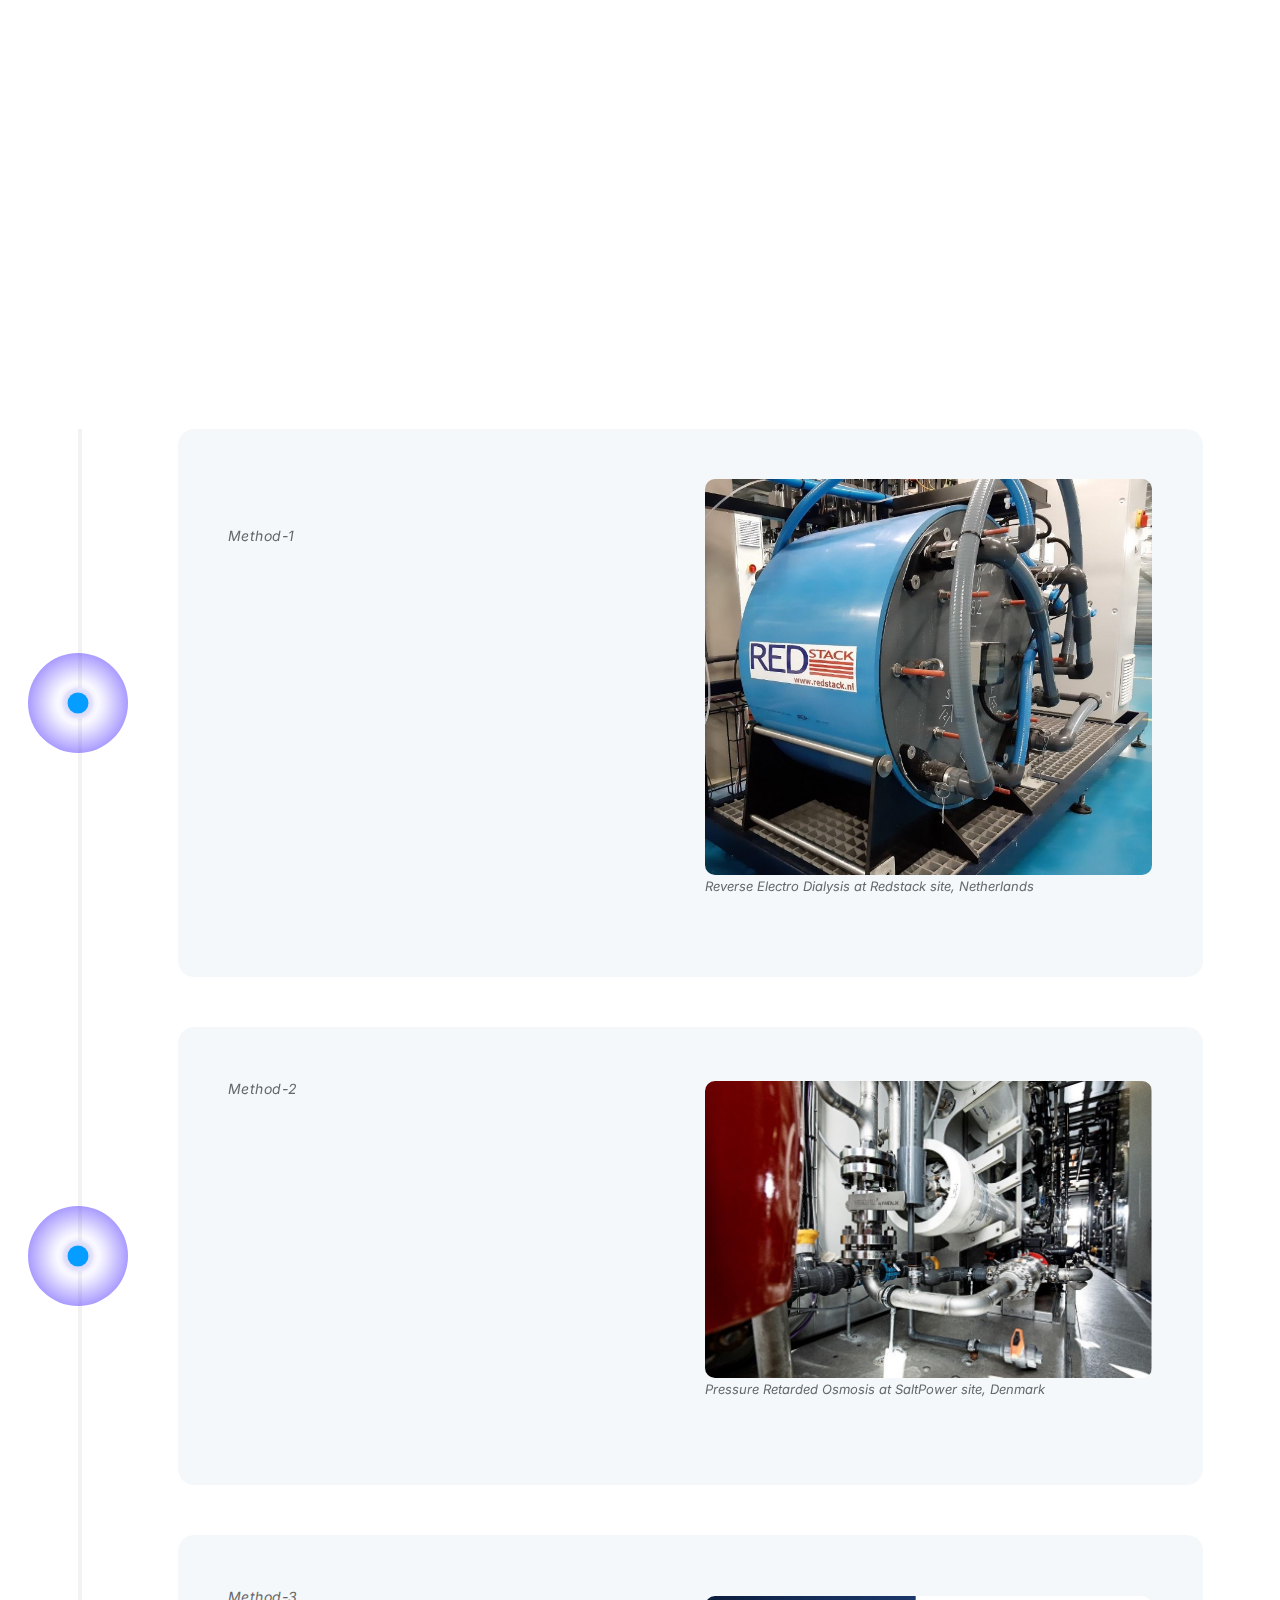
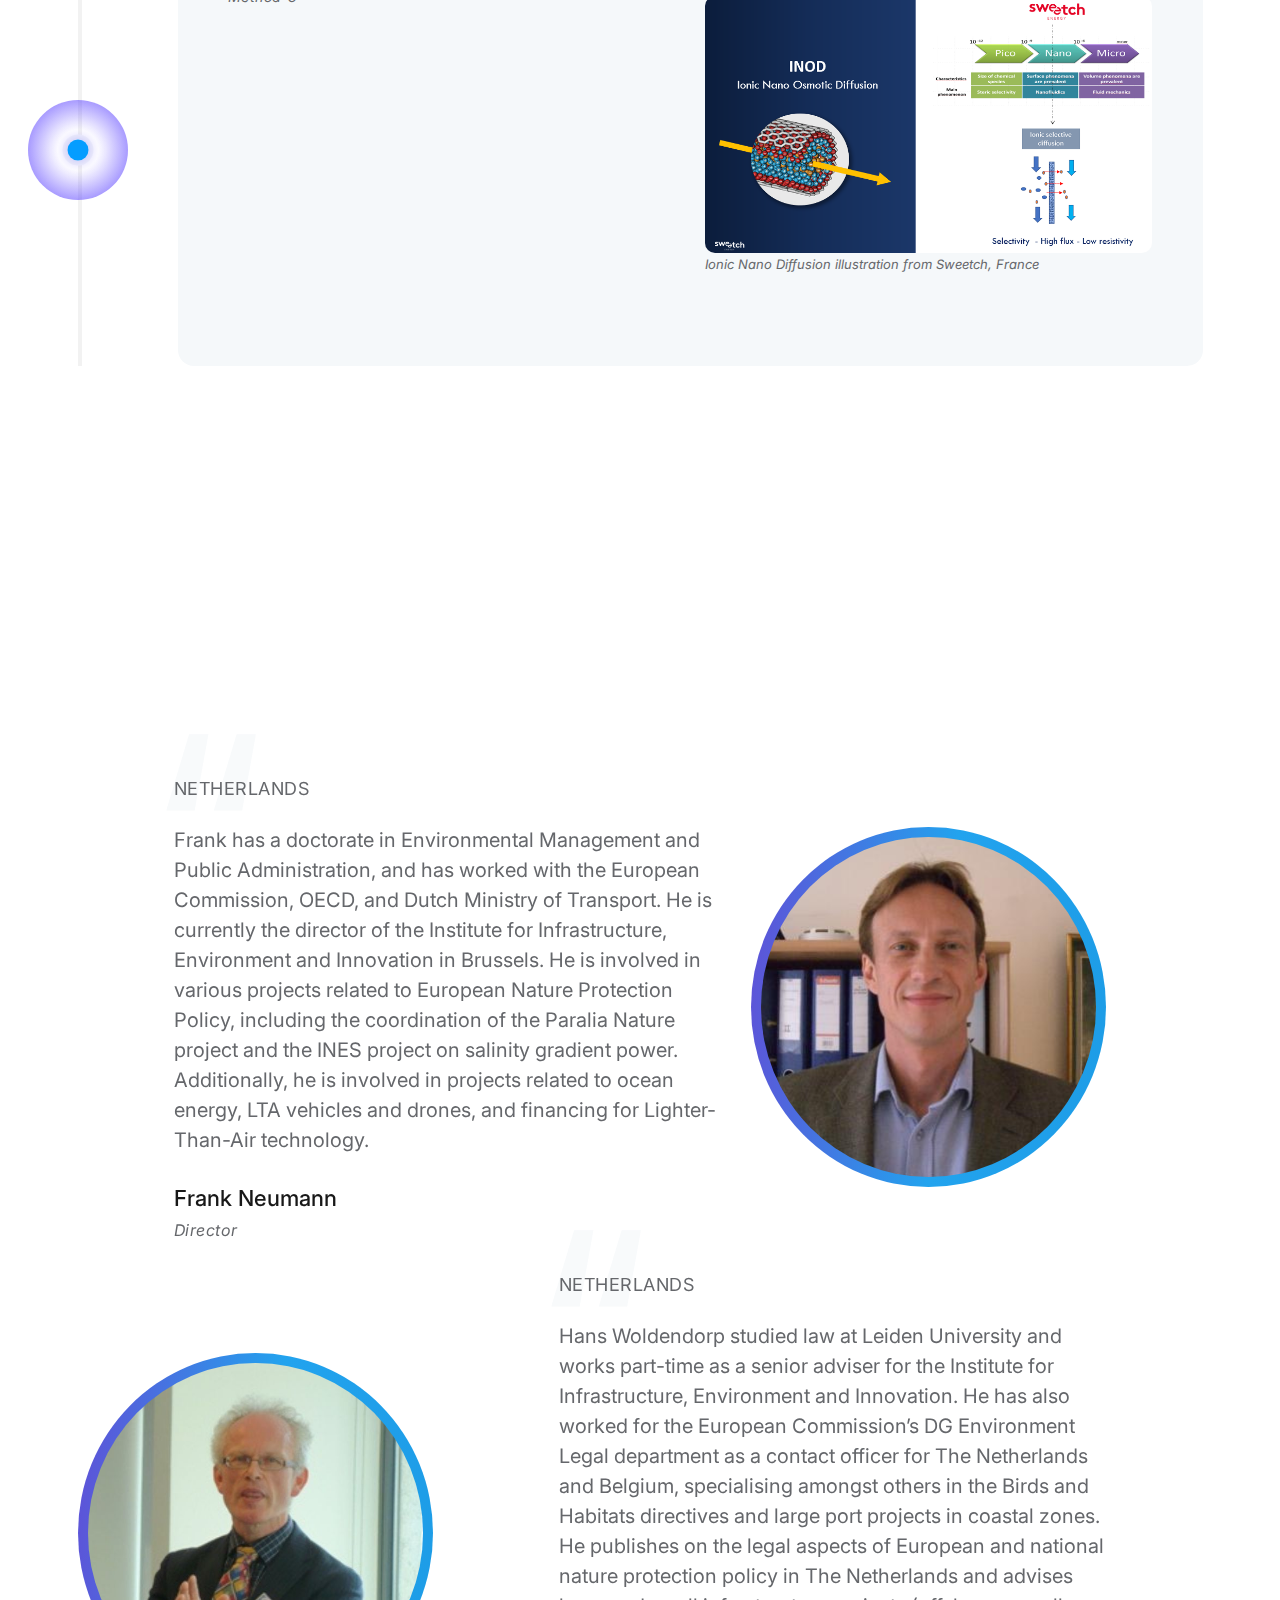
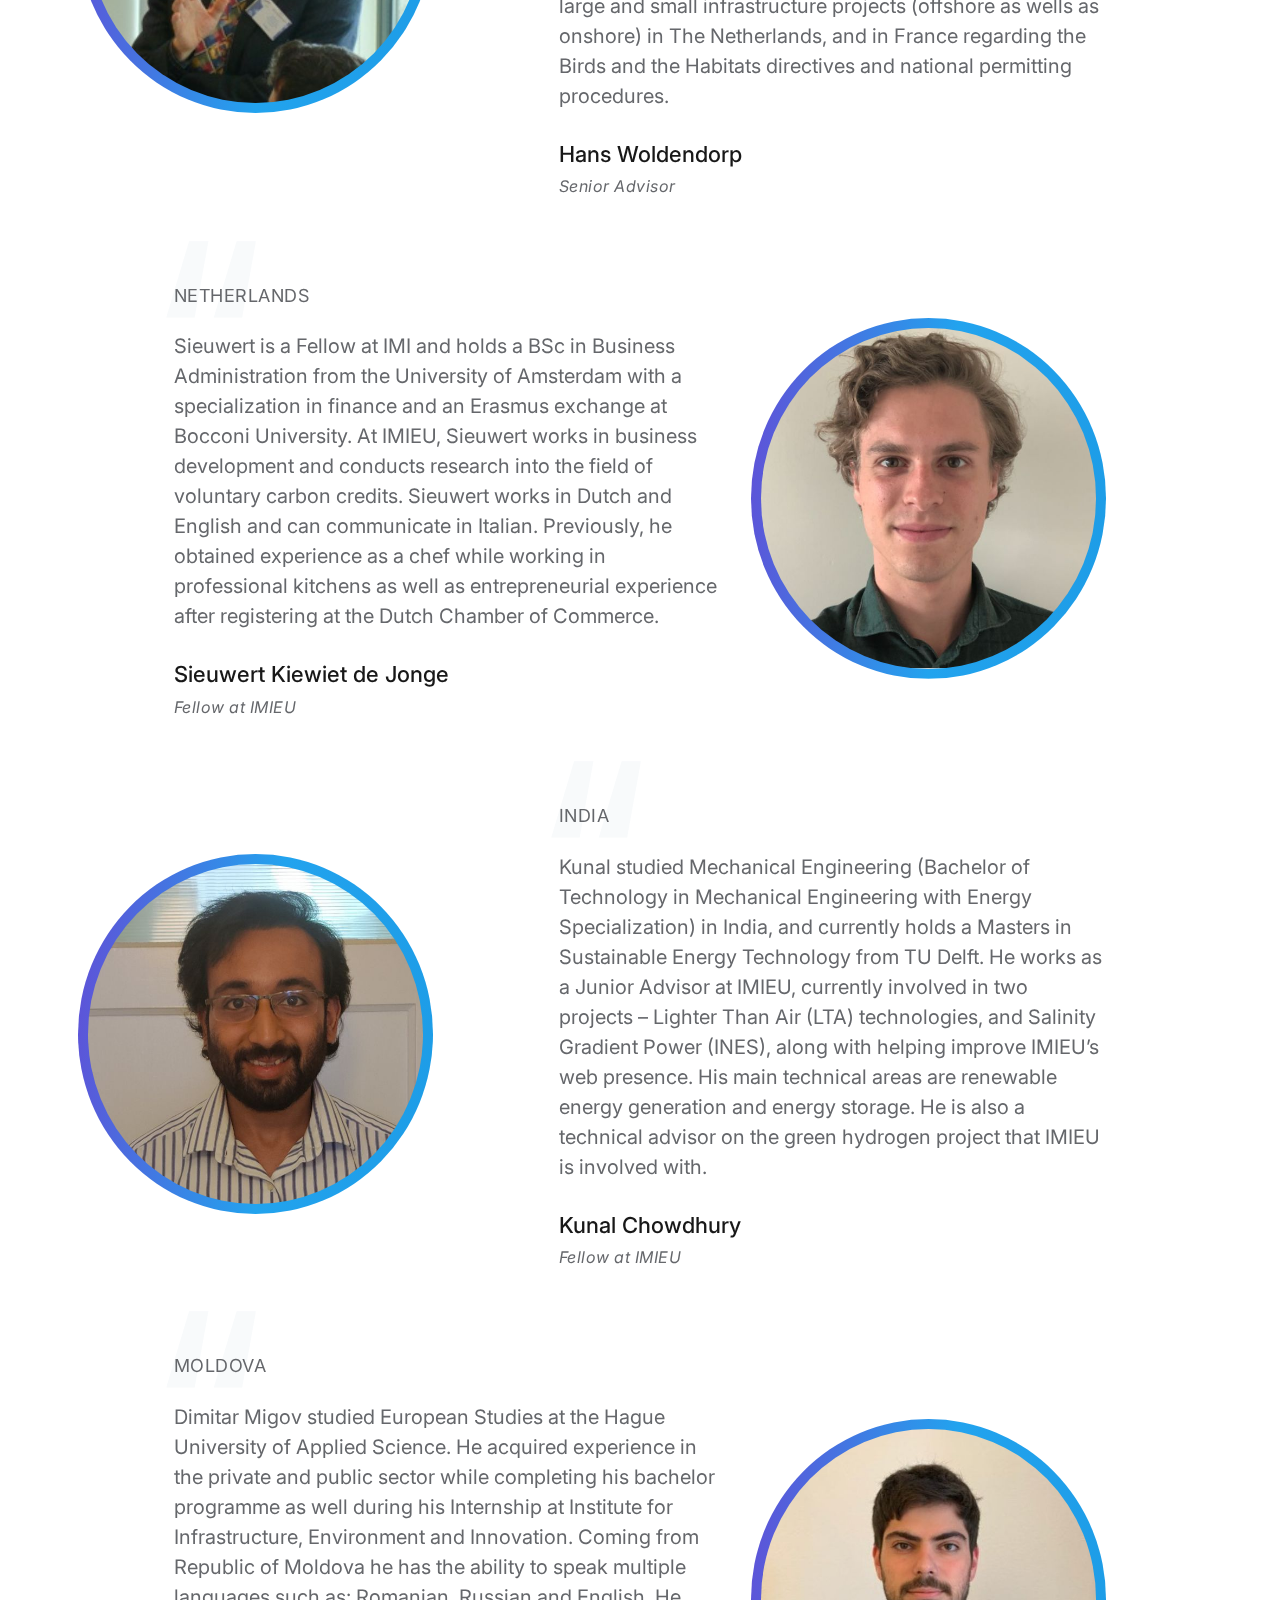
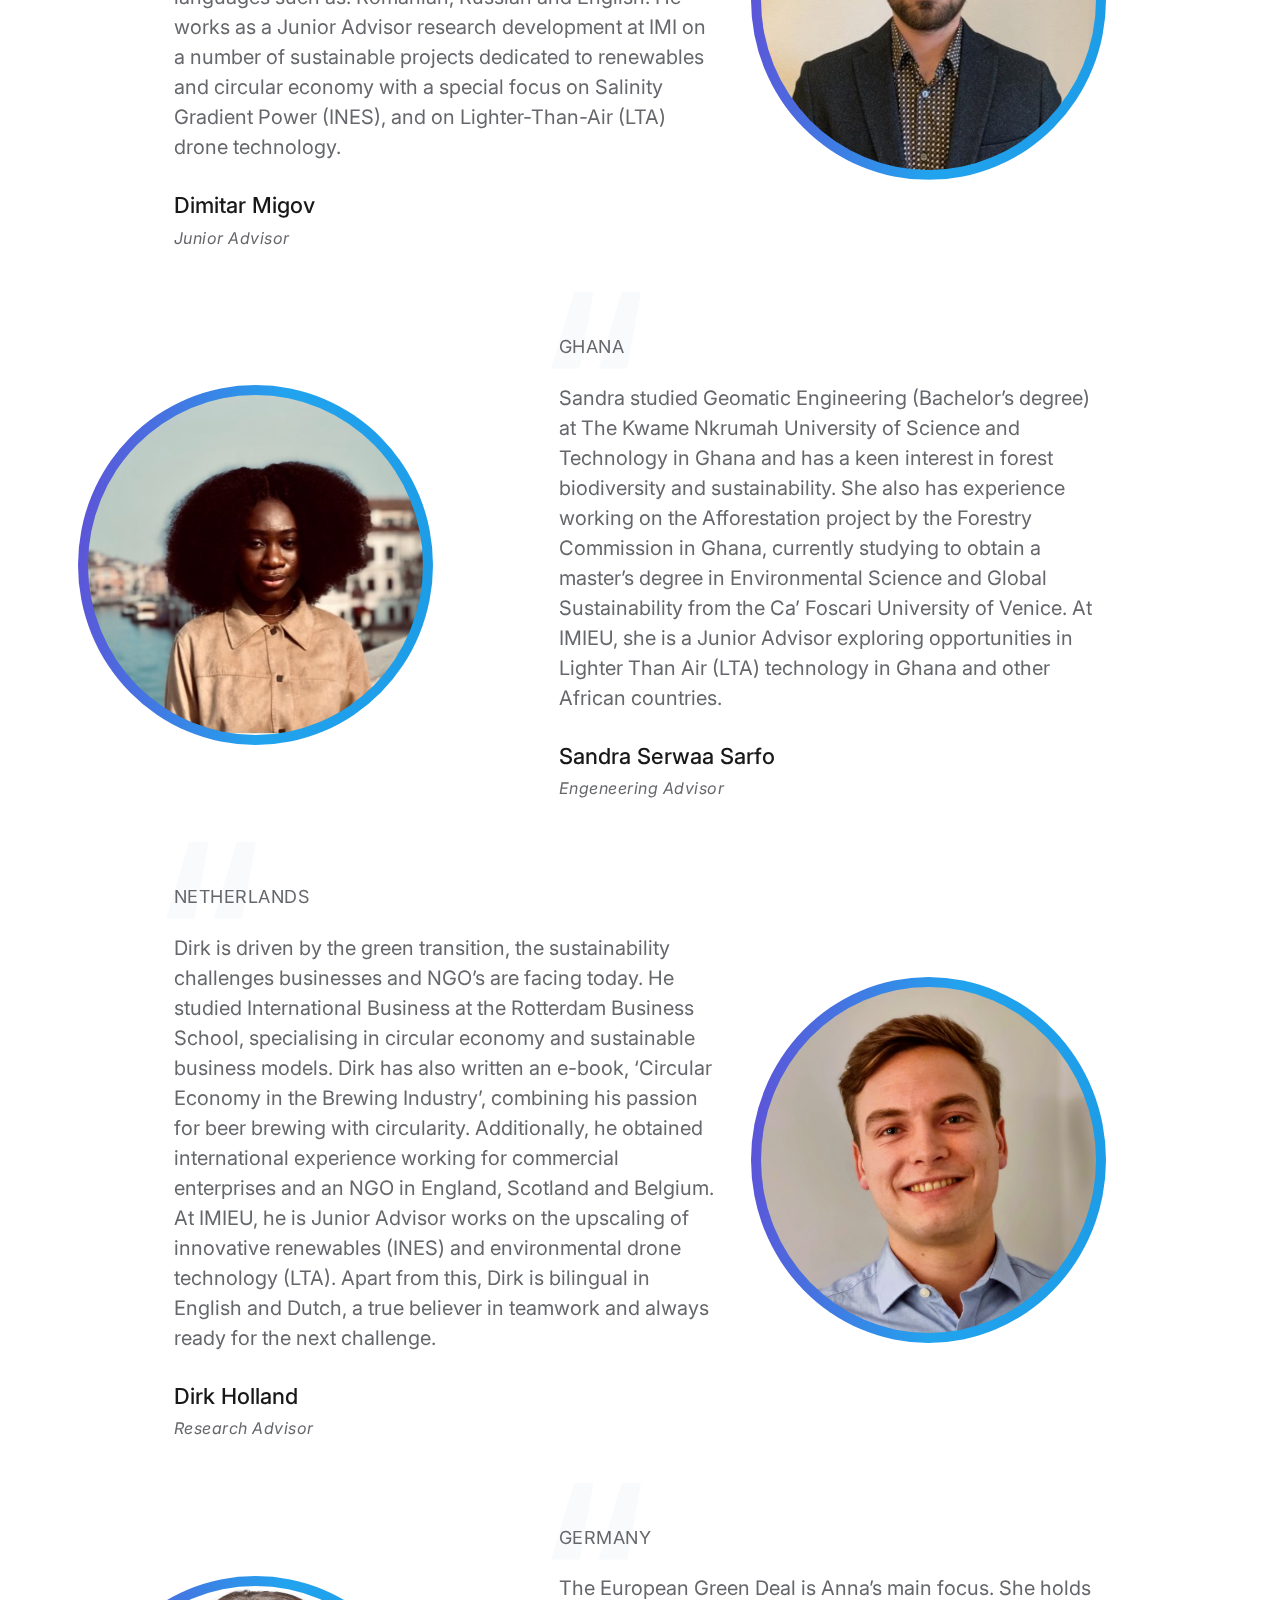
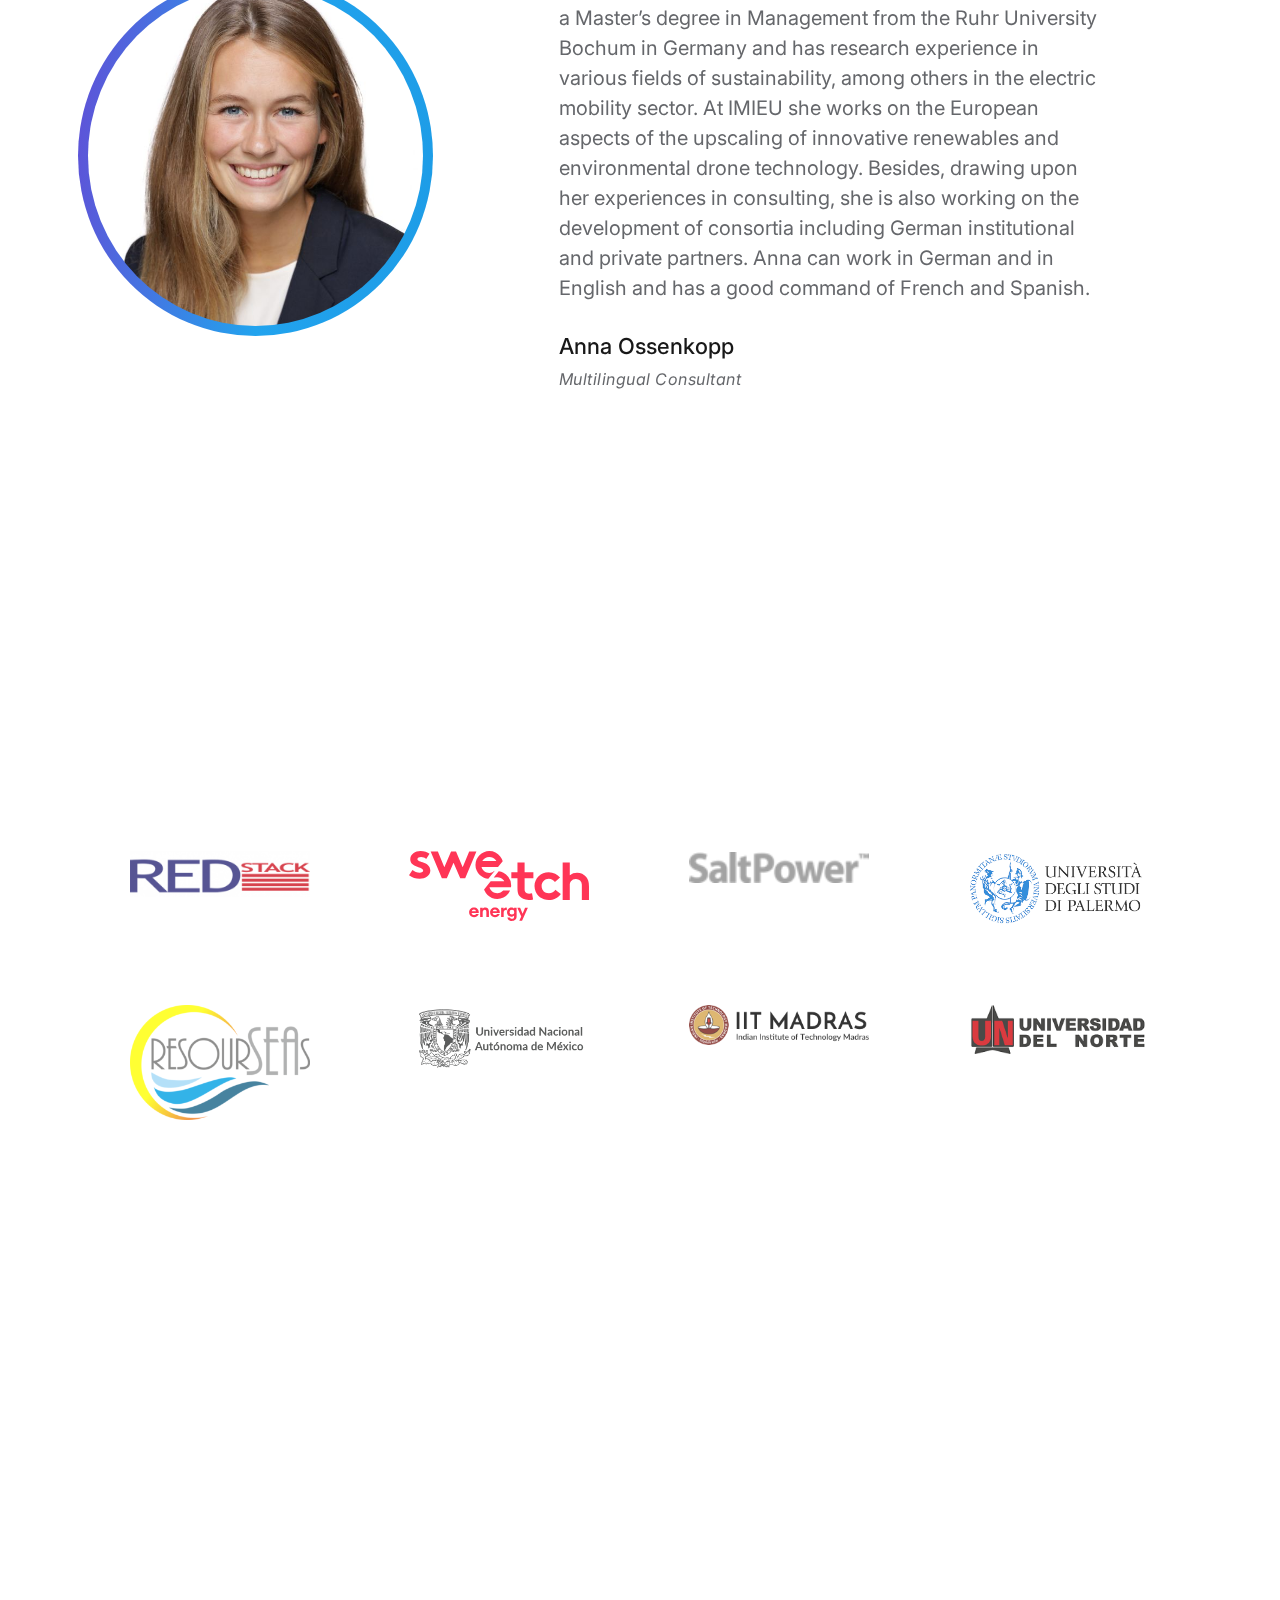
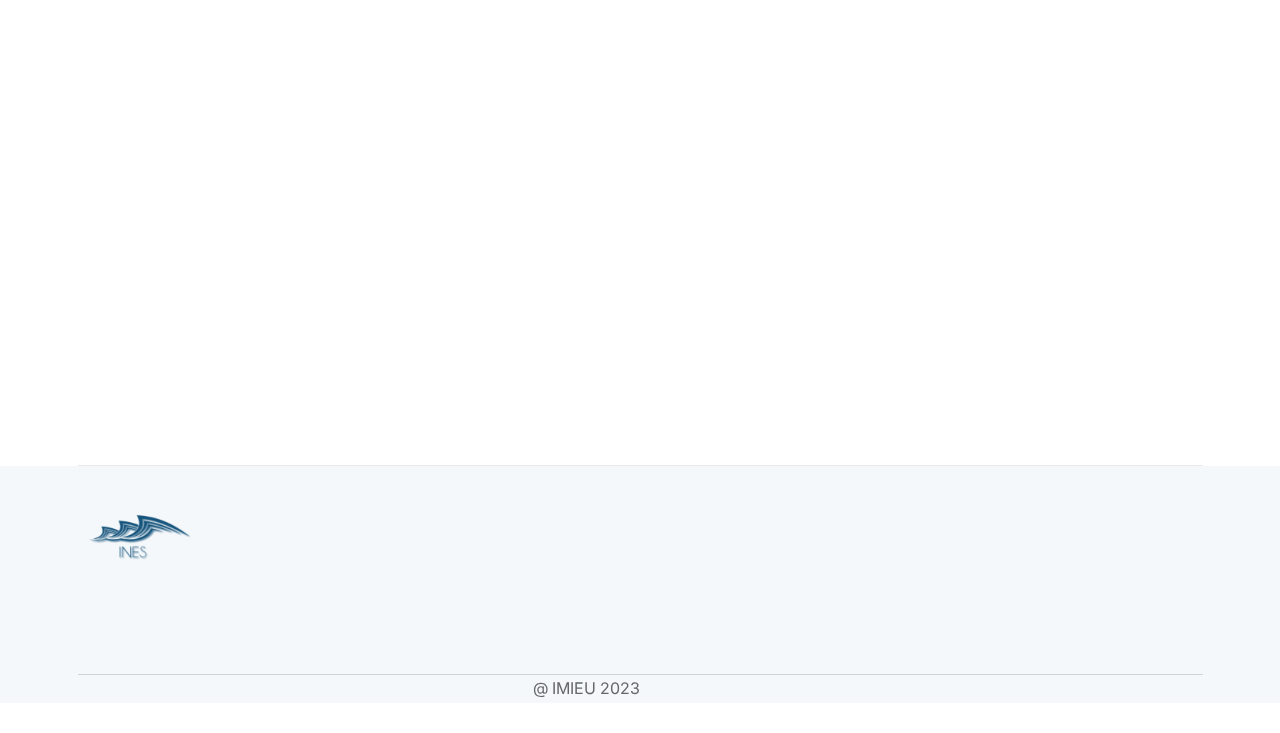
==== commit a451d205: "Wrap up" ====
--- a/about.html
+++ b/about.html
@@ -51,8 +51,11 @@
                   <div class="col-lg-3 col-md-6 col-8">
                       <div class="header-right">
                           <div class="header-btn">
-                              <a class="btn-default btn-small" href="contact.html">CONTACT</a>
+                              <a class="btn-default btn-small" href="contact.html">Contact</a>
                           </div>
+                          <div class="header-btn">
+                            <a class="btn-default btn-small" href="join-us.html">Join Us</a>
+                        </div>
 
                           <!-- Start Mobile-Menu-Bar -->
                           <div class="mobile-menu-bar ml--5 d-block d-lg-none">
@@ -107,86 +110,24 @@
       </div>
       <!-- End Theme Style  -->
 
-        <!-- Start Service-2 Area  --><!--
-        <div class="rainbow-service-area rainbow-section-gap" id="osmosis">
-          <div class="container">
-              <div class="row">
-                  <div class="col-lg-12">
-                      <div class="section-title text-center" data-sal="slide-up" data-sal-duration="700" data-sal-delay="100">
-                          <h4 class="subtitle ">
-                              <span class="theme-gradient">Now You Know!</span>
-                          </h4>
-                          <h2 class="title w-600 mb--20">What is Osmotic Energy?</h2>
-                          <p class="description b1"><bold>Osmotic power, or salinity gradient power</bold><br> 
-                              uses the natural process of <a href = "https://www.google.com/search?q=how+does+the+osmosis+process+produces+energy&ei=SUKyY4jmBuWNi-gPy_yukAU&ved=0ahUKEwjIrsCf7Kf8AhXlxgIHHUu-C1IQ4dUDCA8&uact=5&oq=how+does+the+osmosis+process+produces+energy&gs_lcp=[base64]&sclient=gws-wiz-serp#:~:text=Osmosis%20is%20a%20common%20biological%20process%20in%20which%20water%20moves%20from%20a%20dilute%20to%20a%20concentrated%20solution%2C%20across%20a%20semipermeable%20membrane%2C%20to%20balance%20the%20concentrations.">osmosis</a>
-                              to generate electricity</p>
-                      </div>
-                  </div>
-              </div>
-
-              <div class="row row--15 service-wrapper">
-                  <div class="col-lg-4 col-md-6 col-sm-6 col-12" data-sal="slide-up" data-sal-duration="700">
-                      <div class="service service__style--1 bg-color-blackest radius mt--20 rbt-border text-start">
-                          <div class="icon">
-                              <i class="feather-activity"></i>
-                          </div>
-                          <div class="content">
-                              <h4 class="title w-600">
-                                  <a href=>Osmosic Energy</a>
-                              </h4>
-                              <p class="description b1 color-gray mb--0">"<a href = "https://www.google.com/search?q=how+does+the+osmosis+process+produces+energy&ei=SUKyY4jmBuWNi-gPy_yukAU&ved=0ahUKEwjIrsCf7Kf8AhXlxgIHHUu-C1IQ4dUDCA8&uact=5&oq=how+does+the+osmosis+process+produces+energy&gs_lcp=[base64]&sclient=gws-wiz-serp#:~:text=Osmosis%20is%20a%20common%20biological%20process%20in%20which%20water%20moves%20from%20a%20dilute%20to%20a%20concentrated%20solution%2C%20across%20a%20semipermeable%20membrane%2C%20to%20balance%20the%20concentrations.">Osmosic Energy</a> 
-                                  is a common biological process 
-                                  in which water moves from a dilute to a concentrated solution, 
-                                  across a semipermeable membrane"</p>
-                          </div>
-                      </div>
-                  </div>
-
-                  <div class="col-lg-4 col-md-6 col-sm-6 col-12" data-sal="slide-up" data-sal-duration="700" data-sal-delay="200">
-                      <div class="service service__style--1 bg-color-blackest radius mt--20 rbt-border text-start">
-                          <div class="icon">
-                              <i class="feather-disc"></i>
-                          </div>
-                          <div class="content">
-                              <h4 class="title w-600">
-                                  <a href=>Technique</a>
-                              </h4>
-                              <p class="description b1 color-gray mb--0">As investigated by 'Alessandro Siiria et al detailed',
-                                  a single boron nanotube was introduced into a hole drilled into an impermeable, electrically insulating membrane.
-                              </p>
-                          </div>
-                      </div>
-                  </div>
-
-                  <div class="col-lg-4 col-md-6 col-sm-6 col-12" data-sal="slide-up" data-sal-duration="700" data-sal-delay="300">
-                      <div class="service service__style--1 bg-color-blackest radius mt--20 rbt-border text-start">
-                          <div class="icon">
-                              <i class="feather-bar-chart"></i>
-                          </div>
-                          <div class="content">
-                              <h4 class="title w-600">
-                                  <a href=>Outcome </a>
-                              </h4>
-                              <p class="description b1 color-gray mb--0">By modifing the Reverse Electrodialysis process,
-                                   the power densities were increased by three orders of magnitude over that of 
-                                  conventional RED methods</p>
-                          </div>
-                      </div>
-                  </div>
-
-              </div>
-          </div>
-      </div> -->
-      <!-- End Service-2 Area  -->
+        
               <!-- Start Elements Area  -->
       <div class="rainbow-elements-area rainbow-section-gap">
         <div class="container">
           <div class="row">
             <div class="col-lg-12">
-              <div class="entry-content" style="max-width: 85%; padding-left: 10%;">
-                <h2>About our work</h2>
-                <h4><strong>WHAT IS INES – ALLIANCE FOR OSMOTIC ENERGY?</strong></h4>
-                <p><strong>Beginning</strong></p>                
+              <div class="entry-content" >
+                <div class="row" >
+                    <div class="col-lg-12">
+                        <div class="section-title text-center" data-sal="slide-up" data-sal-duration="700" data-sal-delay="100">
+                            <h4 class=" "><span class="theme-gradient">About our work</span></h4>
+                            <h3 class="title w-600 mb--20">WHAT IS INES – ALLIANCE FOR OSMOTIC ENERGY? </h3>
+                        </div>
+                    </div>
+                </div>
+                <br/><br/>
+                
+                <h4><strong>Beginning</strong></h4>                
 
                 <p>
                     In April 2010, INES – European Alliance for Osmotic Energy was created 
@@ -194,7 +135,7 @@
                     visibility of this innovative renewable energy production technique.
                 </p>
 
-                <p><strong>Purpose</strong></p>
+                <h4><strong>Purpose</strong></h4>
 
                 <p>
                     The Alliance for Osmotic Energy’s purpose is to find and 
@@ -214,7 +155,7 @@
                     cooperation.
                 </p>
 
-                <p><strong>Partners and Collaborators</strong></p>
+                <h4><strong>Partners and Collaborators</strong></h4>
 
                 <p>
                   Regarding the European authorities, this exercise is also
@@ -230,7 +171,7 @@
                   and The European Investment Bank.
                 </p>
 
-                <p><strong>Outcome</strong></p>
+                <h4><strong>Outcome</strong></h4>
 
                 <p>
                   INES provides the opportunity to reach out to
@@ -617,39 +558,40 @@
                                     </div>
                                 </div>
                             </div><br><br>
-
+                            
                             <div class="row">
                                 <div class="col-lg-12 mt--30">
                                     <div class="testimonial-style-two ">
                                         <div class="row align-items-center row--20">
                                             <div class="col-lg-6 col-md-8 offset-lg-1 order-2 order-md-1">
                                                 <div class="content">
-                                                    <span class="form">Cameroon</span>
+                                                    <span class="form">Netherlands</span>
                                                     <p class="description" style="font-size: 20px;">
-                                                        Elvis obtained a BSc degree in Geography at the University of Buea in Cameroon. 
-                                                        He also holds a postgraduate degree in Energy and Climate and a master’s degree 
-                                                        in Transportation Policy and Planning from the University of Antwerp and Hasselt 
-                                                        University Belgium respectively. His areas of interest lie at the nexus of 
-                                                        transportation, climate, and energy policy. He has several publications, such as 
-                                                        “The European U-Space regulation and Current challenges hindering full-scale 
-                                                        drone deployment in Europe.” Currently, Elvis works as a Junior Advisor in Research 
-                                                        and Development at IMIEU focusing on Lighter-Than-Air Drone Technology (LTA) and 
-                                                        Salinity Gradient Power (INES).</p>
+                                                        Dirk is driven by the green transition, the sustainability challenges businesses and NGO’s are facing today. He
+                                                        studied International Business at the Rotterdam Business School, specialising in circular economy and
+                                                        sustainable business models. Dirk has also written an e-book, ‘Circular Economy in the Brewing Industry’,
+                                                        combining his passion for beer brewing with circularity. Additionally, he obtained international experience
+                                                        working for commercial enterprises and an NGO in England, Scotland and Belgium. At IMIEU, he is Junior
+                                                        Advisor works on the upscaling of innovative renewables (INES) and environmental drone technology (LTA).
+                                                        Apart from this, Dirk is bilingual in English and Dutch, a true believer in teamwork and always ready for the
+                                                        next challenge.</p>
                                                     <div class="client-info">
-                                                        <h4 class="title">Elvis Ekane Ngalle</h4>
+                                                        <h4 class="title">Dirk Holland</h4>
                                                         <h6 class="subtitle">Research Advisor</h6>
                                                     </div>
                                                 </div>
                                             </div>
                                             <div class="col-lg-4 col-md-4 order-1 order-md-2">
                                                 <div class="thumbnail">
-                                                    <img class="w-100" src="assets/images/testimonial/07.jpg" alt="Corporate Template">
+                                                    <img class="w-100" src="assets/images/testimonial/dirkholland.png" alt="Corporate Template">
                                                 </div>
                                             </div>
                                         </div>
                                     </div>
                                 </div>
                             </div><br><br>
+
+                   
                             <!-- ----------------------------------------------------------- -->
                             <div class="row">
                                 <div class="col-lg-12 mt--30">
@@ -682,37 +624,6 @@
                                 </div>
                             </div><br/><br/>
 
-                            <div class="row">
-                                <div class="col-lg-12 mt--30">
-                                    <div class="testimonial-style-two ">
-                                        <div class="row align-items-center row--20">
-                                            <div class="col-lg-6 col-md-8 offset-lg-1 order-2 order-md-1">
-                                                <div class="content">
-                                                    <span class="form">Netherlands</span>
-                                                    <p class="description" style="font-size: 20px;">
-                                                        Dirk is driven by the green transition, the sustainability challenges businesses and NGO’s are facing today. He
-                                                        studied International Business at the Rotterdam Business School, specialising in circular economy and
-                                                        sustainable business models. Dirk has also written an e-book, ‘Circular Economy in the Brewing Industry’,
-                                                        combining his passion for beer brewing with circularity. Additionally, he obtained international experience
-                                                        working for commercial enterprises and an NGO in England, Scotland and Belgium. At IMIEU, he is Junior
-                                                        Advisor works on the upscaling of innovative renewables (INES) and environmental drone technology (LTA).
-                                                        Apart from this, Dirk is bilingual in English and Dutch, a true believer in teamwork and always ready for the
-                                                        next challenge.</p>
-                                                    <div class="client-info">
-                                                        <h4 class="title">Dirk Holland</h4>
-                                                        <h6 class="subtitle">Research Advisor</h6>
-                                                    </div>
-                                                </div>
-                                            </div>
-                                            <div class="col-lg-4 col-md-4 order-1 order-md-2">
-                                                <div class="thumbnail">
-                                                    <img class="w-100" src="assets/images/testimonial/dirkholland.png" alt="Corporate Template">
-                                                </div>
-                                            </div>
-                                        </div>
-                                    </div>
-                                </div>
-                            </div><br><br>
 
                         </div>
                     </div>
@@ -727,21 +638,23 @@
                 <div class="row">
                     <div class="col-lg-12">
                         <div class="section-title text-center" data-sal="slide-up" data-sal-duration="700" data-sal-delay="100">
-                            <h6 class="title mb--20 theme-gradient">PARTNERS</h6>
+                            <h2 class="title w-600 mb--20">Our partnes</h2>
+                            <h4 class="subtitle "><span class="theme-gradient">Working Together for Greater Impact</span></h4>
                         </div>
                     </div>
                 </div>
+                
                 <div class="row mb--20">
                     <div class="col-lg-12 mt--10">
                         <ul class="brand-list brand-style-1 center" >
-                            <li><a href="https://redstack.nl/"><img src="assets/images/brand/01.png" alt="Brand Image"></a></li>
-                            <li><a href="https://www.sweetch.energy/"><img src="assets/images/brand/02.svg" alt="Brand Image"></a></li>
-                            <li><a href="http://www.saltpower.net/"><img src="assets/images/brand/03.png" alt="Brand Image"></a></li>
-                            <li><a href="https://www.unipa.it/"><img src="assets/images/brand/04.png" alt="Brand Image"></a></li>
-                            <li><a href="https://resourseas.com/"><img src="assets/images/brand/05.png" alt="Brand Image"></a></li>
-                            <li><a href="https://www.ingenieria.unam.mx/EN/"><img src="assets/images/brand/06.png" alt="Brand Image"></a></li>
-                            <li><a href="https://www.iitm.ac.in/"><img src="assets/images/brand/07.png" alt="Brand Image"></a></li>
-                            <li><a href="https://www.uninorte.edu.co/"><img src="assets/images/brand/08.png" alt="Brand Image"></a></li>
+                            <li><a href="https://redstack.nl/"><img class="partner-image" src="assets/images/brand/01.png" alt="Brand Image"></a></li>
+                            <li><a href="https://www.sweetch.energy/"><img class="partner-image" src="assets/images/brand/02.svg" alt="Brand Image"></a></li>
+                            <li><a href="http://www.saltpower.net/"><img style="filter: contrast(0.1);" class="partner-image" src="assets/images/brand/03.png" alt="Brand Image"></a></li>
+                            <li><a href="https://www.unipa.it/"><img  class="partner-image" src="assets/images/brand/04.png" alt="Brand Image"></a></li>
+                            <li><a href="https://resourseas.com/"><img class="partner-image" src="assets/images/brand/05.png" alt="Brand Image"></a></li>
+                            <li><a href="https://www.ingenieria.unam.mx/EN/"><img class="partner-image" src="assets/images/brand/06.png" alt="Brand Image"></a></li>
+                            <li><a href="https://www.iitm.ac.in/"><img class="partner-image" src="assets/images/brand/07.png" alt="Brand Image"></a></li>
+                            <li><a href="https://www.uninorte.edu.co/"><img class="partner-image" src="assets/images/brand/08.png" alt="Brand Image"></a></li>
 
 
                         </ul>
@@ -750,69 +663,6 @@
             </div>
         </div>
         <!-- End Brand Area  -->
-
-
-                      <!-- Start Split Area  -->
-                      <div class="rainbow-split-area" id="contact">
-                        <div class="wrapper">
-                            <div class="rainbow-splite-style bg-color-blackest">
-                                <div class="split-wrapper">
-                                    <div class="row g-0 radius-10 align-items-center">
-                                        <div class="col-lg-12 col-xl-6 col-12">
-                                            <div class="thumbnail"><img src="assets/images/split/split-03.jpg" alt="split Images">
-                                            </div>
-                                        </div>
-                                        <div class="col-lg-12 col-xl-6 col-12">
-                                            <div class="split-inner">
-                                                <h4 class="title">Continue Your Business With Us.</h4>
-                                                <p class="description">We are seriously passionate about 
-                                                    generating clean and renewable energy through the process
-                                                    osmosis. If you share a similar vision and interest with us,
-                                                    please join IMI-EU x INES Project. <br>
-                                                    We are looking for world class researches that can help on our quest.
-                                                </p>
-                                                <div class="row">
-                                                    <div class="col-lg-6 col-md-6 col-sm-6 col-12">
-                                                        <div class="count-box counter-style-4 text-start">
-                                                            <div>
-                                                                <div class="count-number"><span class="counter">216</span></div>
-                                                            </div>
-                                                            <h5 class="counter-title">Employees</h5>
-                                                        </div>
-                                                    </div>
-                                                    <div class="col-lg-6 col-md-6 col-sm-6 col-12">
-                                                        <div class="count-box counter-style-4 text-start">
-                                                            <div>
-                                                                <div class="count-number"><span class="counter">575</span></div>
-                                                            </div>
-                                                            <h5 class="counter-title">Partners</h5>
-                                                        </div>
-                                                    </div>
-                                                    <div class="col-lg-6 col-md-6 col-sm-6 col-12">
-                                                        <div class="count-box counter-style-4 text-start">
-                                                            <div>
-                                                                <div class="count-number"><span class="counter">26</span></div>
-                                                            </div>
-                                                            <h5 class="counter-title">Countries Involved</h5>
-                                                        </div>
-                                                    </div>
-                                                    <div class="col-lg-6 col-md-6 col-sm-6 col-12">
-                                                        <div class="count-box counter-style-4 text-start">
-                                                            <div>
-                                                                <div class="count-number"><span class="counter">41</span></div>
-                                                            </div>
-                                                            <h5 class="counter-title">Useful Programs</h5>
-                                                        </div>
-                                                    </div>
-                                                </div>
-                                            </div>
-                                        </div>
-                                    </div>
-                                </div>
-                            </div>
-                        </div>
-                    </div>
-                    <!-- End Split Area  -->
 
 
                             <!-- Start Testimonial Style Two  -->
--- a/assets/css/style.css
+++ b/assets/css/style.css
@@ -9113,7 +9113,7 @@
   align-items: center;
 }
 .header-default .logo a img {
-  max-height: 45px;
+  max-height: 85px;
 }
 .header-default .header-right {
   display: flex;
@@ -9753,7 +9753,7 @@
   padding: 15px 20px;
 }
 .popup-mobile-menu .inner .header-top .logo a img {
-  max-height: 45px;
+  max-height: 85px;
 }
 .popup-mobile-menu .inner .header-top .close-menu .close-button {
   background: var(--color-darker);
@@ -13179,6 +13179,9 @@
   width: 100%;
   height: 500px;
 }
+.brand-list li img.partner-image {
+  width: 180px;
+}
 
 .brand-carousel-activation {
   padding: 0 50px;
@@ -13252,6 +13255,21 @@
   filter: contrast(0.5);
 }
 
+.hero-img-index img {
+  height: 300px;
+}
+
+@media screen and (min-width: 768px) {
+  .hero-img-index img {
+    height: 500px;
+  }
+}
+
+@media screen and (min-width: 992px) {
+  .hero-img-index img {
+    height: 500px;
+  }
+}
 .brand-style-2 {
   padding: 0;
   margin: 0;
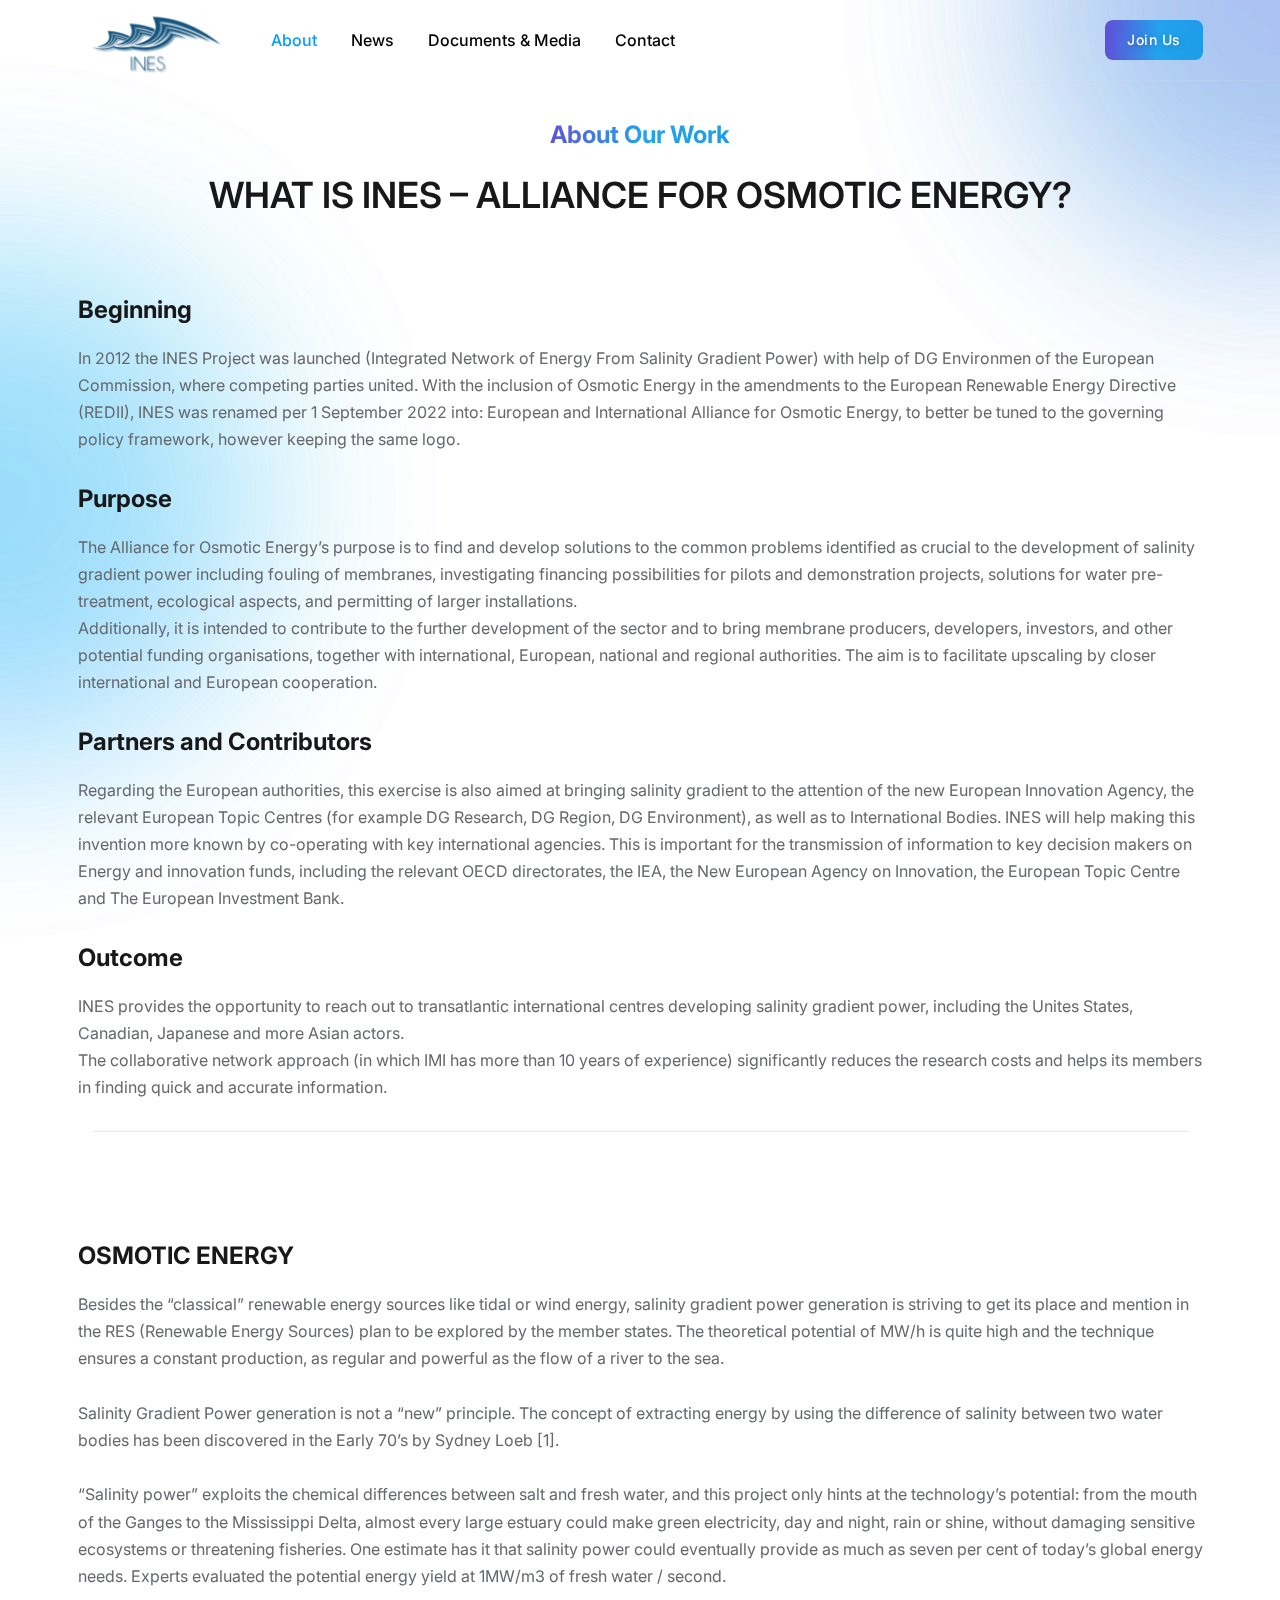
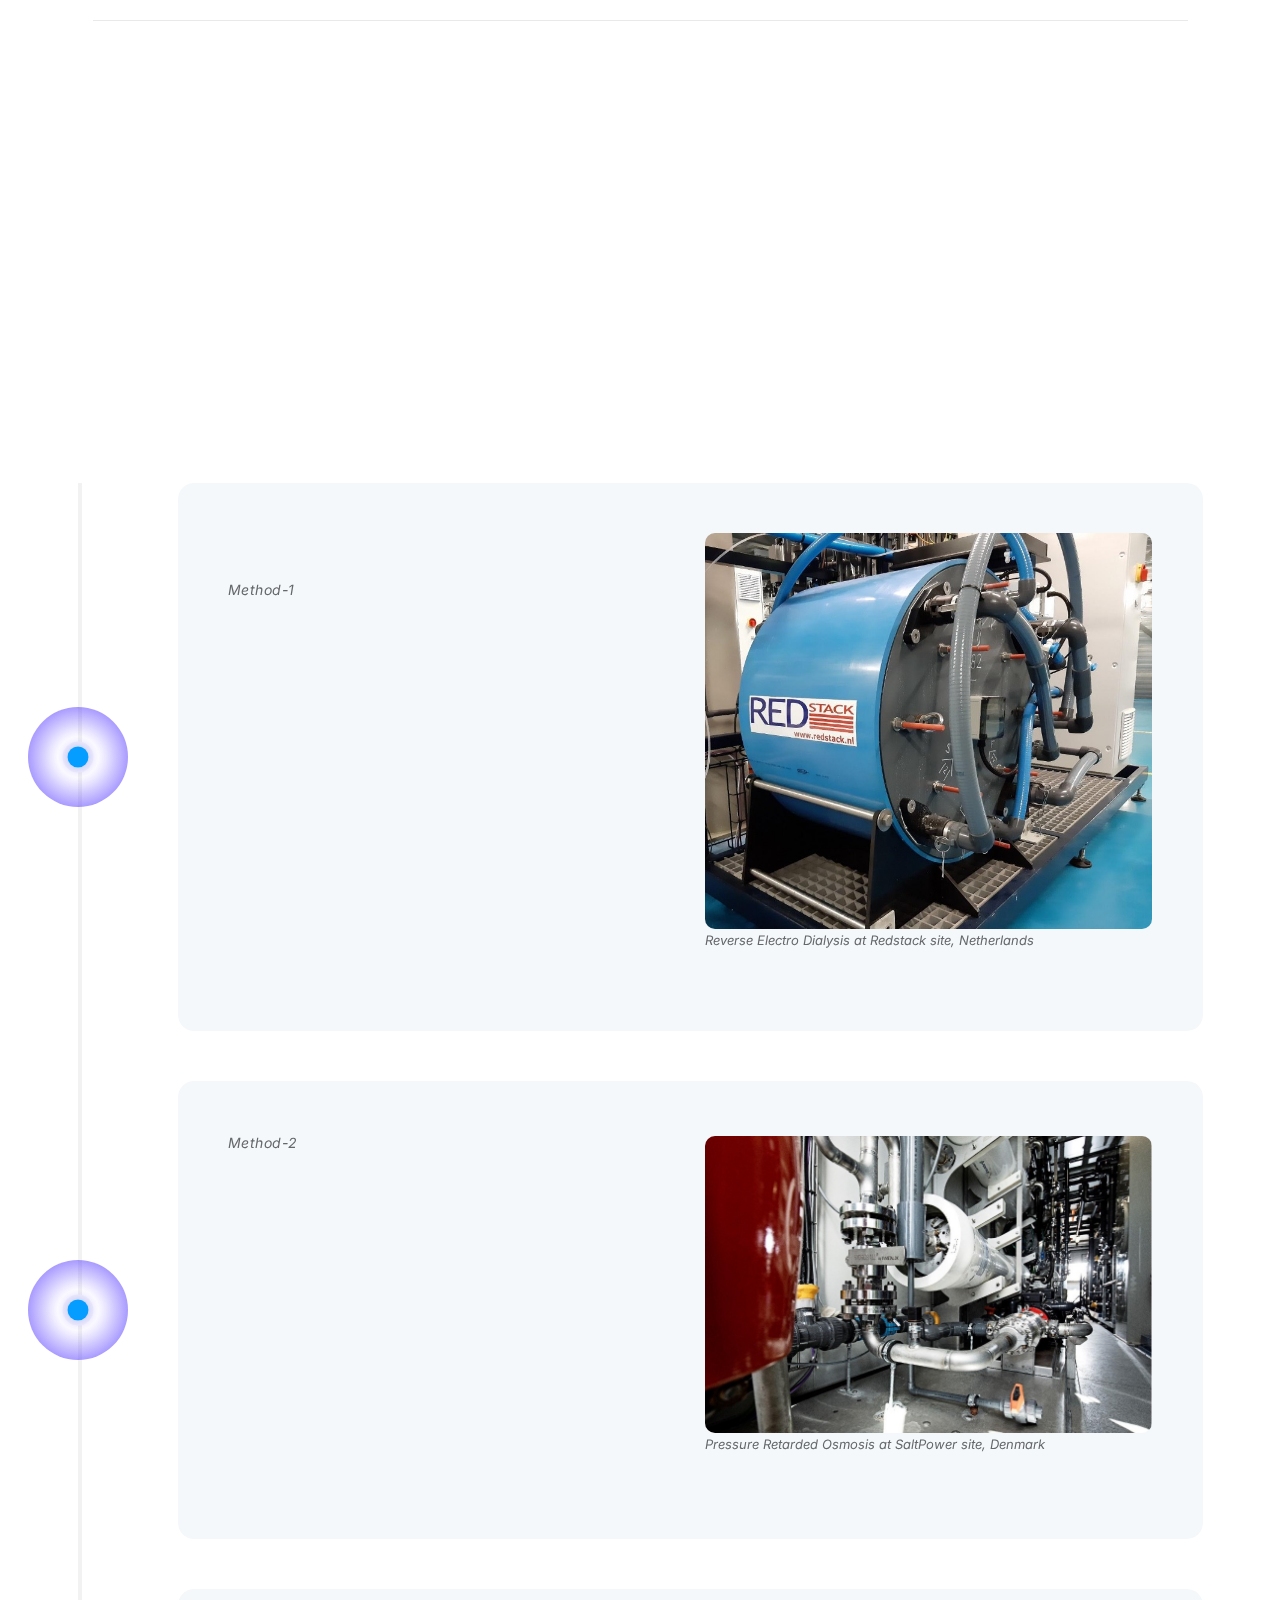
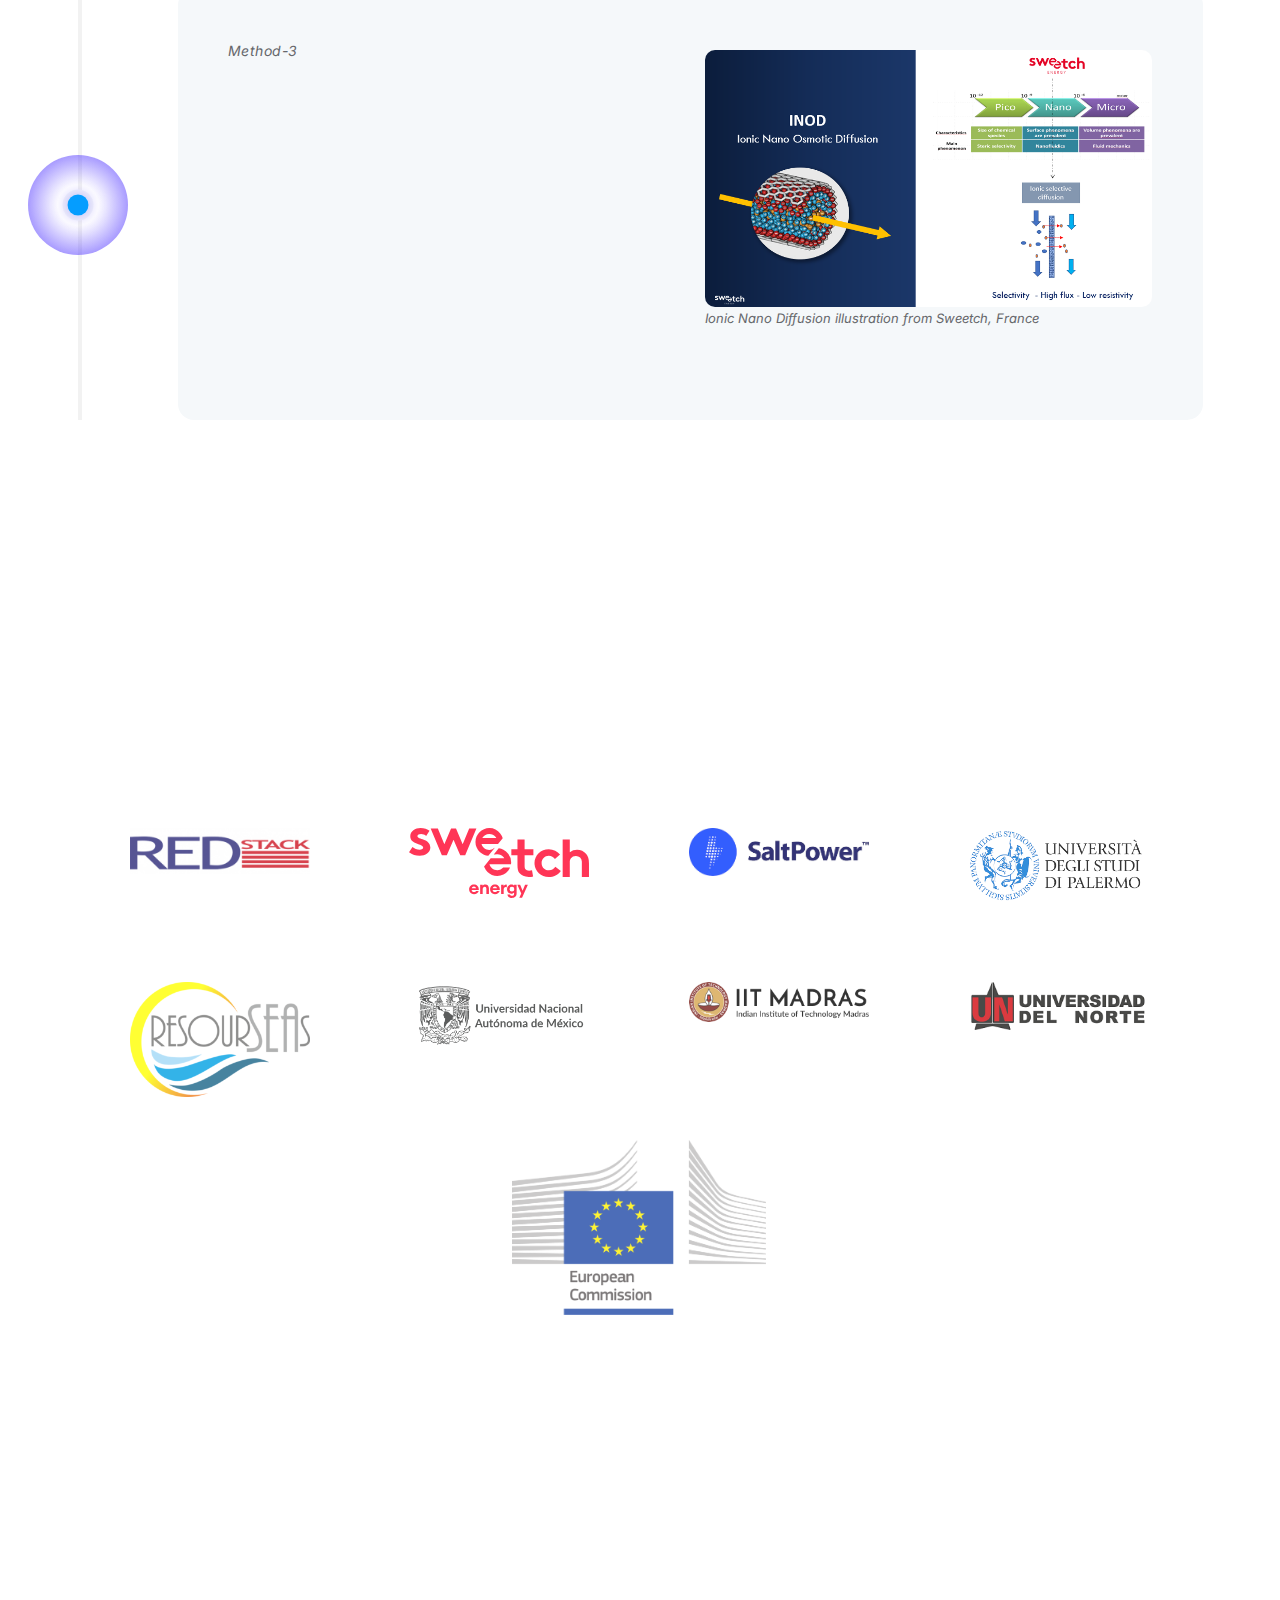
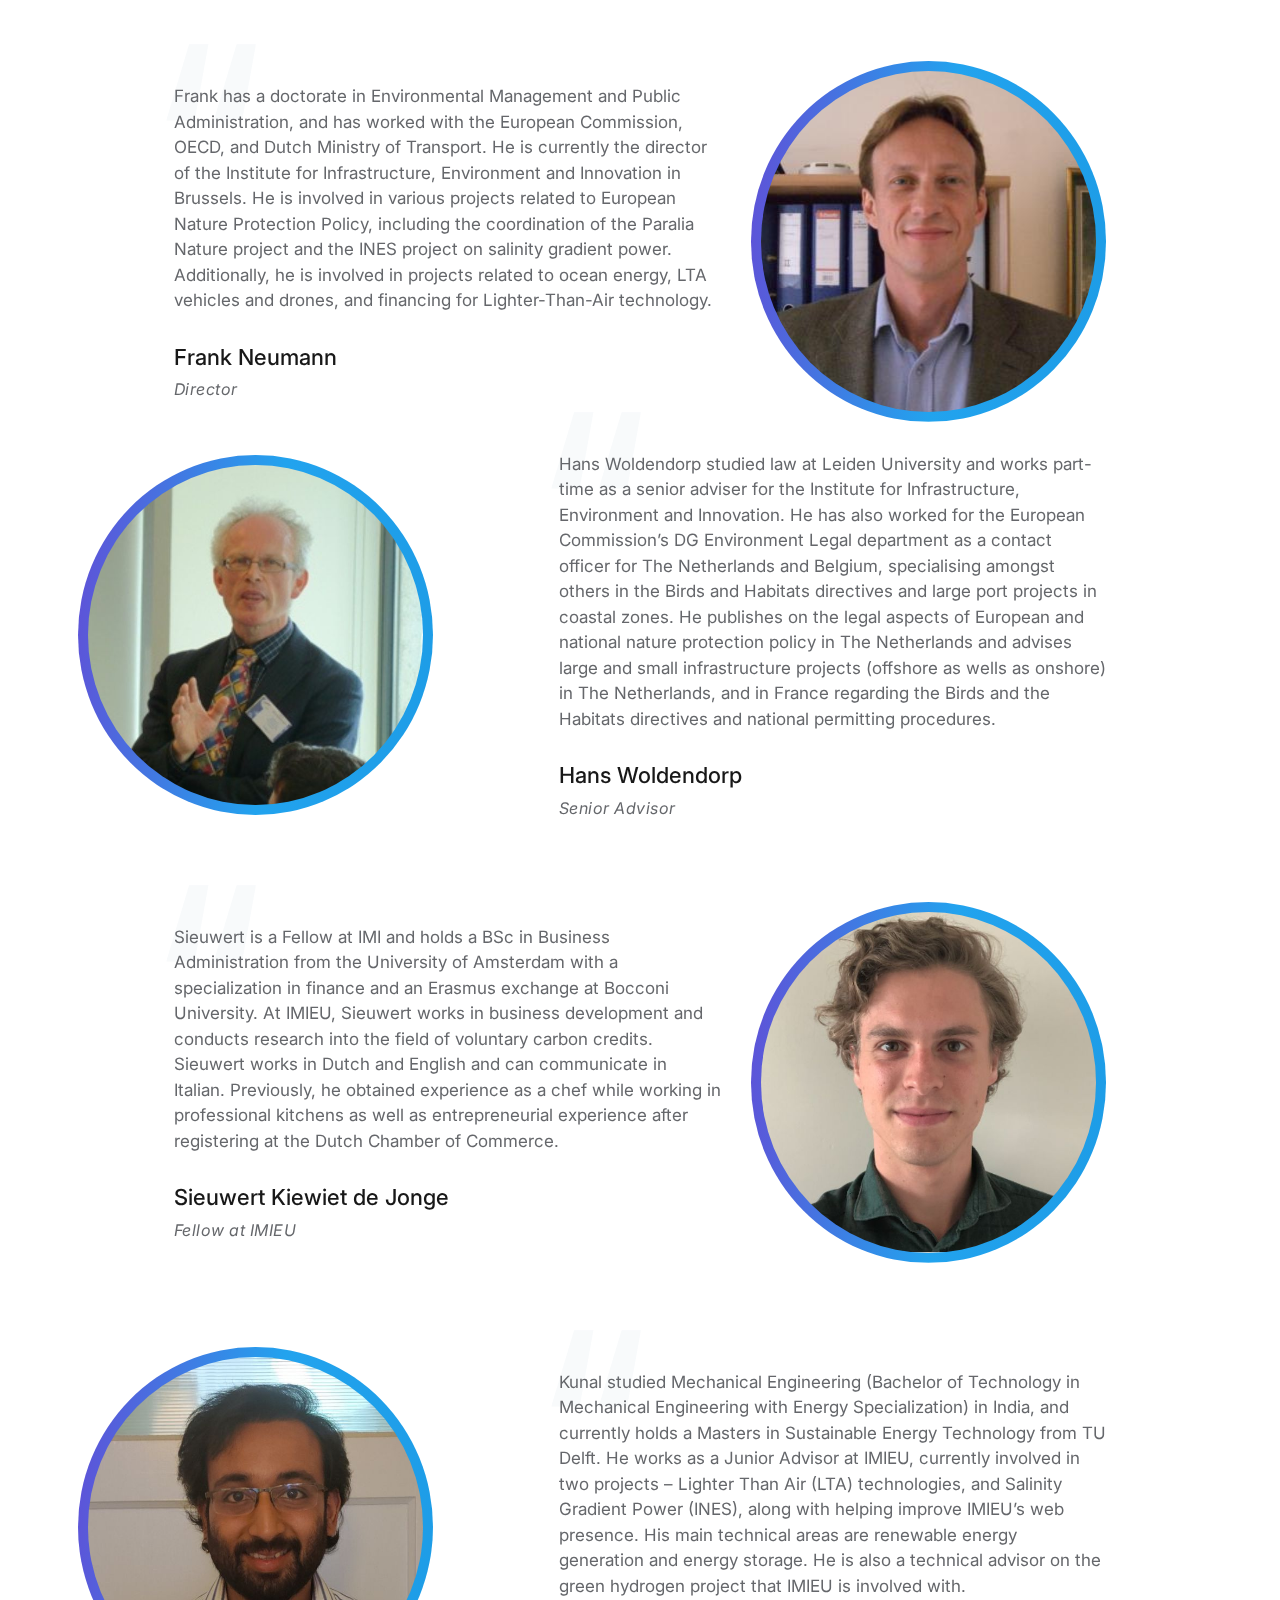
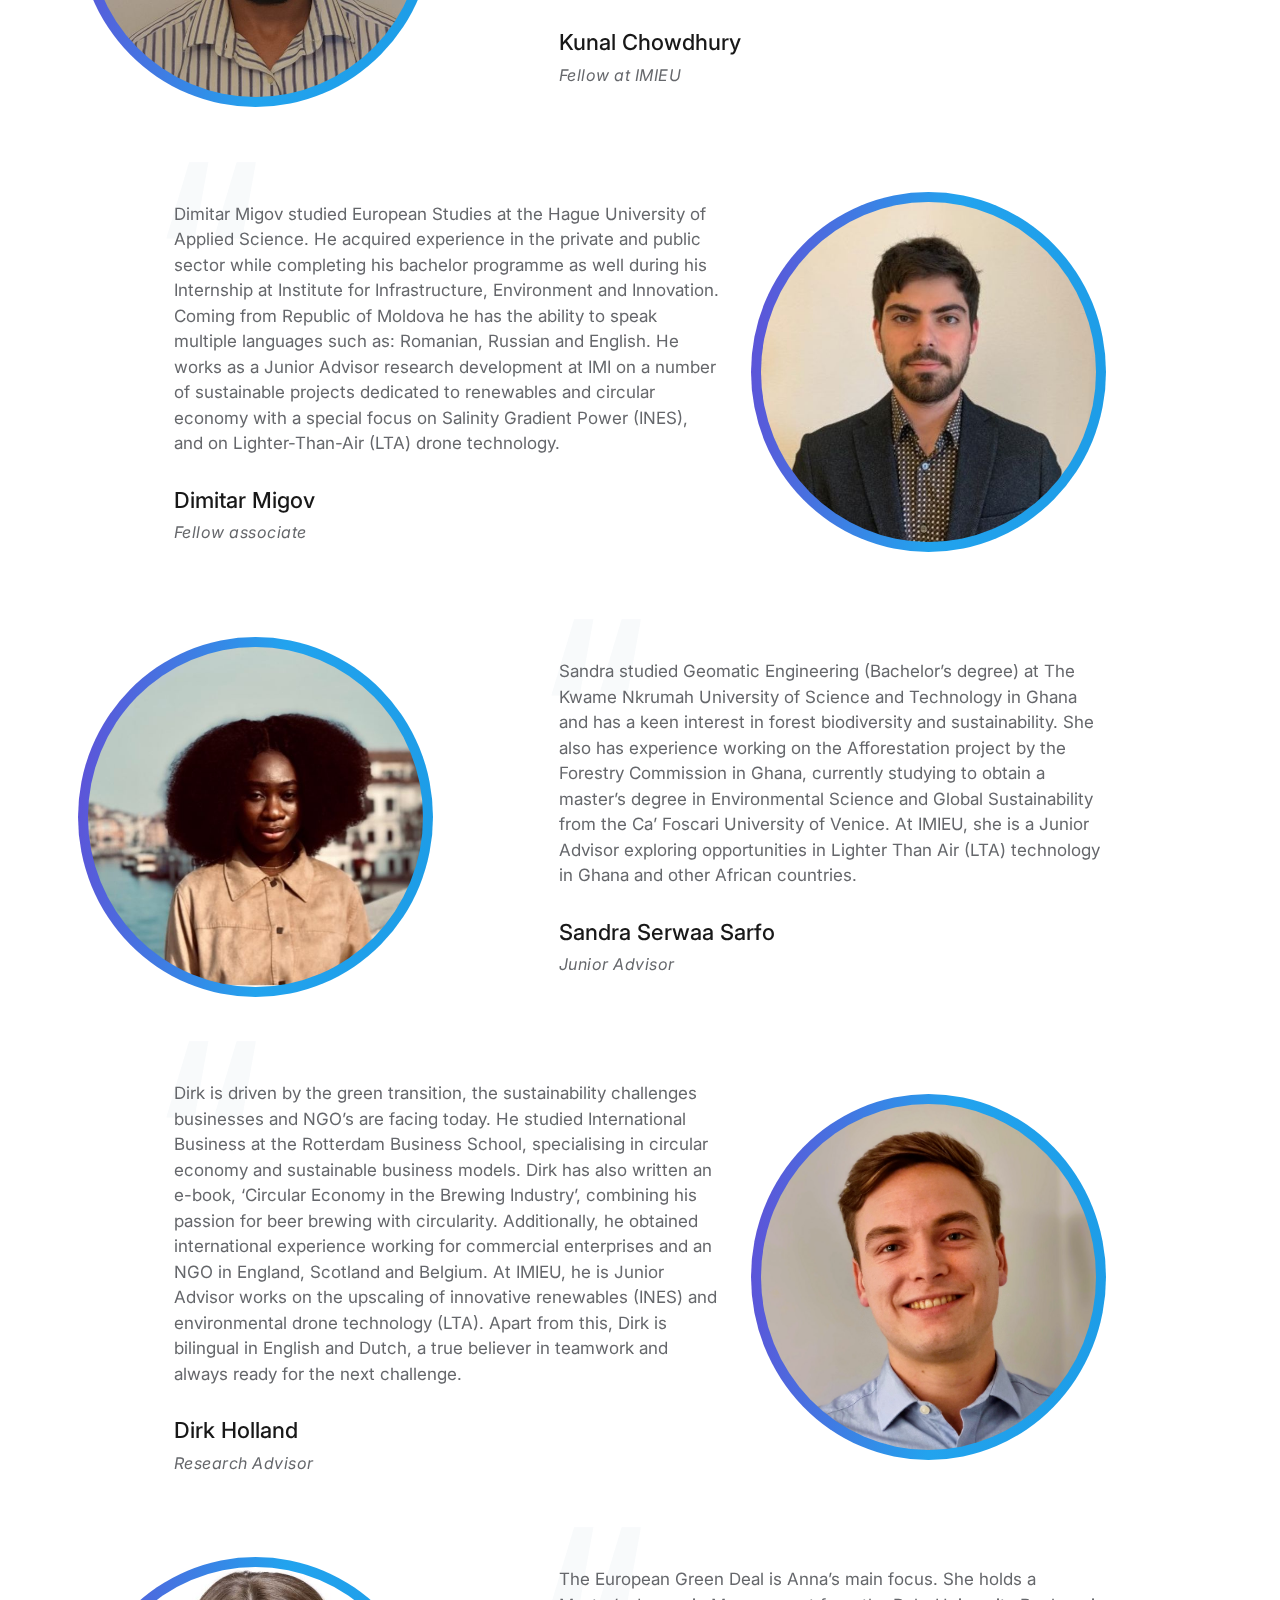
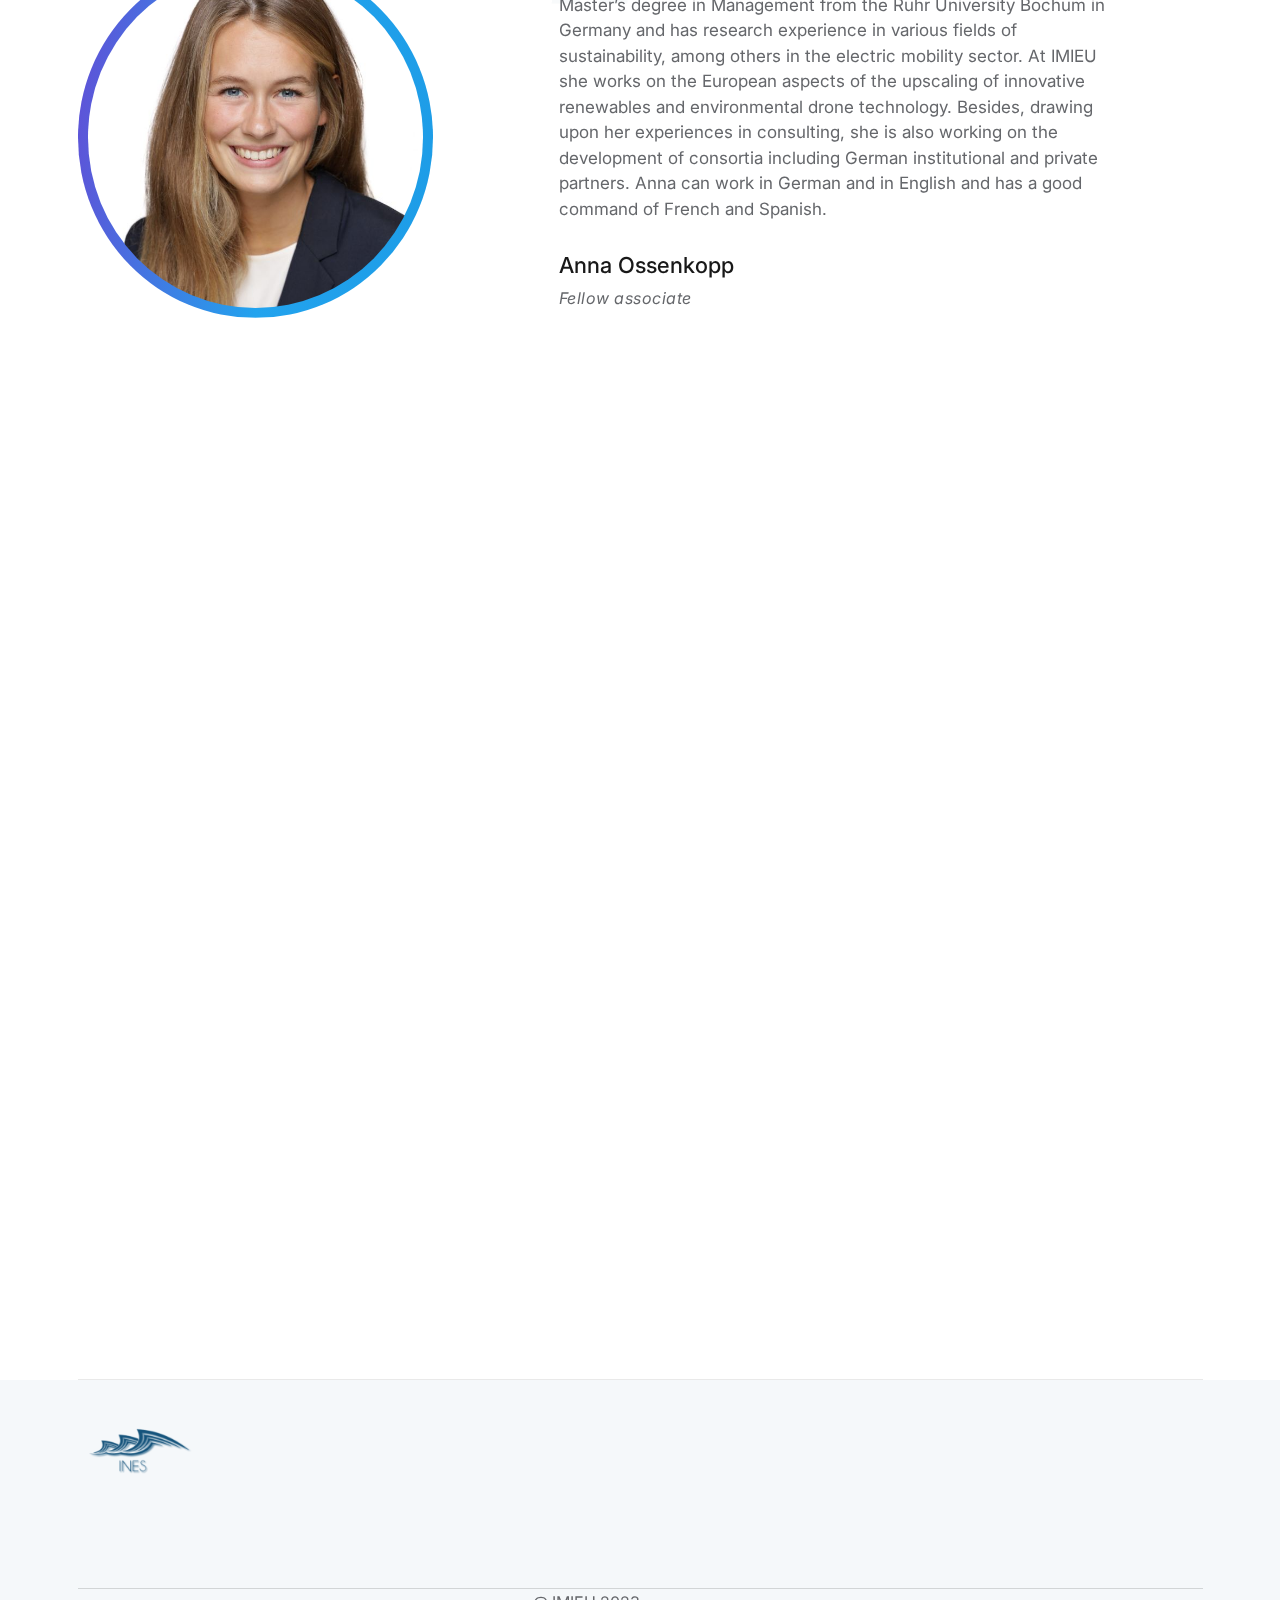
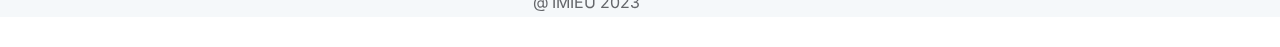
==== commit ec9bdca6: "bruh" ====
--- a/about.html
+++ b/about.html
@@ -44,15 +44,14 @@
                                   <li><a href="about.html">About</a></li>
                                   <li><a href="news.html">News</a></li>
                                   <li><a href="results.html">Documents & Media</a></li>
+                                  <li><a href="contact.html">Contact</a></li>
                               </ul>
                           </nav>
                       </div>
                   </div>
                   <div class="col-lg-3 col-md-6 col-8">
                       <div class="header-right">
-                          <div class="header-btn">
-                              <a class="btn-default btn-small" href="contact.html">Contact</a>
-                          </div>
+                        
                           <div class="header-btn">
                             <a class="btn-default btn-small" href="join-us.html">Join Us</a>
                         </div>
@@ -130,10 +129,12 @@
                 <h4><strong>Beginning</strong></h4>                
 
                 <p>
-                    In April 2010, INES – European Alliance for Osmotic Energy was created 
-                    in order to enhance the development of salinity gradient power and the 
-                    visibility of this innovative renewable energy production technique.
+                    In 2012 the INES Project was launched (Integrated Network of Energy From Salinity Gradient Power) with help of DG Environmen 
+                    of the European Commission, where competing parties united. With the inclusion of Osmotic Energy in the amendments to the 
+                    European Renewable Energy Directive (REDII), INES was renamed per 1 September 2022 into: European and International Alliance for 
+                    Osmotic Energy, to better be tuned to the governing policy framework, however keeping the same logo.
                 </p>
+
 
                 <h4><strong>Purpose</strong></h4>
 
@@ -155,7 +156,7 @@
                     cooperation.
                 </p>
 
-                <h4><strong>Partners and Collaborators</strong></h4>
+                <h4><strong>Partners and Contributors</strong></h4>
 
                 <p>
                   Regarding the European authorities, this exercise is also
@@ -346,6 +347,36 @@
               </div>
           </div>
       </div>
+           <!-- Start Brand Area  -->
+           <div class="rainbow-brand-area rainbow-section-gapTop">
+            <div class="container">
+                <div class="row">
+                    <div class="col-lg-12">
+                        <div class="section-title text-center" data-sal="slide-up" data-sal-duration="700" data-sal-delay="100">
+                            <h2 class="title w-600 mb--20">Partners and Contributors</h2>
+                            <h4 class="subtitle "><span class="theme-gradient">Working Together for Greater Impact</span></h4>
+                        </div>
+                    </div>
+                </div>
+                
+                <div class="row mb--20">
+                    <div class="col-lg-12 mt--10">
+                        <ul class="brand-list brand-style-1 center" >
+                            <li><a href="https://redstack.nl/"><img class="partner-image" src="assets/images/brand/01.png" alt="Brand Image"></a></li>
+                            <li><a href="https://www.sweetch.energy/"><img class="partner-image" src="assets/images/brand/02.svg" alt="Brand Image"></a></li>
+                            <li><a href="http://www.saltpower.net/"><img class="partner-image" src="assets/images/brand/03.png" alt="Brand Image"></a></li>
+                            <li><a href="https://www.unipa.it/"><img  class="partner-image" src="assets/images/brand/04.png" alt="Brand Image"></a></li>
+                            <li><a href="https://resourseas.com/"><img class="partner-image" src="assets/images/brand/05.png" alt="Brand Image"></a></li>
+                            <li><a href="https://www.ingenieria.unam.mx/EN/"><img class="partner-image" src="assets/images/brand/06.png" alt="Brand Image"></a></li>
+                            <li><a href="https://www.iitm.ac.in/"><img class="partner-image" src="assets/images/brand/07.png" alt="Brand Image"></a></li>
+                            <li><a href="https://www.uninorte.edu.co/"><img class="partner-image" src="assets/images/brand/08.png" alt="Brand Image"></a></li>
+                            <li><a href="https://commission.europa.eu/index_en"><img class="partner-image" style="margin-top: -35px; width: 90%;" src="assets/images/brand/europe.png" alt="Brand Image"></a></li>
+                        </ul>
+                    </div>
+                </div>
+            </div>
+        </div>
+        <!-- End Brand Area  -->
 
 <!--TEAM-->
 
@@ -357,7 +388,7 @@
                                     <div class="section-title text-center" data-sal="slide-up" data-sal-duration="700" data-sal-delay="100">
                                         <!--<h4 class="subtitle "><span class="theme-gradient">The brains behind INES</span></h4>-->
                                         <h2 class="title w-600 mb--20">Meet the Team</h2>
-                                        <h4 class="subtitle "><span class="theme-gradient">We handpicked experts globally</span></h4>
+                                        <h4 class="subtitle "><span class="theme-gradient">Selective Partnership Group</span></h4>
 
                                     </div>
                                 </div>
@@ -370,8 +401,8 @@
                                         <div class="row align-items-center row--20">
                                             <div class="col-lg-6 col-md-8 offset-lg-1 order-2 order-md-1">
                                                 <div class="content">
-                                                    <span class="form">Netherlands</span>
-                                                    <p class="description" style="font-size: 20px;">Frank has a doctorate in Environmental Management and 
+
+                                                    <p class="description" style="font-size:17px;">Frank has a doctorate in Environmental Management and 
                                                         Public Administration, and has worked with the European Commission, OECD, 
                                                         and Dutch Ministry of Transport. He is currently the director of the Institute 
                                                         for Infrastructure, Environment and Innovation in Brussels. He is involved in 
@@ -401,8 +432,8 @@
                                         <div class="row align-items-center row--20">
                                             <div class="col-lg-6 col-md-8 offset-lg-1 order-1 order-md-2">
                                                 <div class="content">
-                                                    <span class="form">Netherlands</span>
-                                                    <p class="description" style="font-size: 20px;">
+
+                                                    <p class="description" style="font-size:17px;">
                                                         Hans Woldendorp studied law at Leiden University and works part-time 
                                                         as a senior adviser for the Institute for Infrastructure, Environment 
                                                         and Innovation. He has also worked for the European Commission’s DG 
@@ -435,8 +466,8 @@
                                         <div class="row align-items-center row--20">
                                             <div class="col-lg-6 col-md-8 offset-lg-1 order-2 order-md-1">
                                                 <div class="content">
-                                                    <span class="form">Netherlands</span>
-                                                    <p class="description" style="font-size: 20px;">                                            Sieuwert is a Fellow at IMI and holds a BSc in Business Administration 
+
+                                                    <p class="description" style="font-size:17px;">                                            Sieuwert is a Fellow at IMI and holds a BSc in Business Administration 
                                                         from the University of Amsterdam with a specialization in finance and 
                                                         an Erasmus exchange at Bocconi University. At IMIEU, Sieuwert works in 
                                                         business development and conducts research into the field of voluntary 
@@ -466,8 +497,8 @@
                                         <div class="row align-items-center row--20">
                                             <div class="col-lg-6 col-md-8 offset-lg-1 order-1 order-md-2">
                                                 <div class="content">
-                                                    <span class="form">India</span>
-                                                    <p class="description" style="font-size: 20px;">                                            Kunal studied Mechanical Engineering (Bachelor of Technology in 
+
+                                                    <p class="description" style="font-size:17px;">                                            Kunal studied Mechanical Engineering (Bachelor of Technology in 
                                                         Mechanical Engineering with Energy Specialization) in India, 
                                                         and currently holds a Masters in Sustainable Energy Technology 
                                                         from TU Delft. He works as a Junior Advisor at IMIEU, currently 
@@ -498,8 +529,8 @@
                                         <div class="row align-items-center row--20">
                                             <div class="col-lg-6 col-md-8 offset-lg-1 order-2 order-md-1">
                                                 <div class="content">
-                                                    <span class="form">Moldova</span>
-                                                    <p class="description" style="font-size: 20px;">                                            
+
+                                                    <p class="description" style="font-size:17px;">                                            
                                                         Dimitar Migov studied European Studies at the Hague University of 
                                                         Applied Science. He acquired experience in the private and public 
                                                         sector while completing his bachelor programme as well during his 
@@ -512,7 +543,7 @@
                                                         Lighter-Than-Air (LTA) drone technology.</p>
                                                     <div class="client-info">
                                                         <h4 class="title">Dimitar Migov</h4>
-                                                        <h6 class="subtitle">Junior Advisor</h6>
+                                                        <h6 class="subtitle">Fellow associate</h6>
                                                     </div>
                                                 </div>
                                             </div>
@@ -532,8 +563,8 @@
                                         <div class="row align-items-center row--20">
                                             <div class="col-lg-6 col-md-8 offset-lg-1 order-1 order-md-2">
                                                 <div class="content">
-                                                    <span class="form">Ghana</span>
-                                                    <p class="description" style="font-size: 20px;">                                            
+
+                                                    <p class="description" style="font-size:17px;">                                            
                                                         Sandra studied  Geomatic Engineering (Bachelor’s degree) at The Kwame 
                                                         Nkrumah University of Science and Technology in Ghana and has a keen 
                                                         interest in forest biodiversity and sustainability. She also has 
@@ -545,7 +576,7 @@
                                                         in Ghana and other African countries.</p>
                                                     <div class="client-info">
                                                         <h4 class="title">Sandra Serwaa Sarfo</h4>
-                                                        <h6 class="subtitle">Engeneering Advisor</h6>
+                                                        <h6 class="subtitle">Junior Advisor</h6>
                                                     </div>
                                                 </div>
                                             </div>
@@ -565,8 +596,8 @@
                                         <div class="row align-items-center row--20">
                                             <div class="col-lg-6 col-md-8 offset-lg-1 order-2 order-md-1">
                                                 <div class="content">
-                                                    <span class="form">Netherlands</span>
-                                                    <p class="description" style="font-size: 20px;">
+
+                                                    <p class="description" style="font-size:17px;">
                                                         Dirk is driven by the green transition, the sustainability challenges businesses and NGO’s are facing today. He
                                                         studied International Business at the Rotterdam Business School, specialising in circular economy and
                                                         sustainable business models. Dirk has also written an e-book, ‘Circular Economy in the Brewing Industry’,
@@ -599,8 +630,8 @@
                                         <div class="row align-items-center row--20">
                                             <div class="col-lg-6 col-md-8 offset-lg-1 order-1 order-md-2">
                                                 <div class="content">
-                                                    <span class="form">Germany</span>
-                                                    <p class="description" style="font-size: 20px;">                                            The European Green Deal is Anna’s main focus. She holds a Master’s degree in 
+
+                                                    <p class="description" style="font-size:17px;">                                            The European Green Deal is Anna’s main focus. She holds a Master’s degree in 
                                                         Management from the Ruhr University Bochum in Germany and has research experience 
                                                         in various fields of sustainability, among others in the electric mobility sector. 
                                                         At IMIEU she works on the European aspects of the upscaling of innovative 
@@ -610,7 +641,7 @@
                                                         and in English and has a good command of French and Spanish.</p>
                                                     <div class="client-info">
                                                         <h4 class="title">Anna Ossenkopp</h4>
-                                                        <h6 class="subtitle">Multilingual Consultant</h6>
+                                                        <h6 class="subtitle">Fellow associate</h6>
                                                     </div>
                                                 </div>
                                             </div>
@@ -632,37 +663,7 @@
 <!--TEAM-->
 
 
-        <!-- Start Brand Area  -->
-        <div class="rainbow-brand-area rainbow-section-gapTop">
-            <div class="container">
-                <div class="row">
-                    <div class="col-lg-12">
-                        <div class="section-title text-center" data-sal="slide-up" data-sal-duration="700" data-sal-delay="100">
-                            <h2 class="title w-600 mb--20">Our partnes</h2>
-                            <h4 class="subtitle "><span class="theme-gradient">Working Together for Greater Impact</span></h4>
-                        </div>
-                    </div>
-                </div>
-                
-                <div class="row mb--20">
-                    <div class="col-lg-12 mt--10">
-                        <ul class="brand-list brand-style-1 center" >
-                            <li><a href="https://redstack.nl/"><img class="partner-image" src="assets/images/brand/01.png" alt="Brand Image"></a></li>
-                            <li><a href="https://www.sweetch.energy/"><img class="partner-image" src="assets/images/brand/02.svg" alt="Brand Image"></a></li>
-                            <li><a href="http://www.saltpower.net/"><img style="filter: contrast(0.1);" class="partner-image" src="assets/images/brand/03.png" alt="Brand Image"></a></li>
-                            <li><a href="https://www.unipa.it/"><img  class="partner-image" src="assets/images/brand/04.png" alt="Brand Image"></a></li>
-                            <li><a href="https://resourseas.com/"><img class="partner-image" src="assets/images/brand/05.png" alt="Brand Image"></a></li>
-                            <li><a href="https://www.ingenieria.unam.mx/EN/"><img class="partner-image" src="assets/images/brand/06.png" alt="Brand Image"></a></li>
-                            <li><a href="https://www.iitm.ac.in/"><img class="partner-image" src="assets/images/brand/07.png" alt="Brand Image"></a></li>
-                            <li><a href="https://www.uninorte.edu.co/"><img class="partner-image" src="assets/images/brand/08.png" alt="Brand Image"></a></li>
-
-
-                        </ul>
-                    </div>
-                </div>
-            </div>
-        </div>
-        <!-- End Brand Area  -->
+   
 
 
                             <!-- Start Testimonial Style Two  -->
--- a/assets/css/style.css
+++ b/assets/css/style.css
@@ -9113,7 +9113,7 @@
   align-items: center;
 }
 .header-default .logo a img {
-  max-height: 85px;
+  max-height: 70px;
 }
 .header-default .header-right {
   display: flex;
@@ -9753,7 +9753,7 @@
   padding: 15px 20px;
 }
 .popup-mobile-menu .inner .header-top .logo a img {
-  max-height: 85px;
+  max-height: 70px;
 }
 .popup-mobile-menu .inner .header-top .close-menu .close-button {
   background: var(--color-darker);
@@ -12258,7 +12258,7 @@
     Call To Action Style  
 --------------------------------*/
 .clltoaction-style-default {
-  padding: 250px 0;
+  padding: 150px 0;
 }
 .clltoaction-style-default .title {
   font-size: 52px;
@@ -16682,7 +16682,7 @@
 }
 
 body.active-light-mode .header-transparent .mainmenu-nav .mainmenu > li > a {
-  color: var(--color-body);
+  color: black;
 }
 
 body.active-light-mode
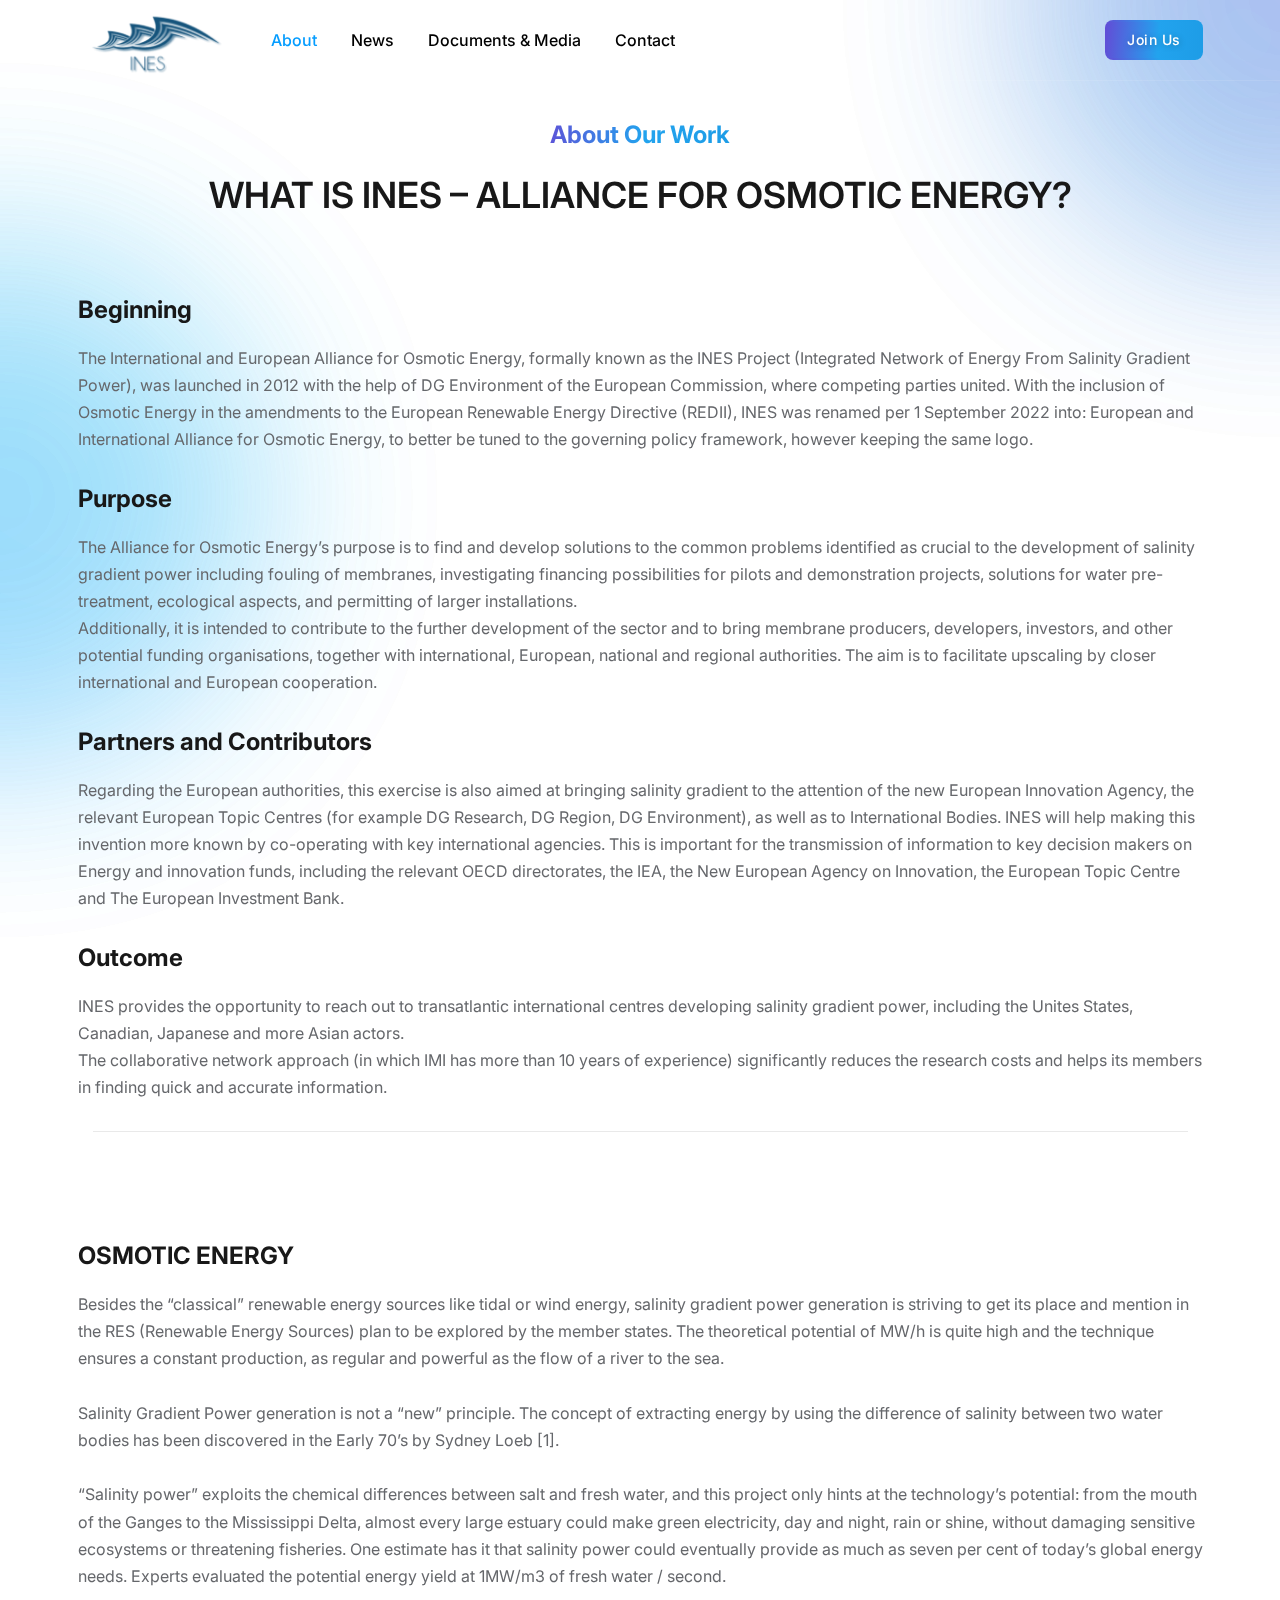
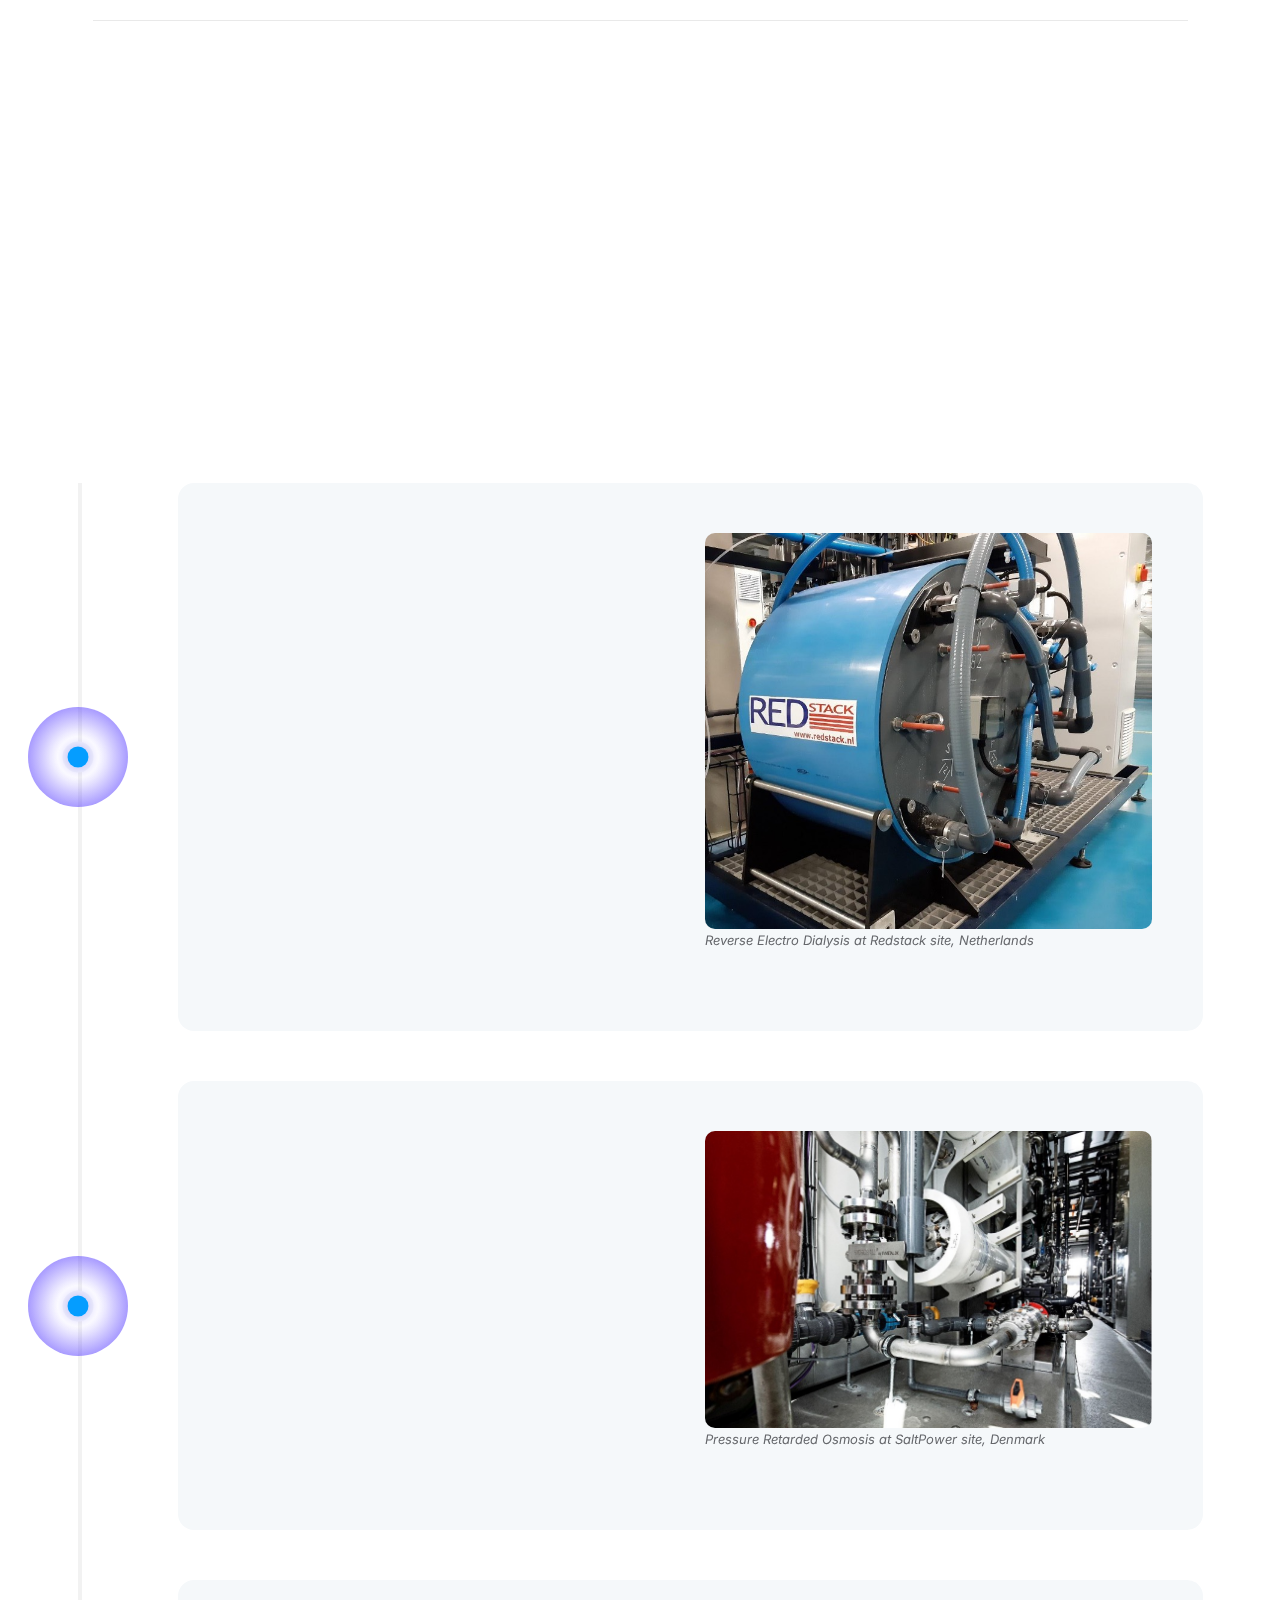
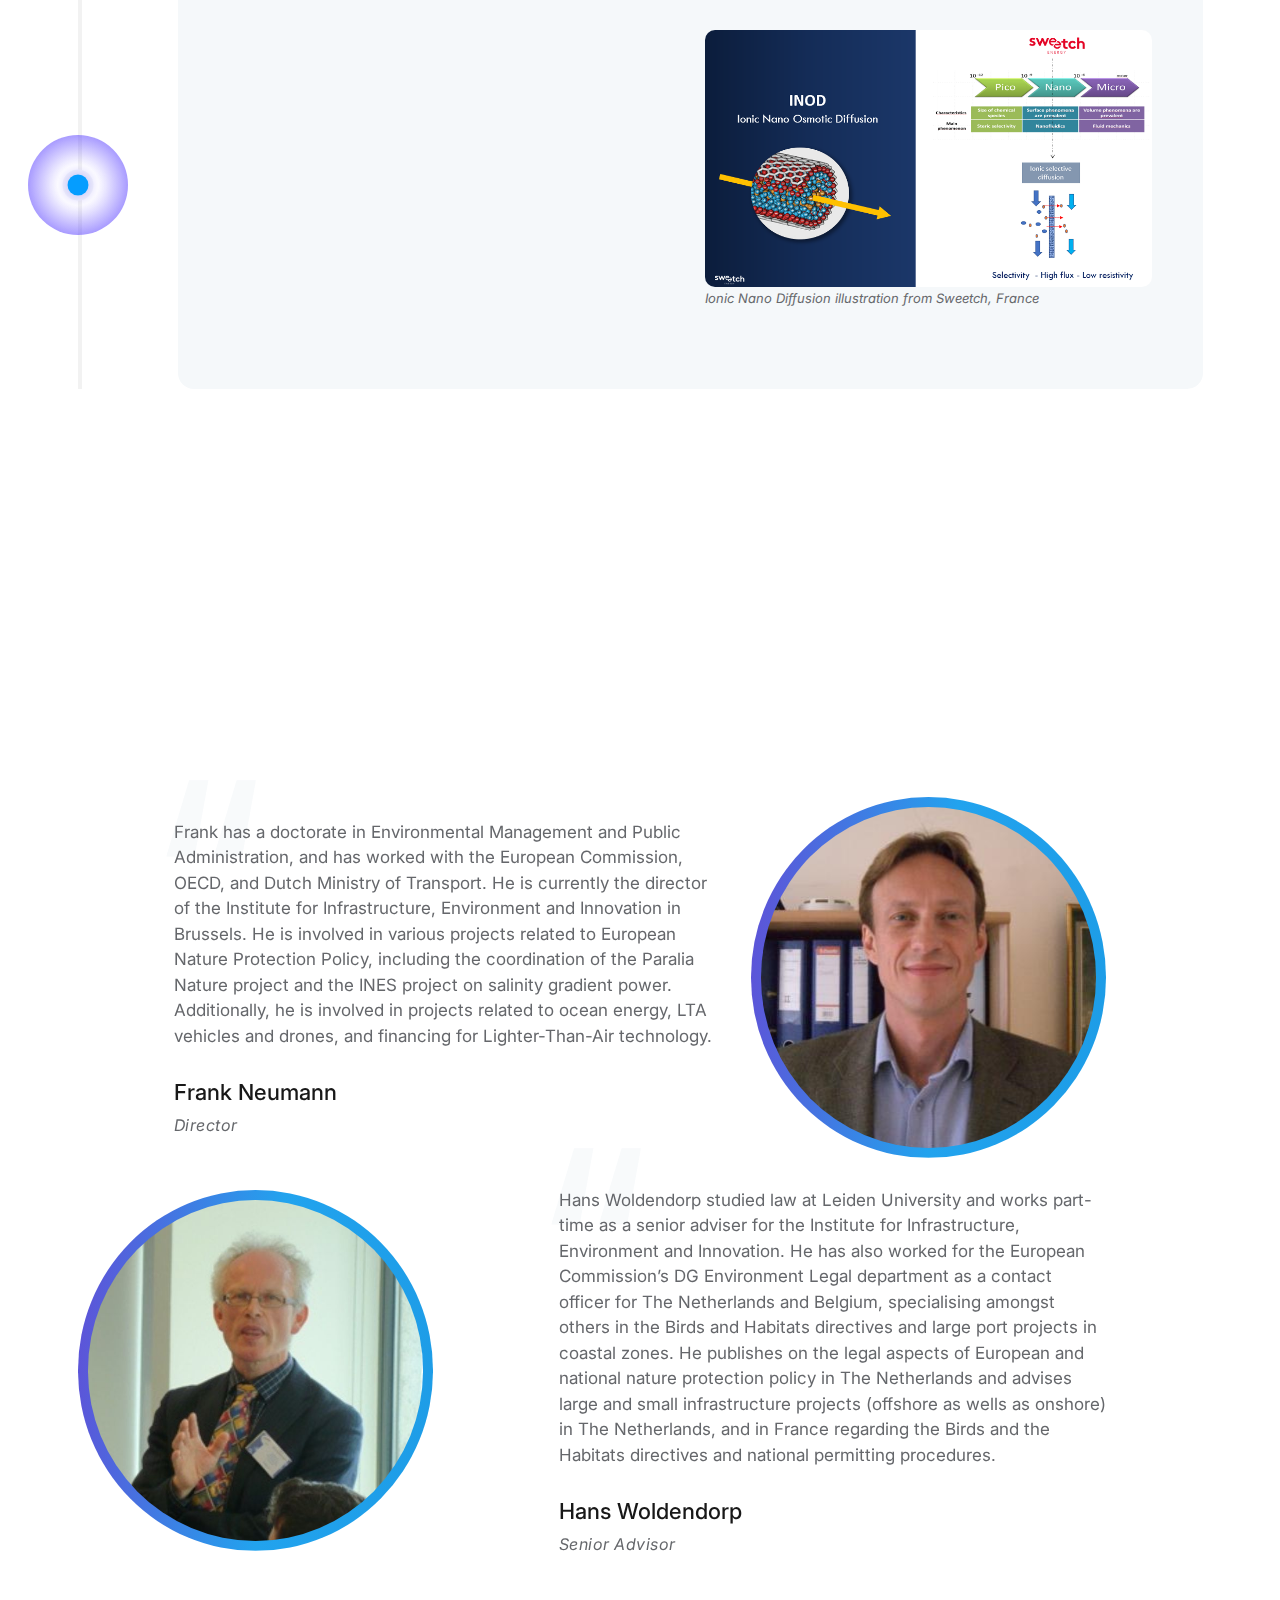
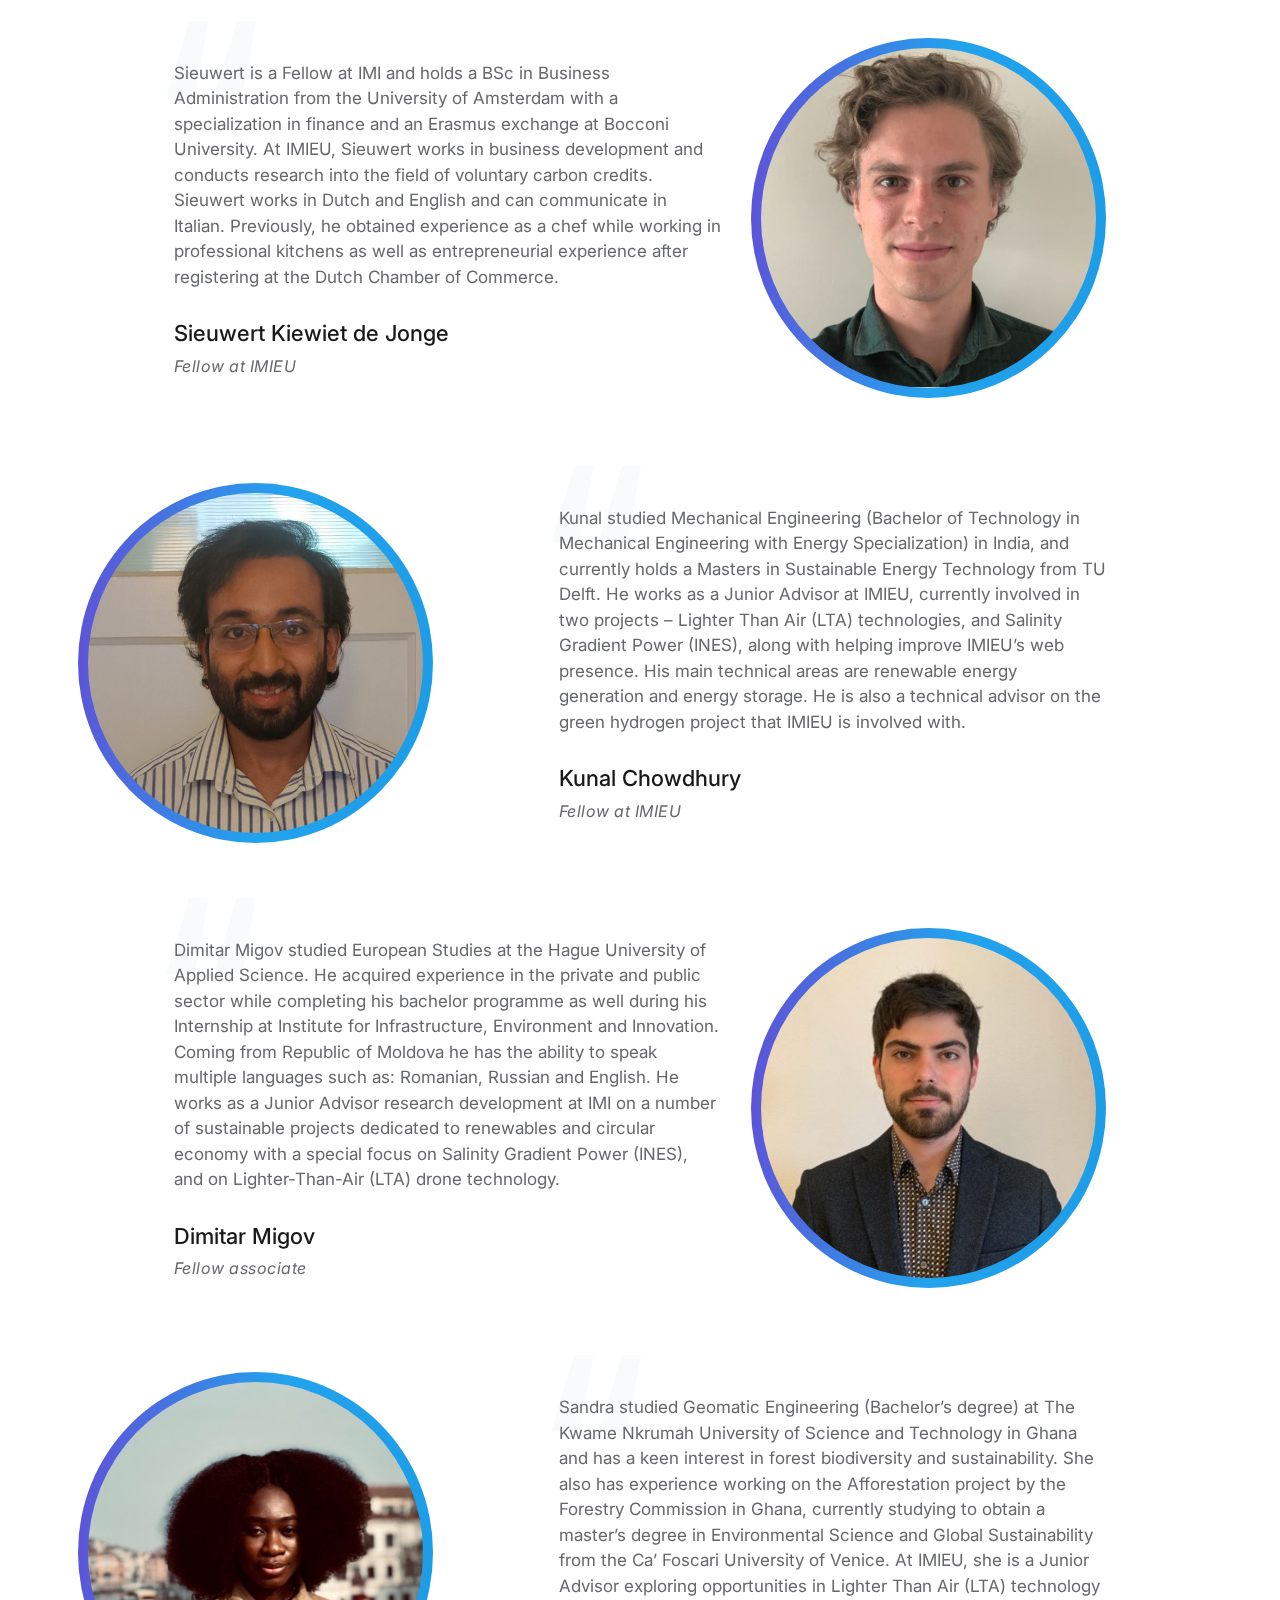
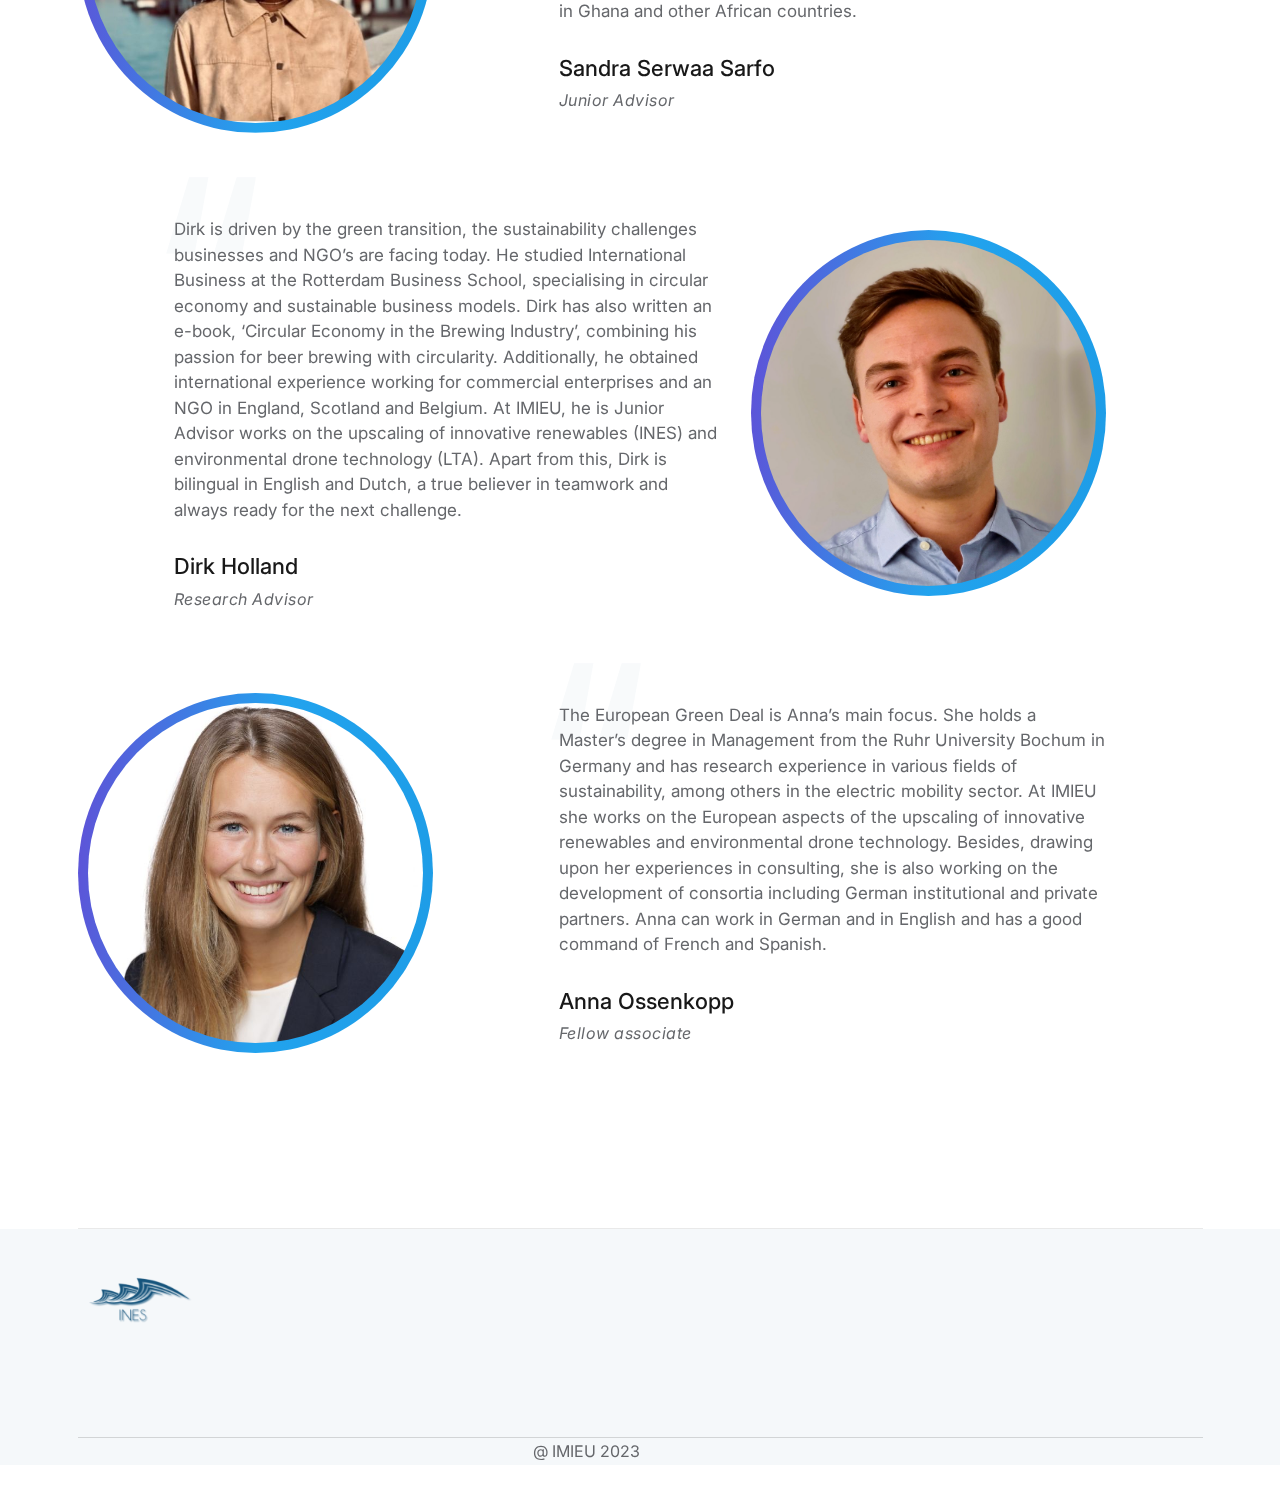
==== commit de4a3521: "latest" ====
--- a/about.html
+++ b/about.html
@@ -129,8 +129,7 @@
                 <h4><strong>Beginning</strong></h4>                
 
                 <p>
-                    In 2012 the INES Project was launched (Integrated Network of Energy From Salinity Gradient Power) with help of DG Environmen 
-                    of the European Commission, where competing parties united. With the inclusion of Osmotic Energy in the amendments to the 
+                    The International and European Alliance for Osmotic Energy, formally known as the INES Project (Integrated Network of Energy From Salinity Gradient Power), was launched in 2012 with the help of DG Environment of the European Commission, where competing parties united. With the inclusion of Osmotic Energy in the amendments to the 
                     European Renewable Energy Directive (REDII), INES was renamed per 1 September 2022 into: European and International Alliance for 
                     Osmotic Energy, to better be tuned to the governing policy framework, however keeping the same logo.
                 </p>
@@ -263,8 +262,8 @@
                                       <div class="row row--30 align-items-center">
                                           <div class="col-lg-6 mt_md--40 mt_sm--40 order-2 order-lg-1">
                                               <div class="content">
-                                                  <span class="date-of-timeline">Method-1</span>
-                                                  <h2 class="title" data-sal="slide-up" data-sal-duration="700" data-sal-delay="100">The Reverse Electro Dialysis (RED)</h2>
+
+                                                  <h2 class="title" data-sal="slide-up" data-sal-duration="700" data-sal-delay="100">Reverse Electro Dialysis (RED)</h2>
                                                   <p class="description" data-sal="slide-up" data-sal-duration="700" data-sal-delay="200">
                                                     Simplified, the RED technique uses ionic exchange between fresh and salt 
                                                     water. The water bodies are separated inside the device with special 
@@ -292,7 +291,7 @@
                                       <div class="row row--30 align-items-center">
                                           <div class="col-lg-6 mt_md--40 mt_sm--40 order-2 order-lg-1">
                                               <div class="content">
-                                                  <span class="date-of-timeline">Method-2</span>
+
                                                   <h2 class="title" data-sal="slide-up" data-sal-duration="700" data-sal-delay="200">Pressure Retarded Osmosis (PRO)
                                                   <p class="description" data-sal="slide-up" data-sal-duration="700" data-sal-delay="300">
                                                     The PRO technique is more closely linked to the osmosis principle: 
@@ -321,8 +320,8 @@
                                     <div class="row row--30 align-items-center">
                                         <div class="col-lg-6 mt_md--40 mt_sm--40 order-2 order-lg-1">
                                             <div class="content">
-                                                <span class="date-of-timeline">Method-3</span>
-                                                <h2 class="title" data-sal="slide-up" data-sal-duration="700" data-sal-delay="200">Nano Tech
+
+                                                <h2 class="title" data-sal="slide-up" data-sal-duration="700" data-sal-delay="200">Nanotechnology
                                                 <p class="description" data-sal="slide-up" data-sal-duration="700" data-sal-delay="300">In 2013, 
                                                     researchers developed a modification of the Reverse Electrodialysis process 
                                                     that used a single boron nanotube to increase power densities by three 
@@ -347,36 +346,7 @@
               </div>
           </div>
       </div>
-           <!-- Start Brand Area  -->
-           <div class="rainbow-brand-area rainbow-section-gapTop">
-            <div class="container">
-                <div class="row">
-                    <div class="col-lg-12">
-                        <div class="section-title text-center" data-sal="slide-up" data-sal-duration="700" data-sal-delay="100">
-                            <h2 class="title w-600 mb--20">Partners and Contributors</h2>
-                            <h4 class="subtitle "><span class="theme-gradient">Working Together for Greater Impact</span></h4>
-                        </div>
-                    </div>
-                </div>
-                
-                <div class="row mb--20">
-                    <div class="col-lg-12 mt--10">
-                        <ul class="brand-list brand-style-1 center" >
-                            <li><a href="https://redstack.nl/"><img class="partner-image" src="assets/images/brand/01.png" alt="Brand Image"></a></li>
-                            <li><a href="https://www.sweetch.energy/"><img class="partner-image" src="assets/images/brand/02.svg" alt="Brand Image"></a></li>
-                            <li><a href="http://www.saltpower.net/"><img class="partner-image" src="assets/images/brand/03.png" alt="Brand Image"></a></li>
-                            <li><a href="https://www.unipa.it/"><img  class="partner-image" src="assets/images/brand/04.png" alt="Brand Image"></a></li>
-                            <li><a href="https://resourseas.com/"><img class="partner-image" src="assets/images/brand/05.png" alt="Brand Image"></a></li>
-                            <li><a href="https://www.ingenieria.unam.mx/EN/"><img class="partner-image" src="assets/images/brand/06.png" alt="Brand Image"></a></li>
-                            <li><a href="https://www.iitm.ac.in/"><img class="partner-image" src="assets/images/brand/07.png" alt="Brand Image"></a></li>
-                            <li><a href="https://www.uninorte.edu.co/"><img class="partner-image" src="assets/images/brand/08.png" alt="Brand Image"></a></li>
-                            <li><a href="https://commission.europa.eu/index_en"><img class="partner-image" style="margin-top: -35px; width: 90%;" src="assets/images/brand/europe.png" alt="Brand Image"></a></li>
-                        </ul>
-                    </div>
-                </div>
-            </div>
-        </div>
-        <!-- End Brand Area  -->
+ 
 
 <!--TEAM-->
 
@@ -666,60 +636,6 @@
    
 
 
-                            <!-- Start Testimonial Style Two  -->
-        <div class="rainbow-testimonial-area rainbow-section-gap">
-          <div class="container">
-              <div class="row">
-                  <div class="col-lg-12">
-                      <div class="section-title text-center mb--10" data-sal="slide-up" data-sal-duration="700" data-sal-delay="100">
-                          <h4 class="subtitle "><span class="theme-gradient">Network Coverage</span></h4>
-                          <h2 class="title w-600">Projects and Collaborations</h2>
-                      </div>
-                  </div>
-              </div>
-              <div class="row row--15 mt_dec--30">
-                  <div class="col-lg-4 col-md-6 col-12 mt--30" data-sal="slide-up" data-sal-duration="700" data-sal-delay="200">
-                      <div class="card-style-default testimonial-style-one style-two border-gradient">
-                          <div class="inner"><a target="_blank" href="https://imieu.eu/">
-                              <img src="assets/images/testimonial/testimonial-01.jpg" alt="IMI EU"></a>
-                              <div class="content"><a href="events.html#IMIEU">
-                                  <p class="description">IMI-EU is 'The European Institute for Infrastructure, Environment, and Innovation'
-                                      and is the parent company of INES Project</p>
-                                  <h2 class="title"><a href="https://imieu.eu/">IMI EU</a></h2>
-                              </div></a>
-                          </div>
-                      </div>
-                  </div>
-                  <div class="col-lg-4 col-md-6 col-12 mt--30" data-sal="slide-up" data-sal-duration="700" data-sal-delay="300">
-                      <div class="card-style-default testimonial-style-one style-two border-gradient">
-                          <div class="inner"><a href="placeholder.html"></a>
-                              <img src="assets/images/testimonial/testimonial-02.jpg" alt="Corporate React Template">
-                              <div class="content"><a href="events.html#EP">
-                                  <p class="description">Intergroup discussion on Biodiversity, Climate Change and Sustainable Development,
-                                      titled “The potential of Osmotic Energy for clean electricity &amp; hydrogen"
-                                  </p>
-                                  <h2 class="title">European Parliament in Strasbourg</h2>
-                              </div></a>
-                          </div>
-                      </div>
-                  </div>
-                  <div class="col-lg-4 col-md-6 col-12 mt--30" data-sal="slide-up" data-sal-duration="700" data-sal-delay="400">
-                      <div class="box-card card-style-default testimonial-style-one style-two border-gradient">
-                          <div class="inner"><a target="_blank" href="https://environment.ec.europa.eu/eu-green-week_en">
-                              <img src="assets/images/testimonial/testimonial-03.jpg" alt="Corporate React Template">
-                              <div class="content"></a><a href="events.html#week">
-                                  <p class="description">Informative webinar hosted by IMIEU on the topic of Salinity Gradient Power (SGP).
-                                     Power is generated through mixing fresh and saline water.
-                                  </p>
-                                  <h2 class="title">European Green Week</h2>
-                              </div></a>
-                          </div>
-                      </div>
-                  </div>
-              </div>
-          </div>
-      </div>
-      <!-- End Testimonial Style Two  -->
 
       <!-- Start Elements Area  -->
      <!-- <div class="rainbow-elements-area rainbow-section-gap">
@@ -835,7 +751,7 @@
                       data-sal-duration="400"
                       data-sal-delay="150"
                     >
-                      Questions about INES Project?
+                      Questions about the Alliance for Osmotic Energy?
                       <br />Please don't hesitate to contact us!
                     </p>
                   </div>
--- a/assets/css/style.css
+++ b/assets/css/style.css
@@ -154,7 +154,7 @@
   --font-primary: "Inter", sans-serif;
   --secondary-font: "Inter", sans-serif;
   --font-awesome: "Font Awesome 5 Pro";
-  --font-size-b1: 18px;
+  --font-size-b1: 16px;
   --font-size-b2: 16px;
   --font-size-b3: 14px;
   --font-size-b4: 12px;
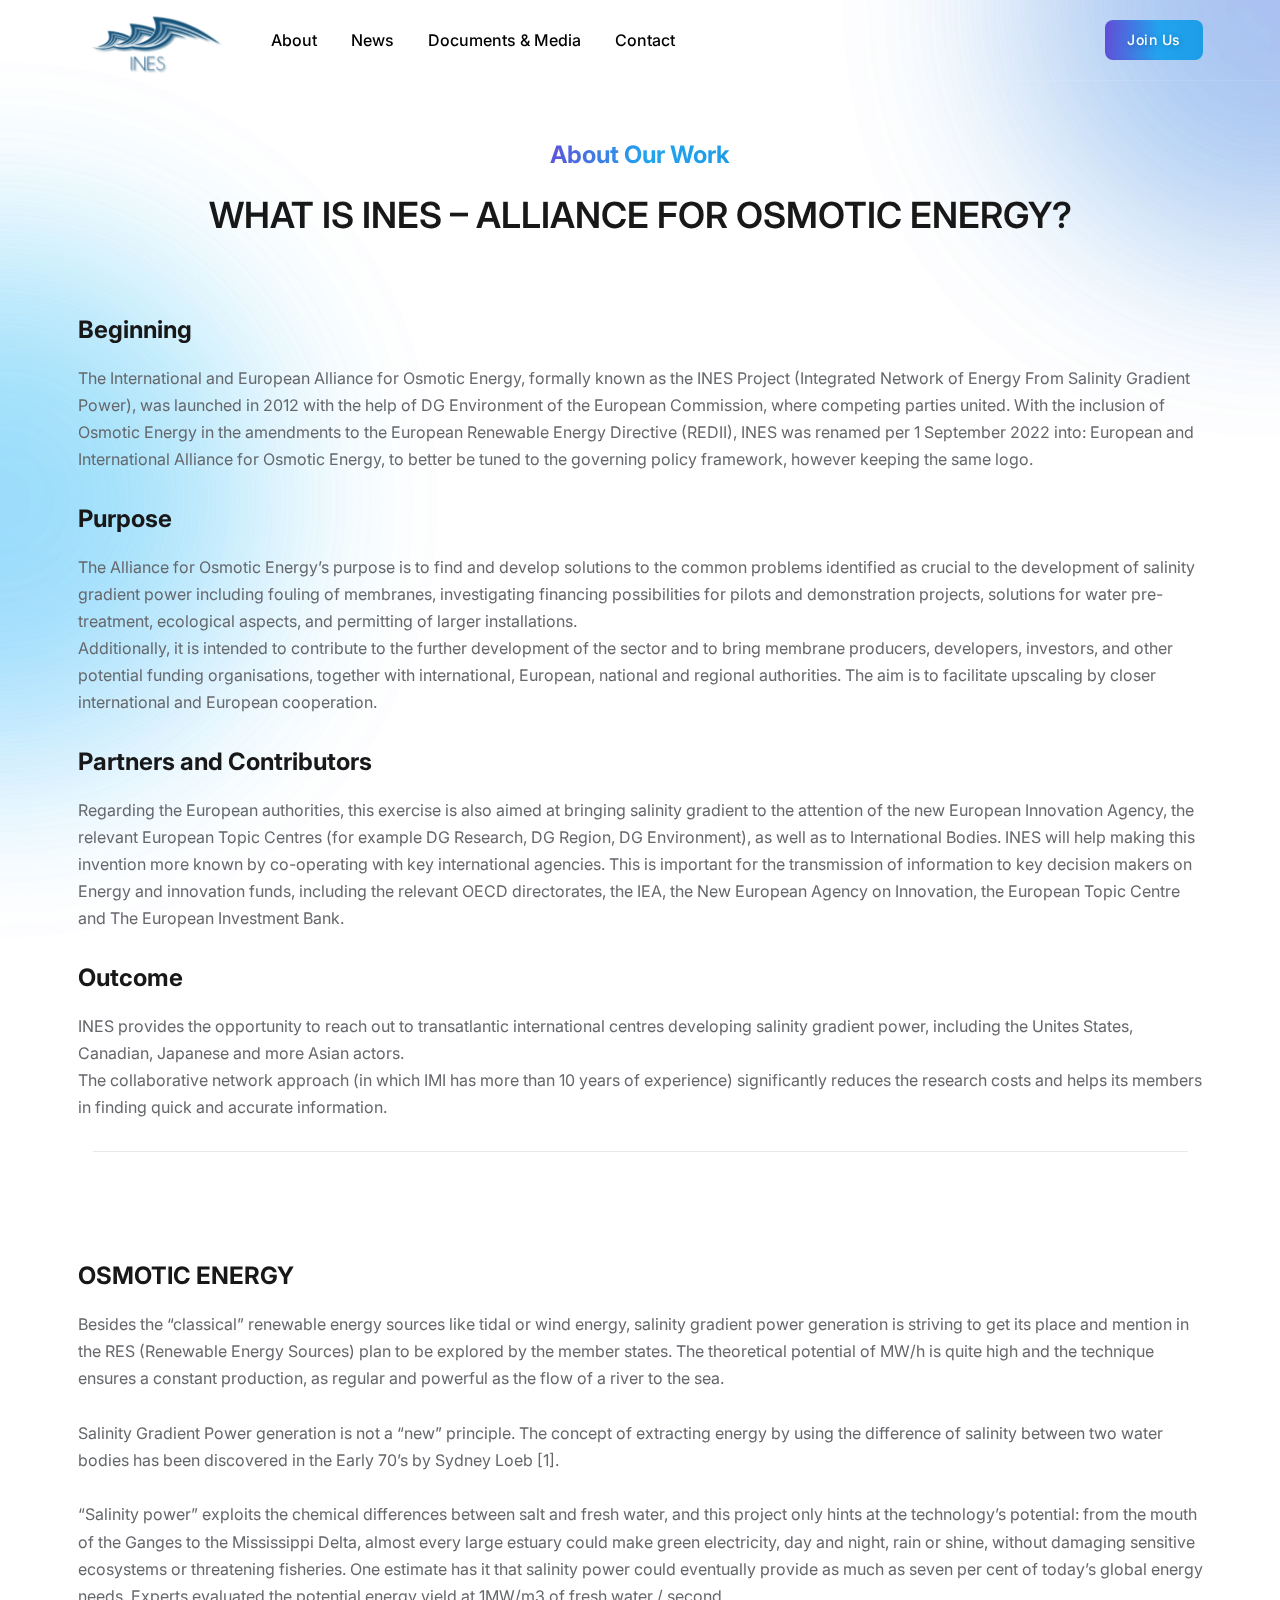
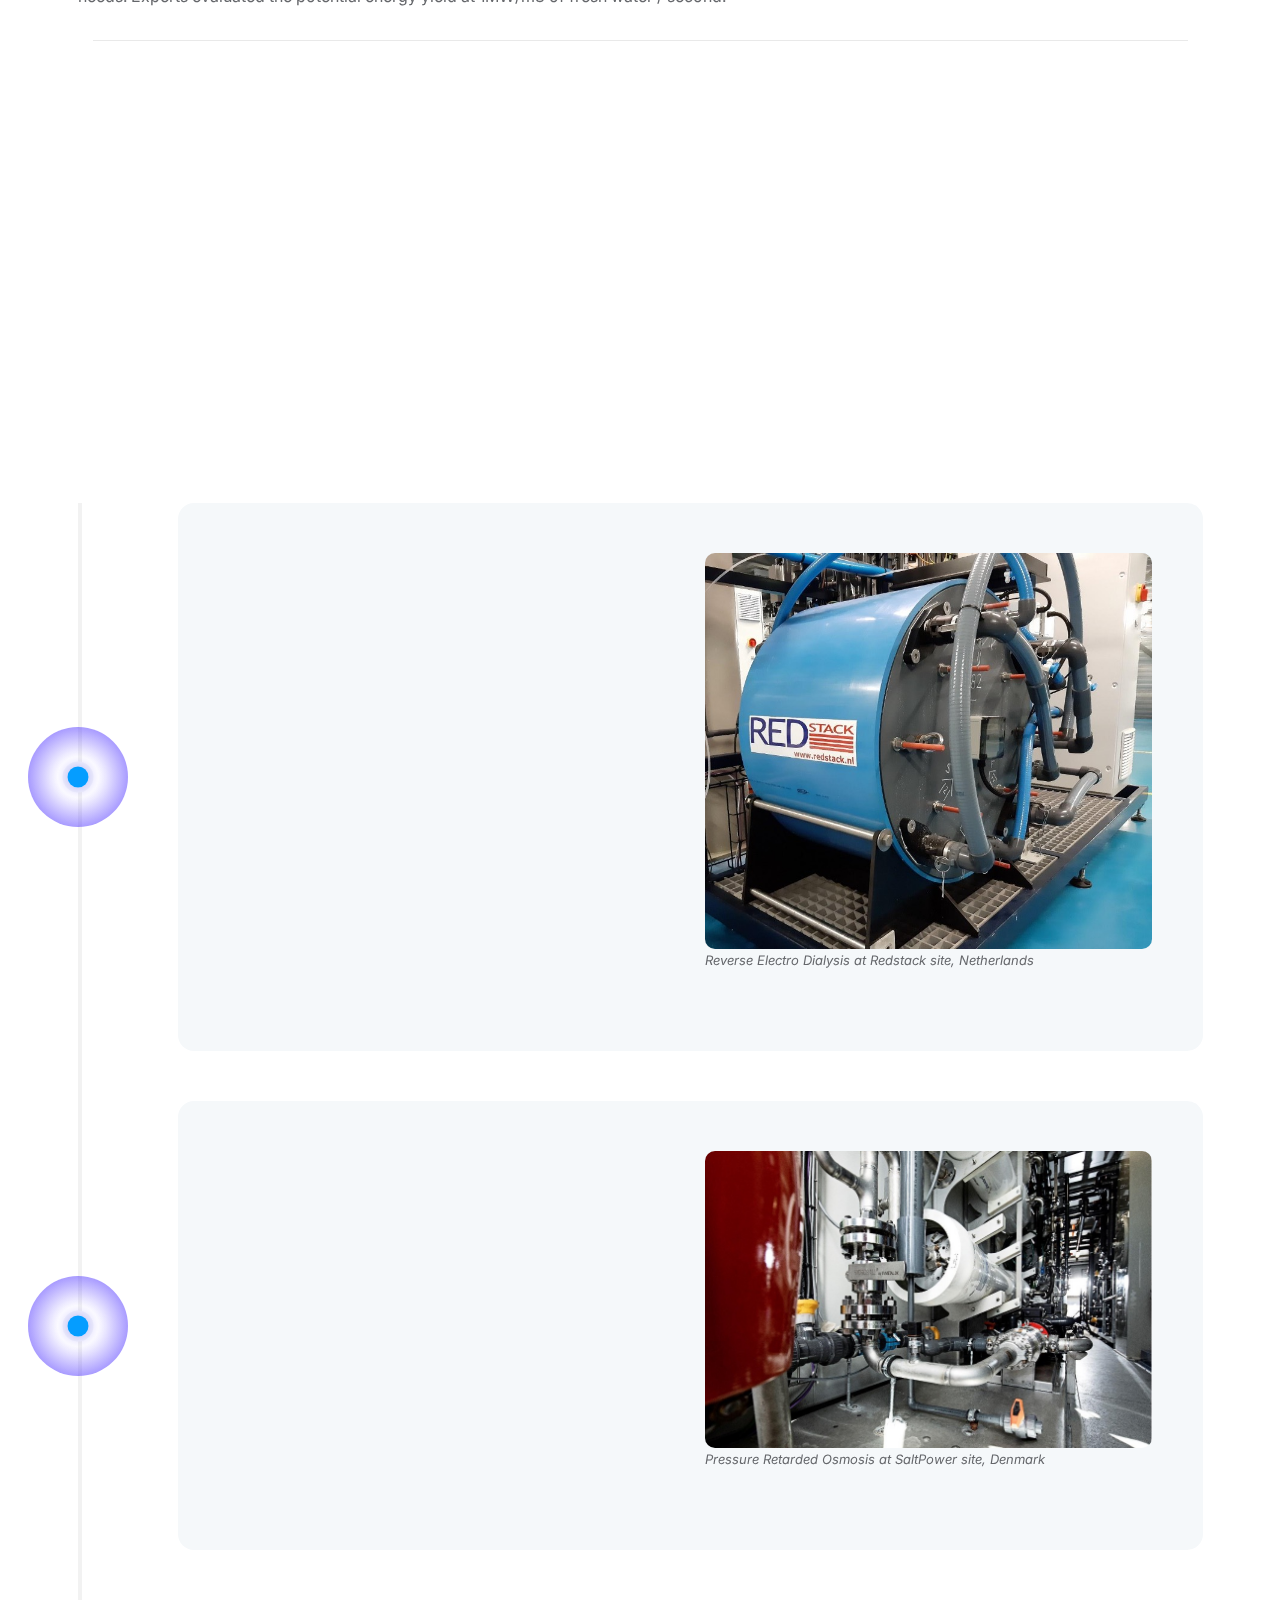
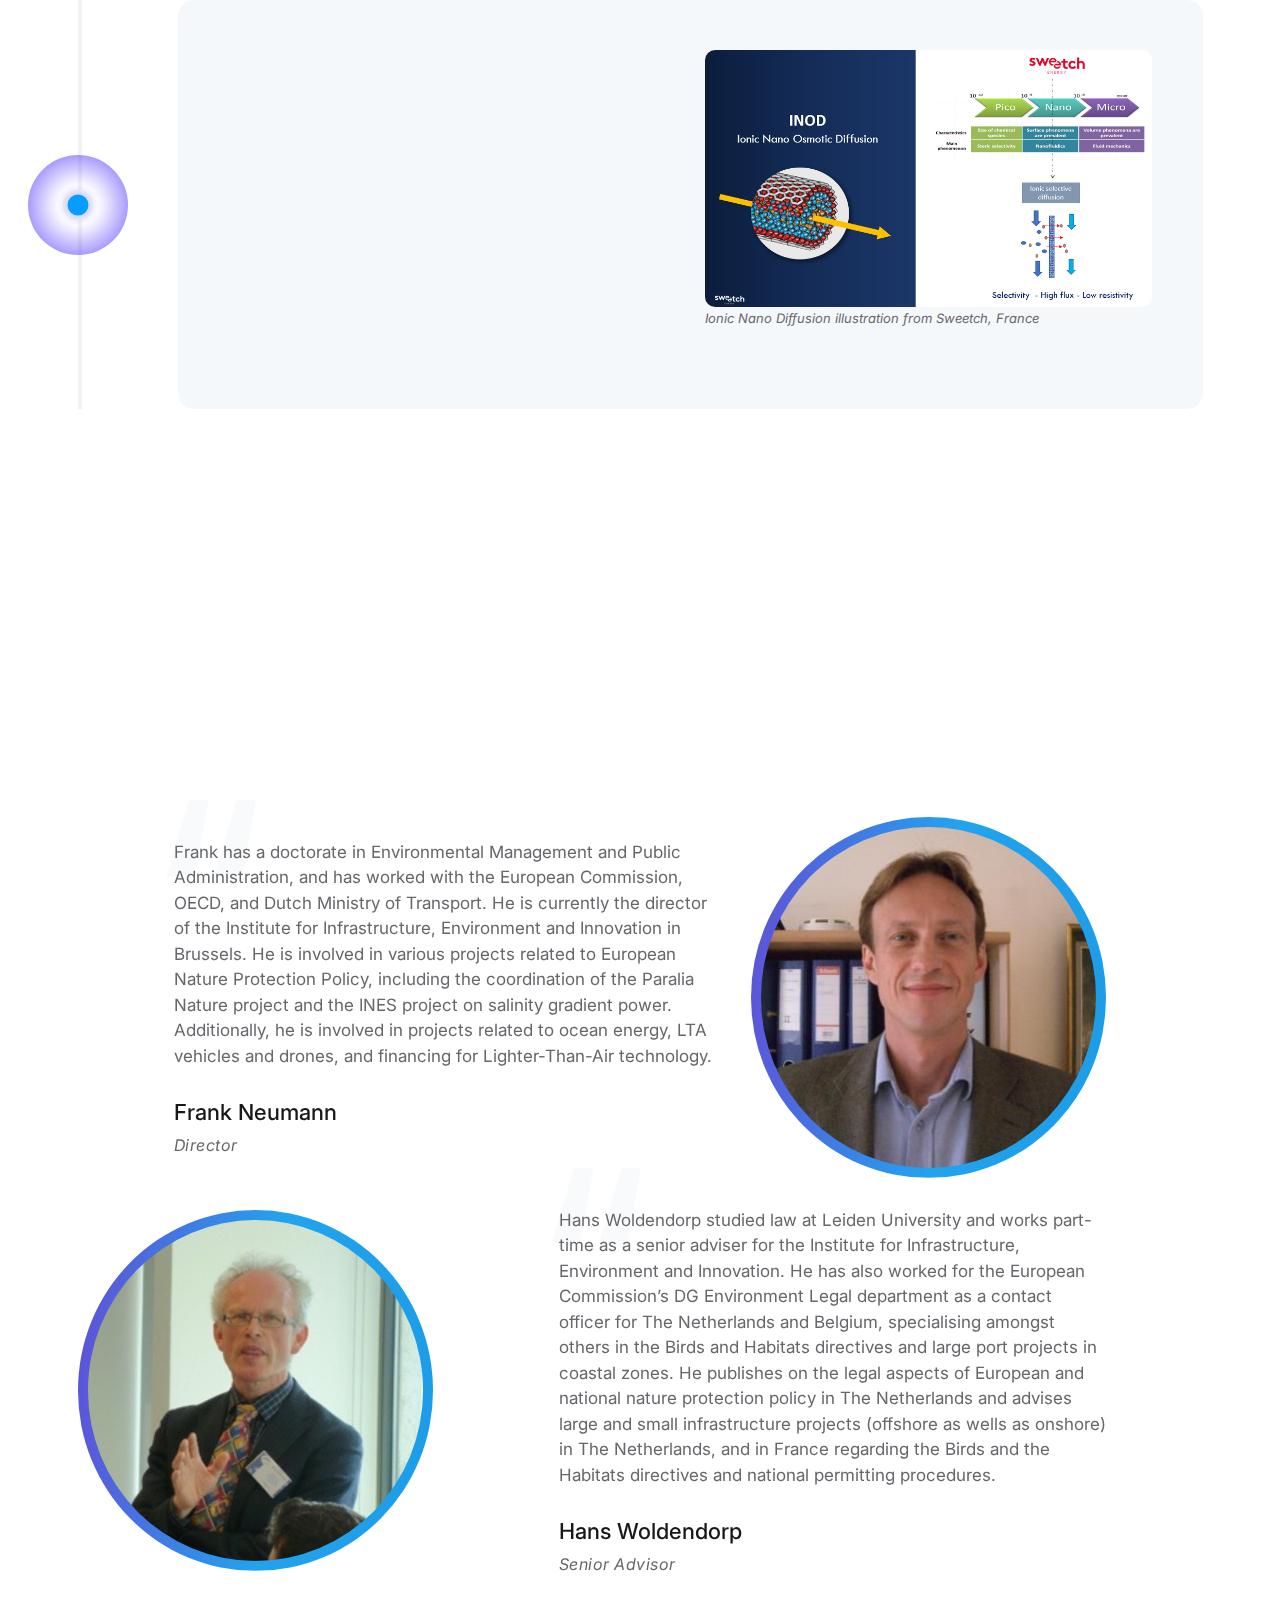
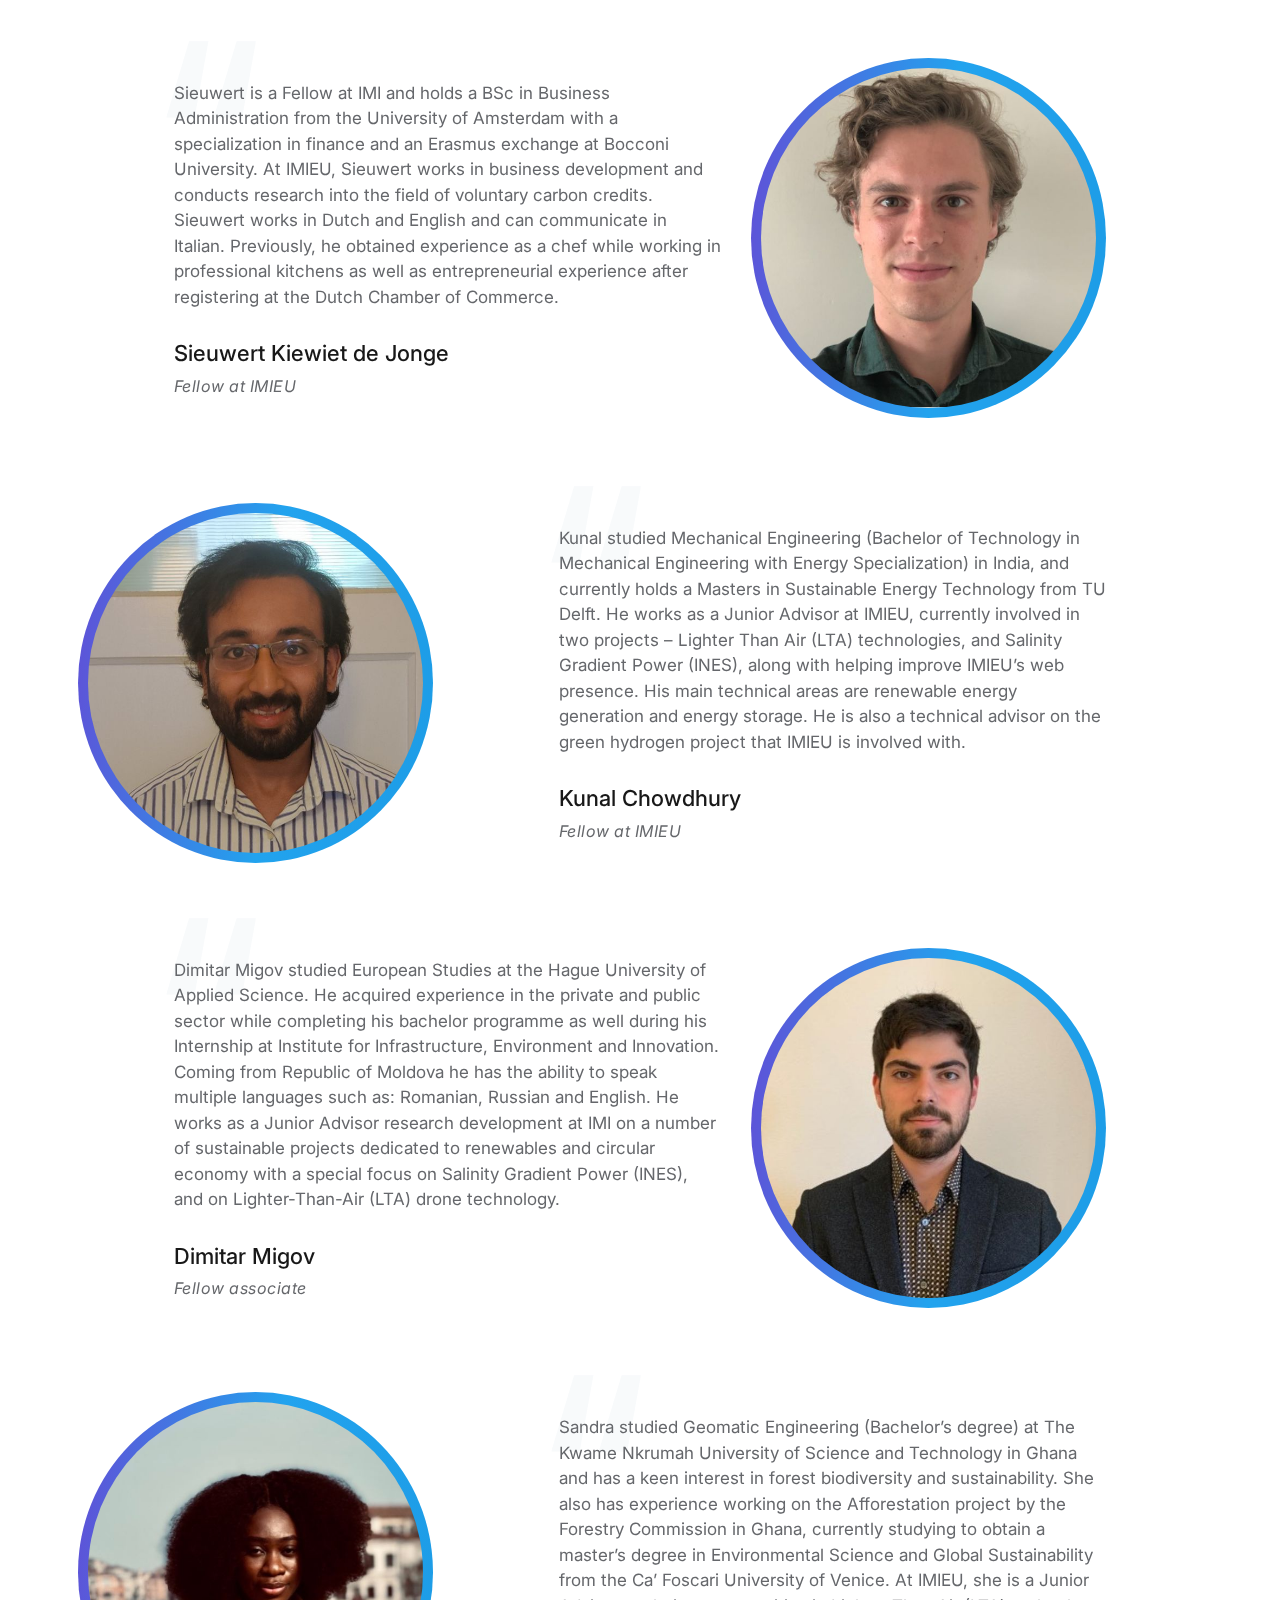
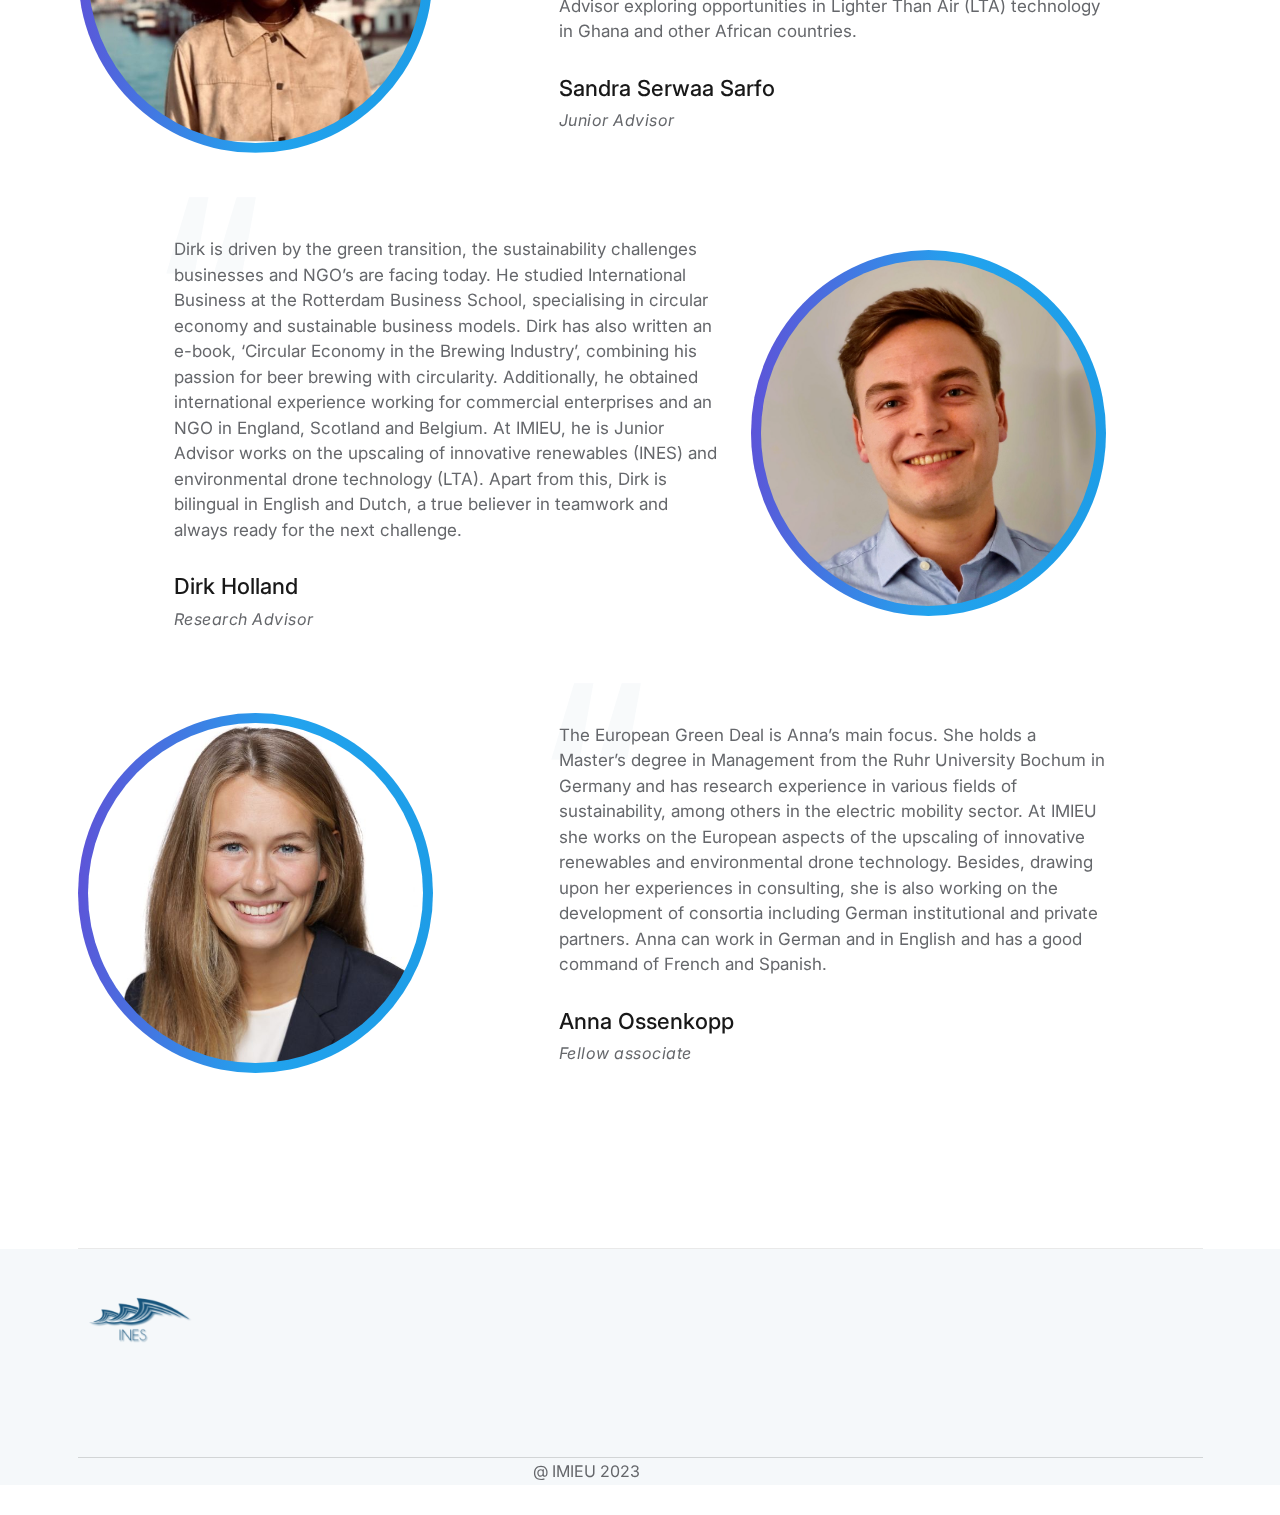
==== commit 87aa2901: "final changes" ====
--- a/about.html
+++ b/about.html
@@ -34,17 +34,17 @@
                   <div class="col-lg-9 col-md-6 col-4 position-static">
                       <div class="header-left d-flex">
                           <div class="logo">
-                              <a href="index.html">
+                              <a href="https://osmotic-energy.eu">
                                   <img class="logo-light" style="height:150%;" src="assets/images/logo/logo.png" alt="Corporate Logo">
                                   <img class="logo-dark" style="height:150" src="assets/images/logo/logo-dark.png" alt="Corporate Logo">
                               </a>
                           </div>
                           <nav class="mainmenu-nav d-none d-lg-block">
                               <ul class="mainmenu">
-                                  <li><a href="about.html">About</a></li>
-                                  <li><a href="news.html">News</a></li>
-                                  <li><a href="results.html">Documents & Media</a></li>
-                                  <li><a href="contact.html">Contact</a></li>
+                                  <li><a href="https://osmotic-energy.eu/about">About</a></li>
+                                  <li><a href="https://osmotic-energy.eu/news">News</a></li>
+                                  <li><a href="https://osmotic-energy.eu/results">Documents & Media</a></li>
+                                  <li><a href="https://osmotic-energy.eu/contact">Contact</a></li>
                               </ul>
                           </nav>
                       </div>
@@ -53,7 +53,7 @@
                       <div class="header-right">
                         
                           <div class="header-btn">
-                            <a class="btn-default btn-small" href="join-us.html">Join Us</a>
+                            <a class="btn-default btn-small" href="https://osmotic-energy.eu/join-us">Join Us</a>
                         </div>
 
                           <!-- Start Mobile-Menu-Bar -->
@@ -75,7 +75,7 @@
           <div class="inner">
               <div class="header-top">
                   <div class="logo">
-                      <a href="index.html">
+                      <a href="https://osmotic-energy.eu">
                           <img class="logo-light" src="assets/images/logo/logo.png" alt="Corporate Logo">
                           <img class="logo-dark" src="assets/images/logo/logo-dark.png" alt="Corporate Logo">
                       </a>
@@ -87,9 +87,10 @@
                   </div>
               </div>
               <ul class="mainmenu">
-                  <li><a href="about.html">About</a></li>
-                  <li><a href="news.html">News</a></li>
-                  <li><a href="results.html">Results</a></li>
+                <li><a href="https://osmotic-energy.eu/about">About</a></li>
+                <li><a href="https://osmotic-energy.eu/news">News</a></li>
+                <li><a href="https://osmotic-energy.eu/results">Documents & Media</a></li>
+                <li><a href="https://osmotic-energy.eu/contact">Contact</a></li>
               </ul>
           </div>
       </div>
@@ -118,7 +119,7 @@
               <div class="entry-content" >
                 <div class="row" >
                     <div class="col-lg-12">
-                        <div class="section-title text-center" data-sal="slide-up" data-sal-duration="700" data-sal-delay="100">
+                        <div class="section-title text-center mt--20" data-sal="slide-up" data-sal-duration="700" data-sal-delay="100">
                             <h4 class=" "><span class="theme-gradient">About our work</span></h4>
                             <h3 class="title w-600 mb--20">WHAT IS INES – ALLIANCE FOR OSMOTIC ENERGY? </h3>
                         </div>
@@ -732,7 +733,7 @@
                 <div class="inner">
                   <div class="content text-left">
                     <div class="logo">
-                      <a href="index.html">
+                      <a href="https://osmotic-energy.eu">
                         <img
                           class="logo-light"
                           src="assets/images/logo/logo.png"
--- a/assets/css/style.css
+++ b/assets/css/style.css
@@ -7976,7 +7976,7 @@
 }
 .list-icon li {
   display: flex;
-  align-items: center;
+  align-items: start;
   margin: 15px 0;
 }
 @media only screen and (max-width: 767px) {
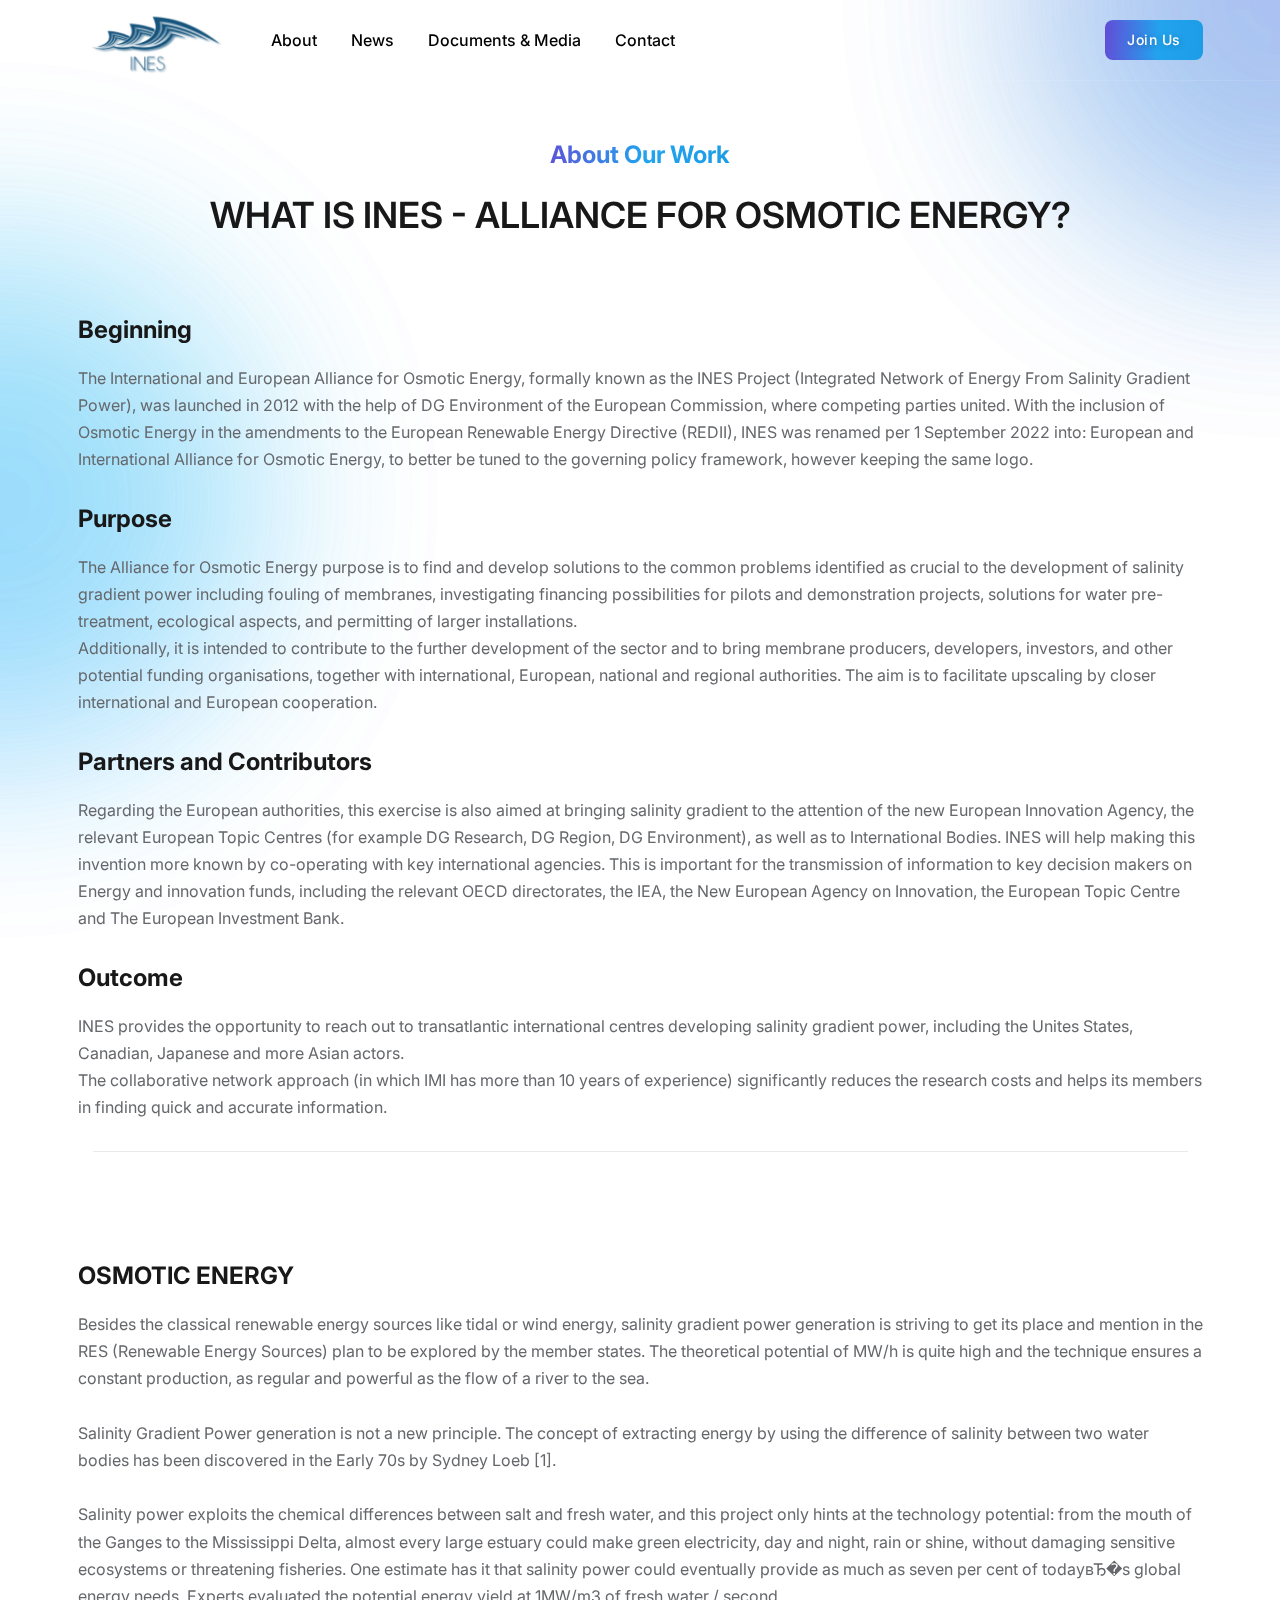
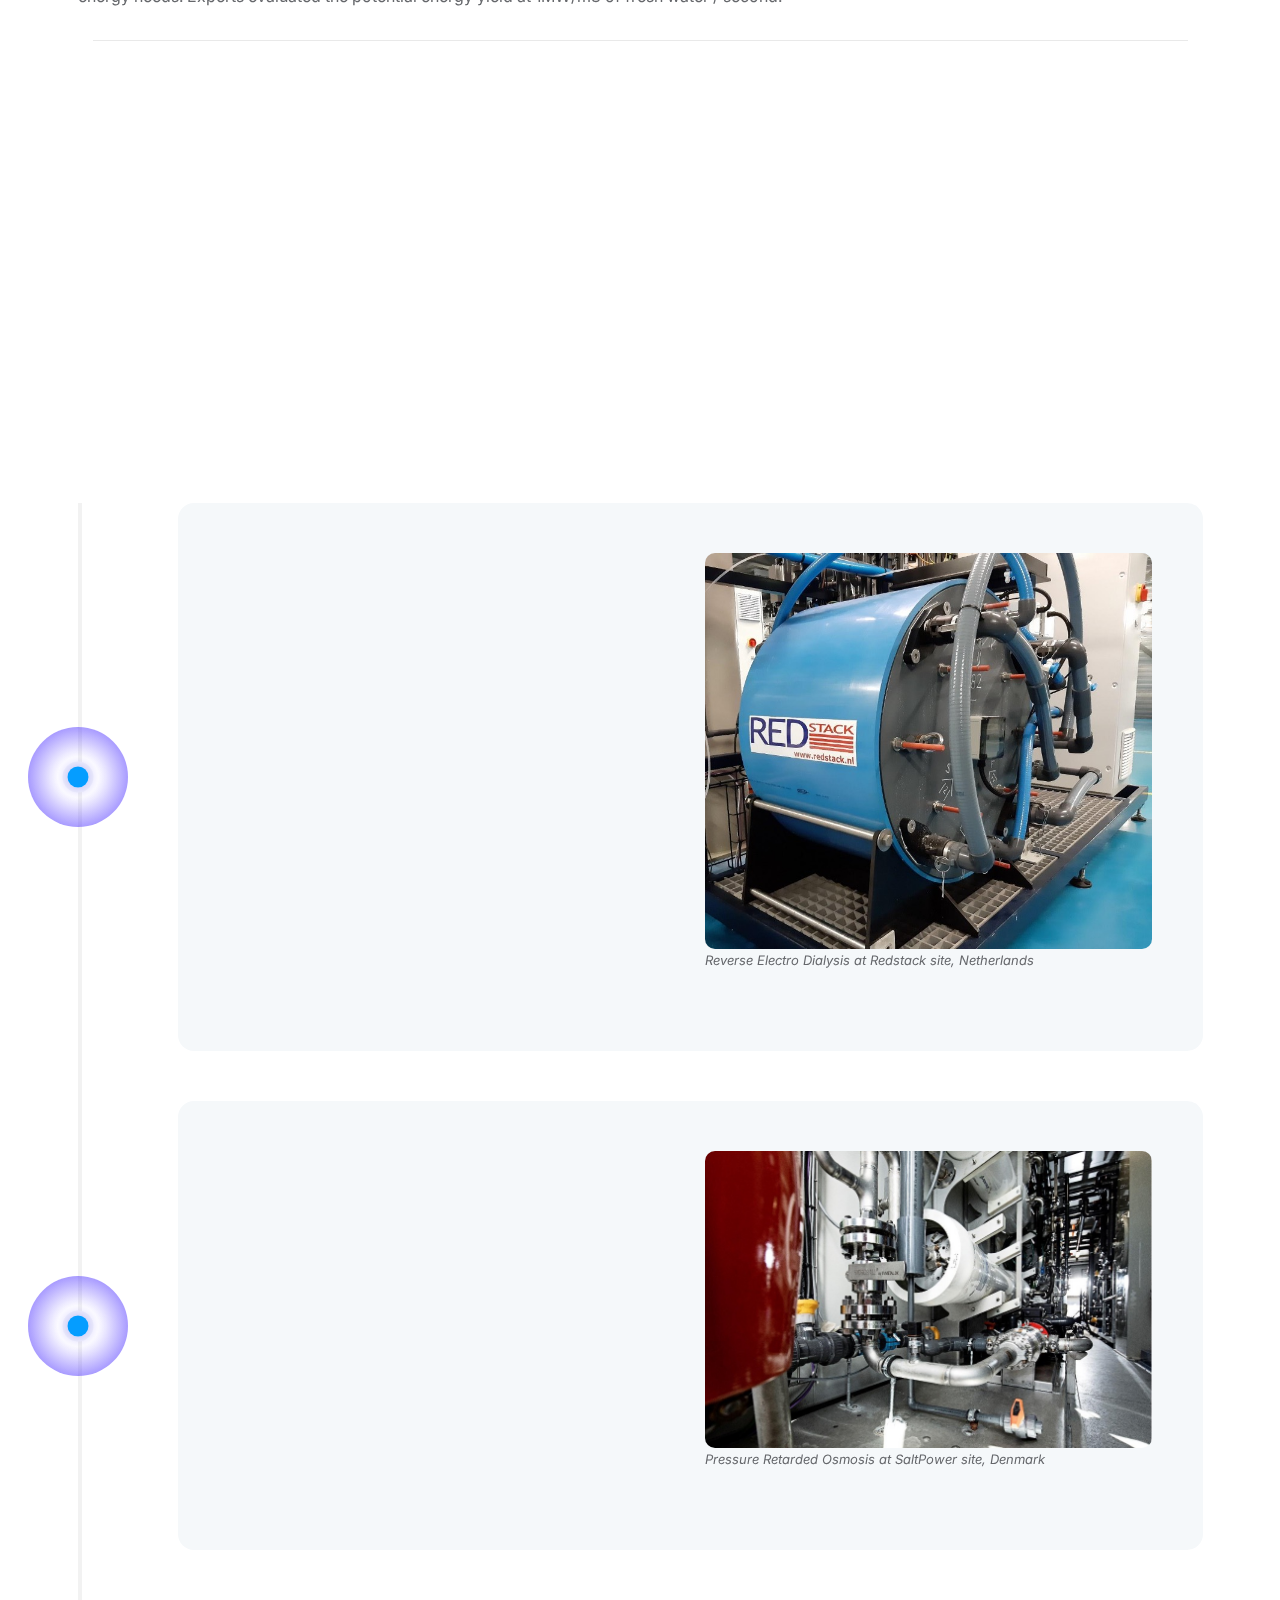
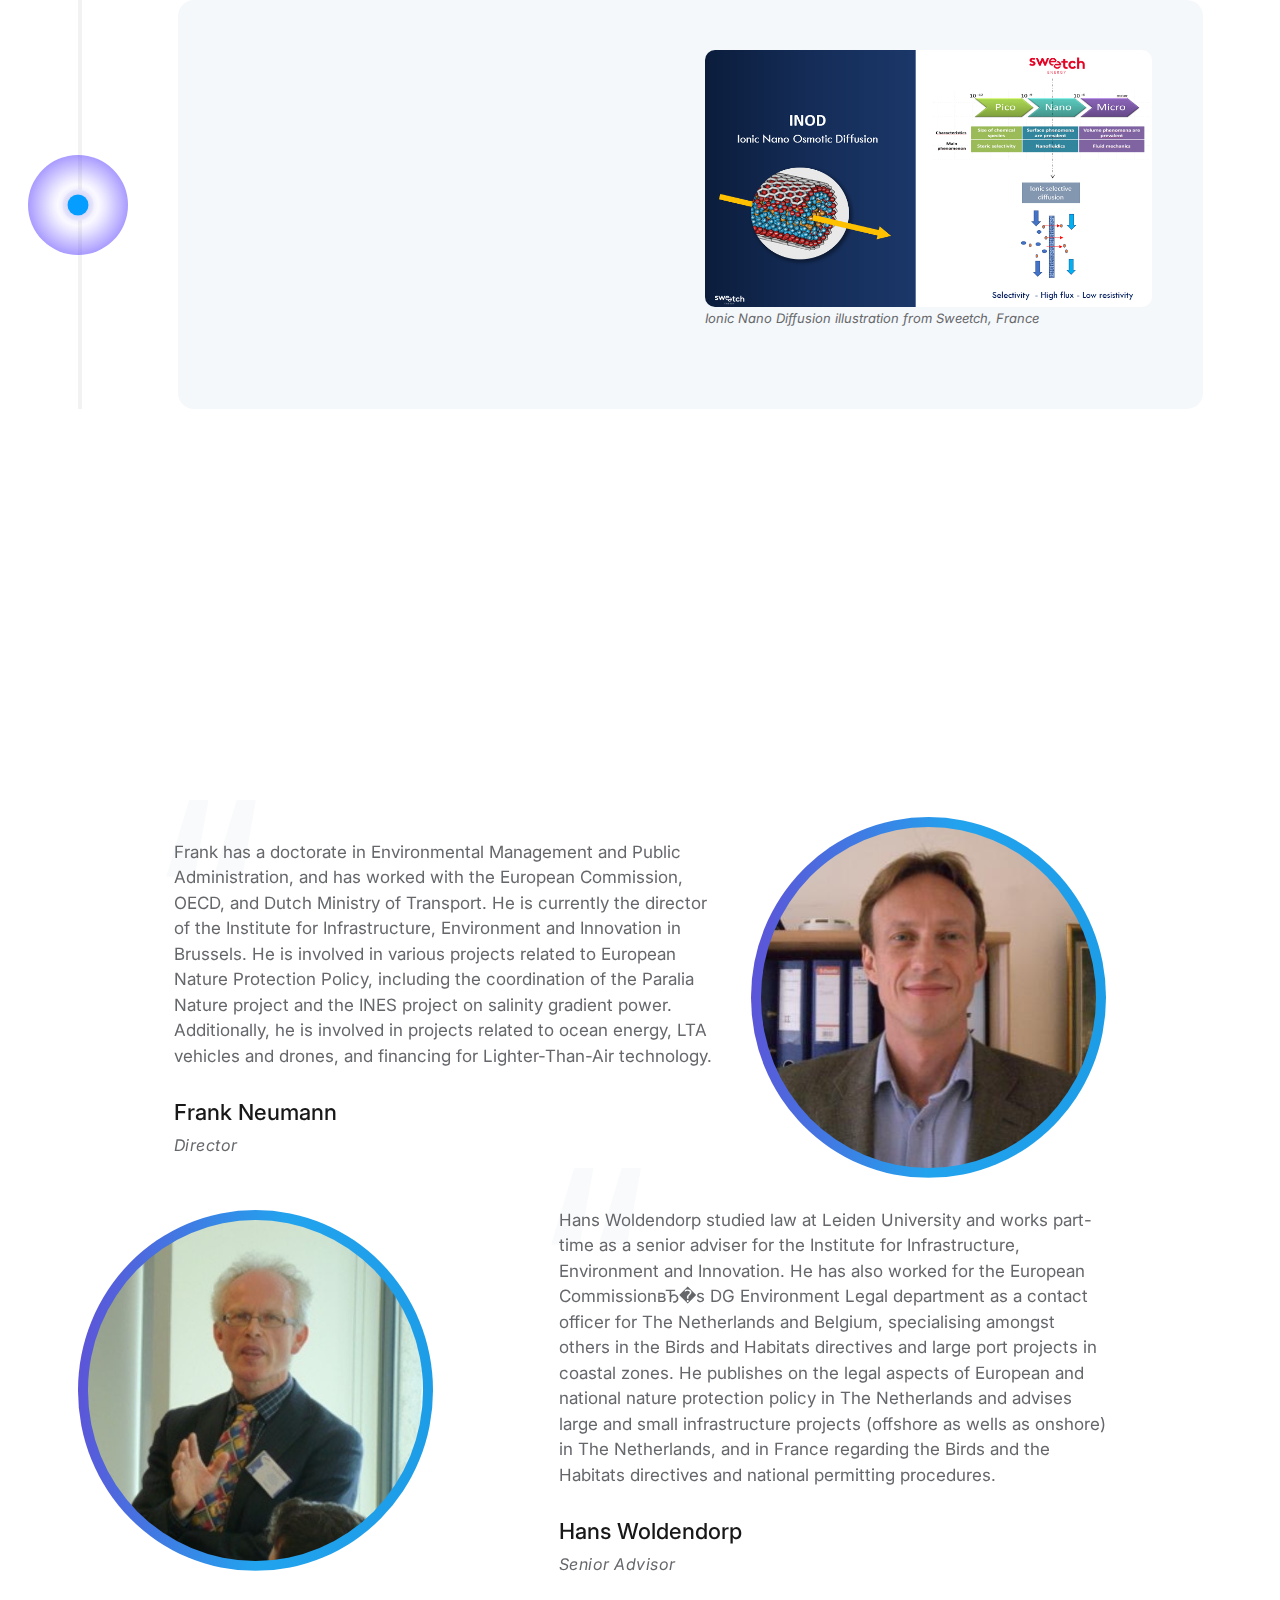
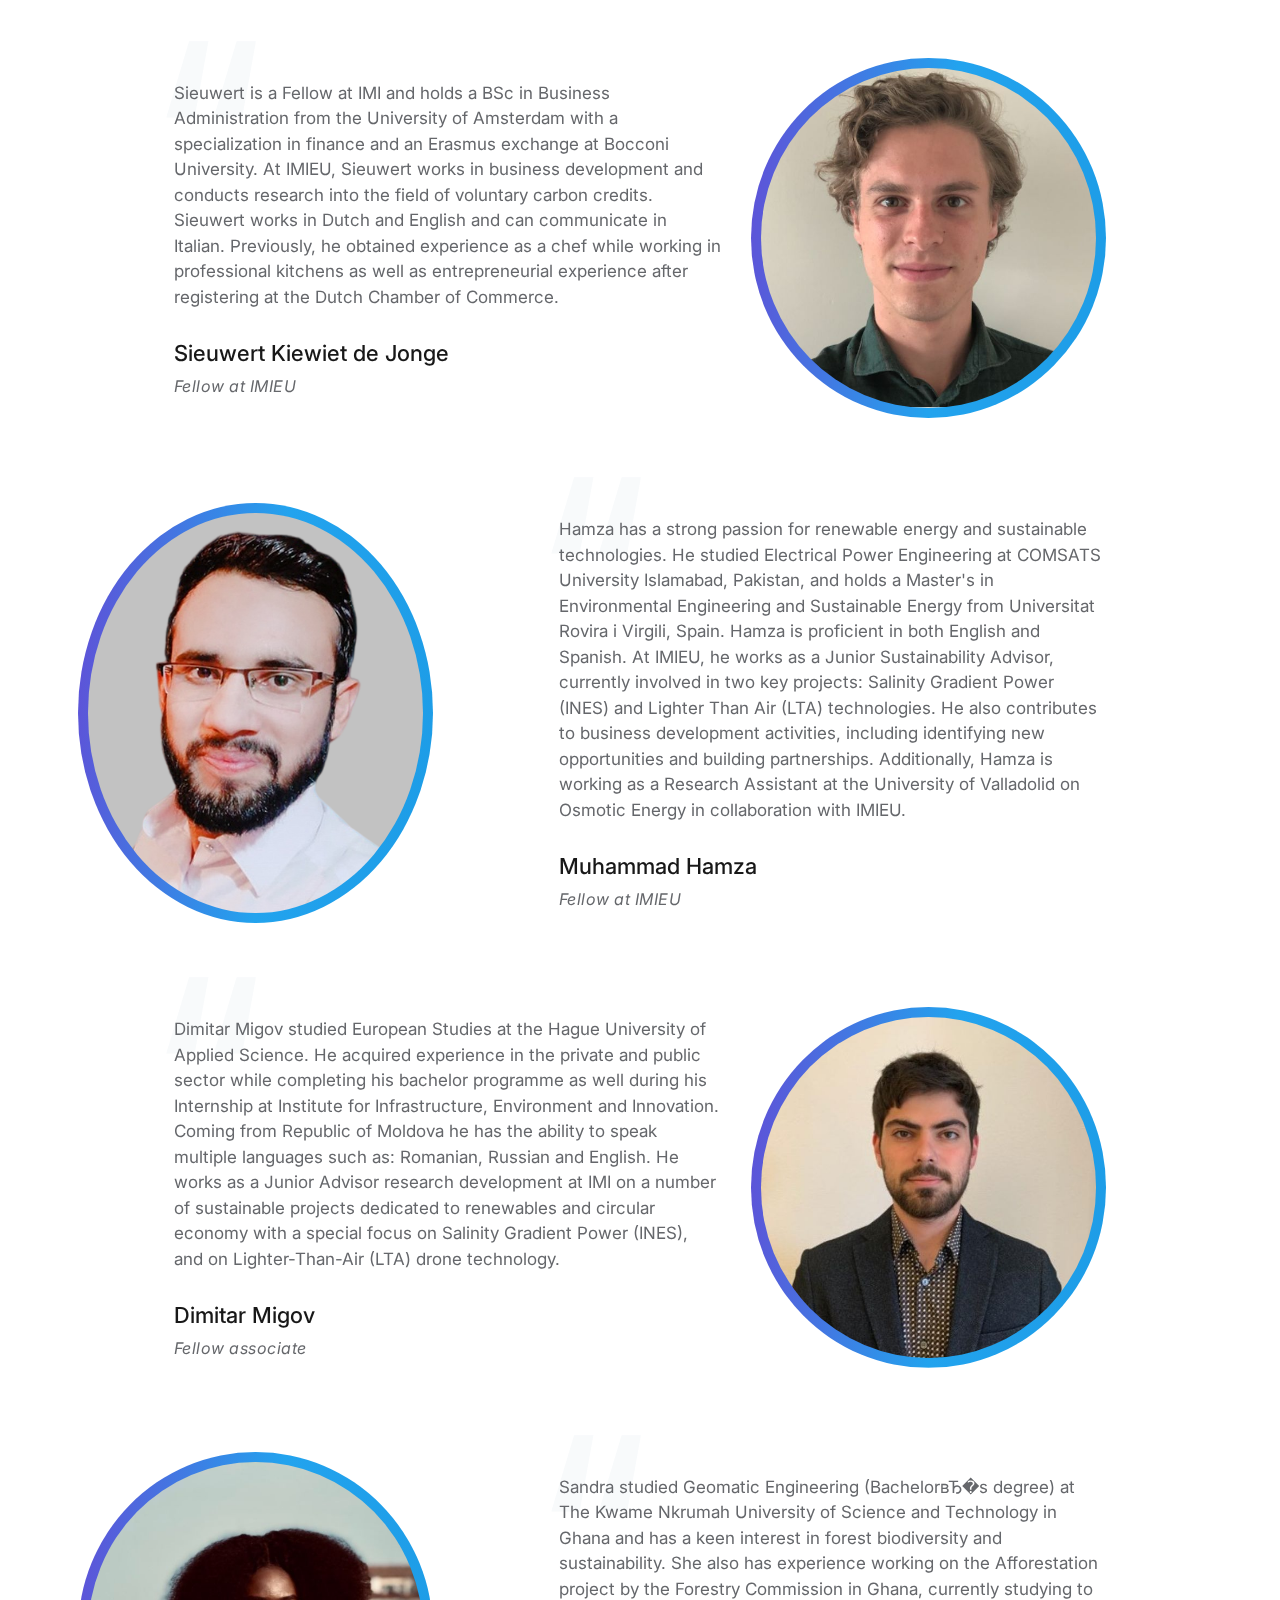
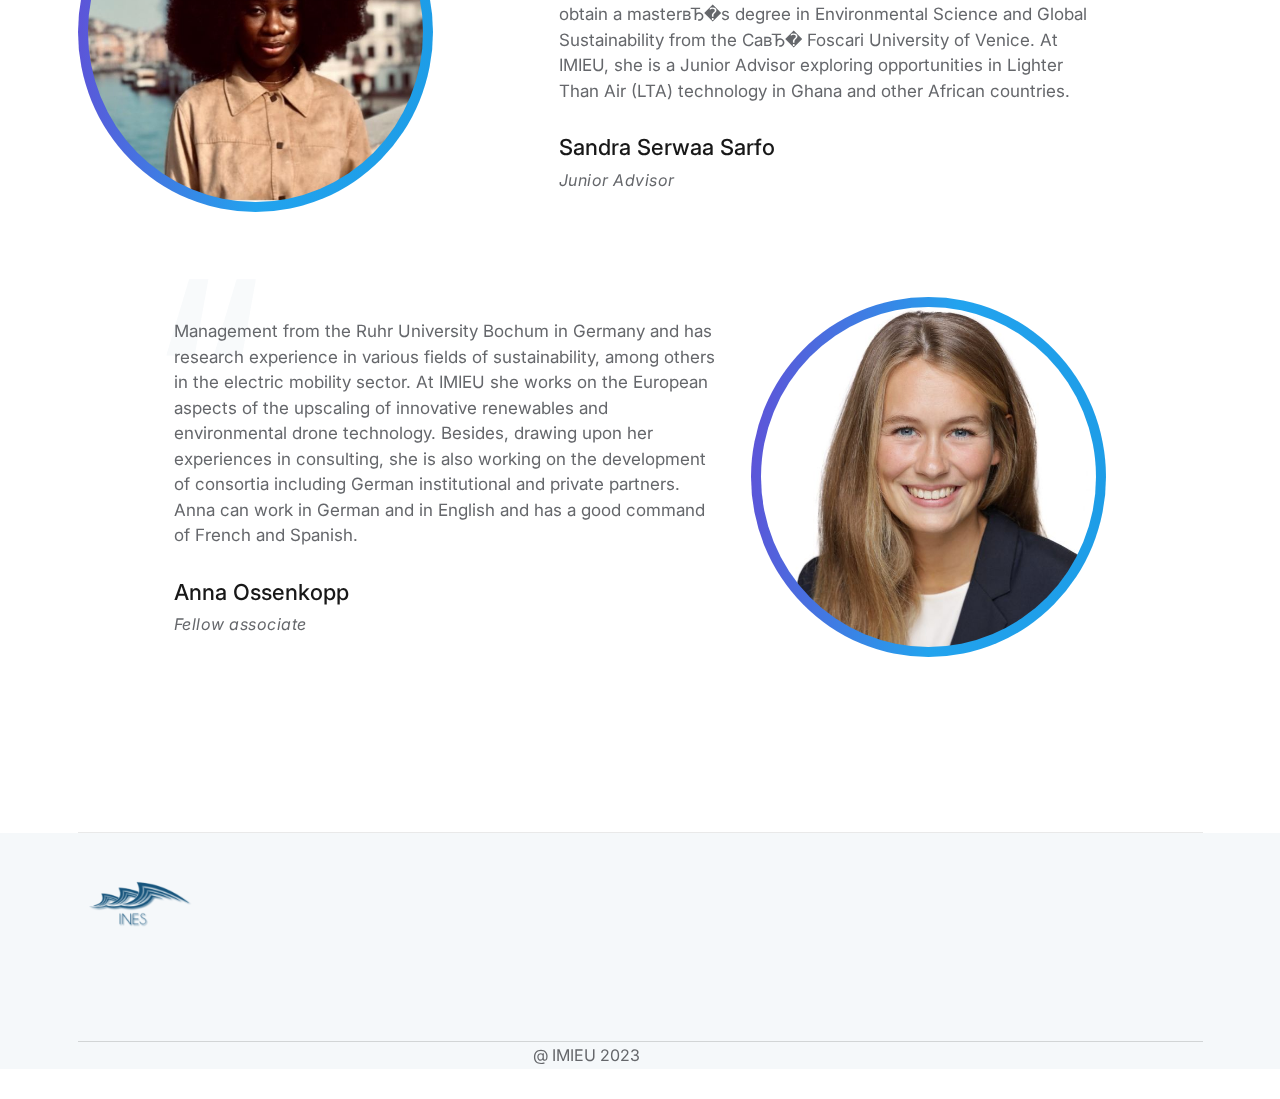
==== commit 84e1a684: "fix: Rebase from vimex" ====
--- a/about.html
+++ b/about.html
@@ -1,818 +1,709 @@
-<!DOCTYPE html>
-<html lang="en">
-  <head>
-    <meta charset="UTF-8" />
-    <meta name="viewport" content="width=device-width, initial-scale=1.0" />
-    <meta name="theme-style-mode" content="0" />
-    <!-- 0 == light, 1 == dark -->
-
-    <title>Research and Extra Reading</title>
-    <!-- Favicon -->
-    <link
-      rel="shortcut icon"
-      type="image/x-icon"
-      href="assets/images/favicon.png"
-    />
-    <!-- CSS ============================================ -->
-    <link rel="stylesheet" href="assets/css/vendor/bootstrap.min.css" />
-    <link rel="stylesheet" href="assets/css/plugins/animation.css" />
-    <link rel="stylesheet" href="assets/css/plugins/feature.css" />
-    <link rel="stylesheet" href="assets/css/plugins/magnify.min.css" />
-    <link rel="stylesheet" href="assets/css/plugins/slick.css" />
-    <link rel="stylesheet" href="assets/css/plugins/slick-theme.css" />
-    <link rel="stylesheet" href="assets/css/plugins/lightbox.css" />
-    <link rel="stylesheet" href="assets/css/style.css" />
-  </head>
-
-  <body>
-    <main class="page-wrapper">
-      <!-- Start Header Top Area  -->
-        <!-- Start Header Top Area  -->
-        <header class="rainbow-header header-default header-left-align header-transparent header-sticky">
-          <div class="container position-relative">
-              <div class="row align-items-center">
-                  <div class="col-lg-9 col-md-6 col-4 position-static">
-                      <div class="header-left d-flex">
-                          <div class="logo">
-                              <a href="https://osmotic-energy.eu">
-                                  <img class="logo-light" style="height:150%;" src="assets/images/logo/logo.png" alt="Corporate Logo">
-                                  <img class="logo-dark" style="height:150" src="assets/images/logo/logo-dark.png" alt="Corporate Logo">
-                              </a>
-                          </div>
-                          <nav class="mainmenu-nav d-none d-lg-block">
-                              <ul class="mainmenu">
-                                  <li><a href="https://osmotic-energy.eu/about">About</a></li>
-                                  <li><a href="https://osmotic-energy.eu/news">News</a></li>
-                                  <li><a href="https://osmotic-energy.eu/results">Documents & Media</a></li>
-                                  <li><a href="https://osmotic-energy.eu/contact">Contact</a></li>
-                              </ul>
-                          </nav>
-                      </div>
-                  </div>
-                  <div class="col-lg-3 col-md-6 col-8">
-                      <div class="header-right">
-                        
-                          <div class="header-btn">
-                            <a class="btn-default btn-small" href="https://osmotic-energy.eu/join-us">Join Us</a>
-                        </div>
-
-                          <!-- Start Mobile-Menu-Bar -->
-                          <div class="mobile-menu-bar ml--5 d-block d-lg-none">
-                              <div class="hamberger">
-                                  <button class="hamberger-button">
-                                      <i class="feather-menu"></i>
-                                  </button>
-                              </div>
-                          </div>
-                          <!-- Start Mobile-Menu-Bar -->
-
-                      </div>
-                  </div>
-              </div>
-          </div>
-      </header>
-      <div class="popup-mobile-menu">
-          <div class="inner">
-              <div class="header-top">
-                  <div class="logo">
-                      <a href="https://osmotic-energy.eu">
-                          <img class="logo-light" src="assets/images/logo/logo.png" alt="Corporate Logo">
-                          <img class="logo-dark" src="assets/images/logo/logo-dark.png" alt="Corporate Logo">
-                      </a>
-                  </div>
-                  <div class="close-menu">
-                      <button class="close-button">
-                          <i class="feather-x"></i>
-                      </button>
-                  </div>
-              </div>
-              <ul class="mainmenu">
-                <li><a href="https://osmotic-energy.eu/about">About</a></li>
-                <li><a href="https://osmotic-energy.eu/news">News</a></li>
-                <li><a href="https://osmotic-energy.eu/results">Documents & Media</a></li>
-                <li><a href="https://osmotic-energy.eu/contact">Contact</a></li>
-              </ul>
-          </div>
-      </div>
-
-
-      <!-- Start Theme Style  -->
-      <div>
-        <div class="rainbow-gradient-circle"></div>
-        <div class="rainbow-gradient-circle theme-pink"></div>
-      </div>
-      <!-- End Theme Style  -->
-
-      <!-- Start Theme Style  -->
-      <div>
-        <div class="rainbow-gradient-circle"></div>
-        <div class="rainbow-gradient-circle theme-pink"></div>
-      </div>
-      <!-- End Theme Style  -->
-
-        
-              <!-- Start Elements Area  -->
-      <div class="rainbow-elements-area rainbow-section-gap">
-        <div class="container">
-          <div class="row">
-            <div class="col-lg-12">
-              <div class="entry-content" >
-                <div class="row" >
-                    <div class="col-lg-12">
-                        <div class="section-title text-center mt--20" data-sal="slide-up" data-sal-duration="700" data-sal-delay="100">
-                            <h4 class=" "><span class="theme-gradient">About our work</span></h4>
-                            <h3 class="title w-600 mb--20">WHAT IS INES – ALLIANCE FOR OSMOTIC ENERGY? </h3>
-                        </div>
-                    </div>
-                </div>
-                <br/><br/>
-                
-                <h4><strong>Beginning</strong></h4>                
-
-                <p>
-                    The International and European Alliance for Osmotic Energy, formally known as the INES Project (Integrated Network of Energy From Salinity Gradient Power), was launched in 2012 with the help of DG Environment of the European Commission, where competing parties united. With the inclusion of Osmotic Energy in the amendments to the 
-                    European Renewable Energy Directive (REDII), INES was renamed per 1 September 2022 into: European and International Alliance for 
-                    Osmotic Energy, to better be tuned to the governing policy framework, however keeping the same logo.
-                </p>
-
-
-                <h4><strong>Purpose</strong></h4>
-
-                <p>
-                    The Alliance for Osmotic Energy’s purpose is to find and 
-                    develop solutions to the common problems identified as 
-                    crucial to the development of salinity gradient power 
-                    including fouling of membranes, investigating financing 
-                    possibilities for pilots and demonstration projects, 
-                    solutions for water pre-treatment, ecological aspects, 
-                    and permitting of larger installations.
-                    <br>
-                    Additionally, it is intended to contribute to the further 
-                    development of the sector and to bring membrane producers, 
-                    developers, investors, and other potential funding 
-                    organisations, together with international, European, 
-                    national and regional authorities. The aim is to 
-                    facilitate upscaling by closer international and European 
-                    cooperation.
-                </p>
-
-                <h4><strong>Partners and Contributors</strong></h4>
-
-                <p>
-                  Regarding the European authorities, this exercise is also
-                  aimed at bringing salinity gradient to the attention of the
-                  new European Innovation Agency, the relevant European Topic
-                  Centres (for example DG Research, DG Region, DG Environment),
-                  as well as to International Bodies. INES will help making this
-                  invention more known by co-operating with key international
-                  agencies. This is important for the transmission of
-                  information to key decision makers on Energy and innovation
-                  funds, including the relevant OECD directorates, the IEA, the
-                  New European Agency on Innovation, the European Topic Centre
-                  and The European Investment Bank.
-                </p>
-
-                <h4><strong>Outcome</strong></h4>
-
-                <p>
-                  INES provides the opportunity to reach out to
-                  transatlantic international centres developing salinity
-                  gradient power, including the Unites States, Canadian, 
-                  Japanese and more Asian actors. 
-                  <br>
-                  The collaborative network approach (in which IMI has
-                  more than 10 years of experience) significantly reduces the
-                  research costs and helps its members in finding quick and
-                  accurate information.
-                </p>
-
-                <div class="rbt-separator-mid" id="NANO">
-                  <div class="container">
-                    <hr class="rbt-separator m-0" />
-                  </div>
-                </div>
-                <br /><br /><br /><br />
-
-                <h4><strong>OSMOTIC ENERGY</strong></h4>
-
-                <p>
-                    Besides the “classical” renewable energy sources like tidal 
-                    or wind energy, salinity gradient power generation is 
-                    striving to get its place and mention in the RES (Renewable 
-                    Energy Sources) plan to be explored by the member states. 
-                    The theoretical potential of MW/h is quite high and the 
-                    technique ensures a constant production, as regular and 
-                    powerful as the flow of a river to the sea.
-
-                    <br>
-                    <br>
-
-                    Salinity Gradient Power generation is not a “new” principle. 
-                    The concept of extracting energy by using the difference of 
-                    salinity between two water bodies has been discovered in the 
-                    Early 70’s by Sydney Loeb [1].
-
-                    <br>
-                    <br>
-
-                    “Salinity power” exploits the chemical differences between 
-                    salt and fresh water, and this project only hints at the 
-                    technology’s potential: from the mouth of the Ganges to the 
-                    Mississippi Delta, almost every large estuary could make 
-                    green electricity, day and night, rain or shine, without 
-                    damaging sensitive ecosystems or threatening fisheries. 
-                    One estimate has it that salinity power could eventually 
-                    provide as much as seven per cent of today’s global energy 
-                    needs. Experts evaluated the potential energy yield at 1MW/m3 
-                    of fresh water / second.
-                </p>
-
-                <!-- Start Breadcarumb area  -->
-                <div class="rbt-separator-mid">
-                  <div class="container">
-                    <hr class="rbt-separator m-0" />
-                  </div>
-                </div>
-              </div>
-            </div>
-          </div>
-        </div>
-      </div>
-      <!-- End Elements Area  -->
-              
-        <div class="rainbow-timeline-area rainbow-section-gap" >
-          <div class="container" id="methods">
-              <div class="row" >
-                  <div class="col-lg-12">
-                      <div class="section-title text-center" data-sal="slide-up" data-sal-duration="700" data-sal-delay="100">
-                          <h4 class="subtitle "><span class="theme-gradient">Three techniques for Osmotic Energy generation</span></h4>
-                          <h2 class="title w-600 mb--20">At this stage it’s important to make a clear distinction between the three techniques: </h2>
-                      </div>
-                  </div>
-              </div>
-              <div class="row">
-                  <div class="col-lg-12">
-                      <div class="rainbow-timeline-wrapper timeline-style-one position-relative">
-                          <div class="timeline-line"></div>
-                          <div class="single-timeline mt--50">
-                              <div class="timeline-dot">
-                                  <div class="time-line-circle"></div>
-                              </div>
-                              <div class="single-content">
-                                  <div class="inner">
-                                      <div class="row row--30 align-items-center">
-                                          <div class="col-lg-6 mt_md--40 mt_sm--40 order-2 order-lg-1">
-                                              <div class="content">
-
-                                                  <h2 class="title" data-sal="slide-up" data-sal-duration="700" data-sal-delay="100">Reverse Electro Dialysis (RED)</h2>
-                                                  <p class="description" data-sal="slide-up" data-sal-duration="700" data-sal-delay="200">
-                                                    Simplified, the RED technique uses ionic exchange between fresh and salt 
-                                                    water. The water bodies are separated inside the device with special 
-                                                    membranes allowing only ions to cross. Anions and cations are crossing 
-                                                    different membranes, generating energy.
-                                                  </p>
-                                              </div>
-                                          </div>
-                                          <div class="col-lg-6 order-1 order-lg-2">
-                                              <div class="thumbnail">
-                                                  <img class="w-80" src="assets/images/timeline/Redstack.jpg" alt="Reverse Electro Dialysis (RED) method">
-                                                  <p style="font-style: italic; font-size: small;">Reverse Electro Dialysis at Redstack site, Netherlands</p>
-                                              </div>
-                                          </div>
-                                      </div>
-                                  </div>
-                              </div>
-                          </div>
-                          <div class="single-timeline mt--50">
-                              <div class="timeline-dot">
-                                  <div class="time-line-circle"></div>
-                              </div>
-                              <div class="single-content">
-                                  <div class="inner">
-                                      <div class="row row--30 align-items-center">
-                                          <div class="col-lg-6 mt_md--40 mt_sm--40 order-2 order-lg-1">
-                                              <div class="content">
-
-                                                  <h2 class="title" data-sal="slide-up" data-sal-duration="700" data-sal-delay="200">Pressure Retarded Osmosis (PRO)
-                                                  <p class="description" data-sal="slide-up" data-sal-duration="700" data-sal-delay="300">
-                                                    The PRO technique is more closely linked to the osmosis principle: 
-                                                    it uses the difference of density between the water bodies. When 
-                                                    separated by a special membrane, the water bodies tend to equilibrate, 
-                                                    thus generating a huge pressure. This pressure is then used to generate 
-                                                    energy. 
-                                            </div>
-                                          </div>
-                                          <div class="col-lg-6 order-1 order-lg-2">
-                                              <div class="thumbnail">
-                                                  <img class="w-80" src="assets/images/timeline/SaltPower.jpg" alt="Pressure Retarded Osmosis">
-                                                  <p style="font-style: italic; font-size: small;">Pressure Retarded Osmosis at SaltPower site, Denmark</p>
-                                              </div>
-                                          </div>
-                                      </div>
-                                  </div>
-                              </div>
-                          </div>
-                          <div class="single-timeline mt--50">
-                            <div class="timeline-dot">
-                                <div class="time-line-circle"></div>
-                            </div>
-                            <div class="single-content">
-                                <div class="inner">
-                                    <div class="row row--30 align-items-center">
-                                        <div class="col-lg-6 mt_md--40 mt_sm--40 order-2 order-lg-1">
-                                            <div class="content">
-
-                                                <h2 class="title" data-sal="slide-up" data-sal-duration="700" data-sal-delay="200">Nanotechnology
-                                                <p class="description" data-sal="slide-up" data-sal-duration="700" data-sal-delay="300">In 2013, 
-                                                    researchers developed a modification of the Reverse Electrodialysis process 
-                                                    that used a single boron nanotube to increase power densities by three 
-                                                    orders of magnitude. Startups are investigating its potential for 
-                                                    nano-based salinity gradient power generation and lithium extraction 
-                                                    from seawater.
-                                            </div>
-                                        </div>
-                                        <div class="col-lg-6 order-1 order-lg-2">
-                                            <div class="thumbnail">
-                                                <img class="w-80" src="assets/images/timeline/NanoSweetch.png" alt="Nano Tech">
-                                                <p style="font-style: italic; font-size: small;">Ionic Nano Diffusion illustration from Sweetch, France</p>
-                                                
-                                            </div>
-                                        </div>
-                                    </div>
-                                </div>
-                            </div>
-                        </div>
-                      </div>
-                  </div>
-              </div>
-          </div>
-      </div>
- 
-
-<!--TEAM-->
-
-                    <!-- Start Testimonial Style Three  -->
-                    <div class="rainbow-testimonial-area rainbow-section-gap">
-                        <div class="container">
-                            <div class="row mb--20">
-                                <div class="col-lg-12">
-                                    <div class="section-title text-center" data-sal="slide-up" data-sal-duration="700" data-sal-delay="100">
-                                        <!--<h4 class="subtitle "><span class="theme-gradient">The brains behind INES</span></h4>-->
-                                        <h2 class="title w-600 mb--20">Meet the Team</h2>
-                                        <h4 class="subtitle "><span class="theme-gradient">Selective Partnership Group</span></h4>
-
-                                    </div>
-                                </div>
-                            </div>
-                            <!-- ----------------------------------------------------------- -->
-
-                            <div class="row">
-                                <div class="col-lg-12 mt--30">
-                                    <div class="testimonial-style-two ">
-                                        <div class="row align-items-center row--20">
-                                            <div class="col-lg-6 col-md-8 offset-lg-1 order-2 order-md-1">
-                                                <div class="content">
-
-                                                    <p class="description" style="font-size:17px;">Frank has a doctorate in Environmental Management and 
-                                                        Public Administration, and has worked with the European Commission, OECD, 
-                                                        and Dutch Ministry of Transport. He is currently the director of the Institute 
-                                                        for Infrastructure, Environment and Innovation in Brussels. He is involved in 
-                                                        various projects related to European Nature Protection Policy, including the 
-                                                        coordination of the Paralia Nature project and the INES project on salinity 
-                                                        gradient power. Additionally, he is involved in projects related to ocean energy, 
-                                                        LTA vehicles and drones, and financing for Lighter-Than-Air technology.</p>
-                                                    <div class="client-info">
-                                                        <h4 class="title">Frank Neumann</h4>
-                                                        <h6 class="subtitle">Director</h6>
-                                                    </div>
-                                                </div>
-                                            </div>
-                                            <div class="col-lg-4 col-md-4 order-1 order-md-2">
-                                                <div class="thumbnail">
-                                                    <img class="w-100" src="assets/images/testimonial/01.png" alt="Corporate Template">
-                                                </div>
-                                            </div>
-                                        </div>
-                                    </div>
-                                </div>
-                            </div>
-                            <!-- ----------------------------------------------------------- -->
-                            <div class="row">
-                                <div class="col-lg-12 mt--30">
-                                    <div class="testimonial-style-two ">
-                                        <div class="row align-items-center row--20">
-                                            <div class="col-lg-6 col-md-8 offset-lg-1 order-1 order-md-2">
-                                                <div class="content">
-
-                                                    <p class="description" style="font-size:17px;">
-                                                        Hans Woldendorp studied law at Leiden University and works part-time 
-                                                        as a senior adviser for the Institute for Infrastructure, Environment 
-                                                        and Innovation. He has also worked for the European Commission’s DG 
-                                                        Environment Legal department as a contact officer for The Netherlands 
-                                                        and Belgium, specialising amongst others in the Birds and Habitats 
-                                                        directives and large port projects in coastal zones. He publishes on 
-                                                        the legal aspects of European and national nature protection policy 
-                                                        in The Netherlands and advises large and small infrastructure projects 
-                                                        (offshore as wells as onshore) in The Netherlands, and in France 
-                                                        regarding the Birds and the Habitats directives and national permitting procedures.</p>
-                                                    <div class="client-info">
-                                                        <h4 class="title">Hans Woldendorp</h4>
-                                                        <h6 class="subtitle">Senior Advisor</h6>
-                                                    </div>
-                                                </div>
-                                            </div>
-                                            <div class="col-lg-4 col-md-4 order-2 order-md-1">
-                                                <div class="thumbnail">
-                                                    <img class="w-100" src="assets/images/testimonial/02.jpg" alt="Corporate Template">
-                                                </div>
-                                            </div>
-                                        </div>
-                                    </div>
-                                </div>
-                            </div><br><br>
-                          
-                            <div class="row">
-                                <div class="col-lg-12 mt--30">
-                                    <div class="testimonial-style-two ">
-                                        <div class="row align-items-center row--20">
-                                            <div class="col-lg-6 col-md-8 offset-lg-1 order-2 order-md-1">
-                                                <div class="content">
-
-                                                    <p class="description" style="font-size:17px;">                                            Sieuwert is a Fellow at IMI and holds a BSc in Business Administration 
-                                                        from the University of Amsterdam with a specialization in finance and 
-                                                        an Erasmus exchange at Bocconi University. At IMIEU, Sieuwert works in 
-                                                        business development and conducts research into the field of voluntary 
-                                                        carbon credits. Sieuwert works in Dutch and English and can communicate 
-                                                        in Italian. Previously, he obtained experience as a chef while working 
-                                                        in professional kitchens as well as entrepreneurial experience after 
-                                                        registering at the Dutch Chamber of Commerce.</p>
-                                                    <div class="client-info">
-                                                        <h4 class="title">Sieuwert Kiewiet de Jonge</h4>
-                                                        <h6 class="subtitle">Fellow at IMIEU</h6>
-                                                    </div>
-                                                </div>
-                                            </div>
-                                            <div class="col-lg-4 col-md-4 order-1 order-md-2">
-                                                <div class="thumbnail">
-                                                    <img class="w-100" src="assets/images/testimonial/03.jpg" alt="Corporate Template">
-                                                </div>
-                                            </div>
-                                        </div>
-                                    </div>
-                                </div>
-                            </div><br><br>
-                            <!-- ----------------------------------------------------------- -->
-                            <div class="row">
-                                <div class="col-lg-12 mt--30">
-                                    <div class="testimonial-style-two ">
-                                        <div class="row align-items-center row--20">
-                                            <div class="col-lg-6 col-md-8 offset-lg-1 order-1 order-md-2">
-                                                <div class="content">
-
-                                                    <p class="description" style="font-size:17px;">                                            Kunal studied Mechanical Engineering (Bachelor of Technology in 
-                                                        Mechanical Engineering with Energy Specialization) in India, 
-                                                        and currently holds a Masters in Sustainable Energy Technology 
-                                                        from TU Delft. He works as a Junior Advisor at IMIEU, currently 
-                                                        involved in two projects – Lighter Than Air (LTA) technologies, 
-                                                        and Salinity Gradient Power (INES), along with helping improve 
-                                                        IMIEU’s web presence. His main technical areas are renewable 
-                                                        energy generation and energy storage. He is also a technical 
-                                                        advisor on the green hydrogen project that IMIEU is involved with.</p>
-                                                    <div class="client-info">
-                                                        <h4 class="title">Kunal Chowdhury</h4>
-                                                        <h6 class="subtitle">Fellow at IMIEU</h6>
-                                                    </div>
-                                                </div>
-                                            </div>
-                                            <div class="col-lg-4 col-md-4 order-2 order-md-1">
-                                                <div class="thumbnail">
-                                                    <img class="w-100" src="assets/images/testimonial/04.jpg" alt="Corporate Template">
-                                                </div>
-                                            </div>
-                                        </div>
-                                    </div>
-                                </div>
-                            </div><br><br>
-
-                            <div class="row">
-                                <div class="col-lg-12 mt--30">
-                                    <div class="testimonial-style-two ">
-                                        <div class="row align-items-center row--20">
-                                            <div class="col-lg-6 col-md-8 offset-lg-1 order-2 order-md-1">
-                                                <div class="content">
-
-                                                    <p class="description" style="font-size:17px;">                                            
-                                                        Dimitar Migov studied European Studies at the Hague University of 
-                                                        Applied Science. He acquired experience in the private and public 
-                                                        sector while completing his bachelor programme as well during his 
-                                                        Internship at Institute for Infrastructure, Environment and 
-                                                        Innovation. Coming from Republic of Moldova he has the ability to 
-                                                        speak multiple languages such as: Romanian, Russian and English. 
-                                                        He works as a Junior Advisor research development at IMI on a number 
-                                                        of sustainable projects dedicated to renewables and circular economy 
-                                                        with a special focus on Salinity Gradient Power (INES), and on 
-                                                        Lighter-Than-Air (LTA) drone technology.</p>
-                                                    <div class="client-info">
-                                                        <h4 class="title">Dimitar Migov</h4>
-                                                        <h6 class="subtitle">Fellow associate</h6>
-                                                    </div>
-                                                </div>
-                                            </div>
-                                            <div class="col-lg-4 col-md-4 order-1 order-md-2">
-                                                <div class="thumbnail">
-                                                    <img class="w-100" src="assets/images/testimonial/05.jpg" alt="Corporate Template">
-                                                </div>
-                                            </div>
-                                        </div>
-                                    </div>
-                                </div>
-                            </div><br><br>
-                            <!-- ----------------------------------------------------------- -->
-                            <div class="row">
-                                <div class="col-lg-12 mt--30">
-                                    <div class="testimonial-style-two ">
-                                        <div class="row align-items-center row--20">
-                                            <div class="col-lg-6 col-md-8 offset-lg-1 order-1 order-md-2">
-                                                <div class="content">
-
-                                                    <p class="description" style="font-size:17px;">                                            
-                                                        Sandra studied  Geomatic Engineering (Bachelor’s degree) at The Kwame 
-                                                        Nkrumah University of Science and Technology in Ghana and has a keen 
-                                                        interest in forest biodiversity and sustainability. She also has 
-                                                        experience working on the Afforestation project by the Forestry 
-                                                        Commission in Ghana, currently studying to obtain a master’s 
-                                                        degree in Environmental Science and Global Sustainability from 
-                                                        the Ca’ Foscari University of Venice. At IMIEU, she is a Junior 
-                                                        Advisor exploring opportunities in Lighter Than Air (LTA) technology 
-                                                        in Ghana and other African countries.</p>
-                                                    <div class="client-info">
-                                                        <h4 class="title">Sandra Serwaa Sarfo</h4>
-                                                        <h6 class="subtitle">Junior Advisor</h6>
-                                                    </div>
-                                                </div>
-                                            </div>
-                                            <div class="col-lg-4 col-md-4 order-2 order-md-1">
-                                                <div class="thumbnail">
-                                                    <img class="w-100" src="assets/images/testimonial/06.jpg" alt="Corporate Template">
-                                                </div>
-                                            </div>
-                                        </div>
-                                    </div>
-                                </div>
-                            </div><br><br>
-                            
-                            <div class="row">
-                                <div class="col-lg-12 mt--30">
-                                    <div class="testimonial-style-two ">
-                                        <div class="row align-items-center row--20">
-                                            <div class="col-lg-6 col-md-8 offset-lg-1 order-2 order-md-1">
-                                                <div class="content">
-
-                                                    <p class="description" style="font-size:17px;">
-                                                        Dirk is driven by the green transition, the sustainability challenges businesses and NGO’s are facing today. He
-                                                        studied International Business at the Rotterdam Business School, specialising in circular economy and
-                                                        sustainable business models. Dirk has also written an e-book, ‘Circular Economy in the Brewing Industry’,
-                                                        combining his passion for beer brewing with circularity. Additionally, he obtained international experience
-                                                        working for commercial enterprises and an NGO in England, Scotland and Belgium. At IMIEU, he is Junior
-                                                        Advisor works on the upscaling of innovative renewables (INES) and environmental drone technology (LTA).
-                                                        Apart from this, Dirk is bilingual in English and Dutch, a true believer in teamwork and always ready for the
-                                                        next challenge.</p>
-                                                    <div class="client-info">
-                                                        <h4 class="title">Dirk Holland</h4>
-                                                        <h6 class="subtitle">Research Advisor</h6>
-                                                    </div>
-                                                </div>
-                                            </div>
-                                            <div class="col-lg-4 col-md-4 order-1 order-md-2">
-                                                <div class="thumbnail">
-                                                    <img class="w-100" src="assets/images/testimonial/dirkholland.png" alt="Corporate Template">
-                                                </div>
-                                            </div>
-                                        </div>
-                                    </div>
-                                </div>
-                            </div><br><br>
-
-                   
-                            <!-- ----------------------------------------------------------- -->
-                            <div class="row">
-                                <div class="col-lg-12 mt--30">
-                                    <div class="testimonial-style-two ">
-                                        <div class="row align-items-center row--20">
-                                            <div class="col-lg-6 col-md-8 offset-lg-1 order-1 order-md-2">
-                                                <div class="content">
-
-                                                    <p class="description" style="font-size:17px;">                                            The European Green Deal is Anna’s main focus. She holds a Master’s degree in 
-                                                        Management from the Ruhr University Bochum in Germany and has research experience 
-                                                        in various fields of sustainability, among others in the electric mobility sector. 
-                                                        At IMIEU she works on the European aspects of the upscaling of innovative 
-                                                        renewables and environmental drone technology. Besides, drawing upon her 
-                                                        experiences in consulting, she is also working on the development of consortia 
-                                                        including German institutional and private partners. Anna can work in German 
-                                                        and in English and has a good command of French and Spanish.</p>
-                                                    <div class="client-info">
-                                                        <h4 class="title">Anna Ossenkopp</h4>
-                                                        <h6 class="subtitle">Fellow associate</h6>
-                                                    </div>
-                                                </div>
-                                            </div>
-                                            <div class="col-lg-4 col-md-4 order-2 order-md-1">
-                                                <div class="thumbnail">
-                                                    <img class="w-100" src="assets/images/testimonial/08.jpg" alt="Corporate Template">
-                                                </div>
-                                            </div>
-                                        </div>
-                                    </div>
-                                </div>
-                            </div><br/><br/>
-
-
-                        </div>
-                    </div>
-                    <!-- End Testimonial Style Three  -->
-        <!-- End Company Mission Area  -->
-<!--TEAM-->
-
-
-   
-
-
-
-      <!-- Start Elements Area  -->
-     <!-- <div class="rainbow-elements-area rainbow-section-gap">
-        <div class="container">
-          <div class="row">
-            <div class="col-lg-12">
-              <div class="entry-content">
-                <h2>Welcome to our extensive reading section</h2>
-                <h4><strong>What is Osmotic Energy?</strong></h4>
-
-                <p>
-                  Besides the “classical” renewable energy sources like tidal or
-                  wind energy, salinity gradient power generation is striving to
-                  get its place and mention in the RES (Renewable Energy
-                  Sources) plan to be explored by the member states. The
-                  theoretical potential of MW/h is quite high and the technique
-                  ensures a constant production, as regular and powerful as the
-                  flow of a river to the sea.
-                </p>
-                <p>
-                  Salinity Gradient Power generation is not a “new” principle.
-                  The concept of extracting energy by using the difference of
-                  salinity between two water bodies has been discovered in the
-                  Early 70’s by Sydney Loeb.
-                </p>
-                <p>
-                  “Salinity power” exploits the chemical differences between
-                  salt and fresh water, and this project only hints at the
-                  technology’s potential: from the mouth of the Ganges to the
-                  Mississippidelta, almost every large estuary could make green
-                  electricity, day and night, rain or shine, without damaging
-                  sensitive ecosystems or threatening fisheries. One estimate
-                  has it that salinity power could eventually provide as much as
-                  seven per cent of today’s global energy needs. Experts
-                  evaluated the potential energy yield at 1MW/m3 of fresh water
-                  / second.
-                </p>
-
-                <h4><strong>Techniques and Methods </strong></h4>
-                <p><strong>Reverse Electro Dialysis (RED)</strong></p>
-
-                <p>
-                  Simplified, the RED technique uses ionic exchange between
-                  fresh and salt water. In the device, the water bodies are
-                  separated with membranes allowing only ions to cross. Anions
-                  and cations are crossing different membranes and this
-                  phenomenon generates energy (picture below).
-                </p>
-                <img
-                  class="w-70"
-                  src="assets/images/timeline/RED.png"
-                  alt="Reverse Electro Dialysis (RED) Method"
-                />
-                <br /><br />
-
-                <p><strong>Pressure Retarded Osmosis (PRO)</strong></p>
-
-                <p>
-                  The PRO technique is more closely linked to the osmosis
-                  principle: it uses the difference of density between the water
-                  bodies. When separated by a special membrane, the water bodies
-                  tend to equilibrate, thus generating a huge pressure. This
-                  pressure is then used to generate energy (picture below)
-                </p>
-
-                <img
-                  class="w-70"
-                  src="assets/images/timeline/PRO.png"
-                  alt="Pressure Retarded Osmosis (PRO) Method"
-                />
-                <br /><br />-->
-
-                <!-- Start Breadcarumb area  -->
-                <div class="rbt-separator-mid">
-                  <div class="container">
-                    <hr class="rbt-separator m-0" />
-                  </div>
-                </div>
-
-                <!-- End Breadcarumb area  -->
-              </div>
-            </div>
-          </div>
-        </div>
-      </div>
-      <!-- End Elements Area  -->
-
-      <!-- Start Footer Area  -->
-      <footer class="rainbow-footer footer-style-default variation-two">
-        <div class="rainbow-callto-action clltoaction-style-default style-7">
-          <div class="container">
-            <div class="row row--0 align-items-center content-wrapper">
-              <div class="col-lg-8 col-md-8">
-                <div class="inner">
-                  <div class="content text-left">
-                    <div class="logo">
-                      <a href="https://osmotic-energy.eu">
-                        <img
-                          class="logo-light"
-                          src="assets/images/logo/logo.png"
-                          alt="Corporate Logo"
-                        />
-                        <img
-                          class="logo-dark"
-                          src="assets/images/logo/logo-dark.png"
-                          alt="Corporate Logo"
-                        />
-                      </a>
-                    </div>
-                    <p
-                      class="subtitle"
-                      data-sal="slide-up"
-                      data-sal-duration="400"
-                      data-sal-delay="150"
-                    >
-                      Questions about the Alliance for Osmotic Energy?
-                      <br />Please don't hesitate to contact us!
-                    </p>
-                  </div>
-                </div>
-              </div>
-              <div
-                class="col-lg-4 col-md-4"
-                data-sal="slide-up"
-                data-sal-duration="400"
-                data-sal-delay="150"
-              >
-                <div class="call-to-btn text-left mt_sm--20 text-lg-right">
-                  <a class="btn-default" href="mailto:info@imieu.eu  "
-                    >Email Now
-                    <i class="feather-arrow-right"></i>
-                  </a>
-                </div>
-              </div>
-            </div>
-            <div class="col-lg-6 col-md-4 col-sm-12 col-12">
-                <div class="copyright-right text-center text-lg-end">
-                    <p class="copyright-text">
-                        @ IMIEU 2023
-                    </p>
-                </div>
-            </div>
-          </div>
-        </div>
-      </footer>
-      <!-- End Footer Area  -->
-    </main>
-
-    <!-- All Scripts  -->
-    <!-- Start Top To Bottom Area  -->
-    <div class="rainbow-back-top">
-      <i class="feather-arrow-up"></i>
-    </div>
-    <!-- End Top To Bottom Area  -->
-    <!-- JS
-============================================ -->
-    <script src="assets/js/vendor/modernizr.min.js"></script>
-    <script src="assets/js/vendor/jquery.min.js"></script>
-    <script src="assets/js/vendor/bootstrap.min.js"></script>
-    <script src="assets/js/vendor/popper.min.js"></script>
-    <script src="assets/js/vendor/waypoint.min.js"></script>
-    <script src="assets/js/vendor/wow.min.js"></script>
-    <script src="assets/js/vendor/counterup.min.js"></script>
-    <script src="assets/js/vendor/feather.min.js"></script>
-    <script src="assets/js/vendor/sal.min.js"></script>
-    <script src="assets/js/vendor/masonry.js"></script>
-    <script src="assets/js/vendor/imageloaded.js"></script>
-    <script src="assets/js/vendor/magnify.min.js"></script>
-    <script src="assets/js/vendor/lightbox.js"></script>
-    <script src="assets/js/vendor/slick.min.js"></script>
-    <script src="assets/js/vendor/easypie.js"></script>
-    <script src="assets/js/vendor/text-type.js"></script>
-    <script src="assets/js/vendor/jquery.style.swicher.js"></script>
-    <script src="assets/js/vendor/js.cookie.js"></script>
-    <script src="assets/js/vendor/jquery-one-page-nav.js"></script>
-    <!-- Main JS -->
-    <script src="assets/js/main.js"></script>
-  </body>
-</html>
+<!DOCTYPE html>
+<html lang="en">
+  <head>
+    <meta charset="UTF-8" />
+    <meta name="viewport" content="width=device-width, initial-scale=1.0" />
+    <meta name="theme-style-mode" content="0" />
+    <!-- 0 == light, 1 == dark -->
+
+    <title>Research and Extra Reading</title>
+    <!-- Favicon -->
+    <link
+      rel="shortcut icon"
+      type="image/x-icon"
+      href="assets/images/favicon.png"
+    />
+    <!-- CSS ============================================ -->
+    <link rel="stylesheet" href="assets/css/vendor/bootstrap.min.css" />
+    <link rel="stylesheet" href="assets/css/plugins/animation.css" />
+    <link rel="stylesheet" href="assets/css/plugins/feature.css" />
+    <link rel="stylesheet" href="assets/css/plugins/magnify.min.css" />
+    <link rel="stylesheet" href="assets/css/plugins/slick.css" />
+    <link rel="stylesheet" href="assets/css/plugins/slick-theme.css" />
+    <link rel="stylesheet" href="assets/css/plugins/lightbox.css" />
+    <link rel="stylesheet" href="assets/css/style.css" />
+  </head>
+
+  <body>
+    <main class="page-wrapper">
+      <!-- Start Header Top Area  -->
+        <!-- Start Header Top Area  -->
+        <header class="rainbow-header header-default header-left-align header-transparent header-sticky">
+          <div class="container position-relative">
+              <div class="row align-items-center">
+                  <div class="col-lg-9 col-md-6 col-4 position-static">
+                      <div class="header-left d-flex">
+                          <div class="logo">
+                              <a href="https://osmotic-energy.eu">
+                                  <img class="logo-light" style="height:150%;" src="assets/images/logo/logo.png" alt="Corporate Logo">
+                                  <img class="logo-dark" style="height:150" src="assets/images/logo/logo-dark.png" alt="Corporate Logo">
+                              </a>
+                          </div>
+                          <nav class="mainmenu-nav d-none d-lg-block">
+                              <ul class="mainmenu">
+                                  <li><a href="https://osmotic-energy.eu/about">About</a></li>
+                                  <li><a href="https://osmotic-energy.eu/news">News</a></li>
+                                  <li><a href="https://osmotic-energy.eu/results">Documents & Media</a></li>
+                                  <li><a href="https://osmotic-energy.eu/contact">Contact</a></li>
+                              </ul>
+                          </nav>
+                      </div>
+                  </div>
+                  <div class="col-lg-3 col-md-6 col-8">
+                      <div class="header-right">
+                        
+                          <div class="header-btn">
+                            <a class="btn-default btn-small" href="https://osmotic-energy.eu/join-us">Join Us</a>
+                        </div>
+
+                          <!-- Start Mobile-Menu-Bar -->
+                          <div class="mobile-menu-bar ml--5 d-block d-lg-none">
+                              <div class="hamberger">
+                                  <button class="hamberger-button">
+                                      <i class="feather-menu"></i>
+                                  </button>
+                              </div>
+                          </div>
+                          <!-- Start Mobile-Menu-Bar -->
+
+                      </div>
+                  </div>
+              </div>
+          </div>
+      </header>
+      <div class="popup-mobile-menu">
+          <div class="inner">
+              <div class="header-top">
+                  <div class="logo">
+                      <a href="https://osmotic-energy.eu">
+                          <img class="logo-light" src="assets/images/logo/logo.png" alt="Corporate Logo">
+                          <img class="logo-dark" src="assets/images/logo/logo-dark.png" alt="Corporate Logo">
+                      </a>
+                  </div>
+                  <div class="close-menu">
+                      <button class="close-button">
+                          <i class="feather-x"></i>
+                      </button>
+                  </div>
+              </div>
+              <ul class="mainmenu">
+                <li><a href="https://osmotic-energy.eu/about">About</a></li>
+                <li><a href="https://osmotic-energy.eu/news">News</a></li>
+                <li><a href="https://osmotic-energy.eu/results">Documents & Media</a></li>
+                <li><a href="https://osmotic-energy.eu/contact">Contact</a></li>
+              </ul>
+          </div>
+      </div>
+
+
+      <!-- Start Theme Style  -->
+      <div>
+        <div class="rainbow-gradient-circle"></div>
+        <div class="rainbow-gradient-circle theme-pink"></div>
+      </div>
+      <!-- End Theme Style  -->
+
+      <!-- Start Theme Style  -->
+      <div>
+        <div class="rainbow-gradient-circle"></div>
+        <div class="rainbow-gradient-circle theme-pink"></div>
+      </div>
+      <!-- End Theme Style  -->
+
+        
+              <!-- Start Elements Area  -->
+      <div class="rainbow-elements-area rainbow-section-gap">
+        <div class="container">
+          <div class="row">
+            <div class="col-lg-12">
+              <div class="entry-content" >
+                <div class="row" >
+                    <div class="col-lg-12">
+                        <div class="section-title text-center mt--20" data-sal="slide-up" data-sal-duration="700" data-sal-delay="100">
+                            <h4 class=" "><span class="theme-gradient">About our work</span></h4>
+                            <h3 class="title w-600 mb--20">WHAT IS INES - ALLIANCE FOR OSMOTIC ENERGY? </h3>
+                        </div>
+                    </div>
+                </div>
+                <br/><br/>
+                
+                <h4><strong>Beginning</strong></h4>                
+
+                <p>
+                    The International and European Alliance for Osmotic Energy, formally known as the INES Project (Integrated Network of Energy From Salinity Gradient Power), was launched in 2012 with the help of DG Environment of the European Commission, where competing parties united. With the inclusion of Osmotic Energy in the amendments to the 
+                    European Renewable Energy Directive (REDII), INES was renamed per 1 September 2022 into: European and International Alliance for 
+                    Osmotic Energy, to better be tuned to the governing policy framework, however keeping the same logo.
+                </p>
+
+
+                <h4><strong>Purpose</strong></h4>
+
+                <p>
+                    The Alliance for Osmotic Energy purpose is to find and 
+                    develop solutions to the common problems identified as 
+                    crucial to the development of salinity gradient power 
+                    including fouling of membranes, investigating financing 
+                    possibilities for pilots and demonstration projects, 
+                    solutions for water pre-treatment, ecological aspects, 
+                    and permitting of larger installations.
+                    <br>
+                    Additionally, it is intended to contribute to the further 
+                    development of the sector and to bring membrane producers, 
+                    developers, investors, and other potential funding 
+                    organisations, together with international, European, 
+                    national and regional authorities. The aim is to 
+                    facilitate upscaling by closer international and European 
+                    cooperation.
+                </p>
+
+                <h4><strong>Partners and Contributors</strong></h4>
+
+                <p>
+                  Regarding the European authorities, this exercise is also
+                  aimed at bringing salinity gradient to the attention of the
+                  new European Innovation Agency, the relevant European Topic
+                  Centres (for example DG Research, DG Region, DG Environment),
+                  as well as to International Bodies. INES will help making this
+                  invention more known by co-operating with key international
+                  agencies. This is important for the transmission of
+                  information to key decision makers on Energy and innovation
+                  funds, including the relevant OECD directorates, the IEA, the
+                  New European Agency on Innovation, the European Topic Centre
+                  and The European Investment Bank.
+                </p>
+
+                <h4><strong>Outcome</strong></h4>
+
+                <p>
+                  INES provides the opportunity to reach out to
+                  transatlantic international centres developing salinity
+                  gradient power, including the Unites States, Canadian, 
+                  Japanese and more Asian actors. 
+                  <br>
+                  The collaborative network approach (in which IMI has
+                  more than 10 years of experience) significantly reduces the
+                  research costs and helps its members in finding quick and
+                  accurate information.
+                </p>
+
+                <div class="rbt-separator-mid" id="NANO">
+                  <div class="container">
+                    <hr class="rbt-separator m-0" />
+                  </div>
+                </div>
+                <br /><br /><br /><br />
+
+                <h4><strong>OSMOTIC ENERGY</strong></h4>
+
+                <p>
+                    Besides the classical renewable energy sources like tidal 
+                    or wind energy, salinity gradient power generation is 
+                    striving to get its place and mention in the RES (Renewable 
+                    Energy Sources) plan to be explored by the member states. 
+                    The theoretical potential of MW/h is quite high and the 
+                    technique ensures a constant production, as regular and 
+                    powerful as the flow of a river to the sea.
+
+                    <br>
+                    <br>
+
+                    Salinity Gradient Power generation is not a new principle. 
+                    The concept of extracting energy by using the difference of 
+                    salinity between two water bodies has been discovered in the 
+                    Early 70s by Sydney Loeb [1].
+
+                    <br>
+                    <br>
+
+                    Salinity power exploits the chemical differences between 
+                    salt and fresh water, and this project only hints at the 
+                    technology potential: from the mouth of the Ganges to the 
+                    Mississippi Delta, almost every large estuary could make 
+                    green electricity, day and night, rain or shine, without 
+                    damaging sensitive ecosystems or threatening fisheries. 
+                    One estimate has it that salinity power could eventually 
+                    provide as much as seven per cent of today&#1074;&#1026;�s global energy 
+                    needs. Experts evaluated the potential energy yield at 1MW/m3 
+                    of fresh water / second.
+                </p>
+
+                <!-- Start Breadcarumb area  -->
+                <div class="rbt-separator-mid">
+                  <div class="container">
+                    <hr class="rbt-separator m-0" />
+                  </div>
+                </div>
+              </div>
+            </div>
+          </div>
+        </div>
+      </div>
+      <!-- End Elements Area  -->
+              
+        <div class="rainbow-timeline-area rainbow-section-gap" >
+          <div class="container" id="methods">
+              <div class="row" >
+                  <div class="col-lg-12">
+                      <div class="section-title text-center" data-sal="slide-up" data-sal-duration="700" data-sal-delay="100">
+                          <h4 class="subtitle "><span class="theme-gradient">Three techniques for Osmotic Energy generation</span></h4>
+                          <h2 class="title w-600 mb--20">At this stage it is important to make a clear distinction between the three techniques: </h2>
+                      </div>
+                  </div>
+              </div>
+              <div class="row">
+                  <div class="col-lg-12">
+                      <div class="rainbow-timeline-wrapper timeline-style-one position-relative">
+                          <div class="timeline-line"></div>
+                          <div class="single-timeline mt--50">
+                              <div class="timeline-dot">
+                                  <div class="time-line-circle"></div>
+                              </div>
+                              <div class="single-content">
+                                  <div class="inner">
+                                      <div class="row row--30 align-items-center">
+                                          <div class="col-lg-6 mt_md--40 mt_sm--40 order-2 order-lg-1">
+                                              <div class="content">
+
+                                                  <h2 class="title" data-sal="slide-up" data-sal-duration="700" data-sal-delay="100">Reverse Electro Dialysis (RED)</h2>
+                                                  <p class="description" data-sal="slide-up" data-sal-duration="700" data-sal-delay="200">
+                                                    Simplified, the RED technique uses ionic exchange between fresh and salt 
+                                                    water. The water bodies are separated inside the device with special 
+                                                    membranes allowing only ions to cross. Anions and cations are crossing 
+                                                    different membranes, generating energy.
+                                                  </p>
+                                              </div>
+                                          </div>
+                                          <div class="col-lg-6 order-1 order-lg-2">
+                                              <div class="thumbnail">
+                                                  <img class="w-80" src="assets/images/timeline/Redstack.jpg" alt="Reverse Electro Dialysis (RED) method">
+                                                  <p style="font-style: italic; font-size: small;">Reverse Electro Dialysis at Redstack site, Netherlands</p>
+                                              </div>
+                                          </div>
+                                      </div>
+                                  </div>
+                              </div>
+                          </div>
+                          <div class="single-timeline mt--50">
+                              <div class="timeline-dot">
+                                  <div class="time-line-circle"></div>
+                              </div>
+                              <div class="single-content">
+                                  <div class="inner">
+                                      <div class="row row--30 align-items-center">
+                                          <div class="col-lg-6 mt_md--40 mt_sm--40 order-2 order-lg-1">
+                                              <div class="content">
+
+                                                  <h2 class="title" data-sal="slide-up" data-sal-duration="700" data-sal-delay="200">Pressure Retarded Osmosis (PRO)
+                                                  <p class="description" data-sal="slide-up" data-sal-duration="700" data-sal-delay="300">
+                                                    The PRO technique is more closely linked to the osmosis principle: 
+                                                    it uses the difference of density between the water bodies. When 
+                                                    separated by a special membrane, the water bodies tend to equilibrate, 
+                                                    thus generating a huge pressure. This pressure is then used to generate 
+                                                    energy. 
+                                            </div>
+                                          </div>
+                                          <div class="col-lg-6 order-1 order-lg-2">
+                                              <div class="thumbnail">
+                                                  <img class="w-80" src="assets/images/timeline/SaltPower.jpg" alt="Pressure Retarded Osmosis">
+                                                  <p style="font-style: italic; font-size: small;">Pressure Retarded Osmosis at SaltPower site, Denmark</p>
+                                              </div>
+                                          </div>
+                                      </div>
+                                  </div>
+                              </div>
+                          </div>
+                          <div class="single-timeline mt--50">
+                            <div class="timeline-dot">
+                                <div class="time-line-circle"></div>
+                            </div>
+                            <div class="single-content">
+                                <div class="inner">
+                                    <div class="row row--30 align-items-center">
+                                        <div class="col-lg-6 mt_md--40 mt_sm--40 order-2 order-lg-1">
+                                            <div class="content">
+
+                                                <h2 class="title" data-sal="slide-up" data-sal-duration="700" data-sal-delay="200">Nanotechnology
+                                                <p class="description" data-sal="slide-up" data-sal-duration="700" data-sal-delay="300">In 2013, 
+                                                    researchers developed a modification of the Reverse Electrodialysis process 
+                                                    that used a single boron nanotube to increase power densities by three 
+                                                    orders of magnitude. Startups are investigating its potential for 
+                                                    nano-based salinity gradient power generation and lithium extraction 
+                                                    from seawater.
+                                            </div>
+                                        </div>
+                                        <div class="col-lg-6 order-1 order-lg-2">
+                                            <div class="thumbnail">
+                                                <img class="w-80" src="assets/images/timeline/NanoSweetch.png" alt="Nano Tech">
+                                                <p style="font-style: italic; font-size: small;">Ionic Nano Diffusion illustration from Sweetch, France</p>
+                                                
+                                            </div>
+                                        </div>
+                                    </div>
+                                </div>
+                            </div>
+                        </div>
+                      </div>
+                  </div>
+              </div>
+          </div>
+      </div>
+ 
+
+<!--TEAM-->
+
+                    <!-- Start Testimonial Style Three  -->
+                    <div class="rainbow-testimonial-area rainbow-section-gap">
+                        <div class="container">
+                            <div class="row mb--20">
+                                <div class="col-lg-12">
+                                    <div class="section-title text-center" data-sal="slide-up" data-sal-duration="700" data-sal-delay="100">
+                                        <!--<h4 class="subtitle "><span class="theme-gradient">The brains behind INES</span></h4>-->
+                                        <h2 class="title w-600 mb--20">Meet the Team</h2>
+                                        <h4 class="subtitle "><span class="theme-gradient">Selective Partnership Group</span></h4>
+
+                                    </div>
+                                </div>
+                            </div>
+                            <!-- ----------------------------------------------------------- -->
+
+                            <div class="row">
+                                <div class="col-lg-12 mt--30">
+                                    <div class="testimonial-style-two ">
+                                        <div class="row align-items-center row--20">
+                                            <div class="col-lg-6 col-md-8 offset-lg-1 order-2 order-md-1">
+                                                <div class="content">
+
+                                                    <p class="description" style="font-size:17px;">Frank has a doctorate in Environmental Management and 
+                                                        Public Administration, and has worked with the European Commission, OECD, 
+                                                        and Dutch Ministry of Transport. He is currently the director of the Institute 
+                                                        for Infrastructure, Environment and Innovation in Brussels. He is involved in 
+                                                        various projects related to European Nature Protection Policy, including the 
+                                                        coordination of the Paralia Nature project and the INES project on salinity 
+                                                        gradient power. Additionally, he is involved in projects related to ocean energy, 
+                                                        LTA vehicles and drones, and financing for Lighter-Than-Air technology.</p>
+                                                    <div class="client-info">
+                                                        <h4 class="title">Frank Neumann</h4>
+                                                        <h6 class="subtitle">Director</h6>
+                                                    </div>
+                                                </div>
+                                            </div>
+                                            <div class="col-lg-4 col-md-4 order-1 order-md-2">
+                                                <div class="thumbnail">
+                                                    <img class="w-100" src="assets/images/testimonial/01.png" alt="Corporate Template">
+                                                </div>
+                                            </div>
+                                        </div>
+                                    </div>
+                                </div>
+                            </div>
+                            <!-- ----------------------------------------------------------- -->
+                            <div class="row">
+                                <div class="col-lg-12 mt--30">
+                                    <div class="testimonial-style-two ">
+                                        <div class="row align-items-center row--20">
+                                            <div class="col-lg-6 col-md-8 offset-lg-1 order-1 order-md-2">
+                                                <div class="content">
+
+                                                    <p class="description" style="font-size:17px;">
+                                                        Hans Woldendorp studied law at Leiden University and works part-time 
+                                                        as a senior adviser for the Institute for Infrastructure, Environment 
+                                                        and Innovation. He has also worked for the European Commission&#1074;&#1026;�s DG 
+                                                        Environment Legal department as a contact officer for The Netherlands 
+                                                        and Belgium, specialising amongst others in the Birds and Habitats 
+                                                        directives and large port projects in coastal zones. He publishes on 
+                                                        the legal aspects of European and national nature protection policy 
+                                                        in The Netherlands and advises large and small infrastructure projects 
+                                                        (offshore as wells as onshore) in The Netherlands, and in France 
+                                                        regarding the Birds and the Habitats directives and national permitting procedures.</p>
+                                                    <div class="client-info">
+                                                        <h4 class="title">Hans Woldendorp</h4>
+                                                        <h6 class="subtitle">Senior Advisor</h6>
+                                                    </div>
+                                                </div>
+                                            </div>
+                                            <div class="col-lg-4 col-md-4 order-2 order-md-1">
+                                                <div class="thumbnail">
+                                                    <img class="w-100" src="assets/images/testimonial/02.jpg" alt="Corporate Template">
+                                                </div>
+                                            </div>
+                                        </div>
+                                    </div>
+                                </div>
+                            </div><br><br>
+                          
+                            <div class="row">
+                                <div class="col-lg-12 mt--30">
+                                    <div class="testimonial-style-two ">
+                                        <div class="row align-items-center row--20">
+                                            <div class="col-lg-6 col-md-8 offset-lg-1 order-2 order-md-1">
+                                                <div class="content">
+
+                                                    <p class="description" style="font-size:17px;">                                            Sieuwert is a Fellow at IMI and holds a BSc in Business Administration 
+                                                        from the University of Amsterdam with a specialization in finance and 
+                                                        an Erasmus exchange at Bocconi University. At IMIEU, Sieuwert works in 
+                                                        business development and conducts research into the field of voluntary 
+                                                        carbon credits. Sieuwert works in Dutch and English and can communicate 
+                                                        in Italian. Previously, he obtained experience as a chef while working 
+                                                        in professional kitchens as well as entrepreneurial experience after 
+                                                        registering at the Dutch Chamber of Commerce.</p>
+                                                    <div class="client-info">
+                                                        <h4 class="title">Sieuwert Kiewiet de Jonge</h4>
+                                                        <h6 class="subtitle">Fellow at IMIEU</h6>
+                                                    </div>
+                                                </div>
+                                            </div>
+                                            <div class="col-lg-4 col-md-4 order-1 order-md-2">
+                                                <div class="thumbnail">
+                                                    <img class="w-100" src="assets/images/testimonial/03.jpg" alt="Corporate Template">
+                                                </div>
+                                            </div>
+                                        </div>
+                                    </div>
+                                </div>
+                            </div><br><br>
+                            <!-- ----------------------------------------------------------- -->
+                            <div class="row">
+                                <div class="col-lg-12 mt--30">
+                                    <div class="testimonial-style-two ">
+                                        <div class="row align-items-center row--20">
+                                            <div class="col-lg-6 col-md-8 offset-lg-1 order-1 order-md-2">
+                                                <div class="content">
+
+                                                    <p class="description" style="font-size:17px;">                              
+                                                        Hamza has a strong passion for renewable energy and sustainable technologies. He studied Electrical Power Engineering at COMSATS University Islamabad, Pakistan, and holds a Master's in Environmental Engineering and Sustainable Energy from Universitat Rovira i Virgili, Spain. Hamza is proficient in both English and Spanish.
+                                                        At IMIEU, he works as a Junior Sustainability Advisor, currently involved in two key projects: Salinity Gradient Power (INES) and Lighter Than Air (LTA) technologies. He also contributes to business development activities, including identifying new opportunities and building partnerships. Additionally, Hamza is working as a Research Assistant at the University of Valladolid on Osmotic Energy in collaboration with IMIEU.
+                                                    <div class="client-info">
+                                                        <h4 class="title">Muhammad Hamza</h4>
+                                                        <h6 class="subtitle">Fellow at IMIEU</h6>
+                                                    </div>
+                                                </div>
+                                            </div>
+                                            <div class="col-lg-4 col-md-4 order-2 order-md-1">
+                                                <div class="thumbnail">
+                                                    <img class="w-100" style="max-height: 400px;" src="assets/images/testimonial/04.jpg" alt="Corporate Template">
+                                                </div>
+                                            </div>
+                                        </div>
+                                    </div>
+                                </div>
+                            </div><br><br>
+
+                            <div class="row">
+                                <div class="col-lg-12 mt--30">
+                                    <div class="testimonial-style-two ">
+                                        <div class="row align-items-center row--20">
+                                            <div class="col-lg-6 col-md-8 offset-lg-1 order-2 order-md-1">
+                                                <div class="content">
+
+                                                    <p class="description" style="font-size:17px;">                                            
+                                                        Dimitar Migov studied European Studies at the Hague University of 
+                                                        Applied Science. He acquired experience in the private and public 
+                                                        sector while completing his bachelor programme as well during his 
+                                                        Internship at Institute for Infrastructure, Environment and 
+                                                        Innovation. Coming from Republic of Moldova he has the ability to 
+                                                        speak multiple languages such as: Romanian, Russian and English. 
+                                                        He works as a Junior Advisor research development at IMI on a number 
+                                                        of sustainable projects dedicated to renewables and circular economy 
+                                                        with a special focus on Salinity Gradient Power (INES), and on 
+                                                        Lighter-Than-Air (LTA) drone technology.</p>
+                                                    <div class="client-info">
+                                                        <h4 class="title">Dimitar Migov</h4>
+                                                        <h6 class="subtitle">Fellow associate</h6>
+                                                    </div>
+                                                </div>
+                                            </div>
+                                            <div class="col-lg-4 col-md-4 order-1 order-md-2">
+                                                <div class="thumbnail">
+                                                    <img class="w-100" src="assets/images/testimonial/05.jpg" alt="Corporate Template">
+                                                </div>
+                                            </div>
+                                        </div>
+                                    </div>
+                                </div>
+                            </div><br><br>
+                            <!-- ----------------------------------------------------------- -->
+                            <div class="row">
+                                <div class="col-lg-12 mt--30">
+                                    <div class="testimonial-style-two ">
+                                        <div class="row align-items-center row--20">
+                                            <div class="col-lg-6 col-md-8 offset-lg-1 order-1 order-md-2">
+                                                <div class="content">
+
+                                                    <p class="description" style="font-size:17px;">                                            
+                                                        Sandra studied  Geomatic Engineering (Bachelor&#1074;&#1026;�s degree) at The Kwame 
+                                                        Nkrumah University of Science and Technology in Ghana and has a keen 
+                                                        interest in forest biodiversity and sustainability. She also has 
+                                                        experience working on the Afforestation project by the Forestry 
+                                                        Commission in Ghana, currently studying to obtain a master&#1074;&#1026;�s 
+                                                        degree in Environmental Science and Global Sustainability from 
+                                                        the Ca&#1074;&#1026;� Foscari University of Venice. At IMIEU, she is a Junior 
+                                                        Advisor exploring opportunities in Lighter Than Air (LTA) technology 
+                                                        in Ghana and other African countries.</p>
+                                                    <div class="client-info">
+                                                        <h4 class="title">Sandra Serwaa Sarfo</h4>
+                                                        <h6 class="subtitle">Junior Advisor</h6>
+                                                    </div>
+                                                </div>
+                                            </div>
+                                            <div class="col-lg-4 col-md-4 order-2 order-md-1">
+                                                <div class="thumbnail">
+                                                    <img class="w-100" src="assets/images/testimonial/06.jpg" alt="Corporate Template">
+                                                </div>
+                                            </div>
+                                        </div>
+                                    </div>
+                                </div>
+                            </div><br><br>
+                            
+                            <div class="row">
+                                <div class="col-lg-12 mt--30">
+                                    <div class="testimonial-style-two ">
+                                        <div class="row align-items-center row--20">
+                                            <div class="col-lg-6 col-md-8 offset-lg-1 order-2 order-md-1">
+                                                <div class="content">
+
+                                                    <p class="description" style="font-size:17px;">
+                                                        Management from the Ruhr University Bochum in Germany and has research experience 
+                                                        in various fields of sustainability, among others in the electric mobility sector. 
+                                                        At IMIEU she works on the European aspects of the upscaling of innovative 
+                                                        renewables and environmental drone technology. Besides, drawing upon her 
+                                                        experiences in consulting, she is also working on the development of consortia 
+                                                        including German institutional and private partners. Anna can work in German 
+                                                        and in English and has a good command of French and Spanish.</p>
+                                                    <div class="client-info">
+                                                        <h4 class="title">Anna Ossenkopp</h4>
+                                                        <h6 class="subtitle">Fellow associate</h6>
+                                                    </div>
+                                                </div>
+                                            </div>
+                                            <div class="col-lg-4 col-md-4 order-1 order-md-2">
+                                                <div class="thumbnail">
+                                                    <img class="w-100" src="assets/images/testimonial/08.jpg" alt="Corporate Template">
+                                                </div>
+                                            </div>
+                                        </div>
+                                    </div>
+                                </div>
+                            </div><br><br>
+
+                   
+      
+
+
+                        </div>
+                    </div>
+                    <!-- End Testimonial Style Three  -->
+        <!-- End Company Mission Area  -->
+<!--TEAM-->
+
+
+   
+
+
+                <!-- Start Breadcarumb area  -->
+                <div class="rbt-separator-mid">
+                  <div class="container">
+                    <hr class="rbt-separator m-0" />
+                  </div>
+                </div>
+
+                <!-- End Breadcarumb area  -->
+              </div>
+            </div>
+          </div>
+        </div>
+      </div>
+      <!-- End Elements Area  -->
+
+      <!-- Start Footer Area  -->
+      <footer class="rainbow-footer footer-style-default variation-two">
+        <div class="rainbow-callto-action clltoaction-style-default style-7">
+          <div class="container">
+            <div class="row row--0 align-items-center content-wrapper">
+              <div class="col-lg-8 col-md-8">
+                <div class="inner">
+                  <div class="content text-left">
+                    <div class="logo">
+                      <a href="https://osmotic-energy.eu">
+                        <img
+                          class="logo-light"
+                          src="assets/images/logo/logo.png"
+                          alt="Corporate Logo"
+                        />
+                        <img
+                          class="logo-dark"
+                          src="assets/images/logo/logo-dark.png"
+                          alt="Corporate Logo"
+                        />
+                      </a>
+                    </div>
+                    <p
+                      class="subtitle"
+                      data-sal="slide-up"
+                      data-sal-duration="400"
+                      data-sal-delay="150"
+                    >
+                      Questions about the Alliance for Osmotic Energy?
+                      <br />Please don't hesitate to contact us!
+                    </p>
+                  </div>
+                </div>
+              </div>
+              <div
+                class="col-lg-4 col-md-4"
+                data-sal="slide-up"
+                data-sal-duration="400"
+                data-sal-delay="150"
+              >
+                <div class="call-to-btn text-left mt_sm--20 text-lg-right">
+                  <a class="btn-default" href="mailto:info@imieu.eu  "
+                    >Email Now
+                    <i class="feather-arrow-right"></i>
+                  </a>
+                </div>
+              </div>
+            </div>
+            <div class="col-lg-6 col-md-4 col-sm-12 col-12">
+                <div class="copyright-right text-center text-lg-end">
+                    <p class="copyright-text">
+                        @ IMIEU 2023
+                    </p>
+                </div>
+            </div>
+          </div>
+        </div>
+      </footer>
+      <!-- End Footer Area  -->
+    </main>
+
+    <!-- All Scripts  -->
+    <!-- Start Top To Bottom Area  -->
+    <div class="rainbow-back-top">
+      <i class="feather-arrow-up"></i>
+    </div>
+    <!-- End Top To Bottom Area  -->
+    <!-- JS
+============================================ -->
+    <script src="assets/js/vendor/modernizr.min.js"></script>
+    <script src="assets/js/vendor/jquery.min.js"></script>
+    <script src="assets/js/vendor/bootstrap.min.js"></script>
+    <script src="assets/js/vendor/popper.min.js"></script>
+    <script src="assets/js/vendor/waypoint.min.js"></script>
+    <script src="assets/js/vendor/wow.min.js"></script>
+    <script src="assets/js/vendor/counterup.min.js"></script>
+    <script src="assets/js/vendor/feather.min.js"></script>
+    <script src="assets/js/vendor/sal.min.js"></script>
+    <script src="assets/js/vendor/masonry.js"></script>
+    <script src="assets/js/vendor/imageloaded.js"></script>
+    <script src="assets/js/vendor/magnify.min.js"></script>
+    <script src="assets/js/vendor/lightbox.js"></script>
+    <script src="assets/js/vendor/slick.min.js"></script>
+    <script src="assets/js/vendor/easypie.js"></script>
+    <script src="assets/js/vendor/text-type.js"></script>
+    <script src="assets/js/vendor/jquery.style.swicher.js"></script>
+    <script src="assets/js/vendor/js.cookie.js"></script>
+    <script src="assets/js/vendor/jquery-one-page-nav.js"></script>
+    <!-- Main JS -->
+    <script src="assets/js/main.js"></script>
+  </body>
+</html>
